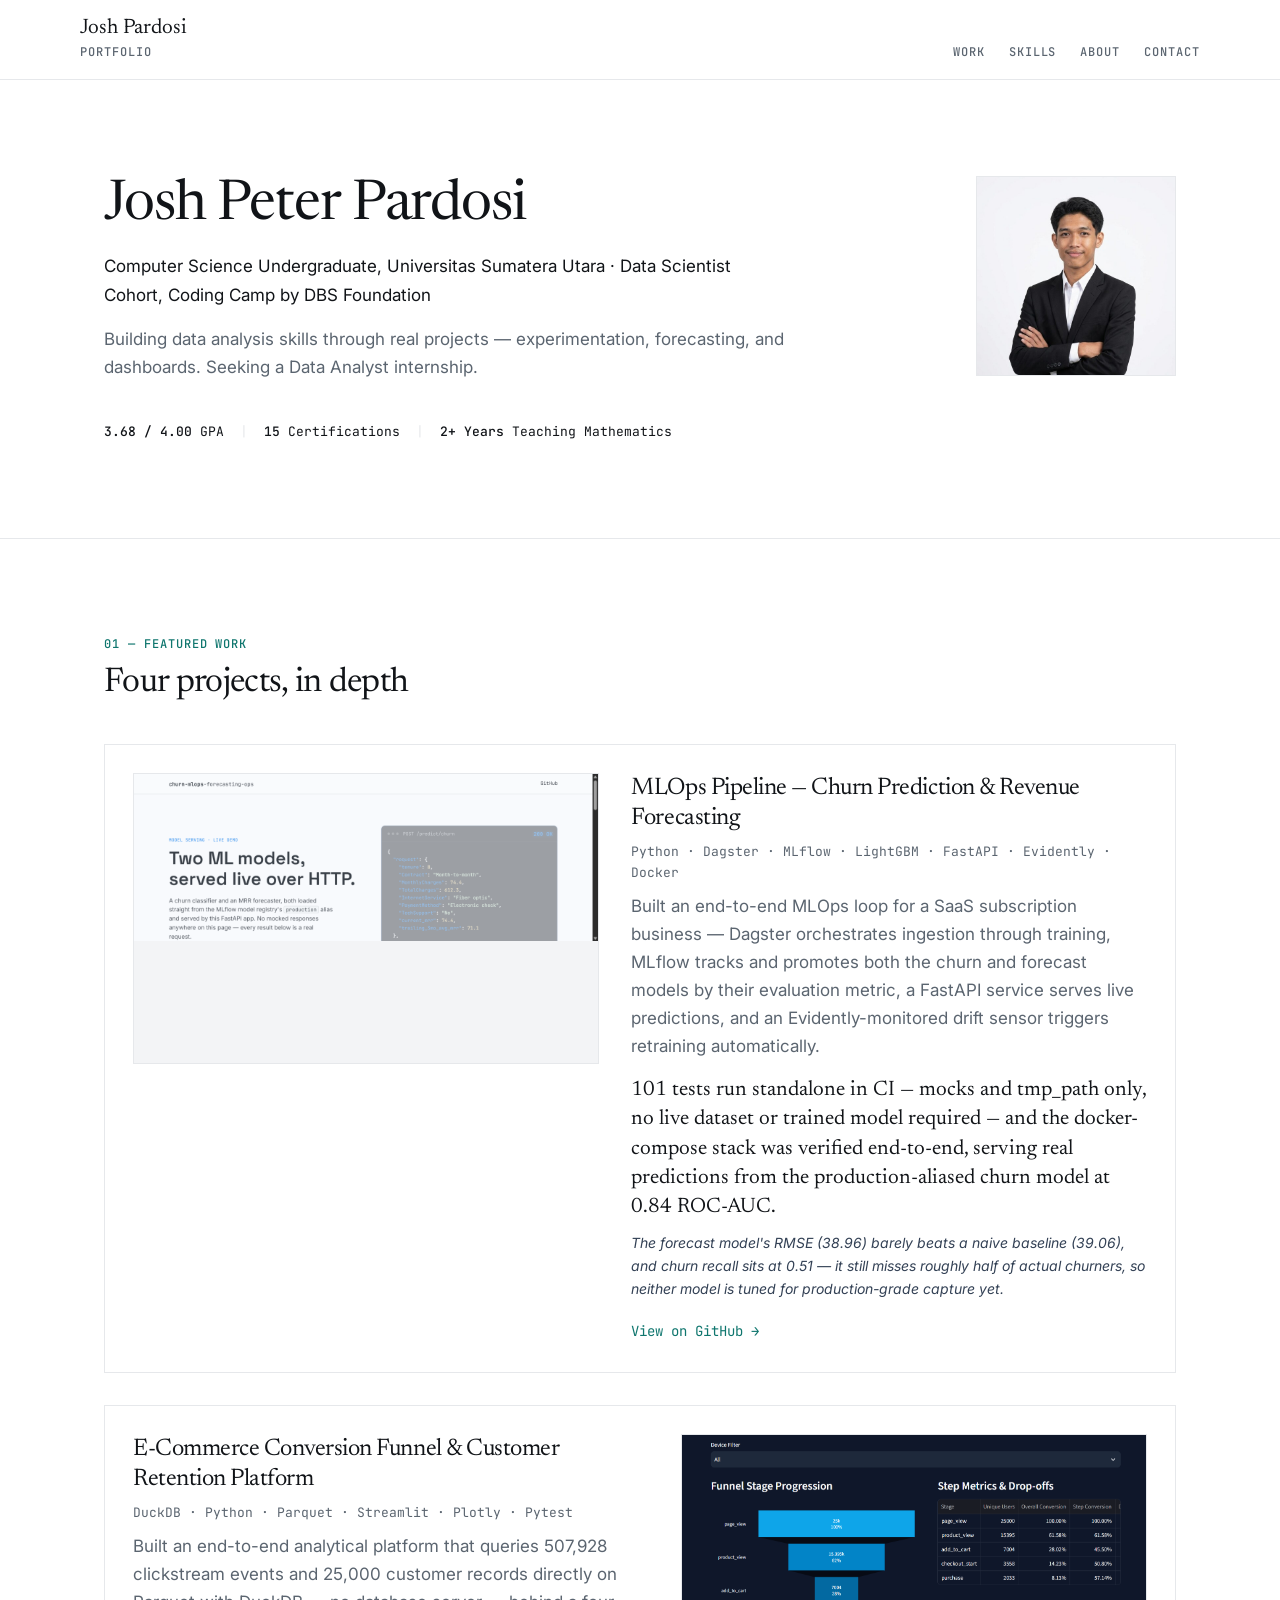
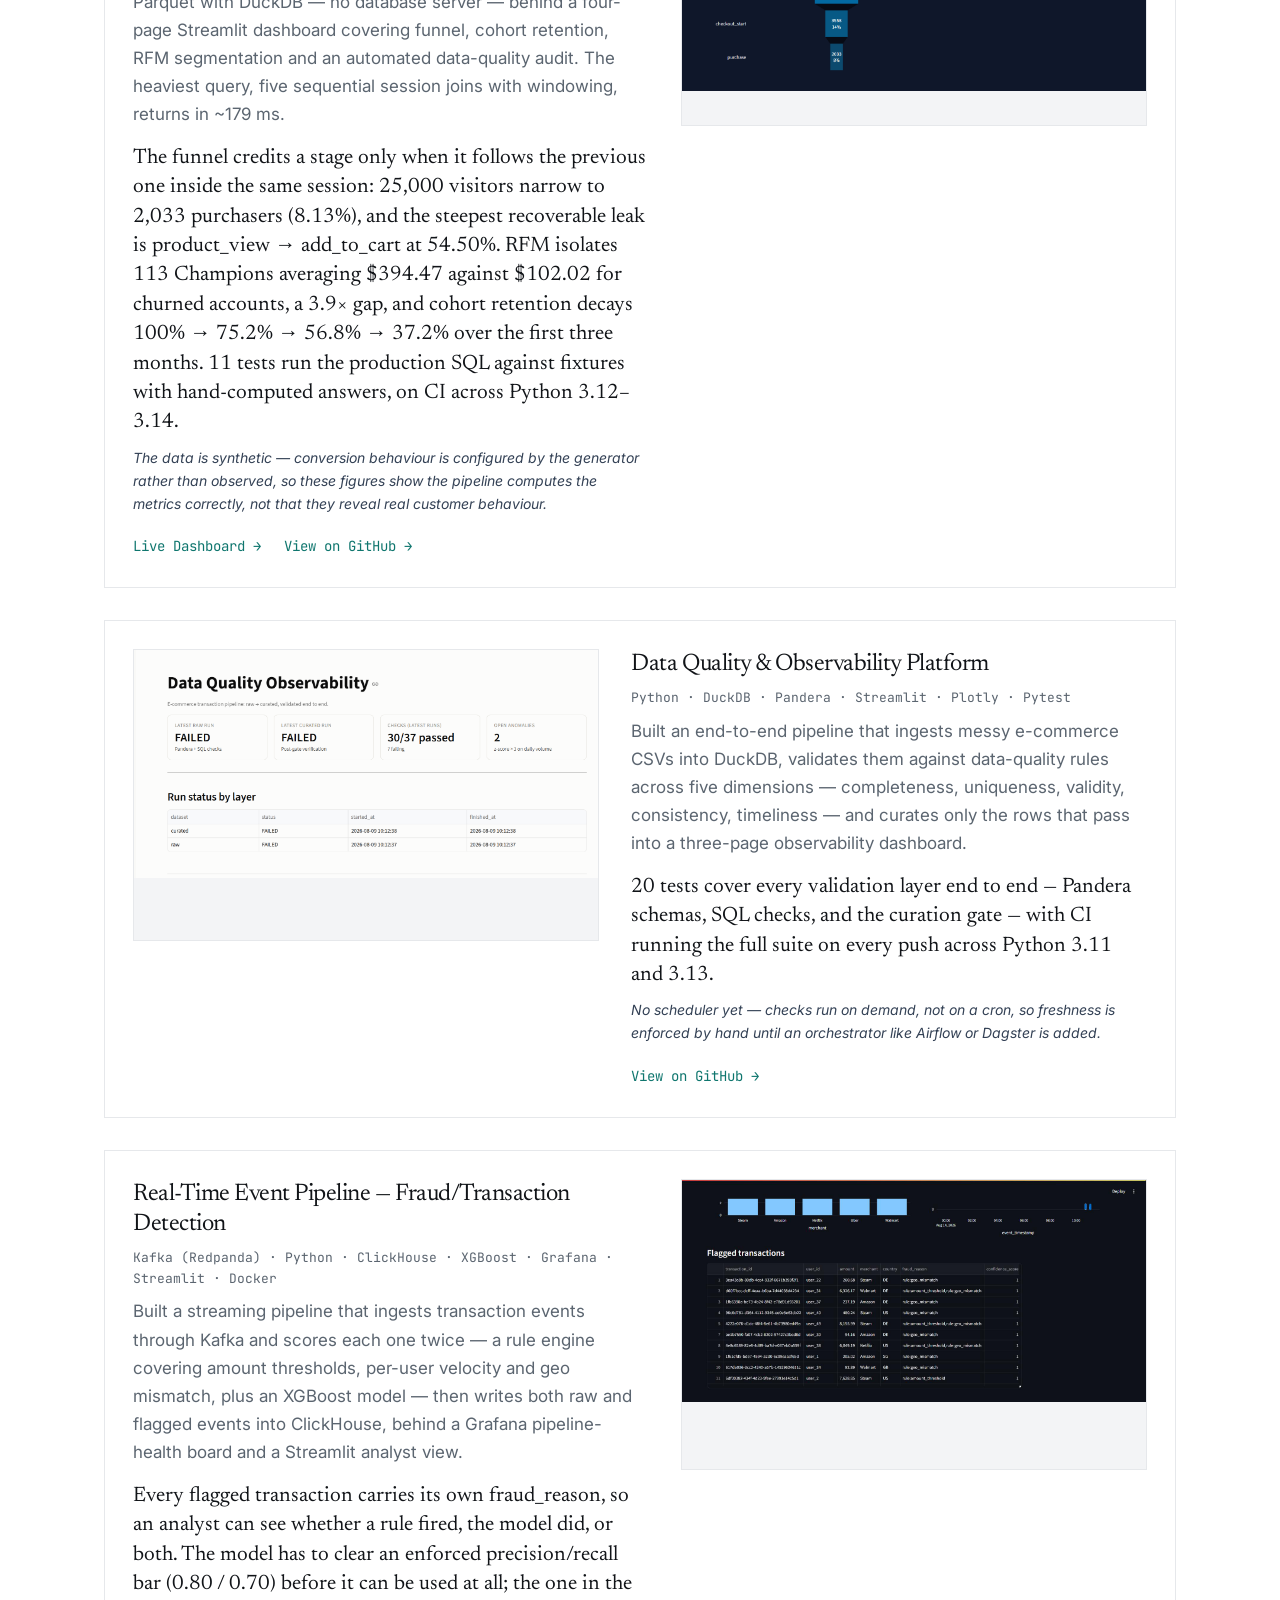
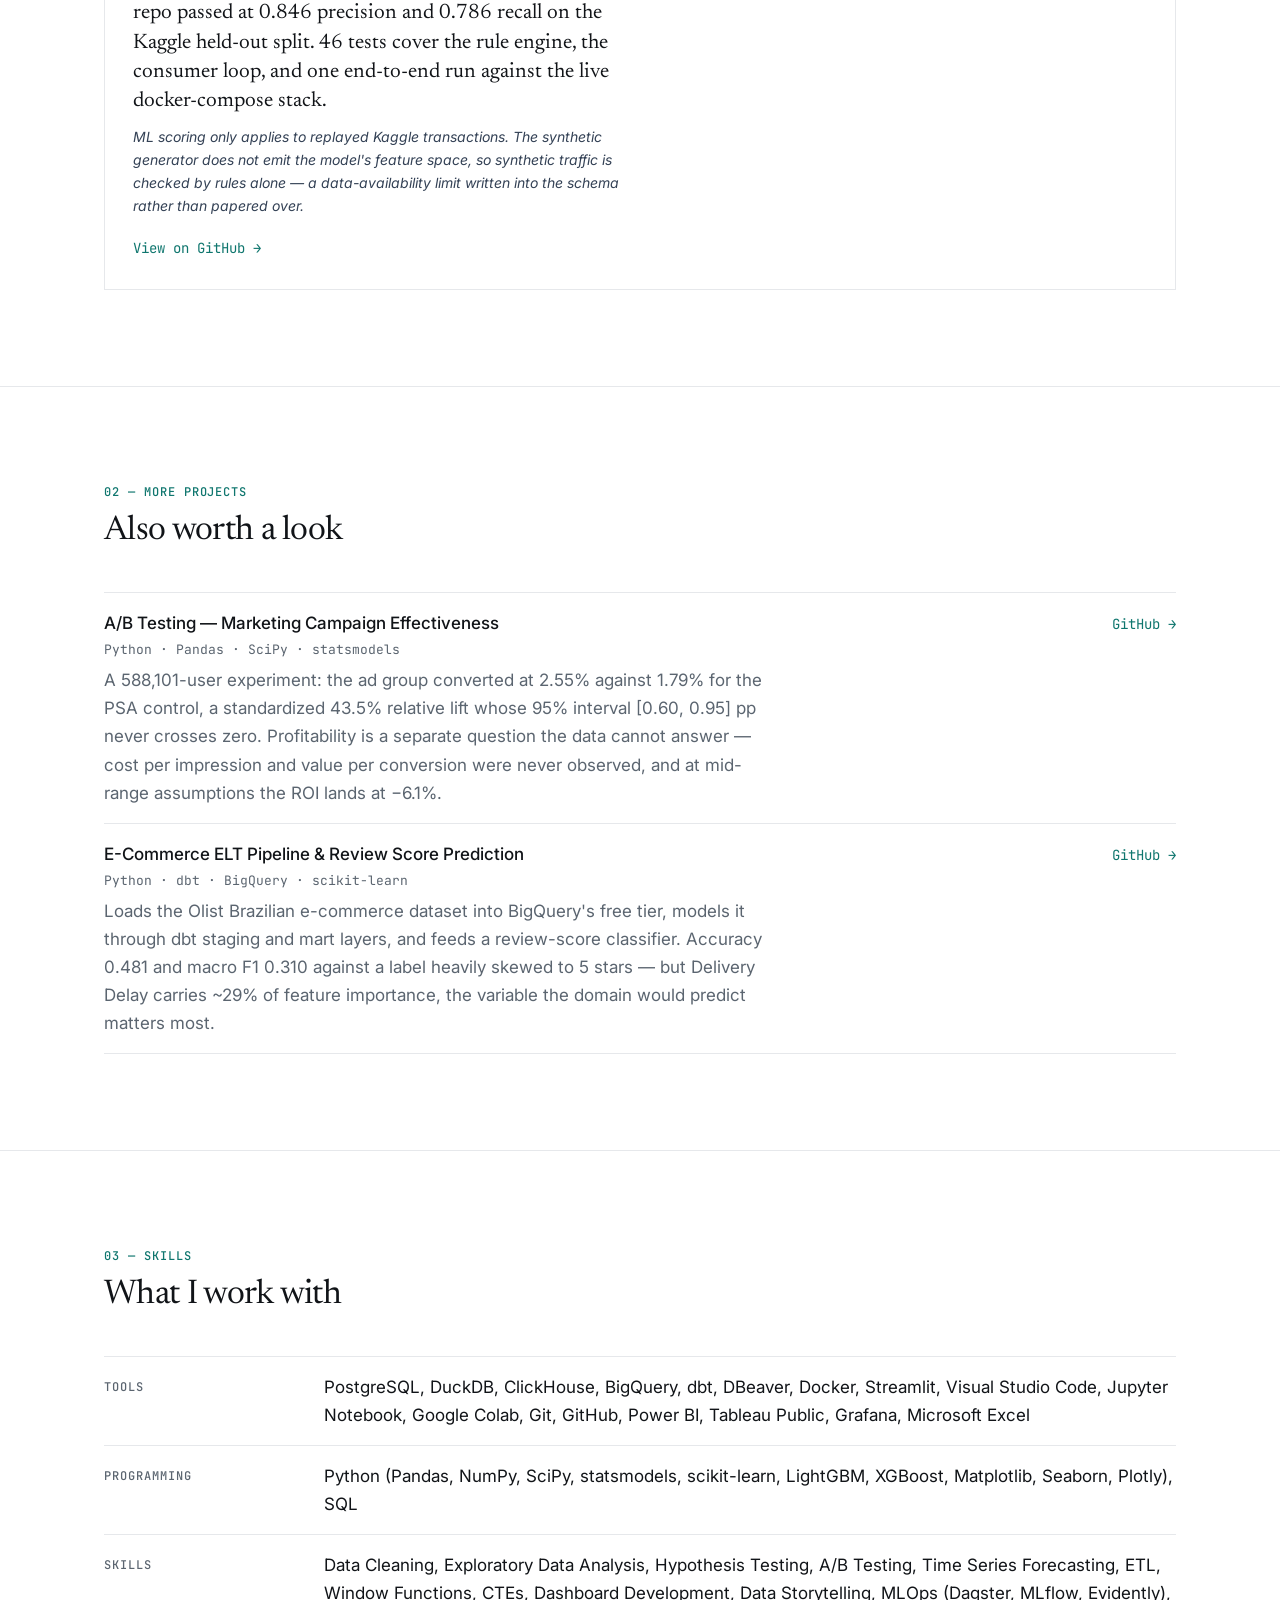
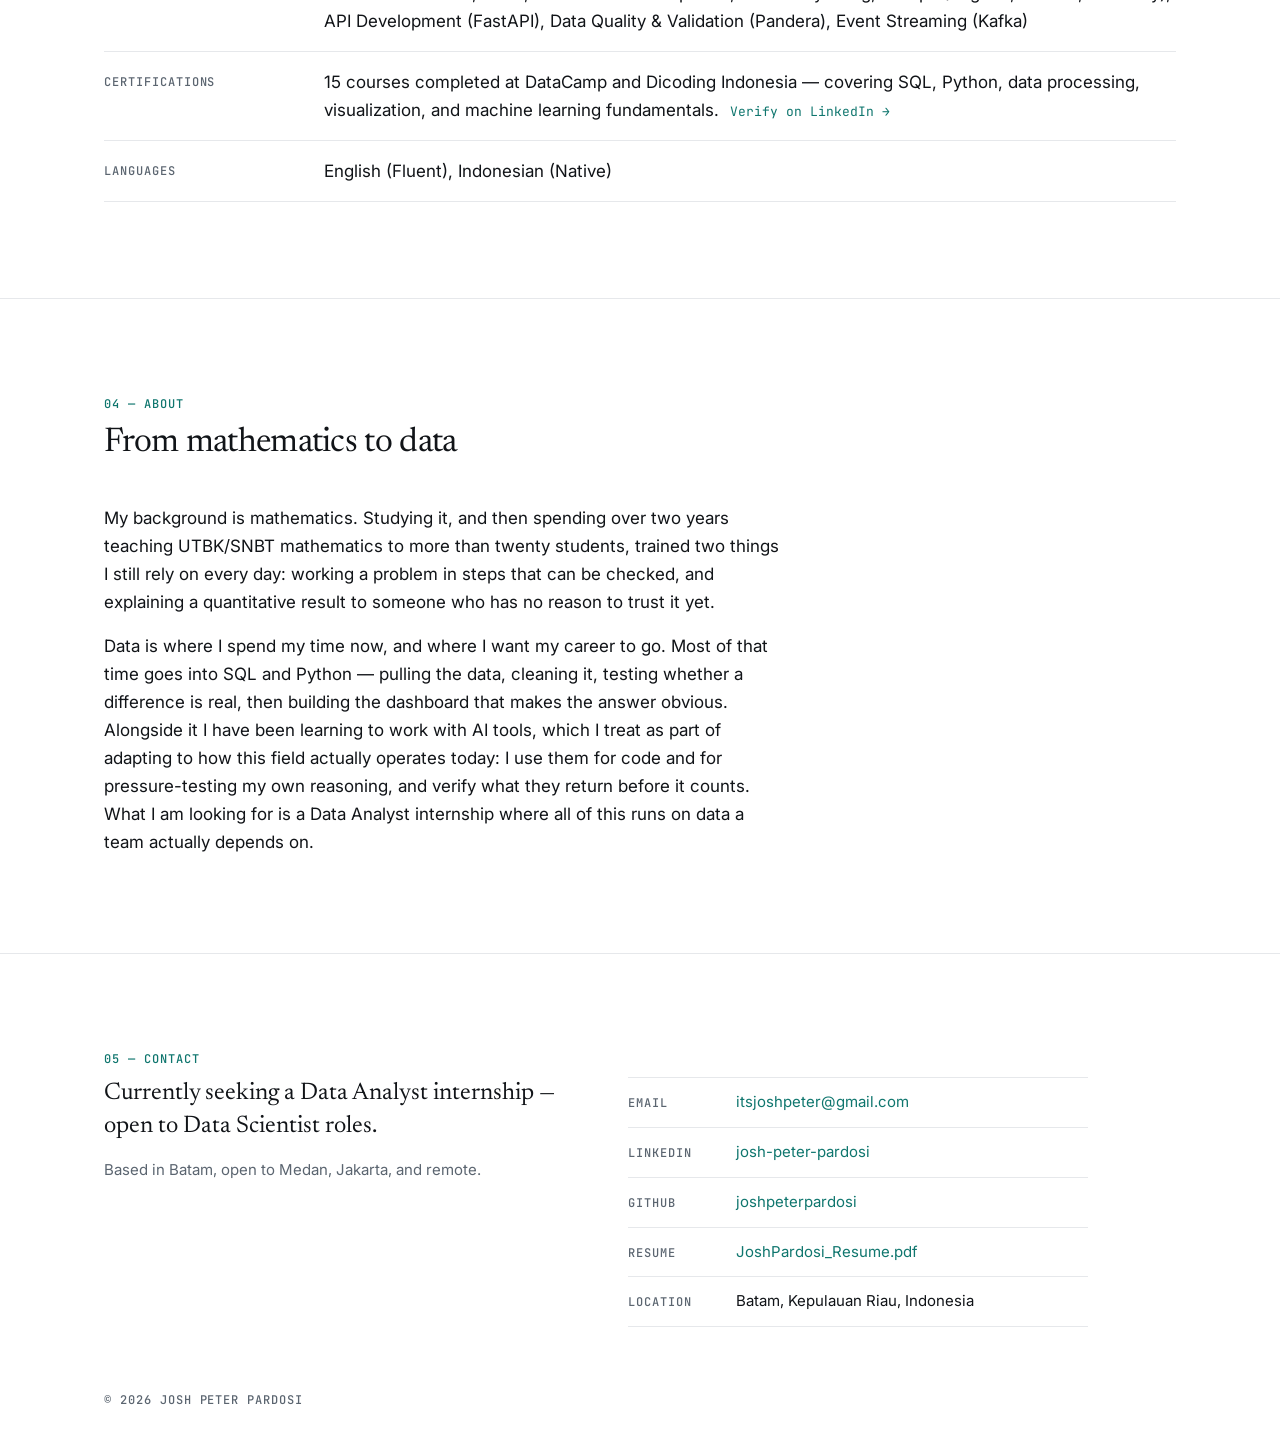
==== index.html @ c946d837 "feat: promote the real-time event pipeline to a featured card The streaming project was listed as a " ====
<!DOCTYPE html>
<html lang="en">
<head>
<meta charset="utf-8">
<meta name="viewport" content="width=device-width, initial-scale=1">
<title>Josh Peter Pardosi — Data Analytics Portfolio</title>
<meta name="description" content="Computer Science undergraduate at Universitas Sumatera Utara. A/B testing, MLOps pipelines, real-time streaming, and data quality engineering. Seeking a Data Analyst internship.">
<link rel="preconnect" href="https://fonts.googleapis.com">
<link rel="preconnect" href="https://fonts.gstatic.com" crossorigin>
<link href="https://fonts.googleapis.com/css2?family=Newsreader:opsz,wght@6..72,400;6..72,500&family=Inter:wght@400;500&family=JetBrains+Mono:wght@400;500&display=swap" rel="stylesheet">
<style>
:root{
  --bg:#FFFFFF; --border:#E6E8EB; --ink:#111418; --muted:#5B6570; --accent:#0f766e;
  --serif:"Newsreader",Georgia,serif;
  --sans:"Inter",-apple-system,BlinkMacSystemFont,"Segoe UI",Arial,sans-serif;
  --mono:"JetBrains Mono",ui-monospace,"SFMono-Regular",Consolas,monospace;
}
*{box-sizing:border-box}
html{-webkit-text-size-adjust:100%}
body{
  margin:0; background:var(--bg); color:var(--ink);
  font-family:var(--sans); font-size:17px; line-height:1.65;
  -webkit-font-smoothing:antialiased;
}
a{color:var(--accent); text-decoration:none; transition:color .15s ease}
a:hover{text-decoration:underline; text-underline-offset:4px; text-decoration-thickness:1px}
h1,h2,h3{font-family:var(--serif); font-weight:400; letter-spacing:-.02em; margin:0}
p{margin:0}
img{display:block; max-width:100%}

.wrap{max-width:1120px; margin:0 auto; padding:0 24px}
.text-col{max-width:680px}
.label{font-family:var(--mono); font-size:12px; font-weight:500; text-transform:uppercase; letter-spacing:.08em}
.mono{font-family:var(--mono); font-size:13px; letter-spacing:0}
.muted{color:var(--muted)}
.rule{border:0; border-top:1px solid var(--border); margin:0}

/* ---------- nav ---------- */
.nav{position:sticky; top:0; z-index:50; background:#fff; border-bottom:1px solid var(--border)}
.nav-in{display:flex; align-items:flex-end; justify-content:space-between; gap:24px; padding:16px 0}
.wordmark{font-family:var(--serif); font-size:21px; line-height:1.2; color:var(--ink); display:block}
.wordmark:hover{text-decoration:none}
.tagline{color:var(--muted); margin-top:2px}
.nav-links{display:flex; gap:24px}
.nav-links a{color:var(--muted)}
.nav-links a:hover{color:var(--accent); text-decoration:none}
.nav-links a.is-active{color:var(--accent); border-bottom:1px solid var(--accent); padding-bottom:2px}

/* ---------- sections ---------- */
section{padding:96px 0}
.sec-head{margin-bottom:40px}
.sec-num{color:var(--accent); display:block; margin-bottom:8px}
.sec-title{font-size:34px; line-height:1.2}

/* ---------- hero ---------- */
.hero{display:flex; gap:64px; align-items:flex-start; justify-content:space-between}
.hero-text{flex:1 1 auto; max-width:680px}
h1{font-size:56px; line-height:1.08; margin-bottom:16px}
.hero-sub{font-size:17px; margin-bottom:16px}
.hero-pos{color:var(--muted); margin-bottom:40px}
.stats{display:flex; flex-wrap:wrap; align-items:center; gap:16px; margin-bottom:0}
.stats .sep{color:var(--border)}
.stat b{font-weight:500; font-variant-numeric:tabular-nums}
.hero-links{display:flex; flex-wrap:wrap; gap:24px}
.portrait{flex:0 0 auto; width:200px; height:200px; border:1px solid var(--border)}
.portrait img{width:100%; height:100%; object-fit:cover}

/* ---------- featured cards (High Design Variance) ---------- */
.cards{display:flex; flex-direction:column; gap:32px}
.card{display:flex; gap:32px; border:1px solid var(--border); padding:28px; transition:transform .2s ease, border-color .2s ease}
.card:nth-child(even){flex-direction:row-reverse}
.card:hover{transform:translateY(-2px); border-color:#D3D7DC}
.shot{flex:0 0 46%; align-self:flex-start; border:1px solid var(--border); background:#F3F4F6; aspect-ratio:16/10; overflow:hidden}
.shot img{width:100%; height:100%; object-fit:contain; object-position:center top; background:#F3F4F6}
.card-body{flex:1 1 auto; min-width:0}
.card h3{font-size:24px; line-height:1.25; margin-bottom:8px}
.card .stack{color:var(--muted); margin-bottom:8px}
.card .summary{color:var(--muted); margin-bottom:16px}
.result{font-family:var(--serif); font-size:21px; line-height:1.4; color:var(--ink); margin-bottom:8px}
.caveat{font-size:14px; font-style:italic; color:#334155; margin-bottom:16px}
.card-link{display:inline-block; font-family:var(--mono); font-size:14px}
.url-cap{display:none; color:var(--muted); margin-top:4px; word-break:break-all}

/* ---------- list rows ---------- */
.rows{border-top:1px solid var(--border)}
.row{display:flex; align-items:baseline; justify-content:space-between; gap:24px; padding:16px 0; border-bottom:1px solid var(--border)}
.row h3{font-family:var(--sans); font-size:17px; font-weight:500; letter-spacing:0}
.row .stack{color:var(--muted); margin-top:2px}
.row .note{color:var(--muted); margin-top:6px; max-width:62ch}
.row a{font-family:var(--mono); font-size:14px; white-space:nowrap}

/* ---------- skills ---------- */
.skill-row{display:flex; gap:40px; padding:16px 0; border-bottom:1px solid var(--border)}
.skill-row:first-child{border-top:1px solid var(--border)}
.skill-key{flex:0 0 180px; color:var(--muted); padding-top:5px}
.skill-val{flex:1 1 auto; min-width:0}

/* ---------- about ---------- */
.about p+p{margin-top:16px}

/* ---------- footer ---------- */
footer{border-top:1px solid var(--border); background:#fff; padding:96px 0 40px}
.foot-cols{display:flex; gap:64px; align-items:flex-start; margin-bottom:64px}
.foot-left{flex:1 1 auto; max-width:460px}
.foot-right{flex:0 0 460px; max-width:460px}
.foot-lead{font-family:var(--serif); font-size:24px; line-height:1.35; margin-bottom:16px}
.foot-note{color:var(--muted); font-size:15px}
.c-row{display:flex; align-items:baseline; gap:24px; padding:12px 0; border-bottom:1px solid var(--border)}
.c-row:first-child{border-top:1px solid var(--border)}
.c-key{flex:0 0 84px; color:var(--muted)}
.c-val{flex:1 1 auto; min-width:0; font-size:15px; word-break:break-word}
.copy{color:var(--muted)}

/* ---------- motion ---------- */
.js .reveal{opacity:0; transform:translateY(12px); transition:opacity .2s ease-out, transform .2s ease-out}
.js .reveal.in{opacity:1; transform:none}
@media (prefers-reduced-motion:reduce){.js .reveal{opacity:1; transform:none; transition:none}}

/* ---------- responsive ---------- */
@media (max-width:900px){
  .card, .card:nth-child(even){flex-direction:column; gap:24px}
  .shot{flex:none; width:100%}
}
@media (max-width:768px){
  body{font-size:16px}
  section{padding:64px 0}
  h1{font-size:36px}
  .sec-title{font-size:28px}
  .hero{flex-direction:column-reverse; align-items:flex-start; gap:24px}
  .portrait{width:140px; height:140px}
  .nav-links{display:none}
  .row{flex-direction:column; align-items:flex-start; gap:8px}
  .skill-row{flex-direction:column; gap:8px}
  .skill-key{flex:none; padding-top:0}
  .foot-cols{flex-direction:column; gap:32px; margin-bottom:40px}
  .foot-right{flex:none; width:100%; max-width:none}
  .foot-lead{font-size:21px}
  footer{padding:64px 0 32px}
}
</style>
</head>
<body>
<script>document.documentElement.className+=' js';</script>

<nav class="nav">
  <div class="wrap nav-in">
    <div>
      <a class="wordmark" href="#top">Josh Pardosi</a>
      <div class="label tagline">Portfolio</div>
    </div>
    <div class="nav-links label">
      <a href="#work">Work</a>
      <a href="#skills">Skills</a>
      <a href="#about">About</a>
      <a href="#contact">Contact</a>
    </div>
  </div>
</nav>

<main id="top">

  <!-- ============ HERO ============ -->
  <section class="reveal">
    <div class="wrap hero">
      <div class="hero-text">
        <h1>Josh Peter Pardosi</h1>
        <p class="hero-sub">Computer Science Undergraduate, Universitas Sumatera Utara · Data Scientist Cohort, Coding Camp by DBS Foundation</p>
        <p class="hero-pos">Building data analysis skills through real projects — experimentation, forecasting, and dashboards. Seeking a Data Analyst internship.</p>

        <div class="stats mono">
          <span class="stat"><b>3.68 / 4.00</b> GPA</span>
          <span class="sep">|</span>
          <span class="stat"><b>15</b> Certifications</span>
          <span class="sep">|</span>
          <span class="stat"><b>2+ Years</b> Teaching Mathematics</span>
        </div>
      </div>

      <div class="portrait">
        <img src="assets/josh-portrait.jpg" alt="Portrait of Josh Peter Pardosi" width="600" height="600">
      </div>
    </div>
  </section>

  <hr class="rule">

  <!-- ============ 01 FEATURED WORK ============ -->
  <section id="work" class="reveal">
    <div class="wrap">
      <div class="sec-head">
        <span class="label sec-num">01 &mdash; Featured Work</span>
        <h2 class="sec-title">Four projects, in depth</h2>
      </div>

      <div class="cards">

        <!-- Card 1 -->
        <article class="card">
          <div class="shot">
            <img src="assets/project-churn-mlops.png" alt="Churn MLOps demo UI showing live churn prediction and MRR forecast requests" loading="lazy">
          </div>
          <div class="card-body">
            <h3>MLOps Pipeline &mdash; Churn Prediction &amp; Revenue Forecasting</h3>
            <p class="stack mono">Python · Dagster · MLflow · LightGBM · FastAPI · Evidently · Docker</p>
            <p class="summary">Built an end-to-end MLOps loop for a SaaS subscription business &mdash; Dagster orchestrates ingestion through training, MLflow tracks and promotes both the churn and forecast models by their evaluation metric, a FastAPI service serves live predictions, and an Evidently-monitored drift sensor triggers retraining automatically.</p>
            <p class="result">101 tests run standalone in CI &mdash; mocks and tmp_path only, no live dataset or trained model required &mdash; and the docker-compose stack was verified end-to-end, serving real predictions from the production-aliased churn model at 0.84 ROC-AUC.</p>
            <p class="caveat">The forecast model's RMSE (38.96) barely beats a naive baseline (39.06), and churn recall sits at 0.51 &mdash; it still misses roughly half of actual churners, so neither model is tuned for production-grade capture yet.</p>
            <a class="card-link" href="https://github.com/joshpeterpardosi/churn-mlops-forecasting-ops" target="_blank" rel="noopener">View on GitHub &rarr;</a>
            <div class="mono url-cap">github.com/joshpeterpardosi/churn-mlops-forecasting-ops</div>
          </div>
        </article>

        <!-- Card 2 (Image Right - Alternating Layout) -->
        <article class="card">
          <div class="shot">
            <img src="assets/project-ecommerce-funnel.png" alt="E-Commerce Retention & Funnel Analytics Dashboard" loading="lazy">
          </div>
          <div class="card-body">
            <h3>E-Commerce Conversion Funnel &amp; Customer Retention Platform</h3>
            <p class="stack mono">DuckDB · Python · Parquet · Streamlit · Plotly · Pytest</p>
            <p class="summary">Built an end-to-end analytical platform that queries 507,928 clickstream events and 25,000 customer records directly on Parquet with DuckDB — no database server — behind a four-page Streamlit dashboard covering funnel, cohort retention, RFM segmentation and an automated data-quality audit. The heaviest query, five sequential session joins with windowing, returns in ~179&nbsp;ms.</p>
            <p class="result">The funnel credits a stage only when it follows the previous one inside the same session: 25,000 visitors narrow to 2,033 purchasers (8.13%), and the steepest recoverable leak is product_view&nbsp;&rarr;&nbsp;add_to_cart at 54.50%. RFM isolates 113 Champions averaging $394.47 against $102.02 for churned accounts, a 3.9&times; gap, and cohort retention decays 100%&nbsp;&rarr;&nbsp;75.2%&nbsp;&rarr;&nbsp;56.8%&nbsp;&rarr;&nbsp;37.2% over the first three months. 11 tests run the production SQL against fixtures with hand-computed answers, on CI across Python 3.12&ndash;3.14.</p>
            <p class="caveat">The data is synthetic — conversion behaviour is configured by the generator rather than observed, so these figures show the pipeline computes the metrics correctly, not that they reveal real customer behaviour.</p>
            <a class="card-link" href="https://ecommerce-funnel-retention-aat6aktgvkewrzdttnofhh.streamlit.app/" target="_blank" rel="noopener" style="margin-right:18px">Live Dashboard &rarr;</a>
            <a class="card-link" href="https://github.com/joshpeterpardosi/ecommerce-funnel-retention" target="_blank" rel="noopener">View on GitHub &rarr;</a>
            <div class="mono url-cap">github.com/joshpeterpardosi/ecommerce-funnel-retention</div>
          </div>
        </article>

        <!-- Card 3 -->
        <article class="card">
          <div class="shot">
            <img src="assets/project-data-quality.png" alt="Data Quality Observability dashboard showing check pass/fail counts by dimension and volume anomalies" loading="lazy">
          </div>
          <div class="card-body">
            <h3>Data Quality &amp; Observability Platform</h3>
            <p class="stack mono">Python · DuckDB · Pandera · Streamlit · Plotly · Pytest</p>
            <p class="summary">Built an end-to-end pipeline that ingests messy e-commerce CSVs into DuckDB, validates them against data-quality rules across five dimensions — completeness, uniqueness, validity, consistency, timeliness — and curates only the rows that pass into a three-page observability dashboard.</p>
            <p class="result">20 tests cover every validation layer end to end — Pandera schemas, SQL checks, and the curation gate — with CI running the full suite on every push across Python 3.11 and 3.13.</p>
            <p class="caveat">No scheduler yet — checks run on demand, not on a cron, so freshness is enforced by hand until an orchestrator like Airflow or Dagster is added.</p>
            <a class="card-link" href="https://github.com/joshpeterpardosi/data-quality-observability" target="_blank" rel="noopener">View on GitHub &rarr;</a>
            <div class="mono url-cap">github.com/joshpeterpardosi/data-quality-observability</div>
          </div>
        </article>

        <!-- Card 4 -->
        <article class="card">
          <div class="shot">
            <img src="assets/project-real-time-pipeline.jpg" alt="Streamlit fraud analyst view showing flagged transactions by merchant with per-transaction fraud reasons" loading="lazy">
          </div>
          <div class="card-body">
            <h3>Real-Time Event Pipeline &mdash; Fraud/Transaction Detection</h3>
            <p class="stack mono">Kafka (Redpanda) · Python · ClickHouse · XGBoost · Grafana · Streamlit · Docker</p>
            <p class="summary">Built a streaming pipeline that ingests transaction events through Kafka and scores each one twice &mdash; a rule engine covering amount thresholds, per-user velocity and geo mismatch, plus an XGBoost model &mdash; then writes both raw and flagged events into ClickHouse, behind a Grafana pipeline-health board and a Streamlit analyst view.</p>
            <p class="result">Every flagged transaction carries its own fraud_reason, so an analyst can see whether a rule fired, the model did, or both. The model has to clear an enforced precision/recall bar (0.80 / 0.70) before it can be used at all; the one in the repo passed at 0.846 precision and 0.786 recall on the Kaggle held-out split. 46 tests cover the rule engine, the consumer loop, and one end-to-end run against the live docker-compose stack.</p>
            <p class="caveat">ML scoring only applies to replayed Kaggle transactions. The synthetic generator does not emit the model's feature space, so synthetic traffic is checked by rules alone &mdash; a data-availability limit written into the schema rather than papered over.</p>
            <a class="card-link" href="https://github.com/joshpeterpardosi/real-time-event-pipeline" target="_blank" rel="noopener">View on GitHub &rarr;</a>
            <div class="mono url-cap">github.com/joshpeterpardosi/real-time-event-pipeline</div>
          </div>
        </article>

      </div>
    </div>
  </section>

  <hr class="rule">

  <!-- ============ 02 MORE PROJECTS ============ -->
  <section class="reveal">
    <div class="wrap">
      <div class="sec-head">
        <span class="label sec-num">02 &mdash; More Projects</span>
        <h2 class="sec-title">Also worth a look</h2>
      </div>

      <div class="rows">
        <div class="row">
          <div>
            <h3>A/B Testing &mdash; Marketing Campaign Effectiveness</h3>
            <div class="stack mono">Python · Pandas · SciPy · statsmodels</div>
            <p class="note">A 588,101-user experiment: the ad group converted at 2.55% against 1.79% for the PSA control, a standardized 43.5% relative lift whose 95% interval [0.60, 0.95]&nbsp;pp never crosses zero. Profitability is a separate question the data cannot answer &mdash; cost per impression and value per conversion were never observed, and at mid-range assumptions the ROI lands at &minus;6.1%.</p>
          </div>
          <a href="https://github.com/joshpeterpardosi/ab-test-marketing-analysis" target="_blank" rel="noopener">GitHub &rarr;</a>
        </div>
        <div class="row">
          <div>
            <h3>E-Commerce ELT Pipeline &amp; Review Score Prediction</h3>
            <div class="stack mono">Python · dbt · BigQuery · scikit-learn</div>
            <p class="note">Loads the Olist Brazilian e-commerce dataset into BigQuery's free tier, models it through dbt staging and mart layers, and feeds a review-score classifier. Accuracy 0.481 and macro F1 0.310 against a label heavily skewed to 5 stars &mdash; but Delivery Delay carries ~29% of feature importance, the variable the domain would predict matters most.</p>
          </div>
          <a href="https://github.com/joshpeterpardosi/ecommerce-elt-pipeline" target="_blank" rel="noopener">GitHub &rarr;</a>
        </div>
      </div>
    </div>
  </section>

  <hr class="rule">

  <!-- ============ 03 SKILLS ============ -->
  <section id="skills" class="reveal">
    <div class="wrap">
      <div class="sec-head">
        <span class="label sec-num">03 &mdash; Skills</span>
        <h2 class="sec-title">What I work with</h2>
      </div>

      <div>
        <div class="skill-row">
          <div class="skill-key label">Tools</div>
          <div class="skill-val">PostgreSQL, DuckDB, ClickHouse, BigQuery, dbt, DBeaver, Docker, Streamlit, Visual Studio Code, Jupyter Notebook, Google Colab, Git, GitHub, Power BI, Tableau Public, Grafana, Microsoft Excel</div>
        </div>
        <div class="skill-row">
          <div class="skill-key label">Programming</div>
          <div class="skill-val">Python (Pandas, NumPy, SciPy, statsmodels, scikit-learn, LightGBM, XGBoost, Matplotlib, Seaborn, Plotly), SQL</div>
        </div>
        <div class="skill-row">
          <div class="skill-key label">Skills</div>
          <div class="skill-val">Data Cleaning, Exploratory Data Analysis, Hypothesis Testing, A/B Testing, Time Series Forecasting, ETL, Window Functions, CTEs, Dashboard Development, Data Storytelling, MLOps (Dagster, MLflow, Evidently), API Development (FastAPI), Data Quality &amp; Validation (Pandera), Event Streaming (Kafka)</div>
        </div>
        <div class="skill-row">
          <div class="skill-key label">Certifications</div>
          <div class="skill-val">15 courses completed at DataCamp and Dicoding Indonesia — covering SQL, Python, data processing, visualization, and machine learning fundamentals.
            <a class="mono" style="display:inline-block; margin-left:6px" href="https://www.linkedin.com/in/josh-peter-pardosi-44ab612aa/details/certifications/" target="_blank" rel="noopener">Verify on LinkedIn &rarr;</a>
          </div>
        </div>
        <div class="skill-row">
          <div class="skill-key label">Languages</div>
          <div class="skill-val">English (Fluent), Indonesian (Native)</div>
        </div>
      </div>
    </div>
  </section>

  <hr class="rule">

  <!-- ============ 04 ABOUT ============ -->
  <section id="about" class="reveal">
    <div class="wrap">
      <div class="sec-head">
        <span class="label sec-num">04 &mdash; About</span>
        <h2 class="sec-title">From mathematics to data</h2>
      </div>
      <div class="text-col about">
        <p>My background is mathematics. Studying it, and then spending over two years teaching UTBK/SNBT mathematics to more than twenty students, trained two things I still rely on every day: working a problem in steps that can be checked, and explaining a quantitative result to someone who has no reason to trust it yet.</p>
        <p>Data is where I spend my time now, and where I want my career to go. Most of that time goes into SQL and Python &mdash; pulling the data, cleaning it, testing whether a difference is real, then building the dashboard that makes the answer obvious. Alongside it I have been learning to work with AI tools, which I treat as part of adapting to how this field actually operates today: I use them for code and for pressure-testing my own reasoning, and verify what they return before it counts. What I am looking for is a Data Analyst internship where all of this runs on data a team actually depends on.</p>
      </div>
    </div>
  </section>

</main>

<!-- ============ 05 CONTACT / FOOTER ============ -->
<footer id="contact">
  <div class="wrap reveal">
    <span class="label sec-num">05 &mdash; Contact</span>

    <div class="foot-cols">
      <div class="foot-left">
        <p class="foot-lead">Currently seeking a Data Analyst internship &mdash; open to Data Scientist roles.</p>
        <p class="foot-note">Based in Batam, open to Medan, Jakarta, and remote.</p>
      </div>

      <div class="foot-right">
        <div class="c-row">
          <div class="c-key label">Email</div>
          <div class="c-val"><a href="mailto:itsjoshpeter@gmail.com">itsjoshpeter@gmail.com</a></div>
        </div>
        <div class="c-row">
          <div class="c-key label">LinkedIn</div>
          <div class="c-val"><a href="https://www.linkedin.com/in/josh-peter-pardosi-44ab612aa/" target="_blank" rel="noopener">josh-peter-pardosi</a></div>
        </div>
        <div class="c-row">
          <div class="c-key label">GitHub</div>
          <div class="c-val"><a href="https://github.com/joshpeterpardosi" target="_blank" rel="noopener">joshpeterpardosi</a></div>
        </div>
        <div class="c-row">
          <div class="c-key label">Resume</div>
          <div class="c-val"><a href="https://drive.google.com/file/d/1CFjbA9SSnH6z_P5UXqEPdtS3azNIEM0c/view?usp=sharing" target="_blank" rel="noopener">JoshPardosi_Resume.pdf</a></div>
        </div>
        <div class="c-row">
          <div class="c-key label">Location</div>
          <div class="c-val">Batam, Kepulauan Riau, Indonesia</div>
        </div>
      </div>
    </div>

    <div class="label copy">&copy; 2026 Josh Peter Pardosi</div>
  </div>
</footer>

<script>
(function(){
  var params = new URLSearchParams(window.location.search);
  if (params.get('print') === '1') {
    document.body.classList.add('print-mode');
  }

  var els = document.querySelectorAll('.reveal');
  if (!('IntersectionObserver' in window)) {
    els.forEach(function(el){ el.classList.add('in'); });
  } else {
    var io = new IntersectionObserver(function(entries){
      entries.forEach(function(e){
        if (e.isIntersecting) { e.target.classList.add('in'); io.unobserve(e.target); }
      });
    }, { threshold: 0.08, rootMargin: '0px 0px -40px 0px' });
    els.forEach(function(el){ io.observe(el); });
  }

  var links = Array.prototype.slice.call(document.querySelectorAll('.nav-links a'));
  var targets = links.map(function(a){ return document.querySelector(a.getAttribute('href')); });
  function sync(){
    var y = window.scrollY + 140, active = -1;
    var atBottom = window.innerHeight + window.scrollY >= document.body.offsetHeight - 2;
    if (atBottom) {
      active = targets.length - 1;
    } else {
      targets.forEach(function(t, i){ if (t && t.offsetTop <= y) active = i; });
    }
    links.forEach(function(a, i){ a.classList.toggle('is-active', i === active); });
  }
  window.addEventListener('scroll', sync, { passive:true });
  sync();
})();
</script>

</body>
</html>
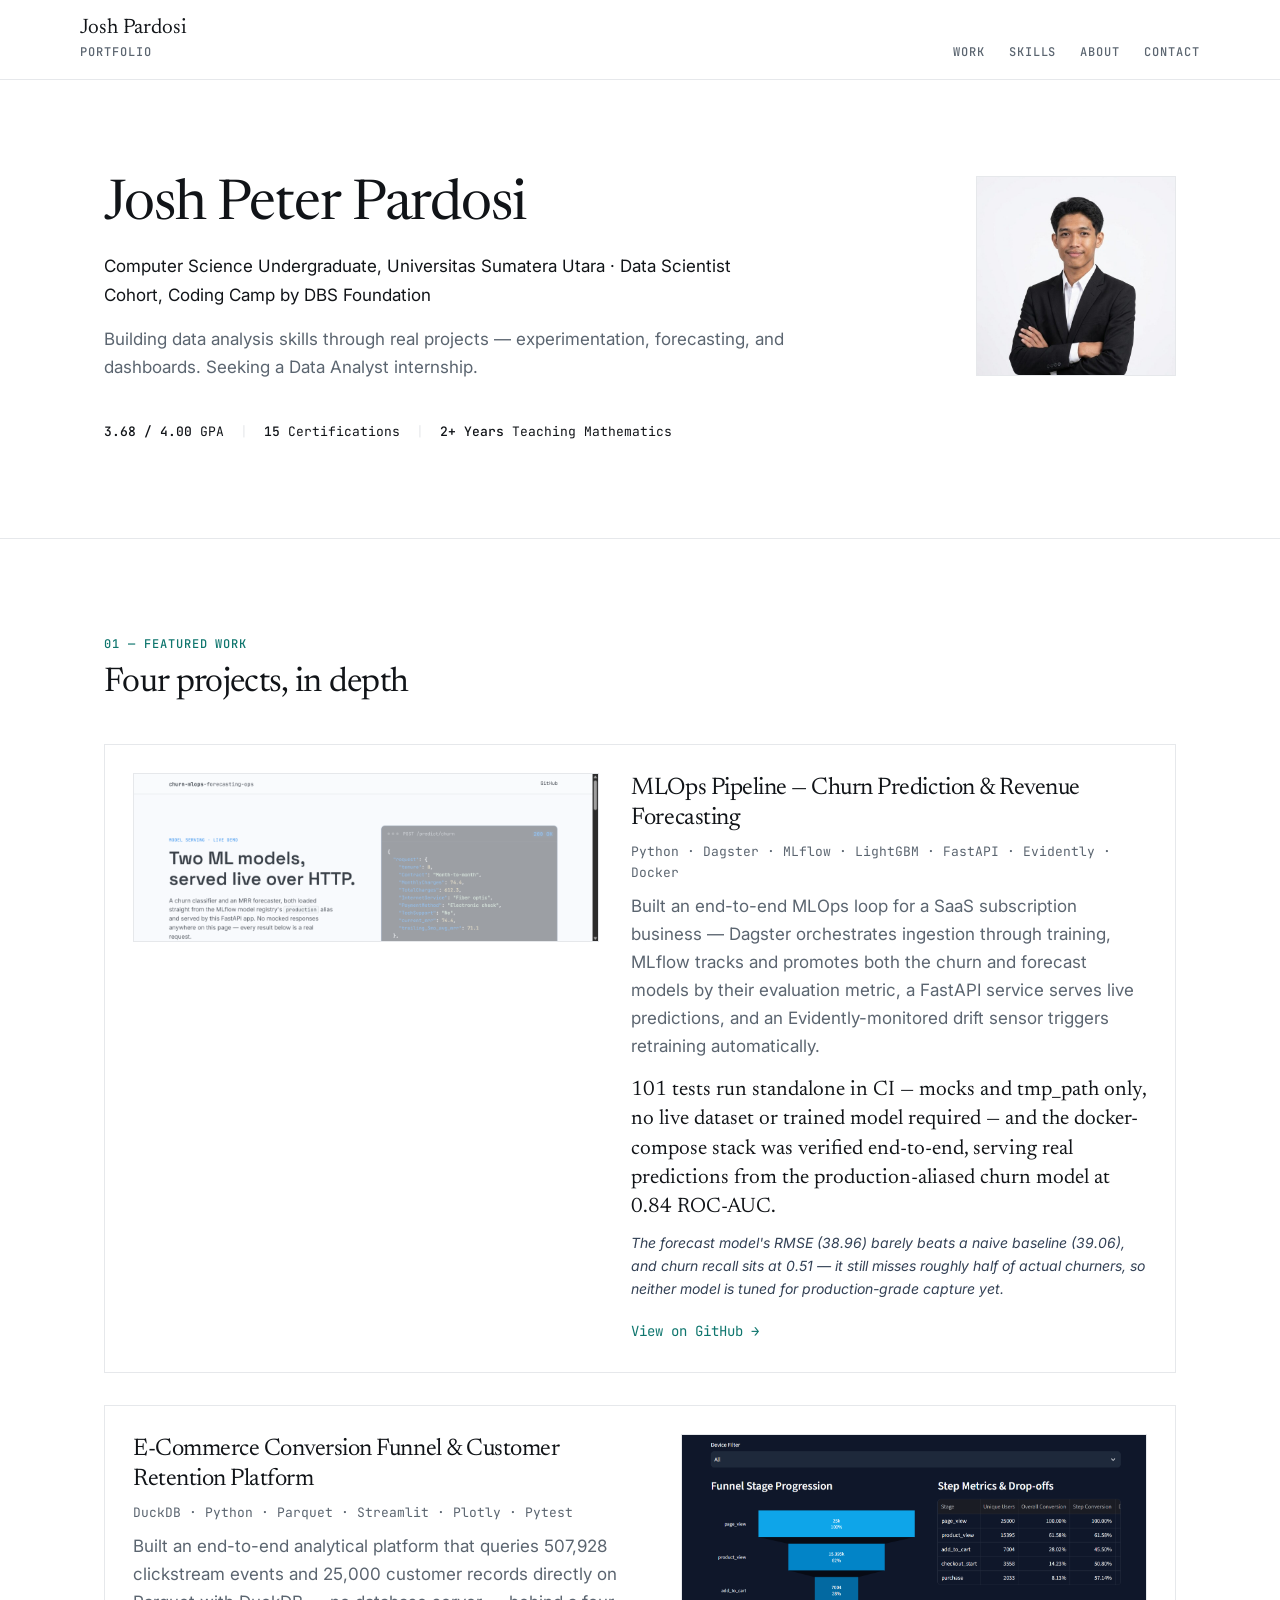
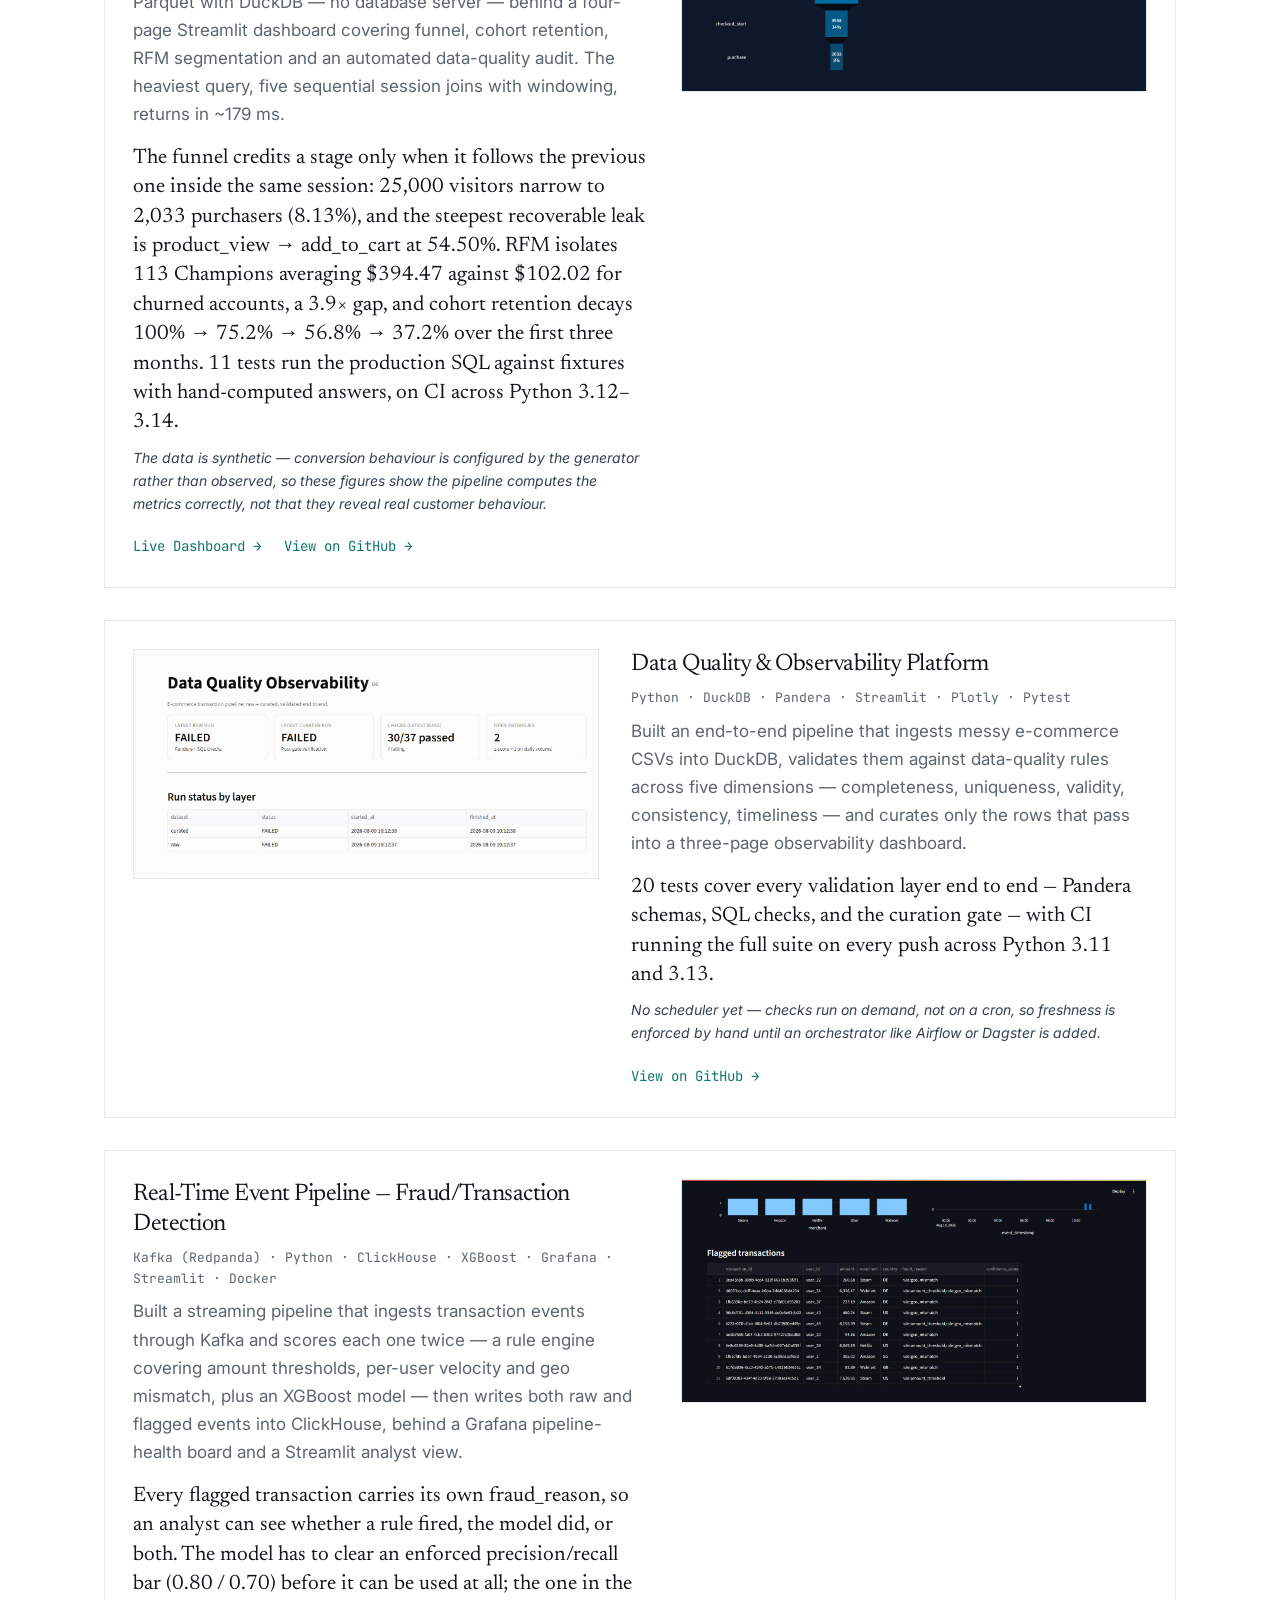
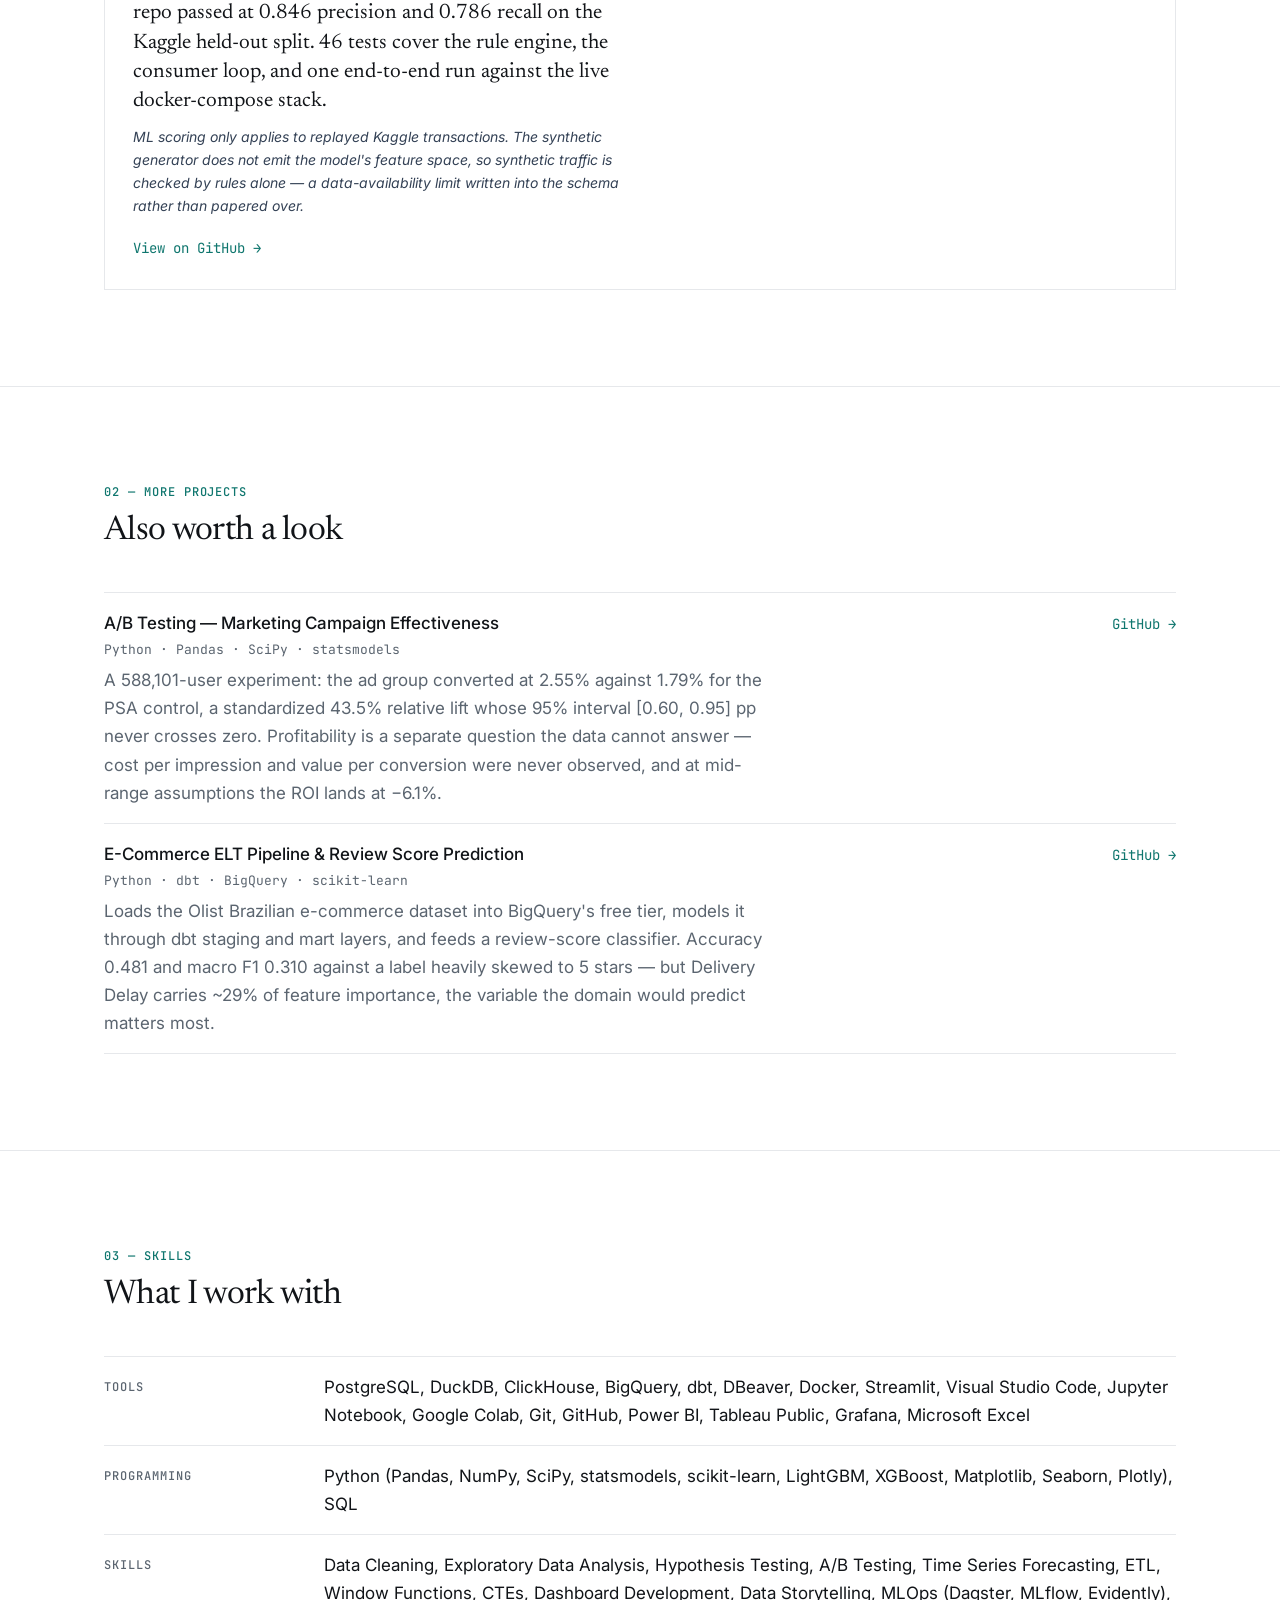
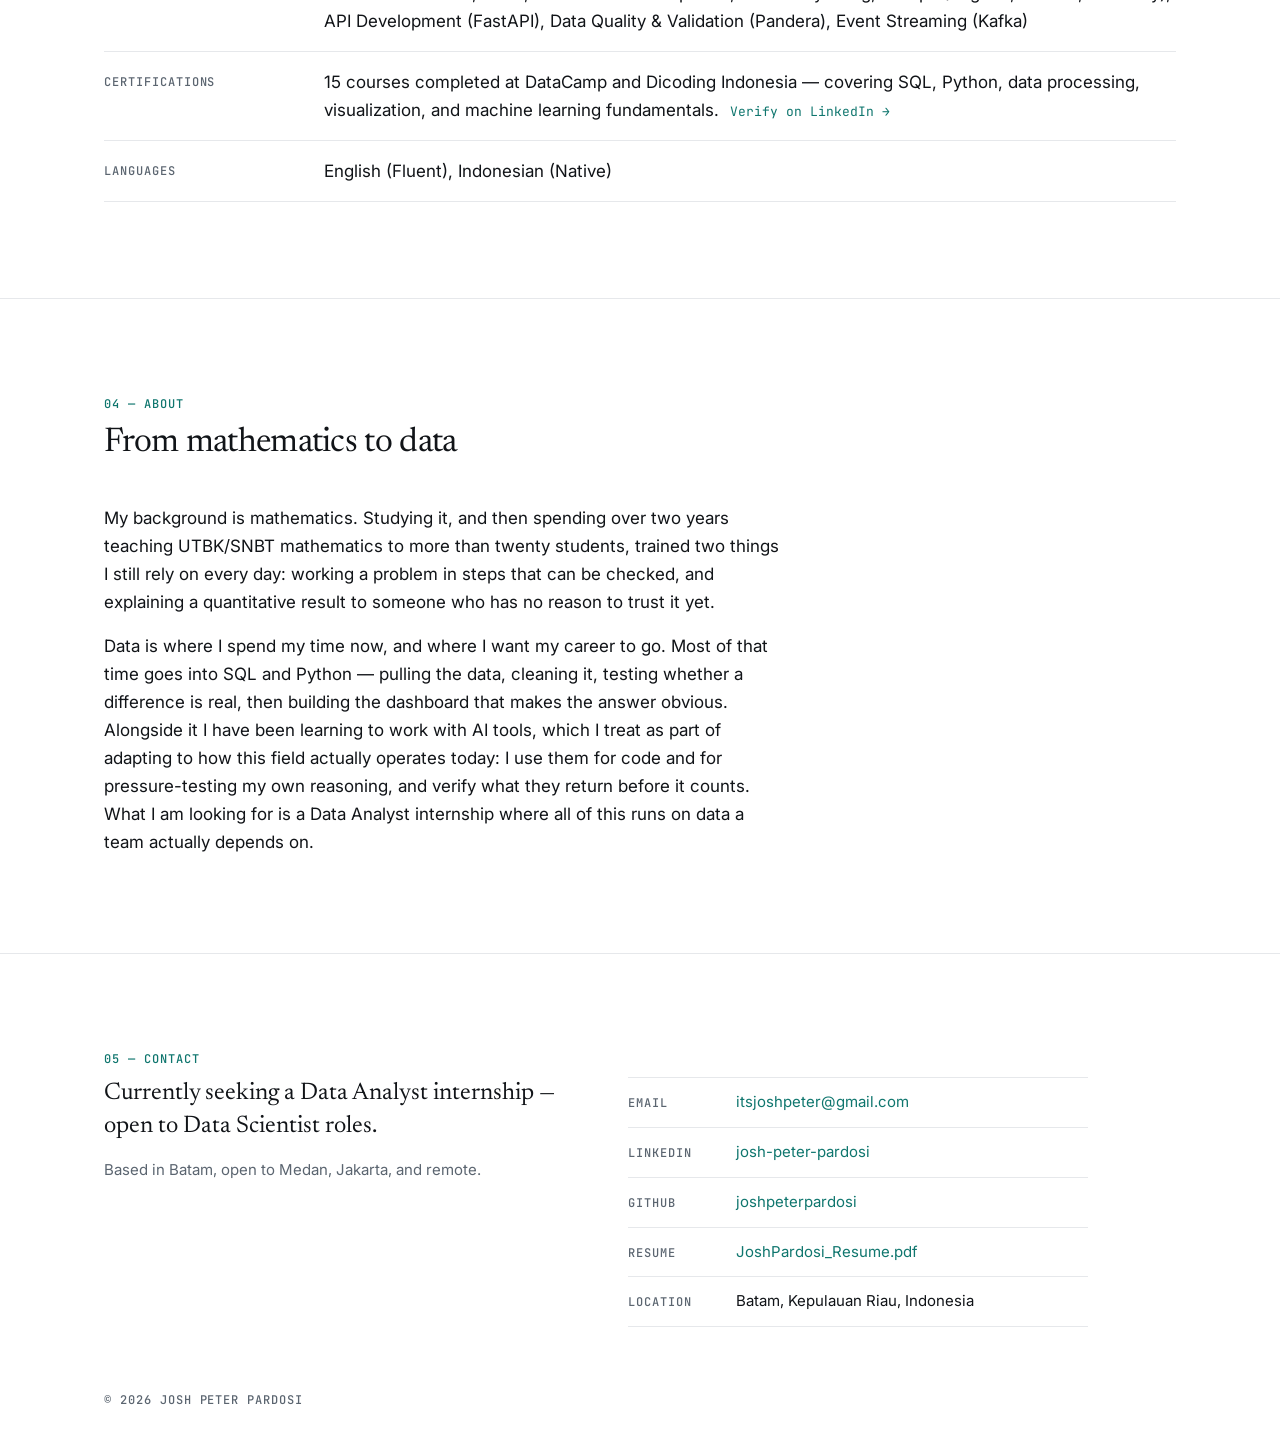
==== commit ec910a93: "fix: let project screenshots size to their own aspect ratio The .shot frame forced 16/10 while every" ====
--- a/index.html
+++ b/index.html
@@ -70,8 +70,8 @@
 .card{display:flex; gap:32px; border:1px solid var(--border); padding:28px; transition:transform .2s ease, border-color .2s ease}
 .card:nth-child(even){flex-direction:row-reverse}
 .card:hover{transform:translateY(-2px); border-color:#D3D7DC}
-.shot{flex:0 0 46%; align-self:flex-start; border:1px solid var(--border); background:#F3F4F6; aspect-ratio:16/10; overflow:hidden}
-.shot img{width:100%; height:100%; object-fit:contain; object-position:center top; background:#F3F4F6}
+.shot{flex:0 0 46%; align-self:flex-start; border:1px solid var(--border); background:#F3F4F6; overflow:hidden; line-height:0}
+.shot img{width:100%; height:auto; display:block; background:#F3F4F6}
 .card-body{flex:1 1 auto; min-width:0}
 .card h3{font-size:24px; line-height:1.25; margin-bottom:8px}
 .card .stack{color:var(--muted); margin-bottom:8px}
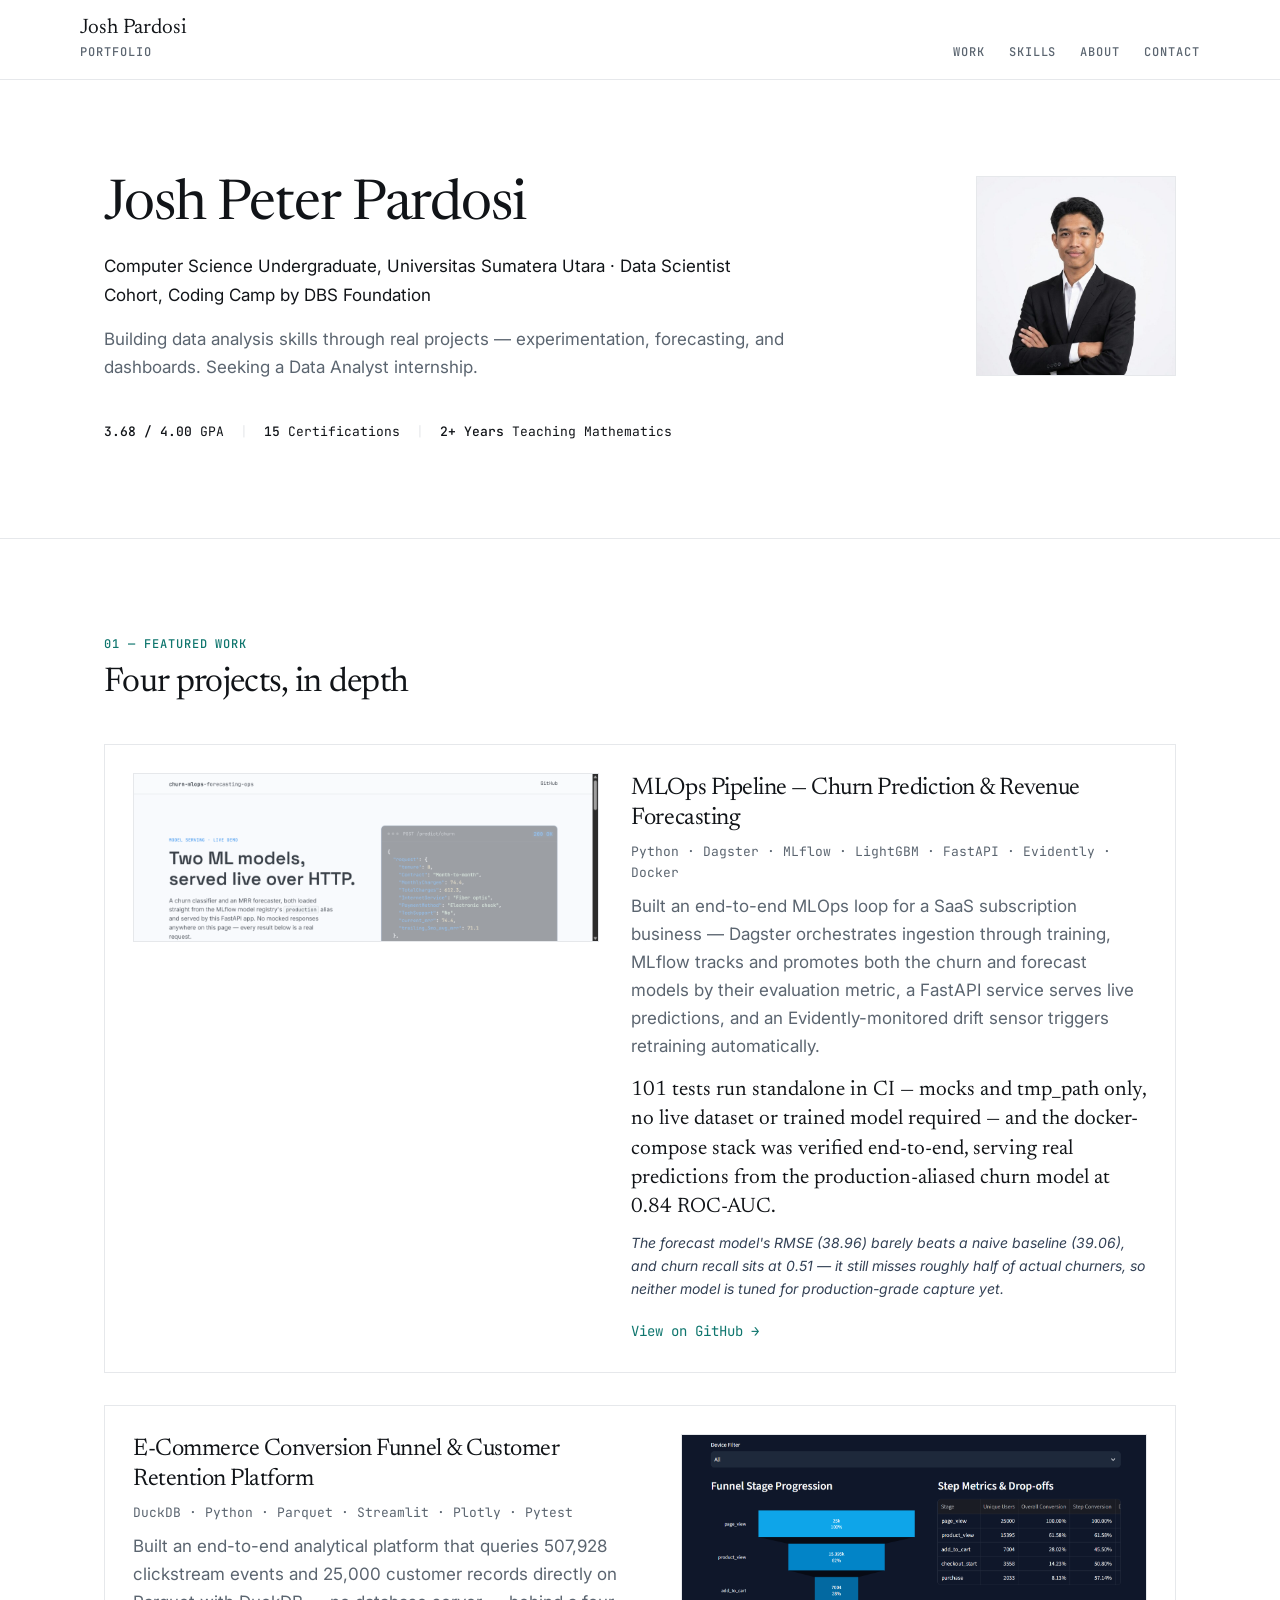
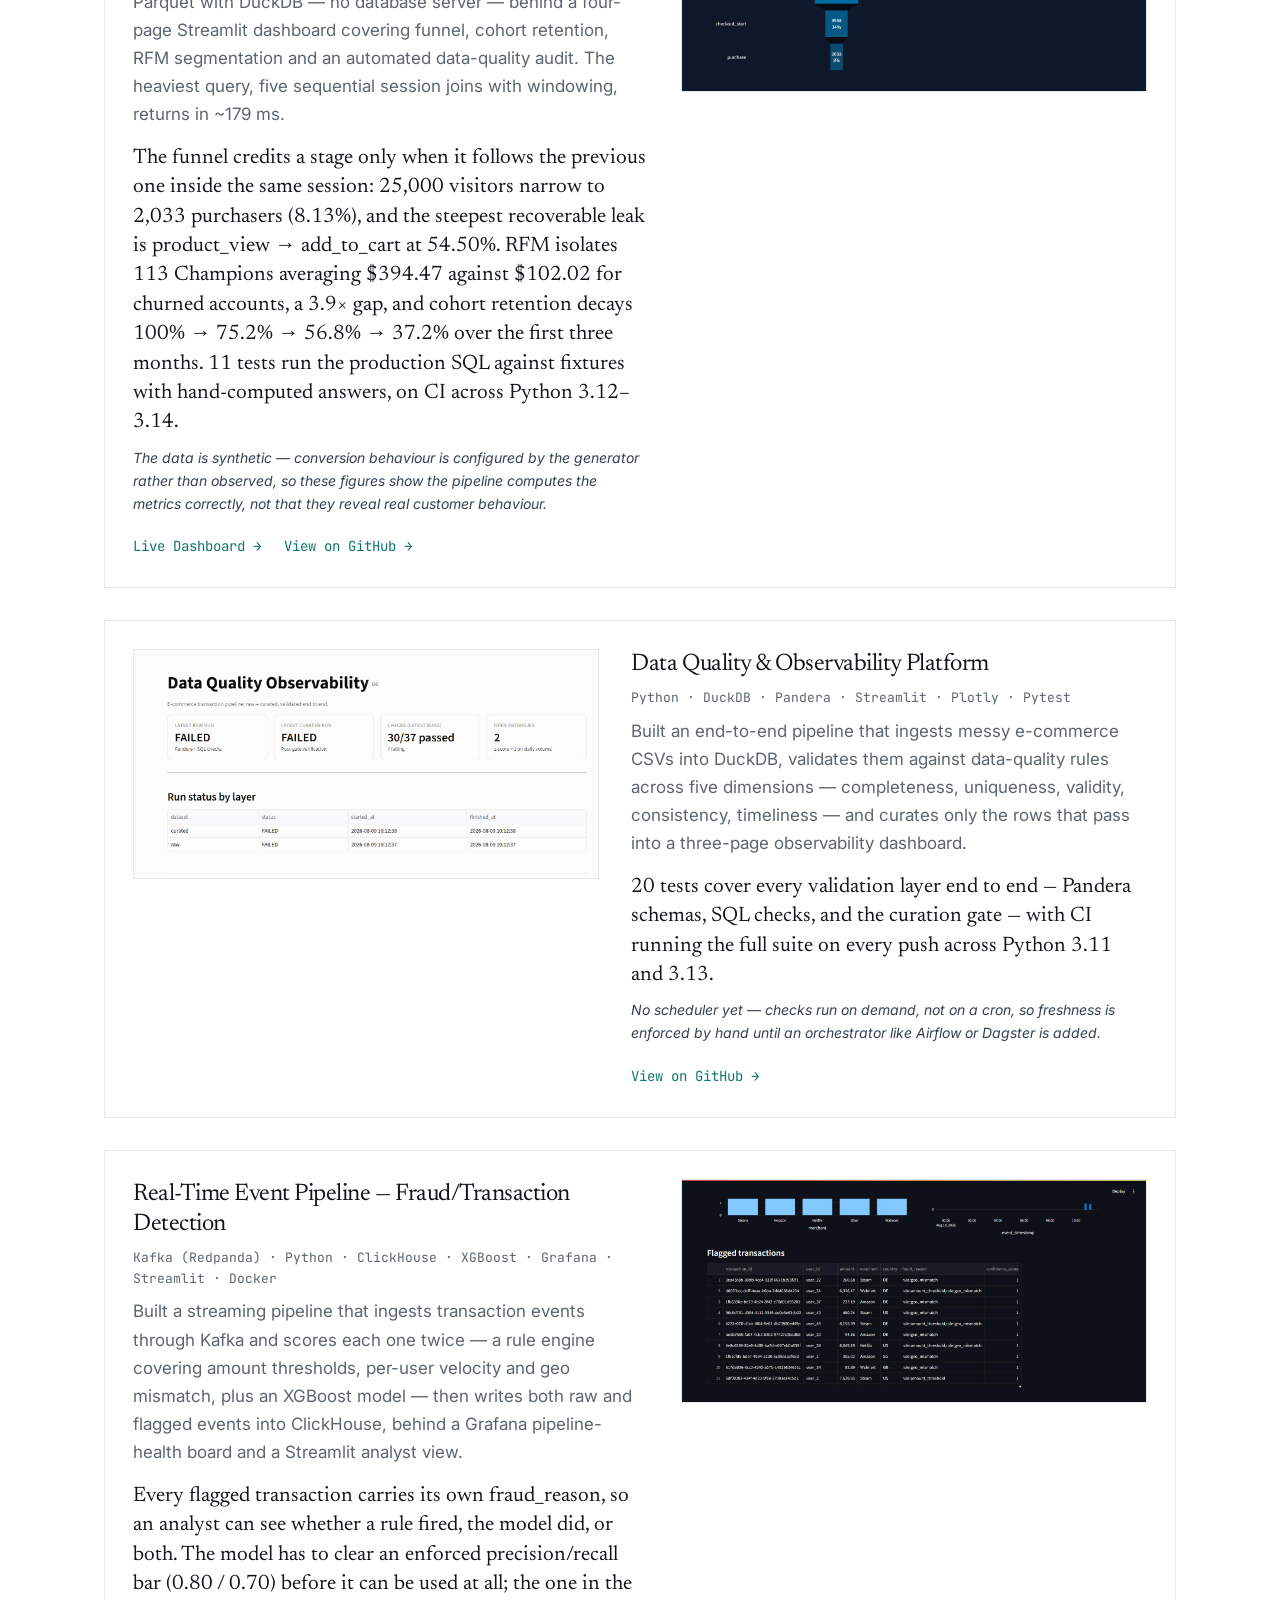
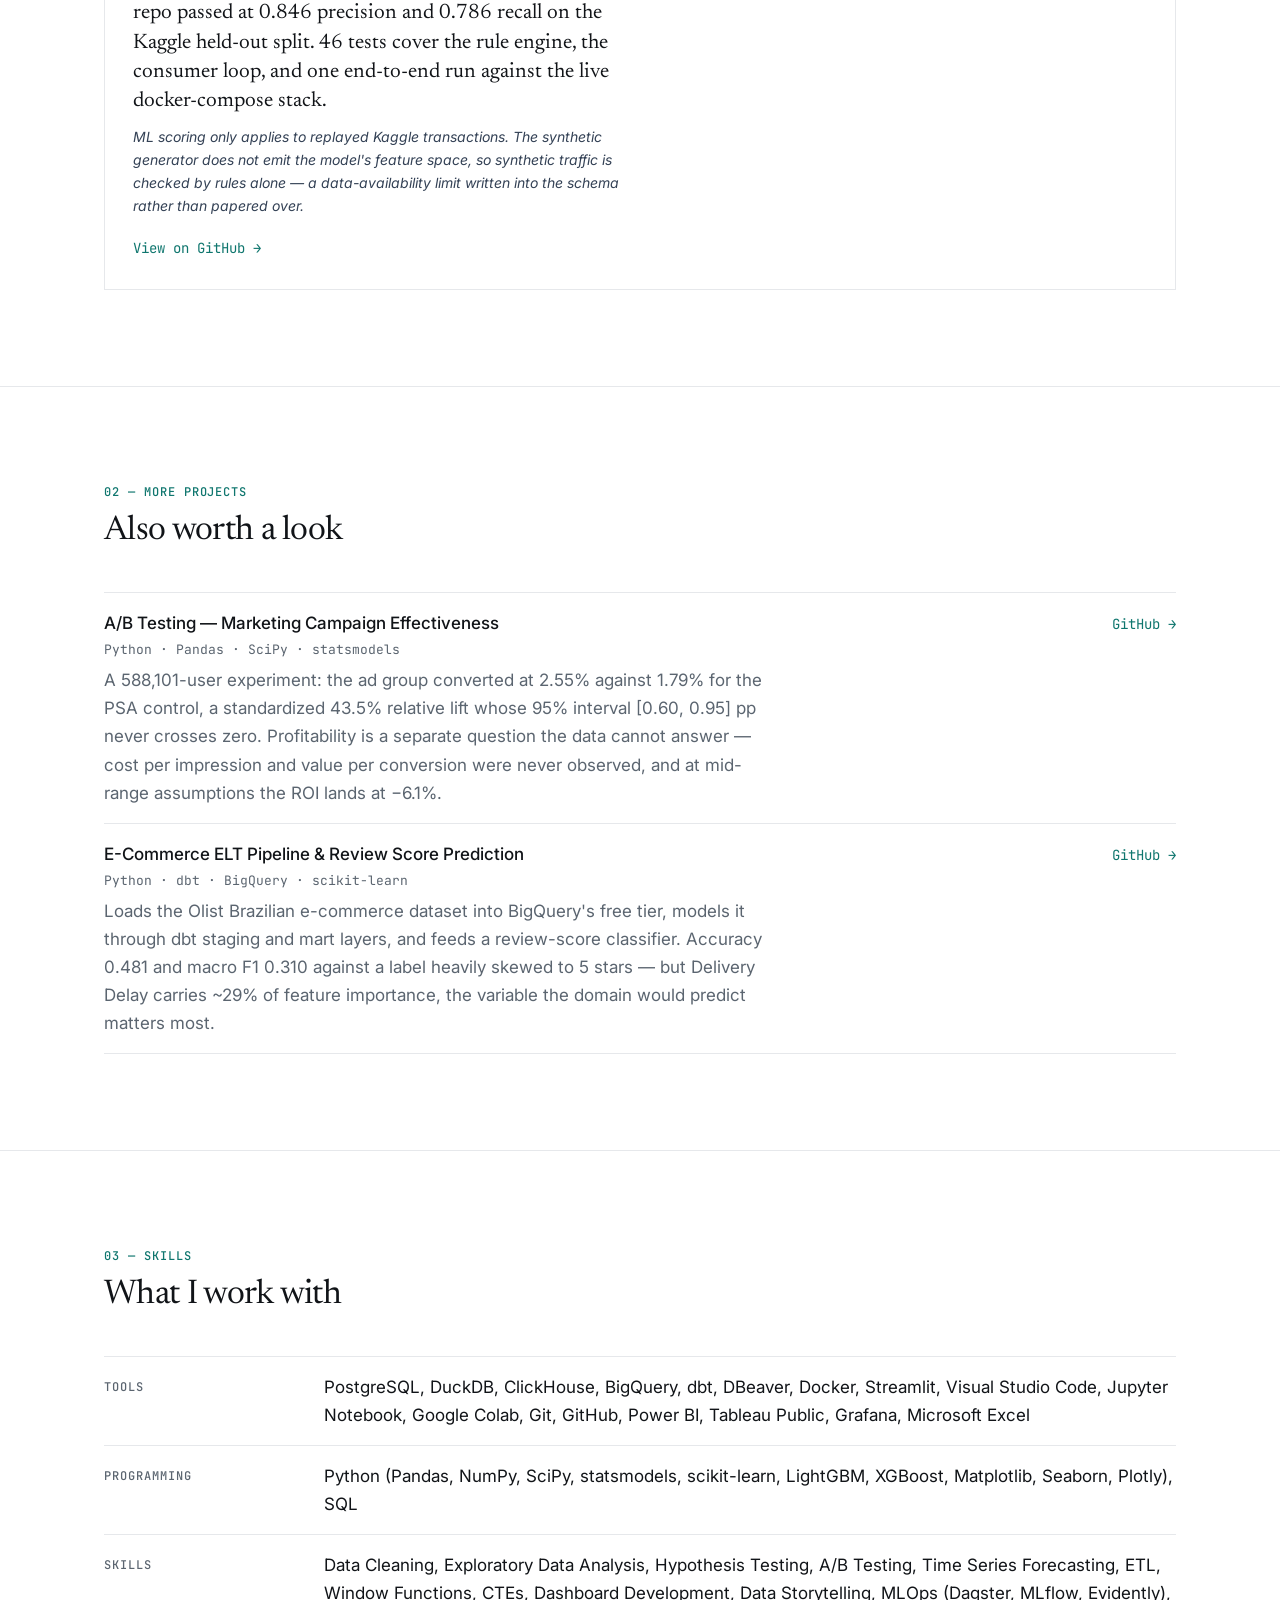
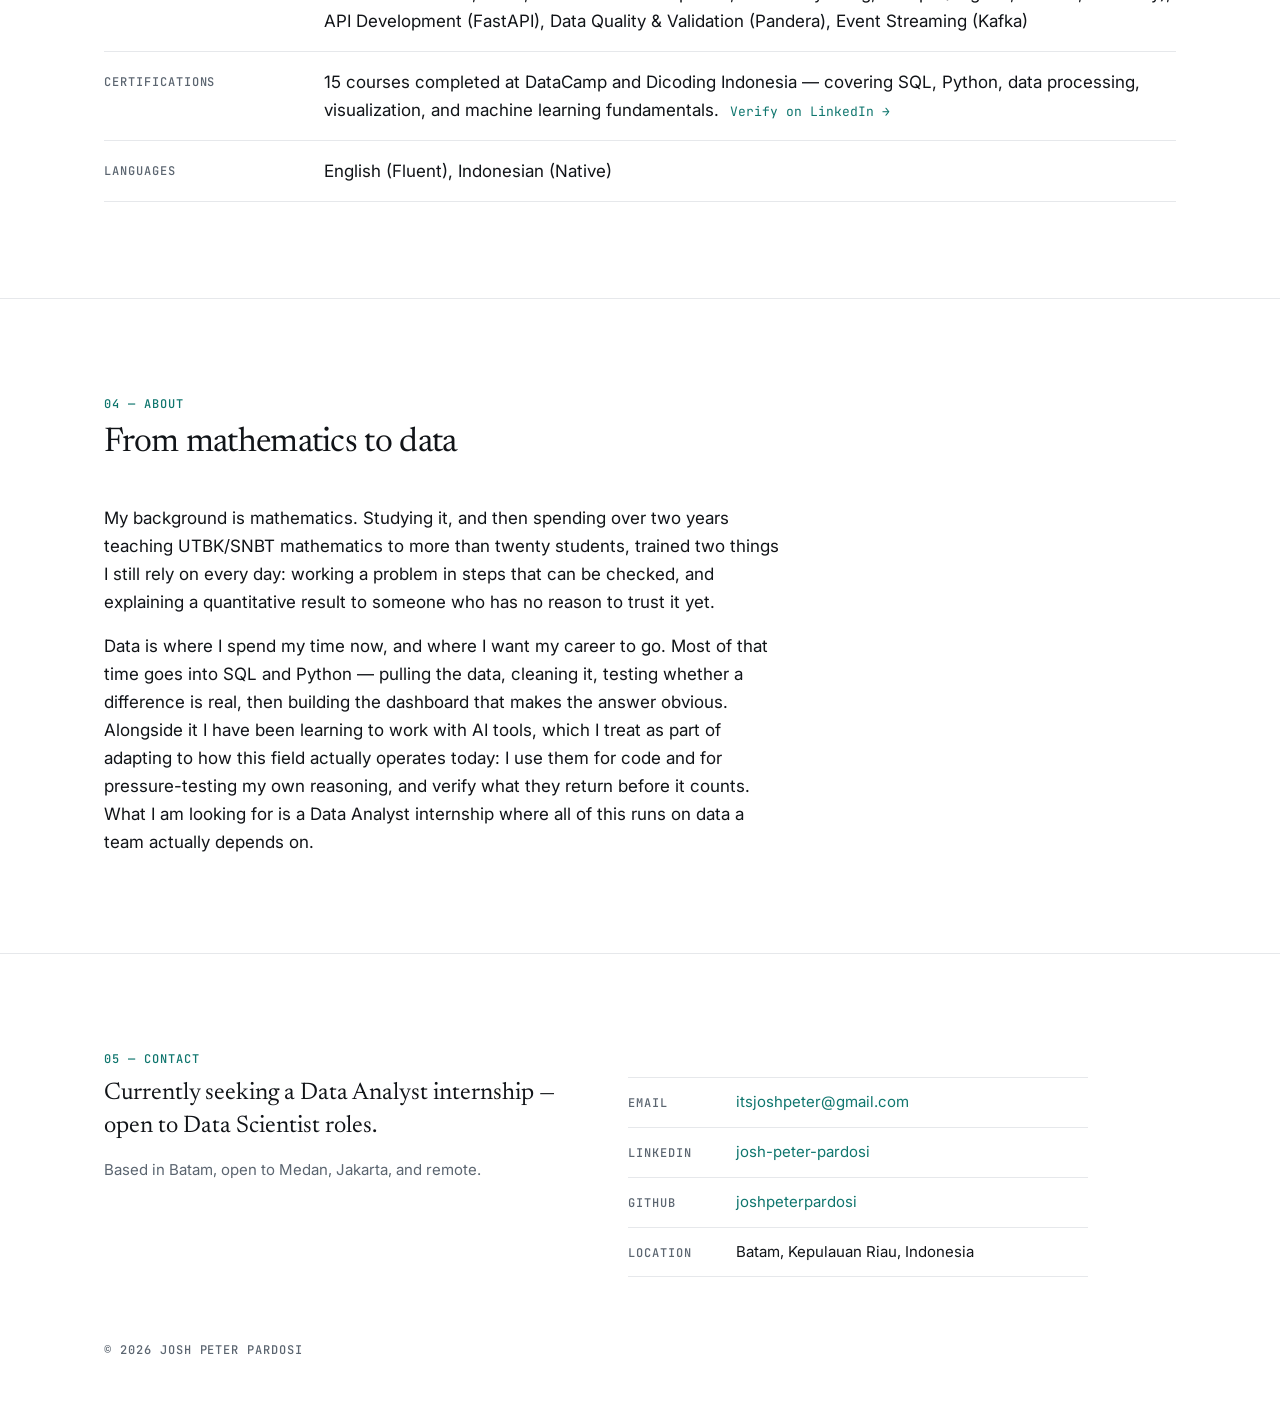
==== commit 4a9a7ba4: "fix: remove the resume link from the contact section" ====
--- a/index.html
+++ b/index.html
@@ -374,10 +374,6 @@
           <div class="c-val"><a href="https://github.com/joshpeterpardosi" target="_blank" rel="noopener">joshpeterpardosi</a></div>
         </div>
         <div class="c-row">
-          <div class="c-key label">Resume</div>
-          <div class="c-val"><a href="https://drive.google.com/file/d/1CFjbA9SSnH6z_P5UXqEPdtS3azNIEM0c/view?usp=sharing" target="_blank" rel="noopener">JoshPardosi_Resume.pdf</a></div>
-        </div>
-        <div class="c-row">
           <div class="c-key label">Location</div>
           <div class="c-val">Batam, Kepulauan Riau, Indonesia</div>
         </div>
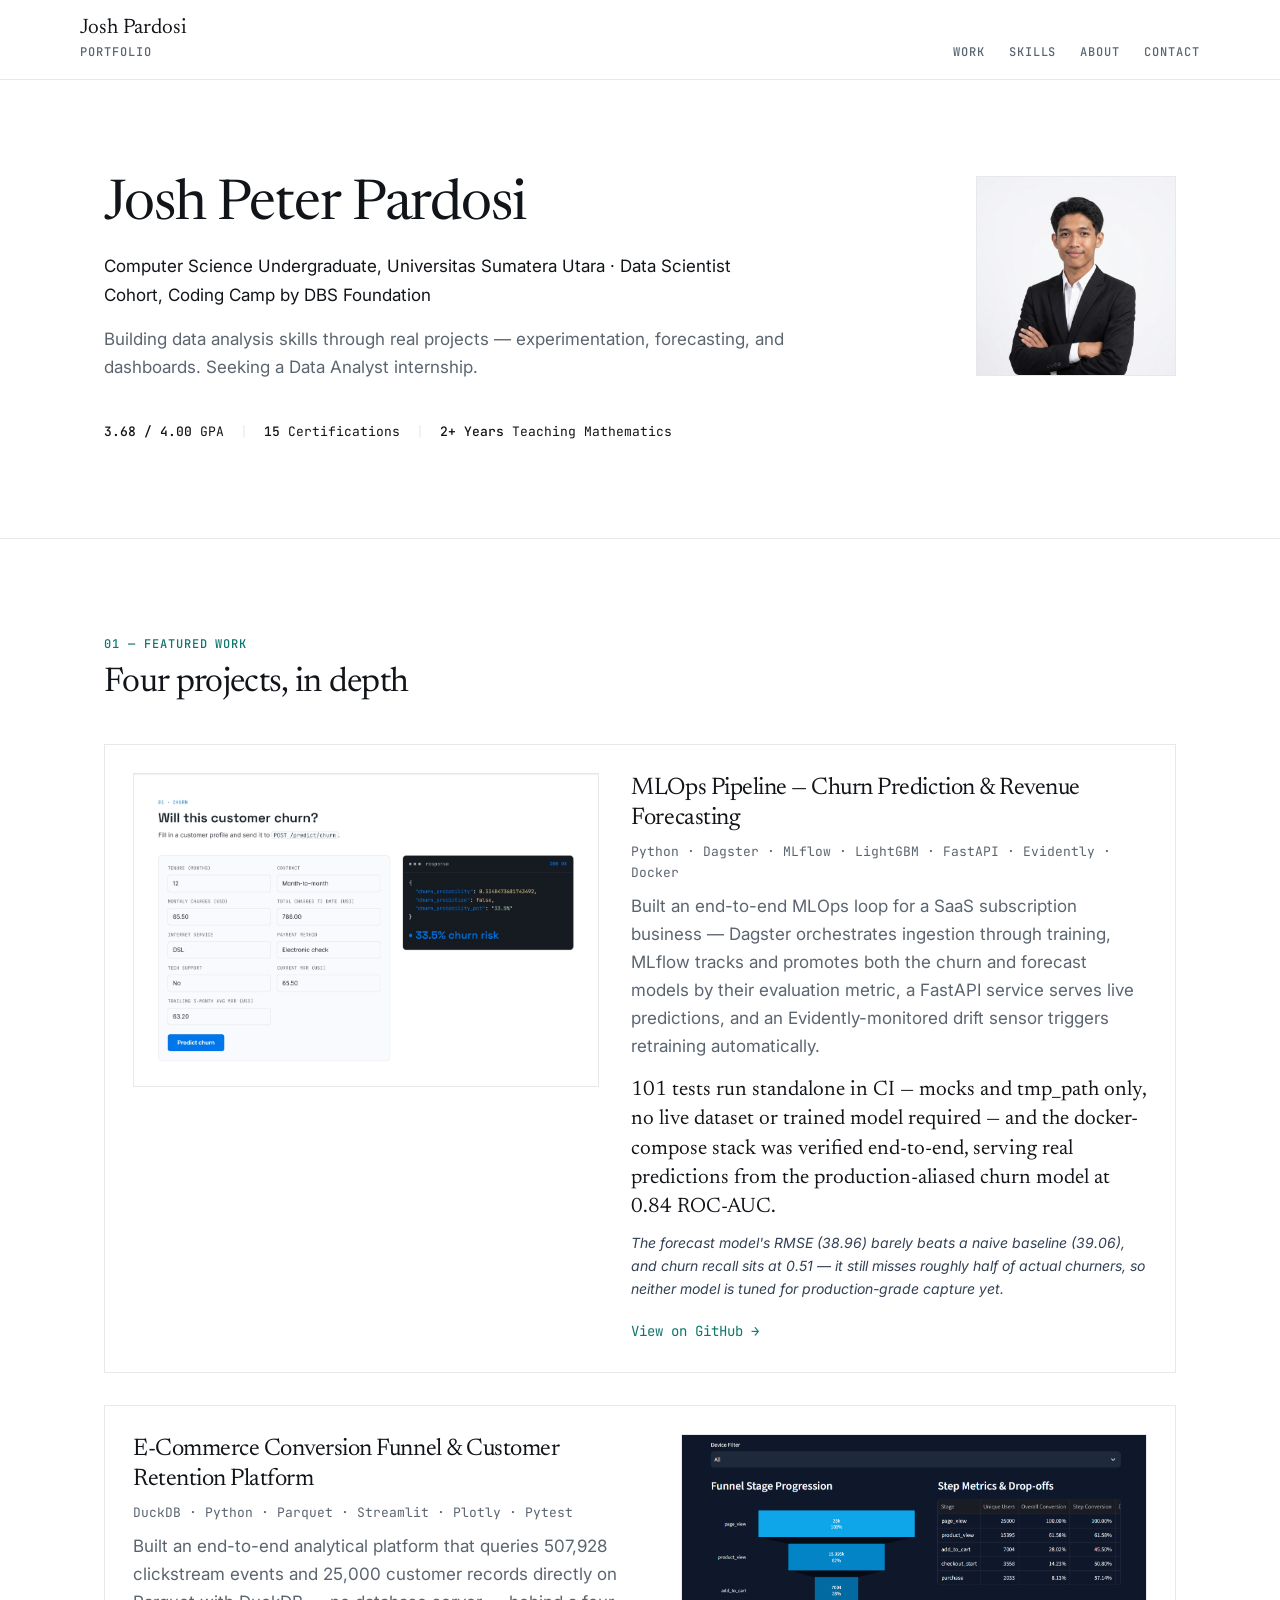
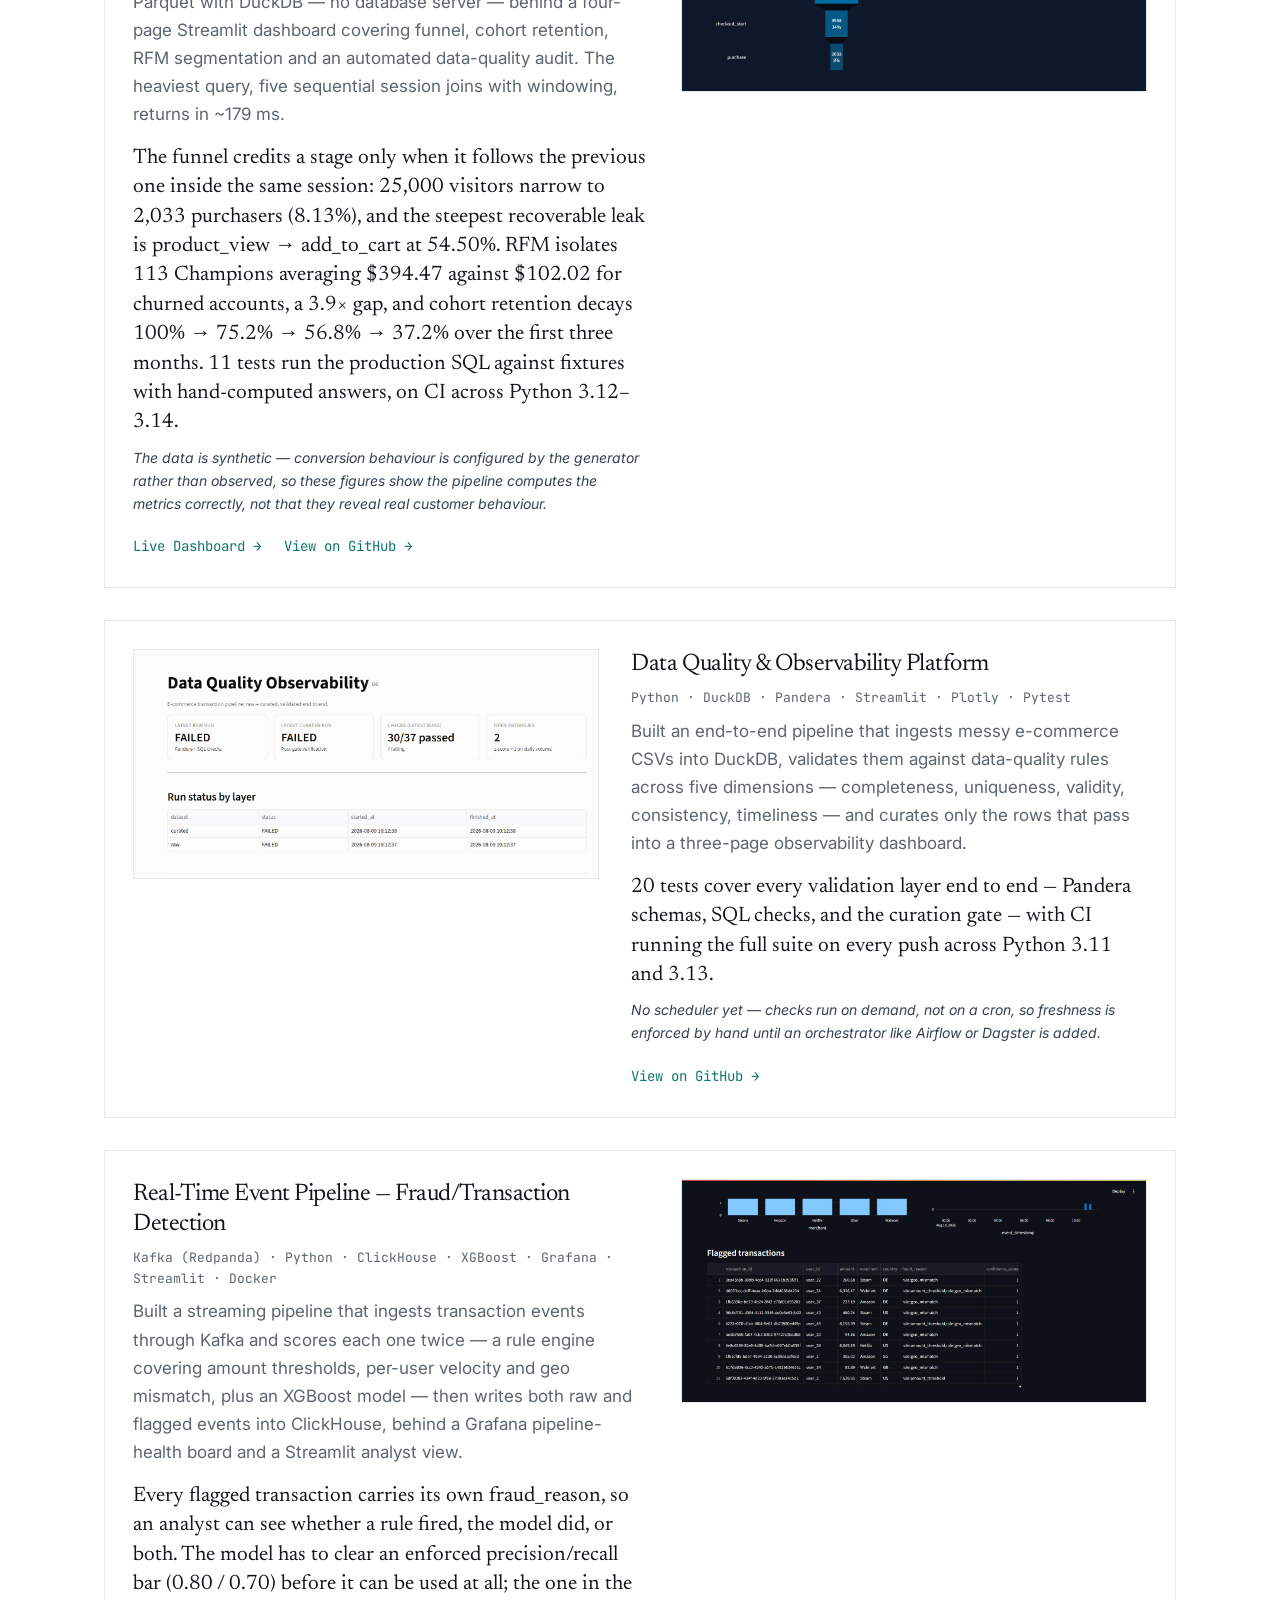
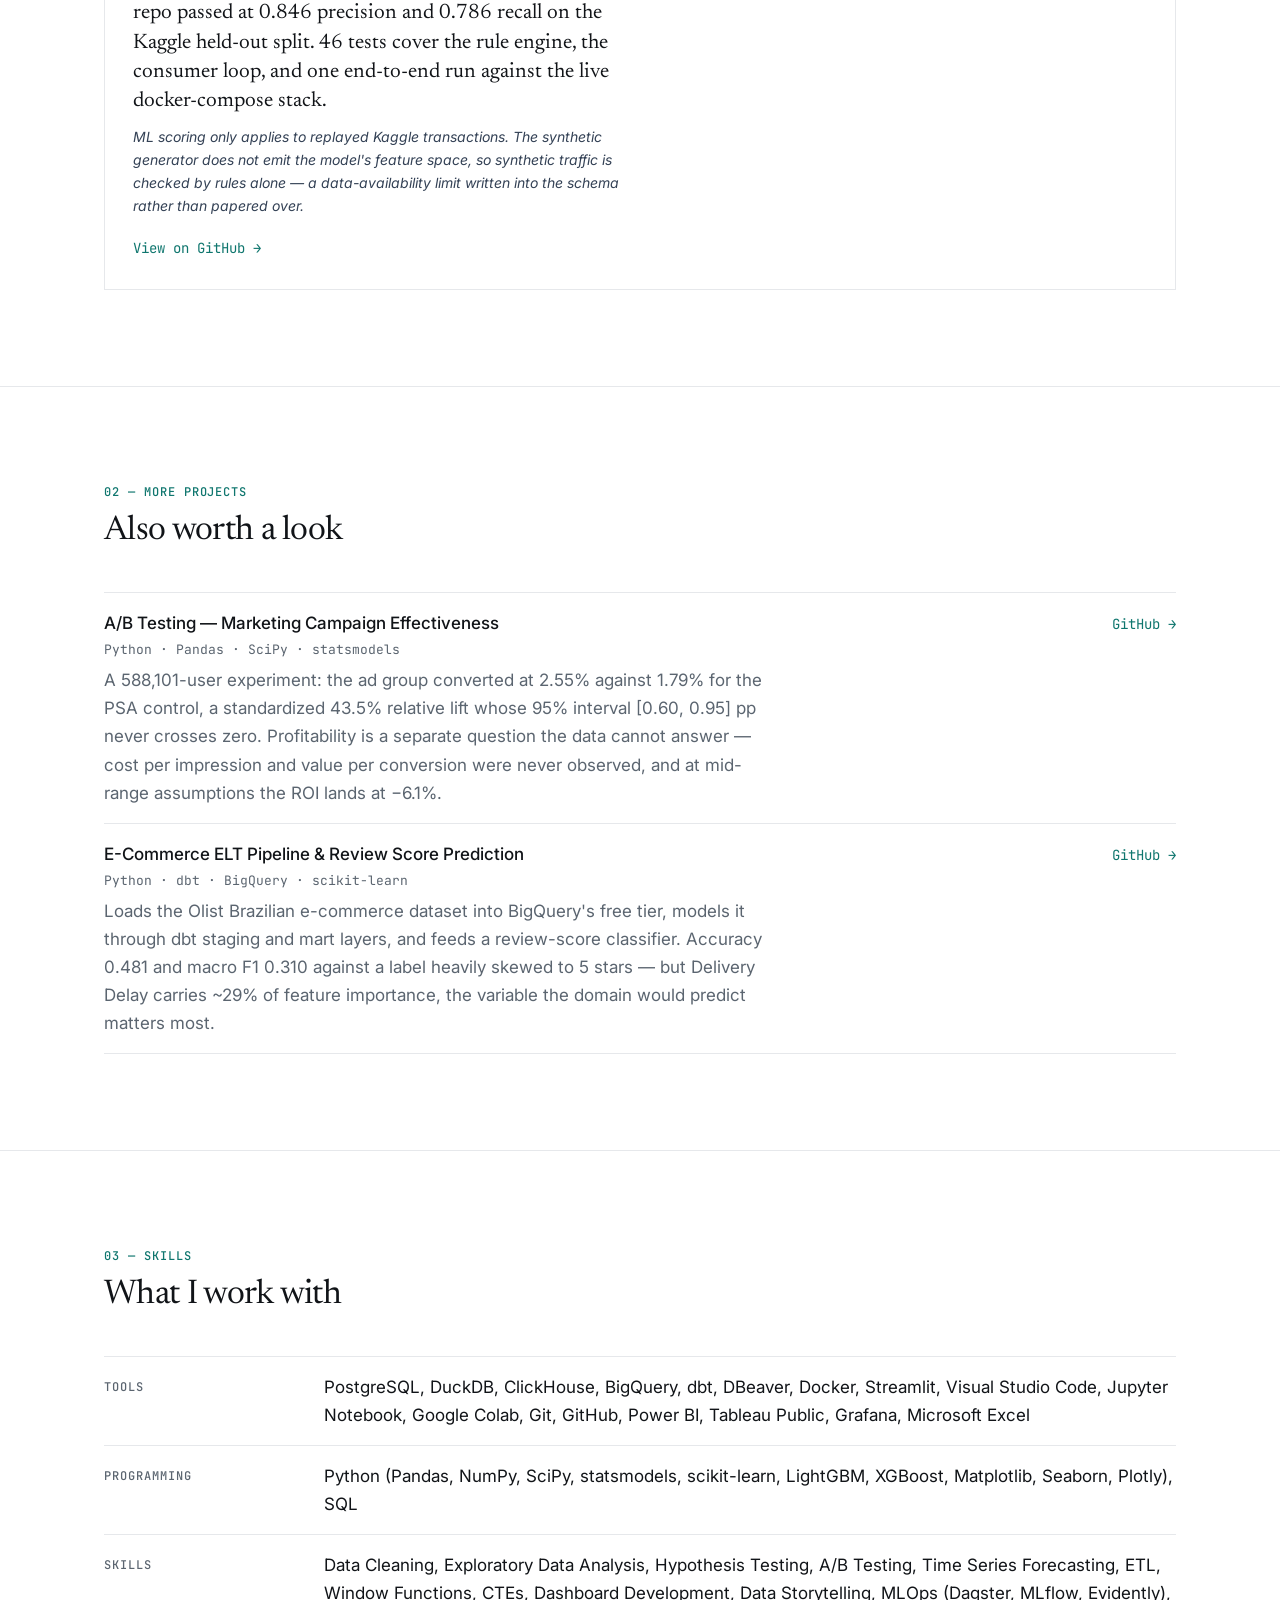
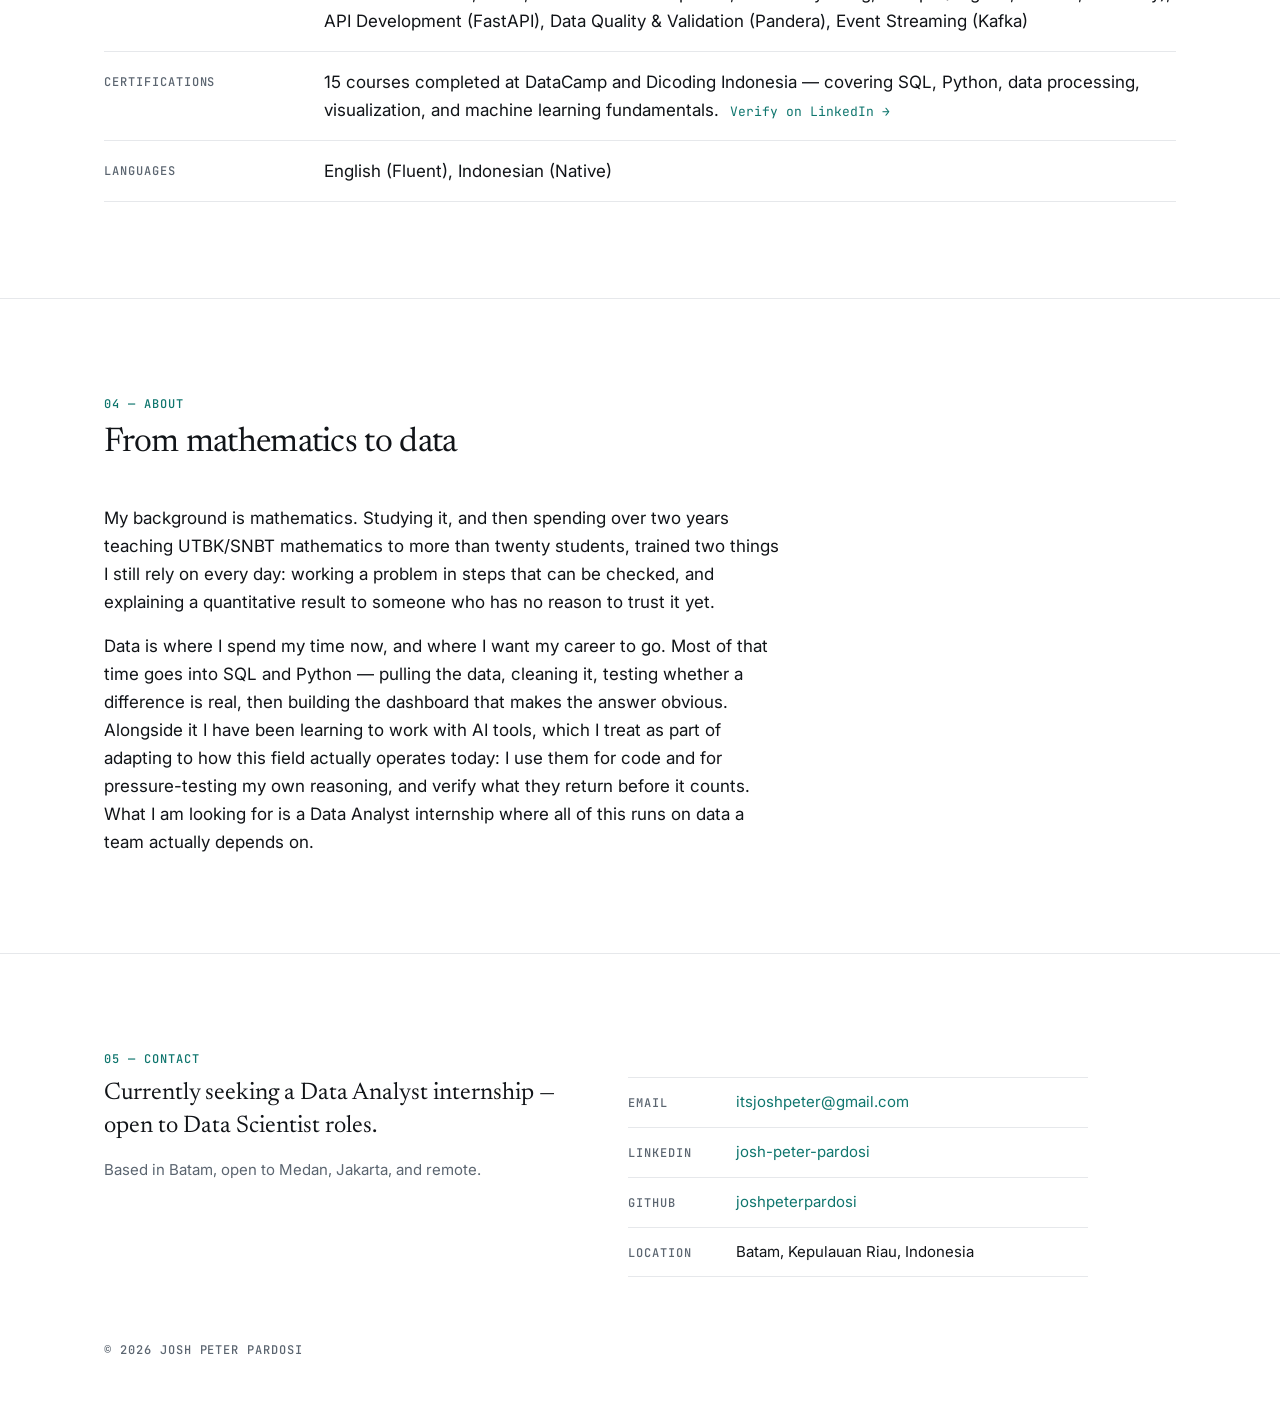
==== commit df90b7e7: "feat: replace the churn card image with a live-response capture The old shot was a 2.78-ratio slice " ====
--- a/index.html
+++ b/index.html
@@ -197,7 +197,7 @@
         <!-- Card 1 -->
         <article class="card">
           <div class="shot">
-            <img src="assets/project-churn-mlops.png" alt="Churn MLOps demo UI showing live churn prediction and MRR forecast requests" loading="lazy">
+            <img src="assets/project-churn-mlops.jpg" alt="Live churn demo: a customer profile posted to /predict/churn, answered 200 OK with a 33.5% churn probability" loading="lazy">
           </div>
           <div class="card-body">
             <h3>MLOps Pipeline &mdash; Churn Prediction &amp; Revenue Forecasting</h3>
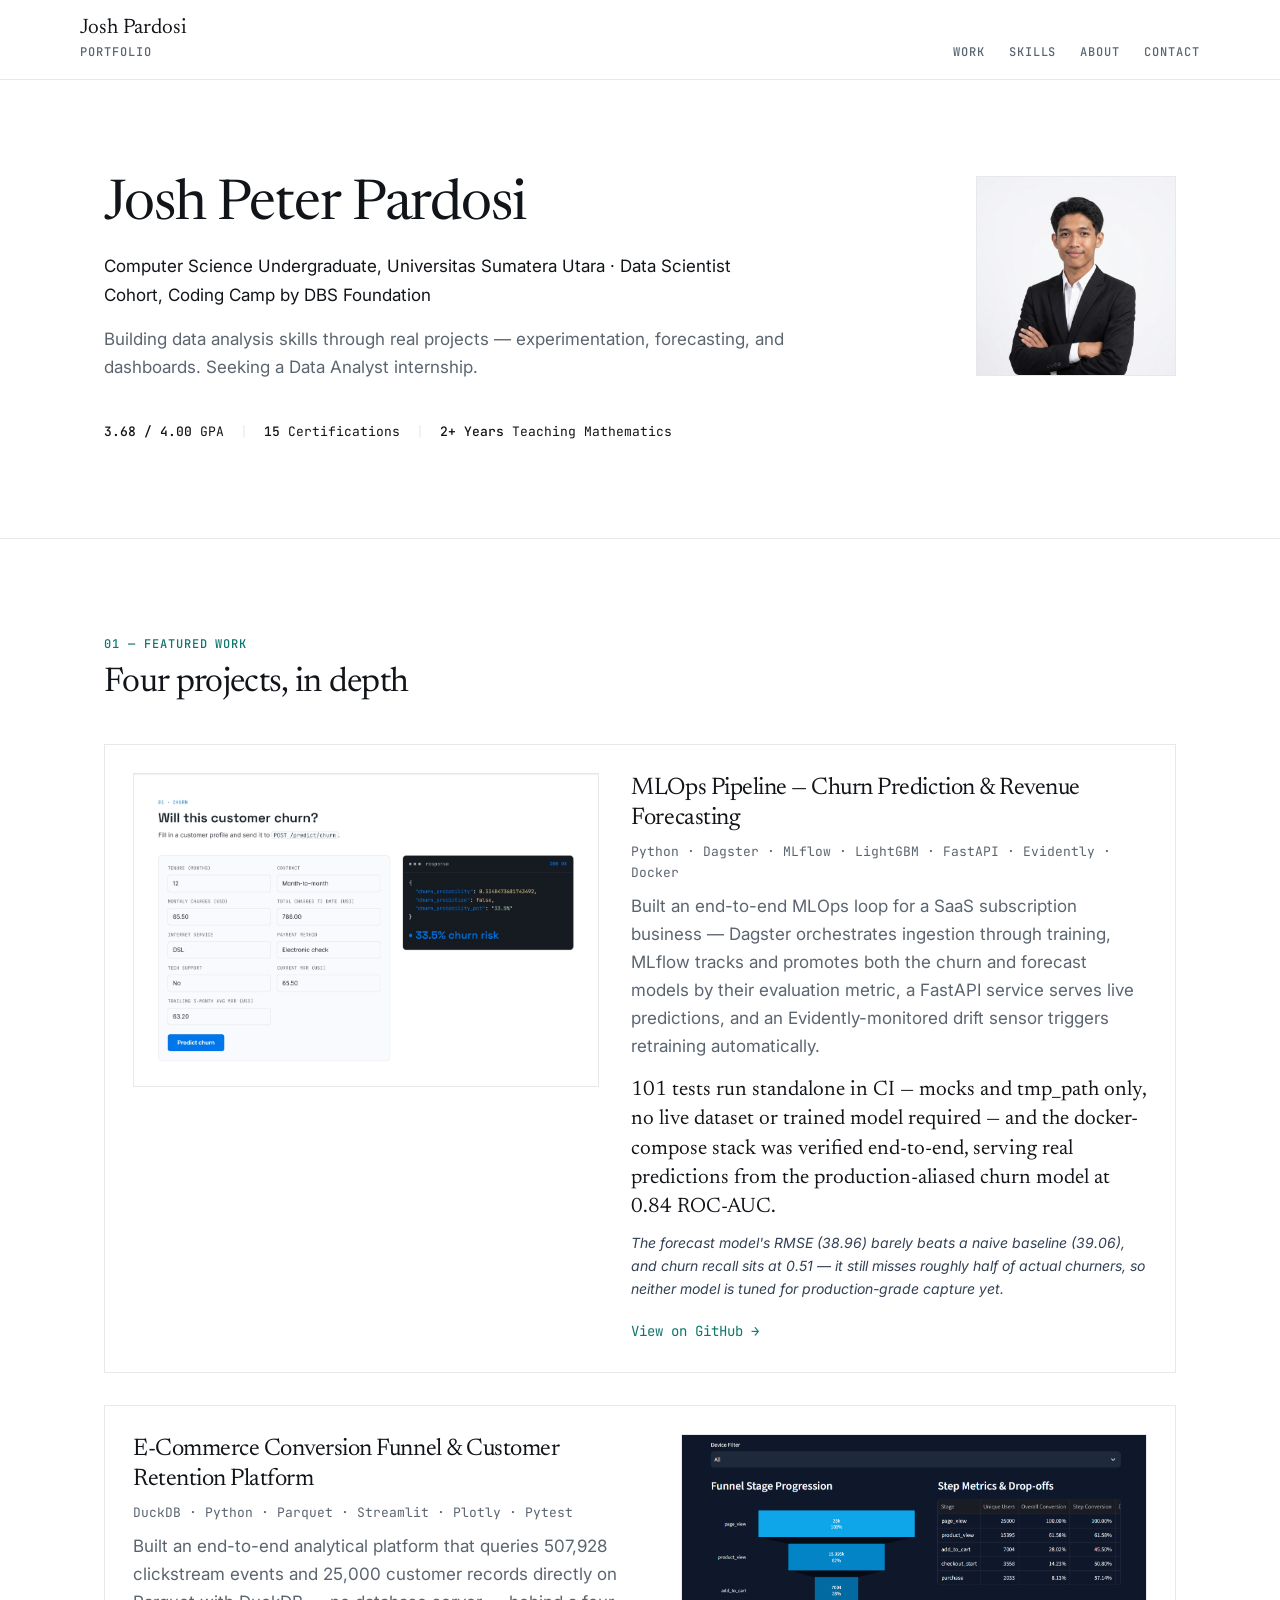
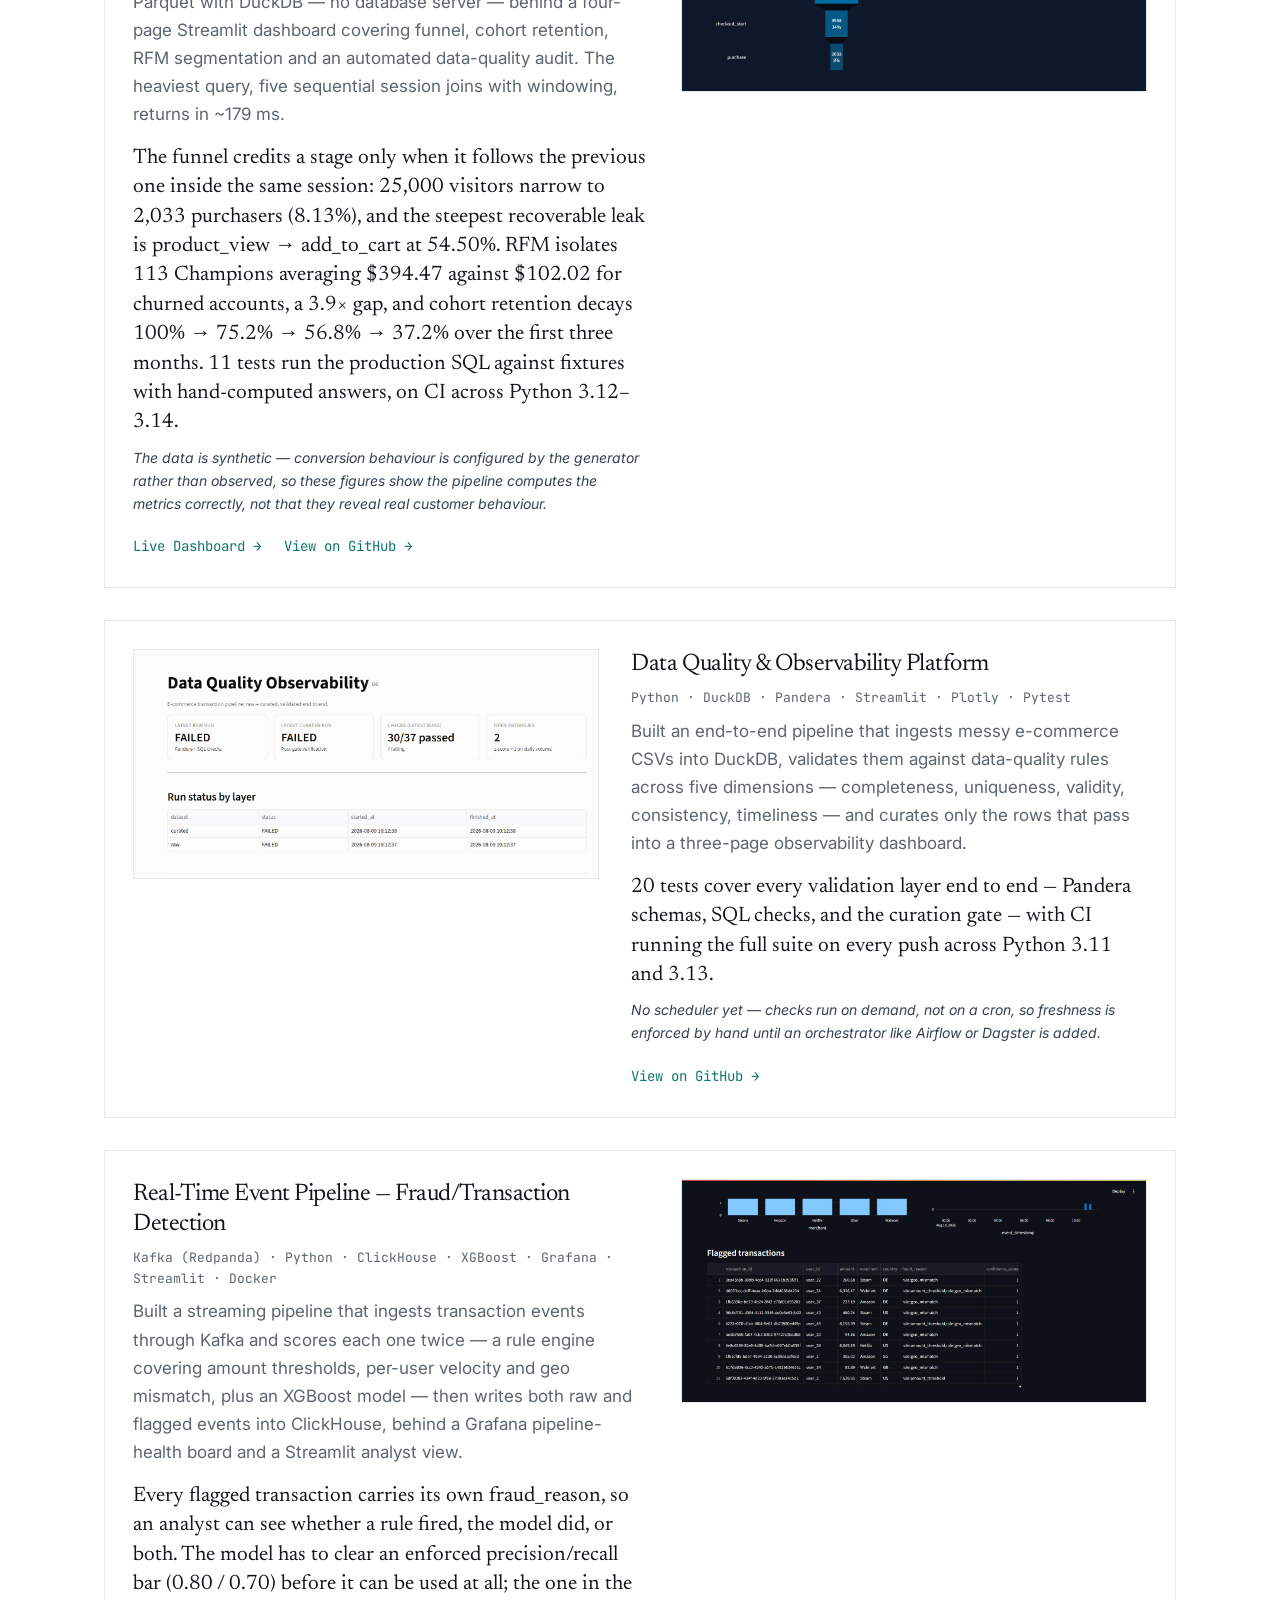
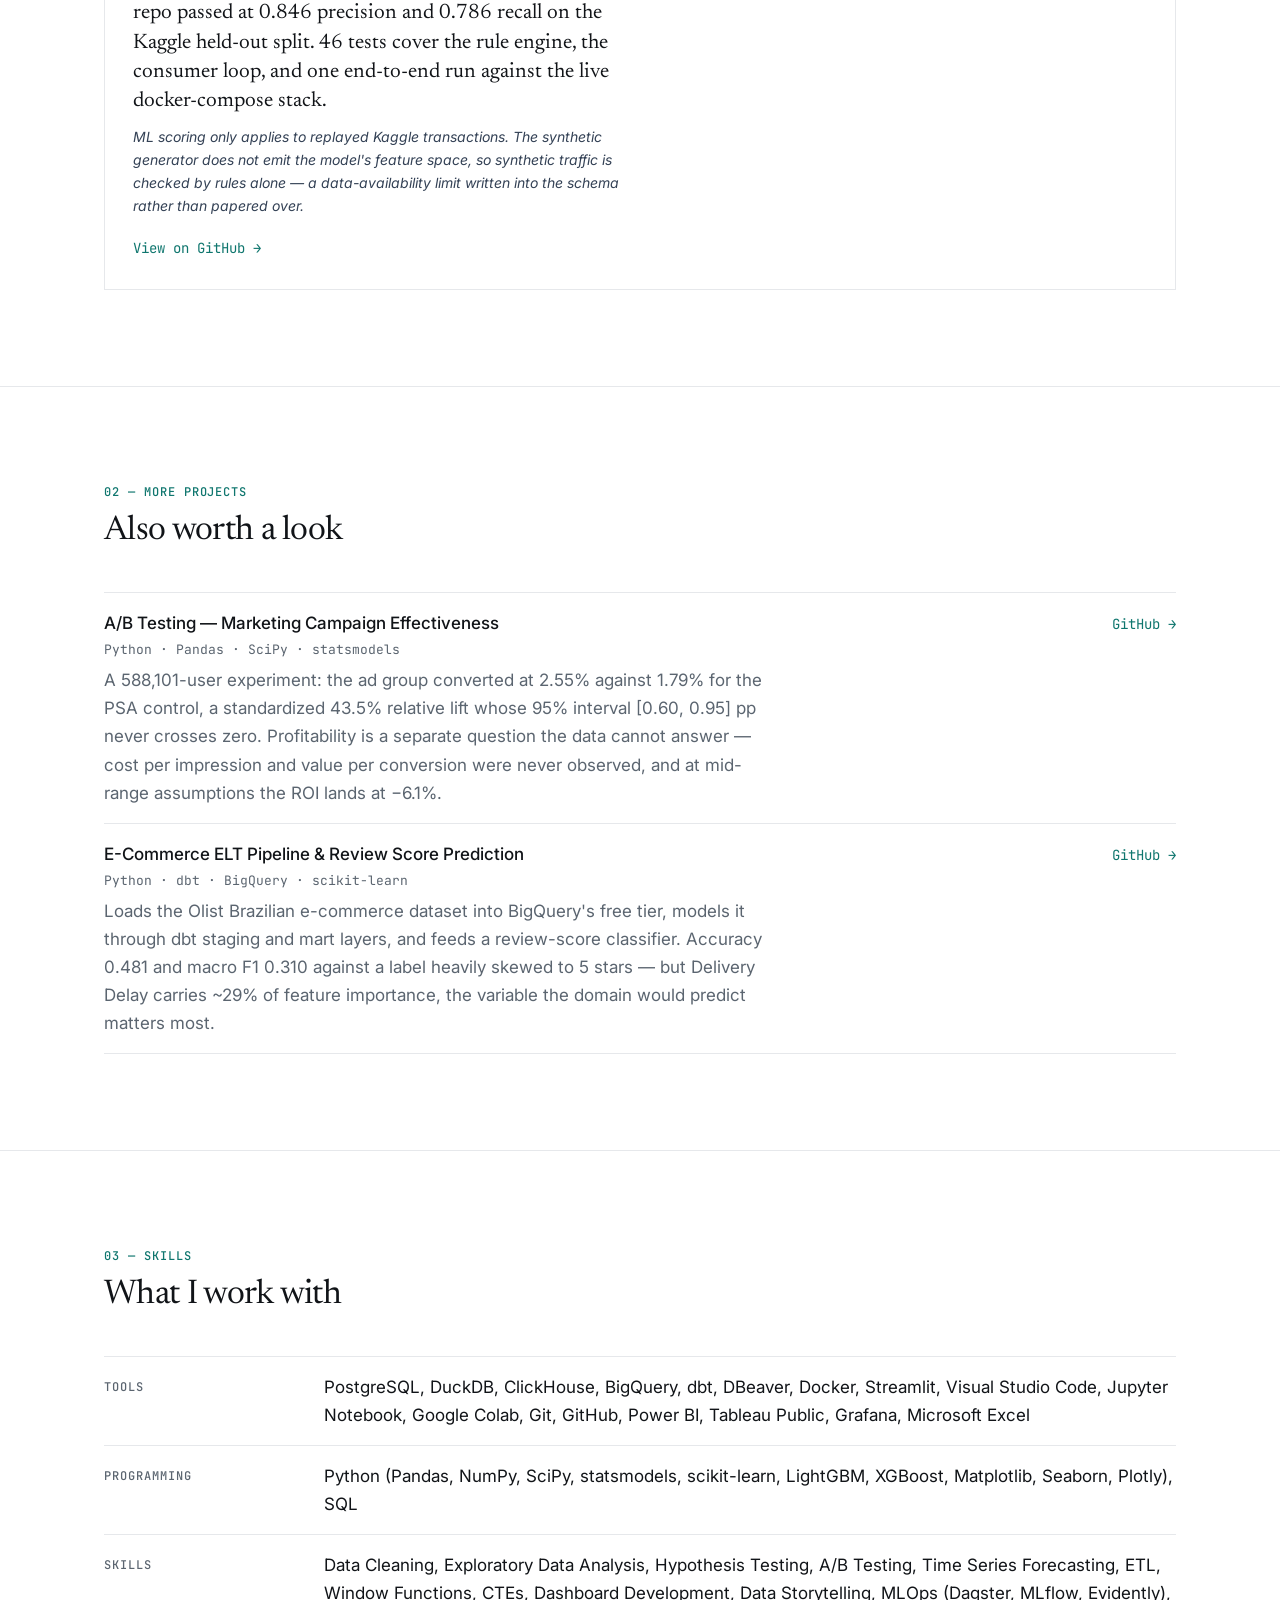
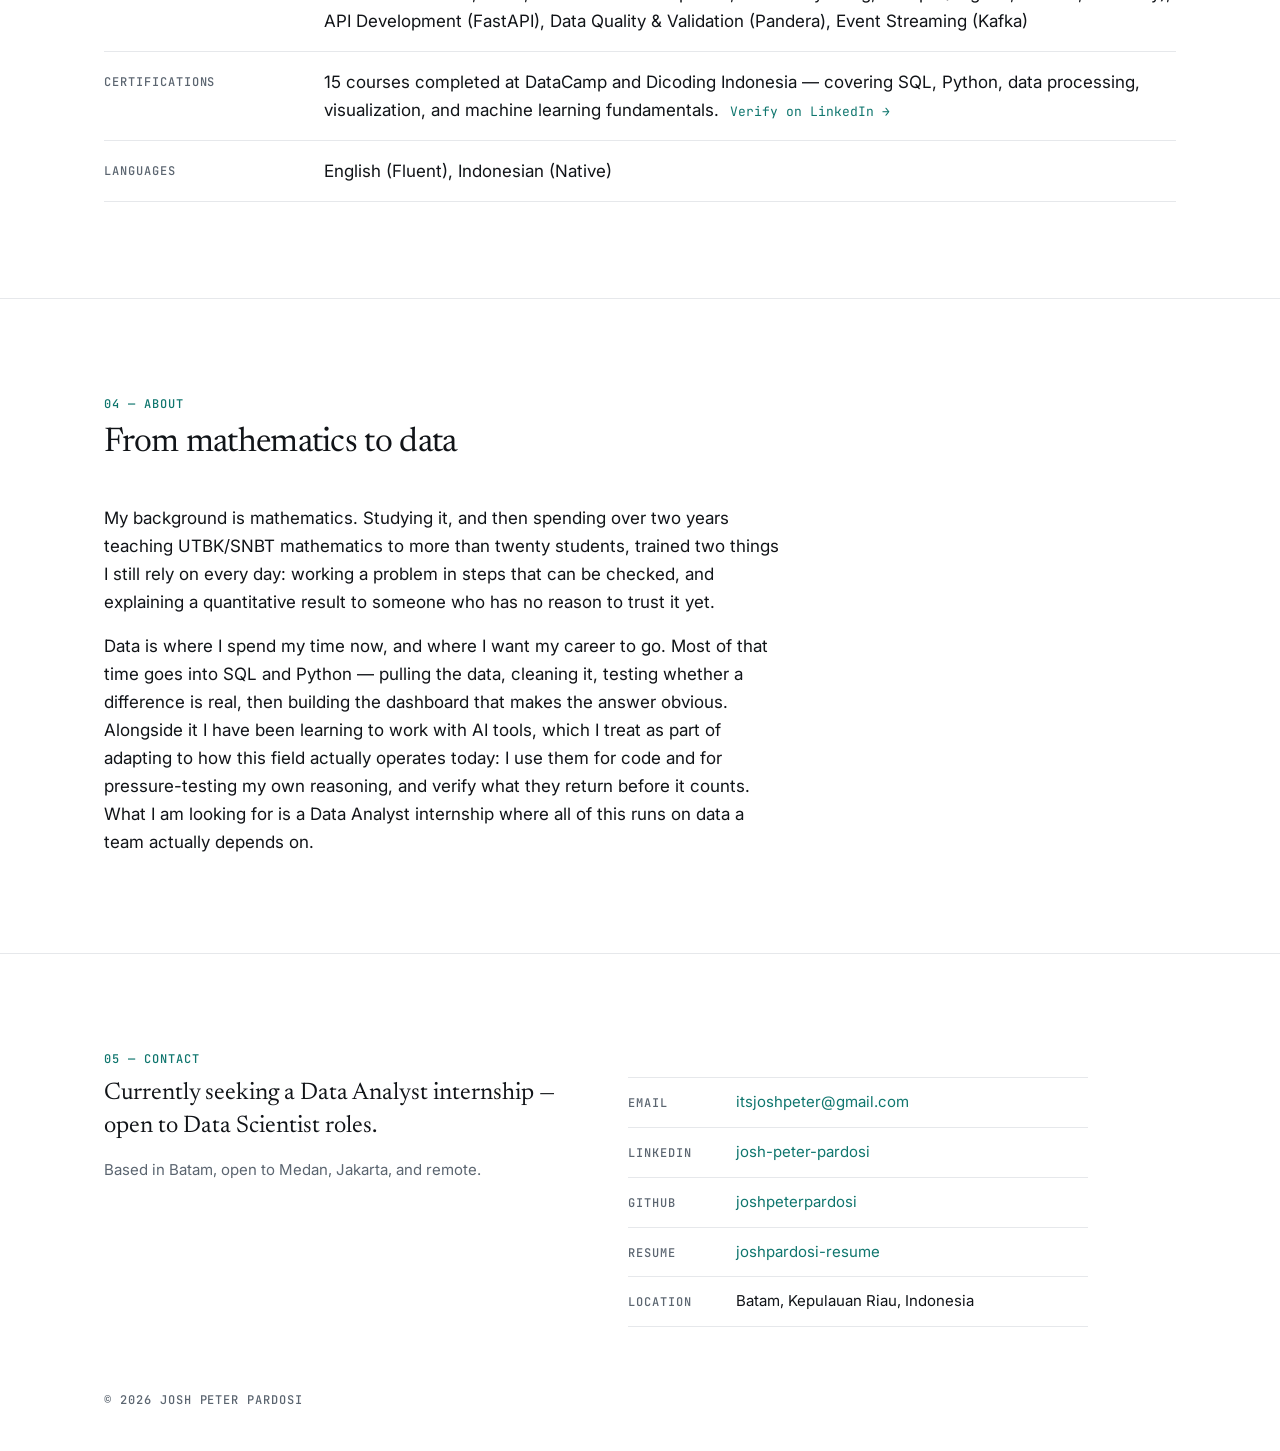
==== commit 0a9f2f77: "feat(contact): link resume in contact section Add a Resume row between GitHub and Location pointing " ====
--- a/index.html
+++ b/index.html
@@ -374,6 +374,10 @@
           <div class="c-val"><a href="https://github.com/joshpeterpardosi" target="_blank" rel="noopener">joshpeterpardosi</a></div>
         </div>
         <div class="c-row">
+          <div class="c-key label">Resume</div>
+          <div class="c-val"><a href="https://drive.google.com/file/d/1CFjbA9SSnH6z_P5UXqEPdtS3azNIEM0c/view?usp=drive_link" target="_blank" rel="noopener">joshpardosi-resume</a></div>
+        </div>
+        <div class="c-row">
           <div class="c-key label">Location</div>
           <div class="c-val">Batam, Kepulauan Riau, Indonesia</div>
         </div>
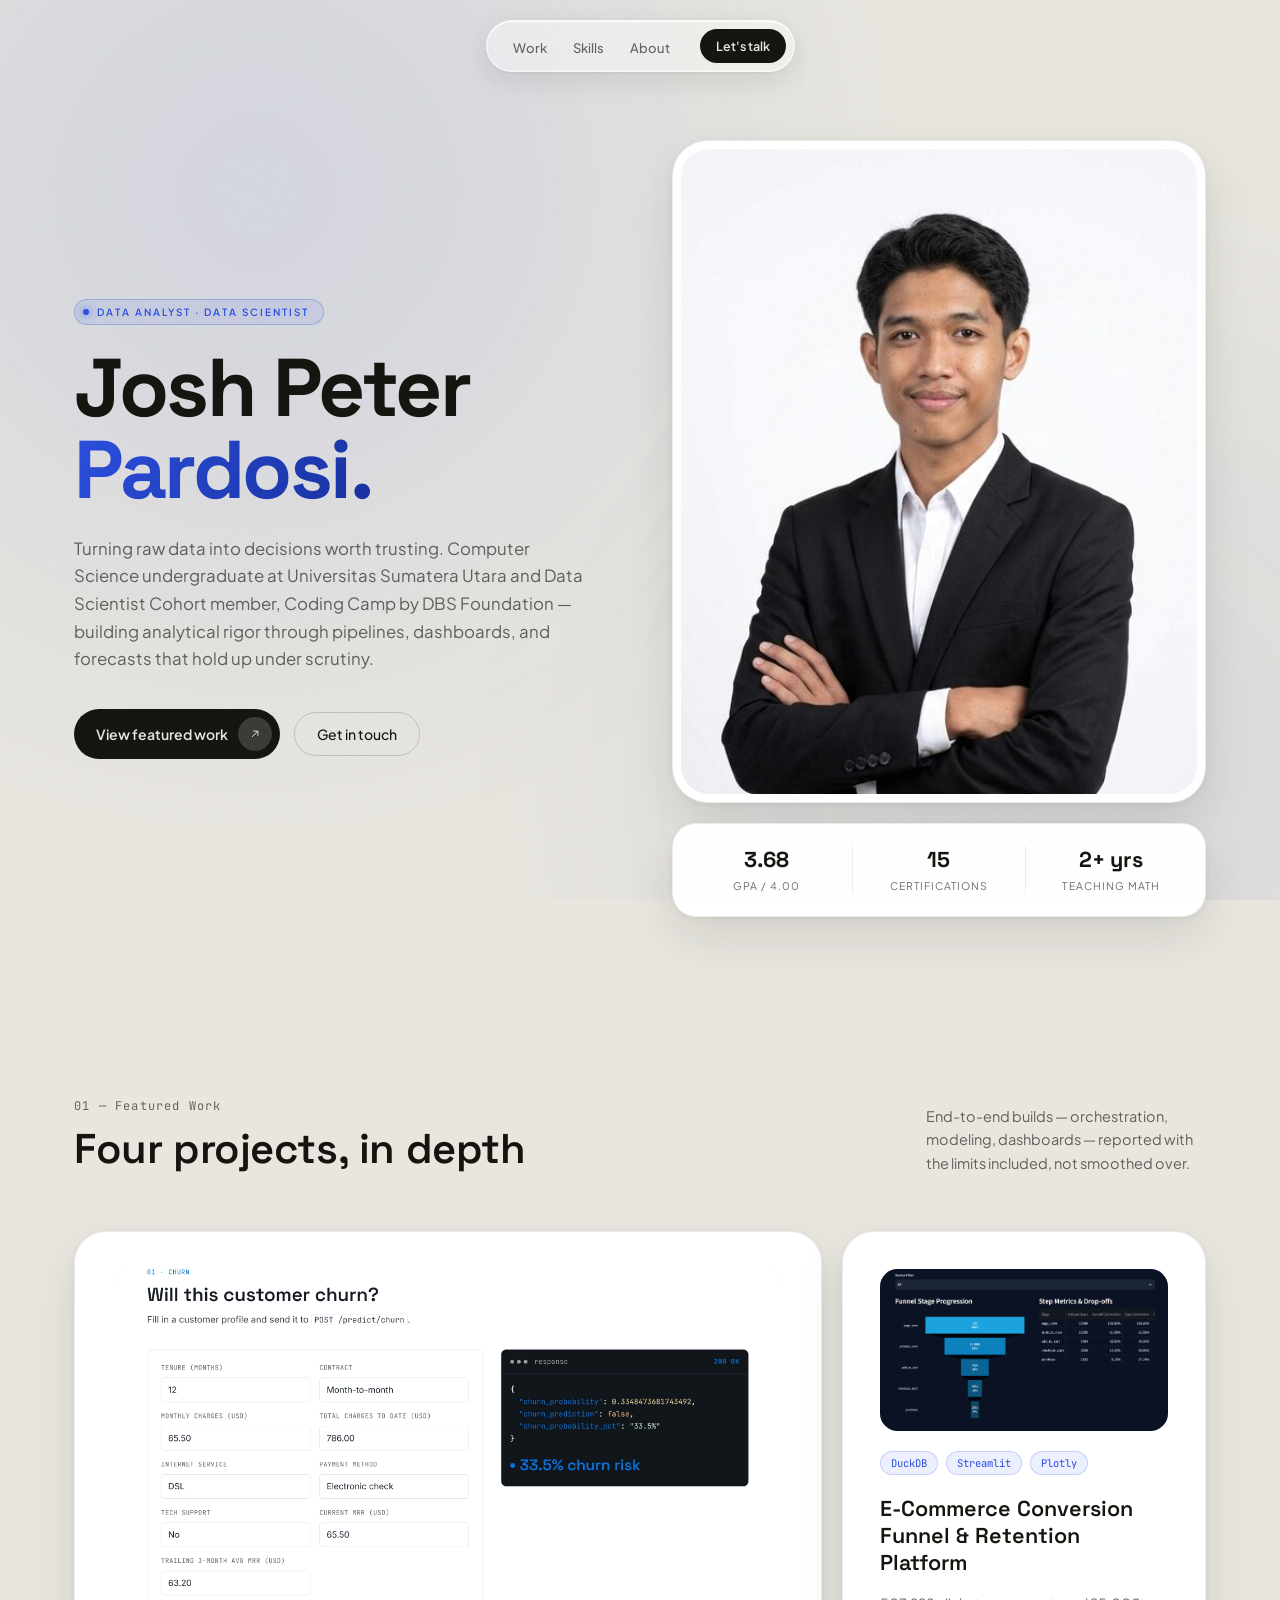
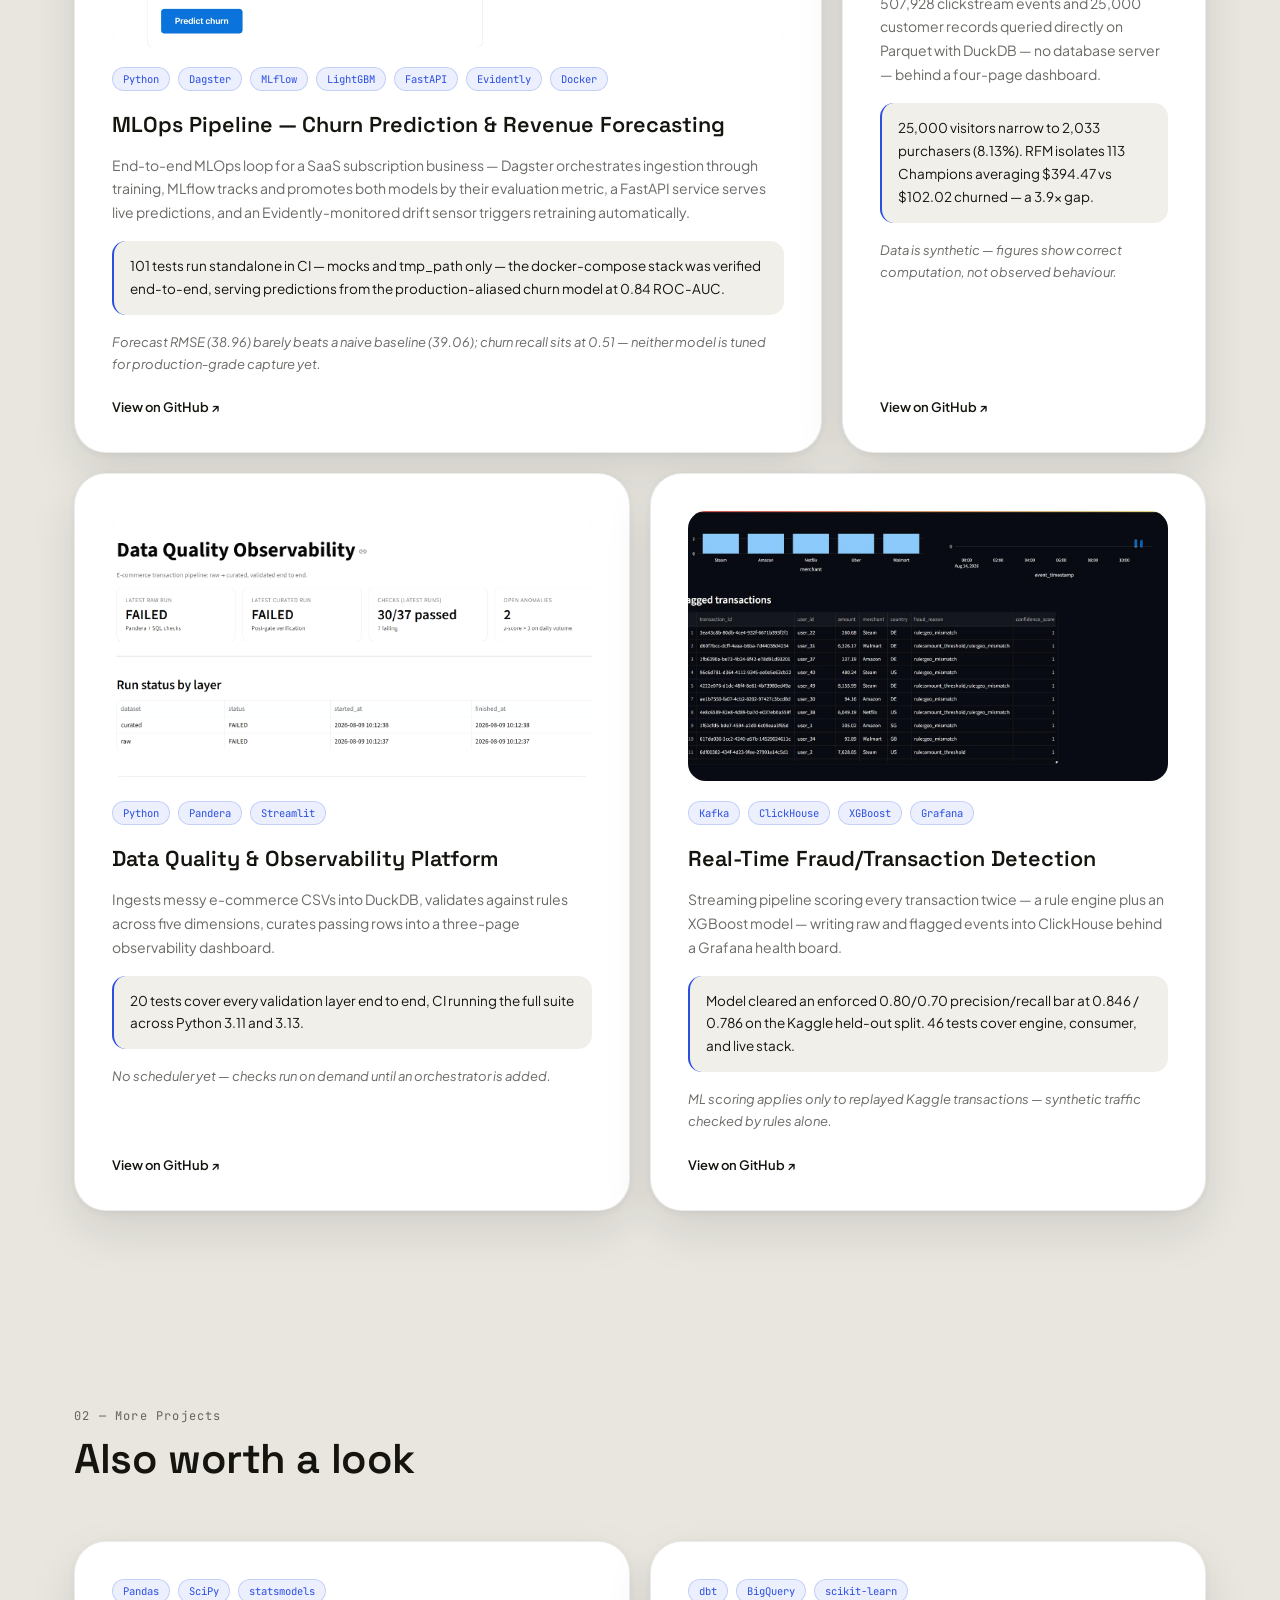
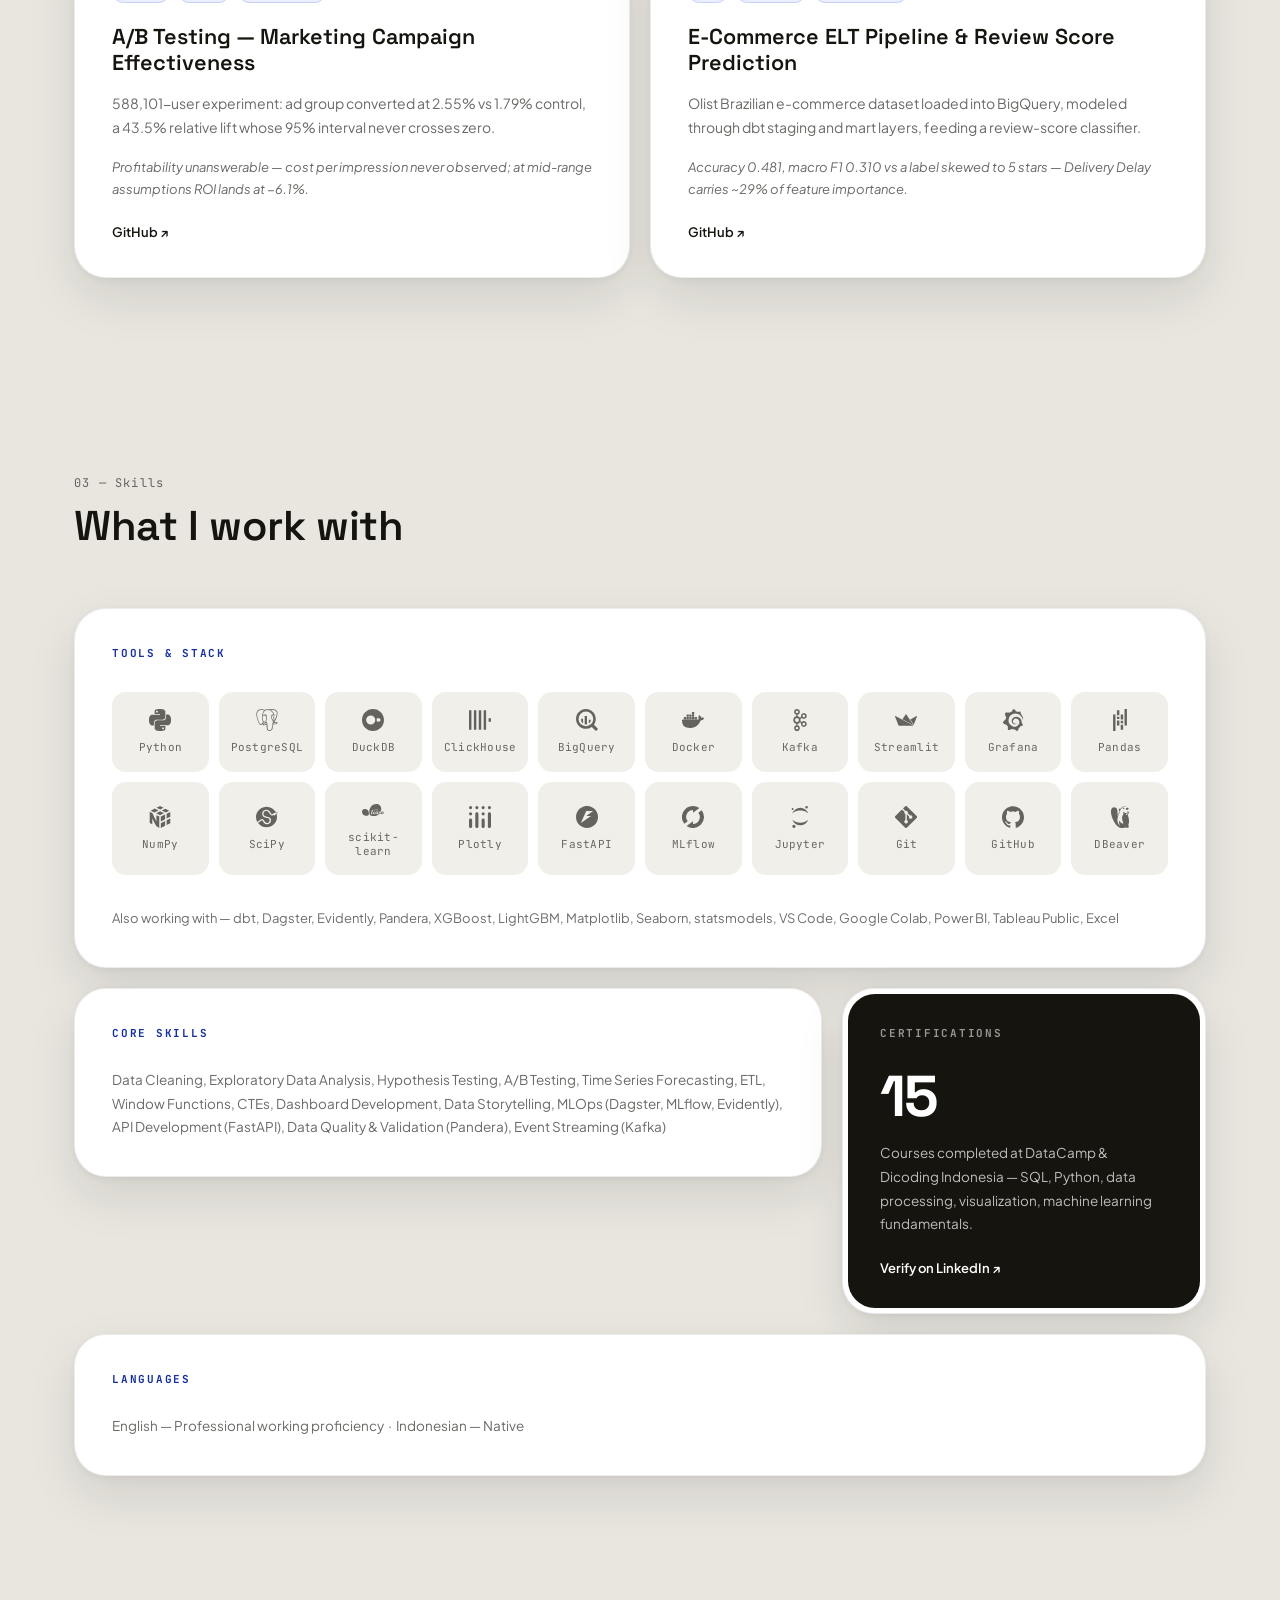
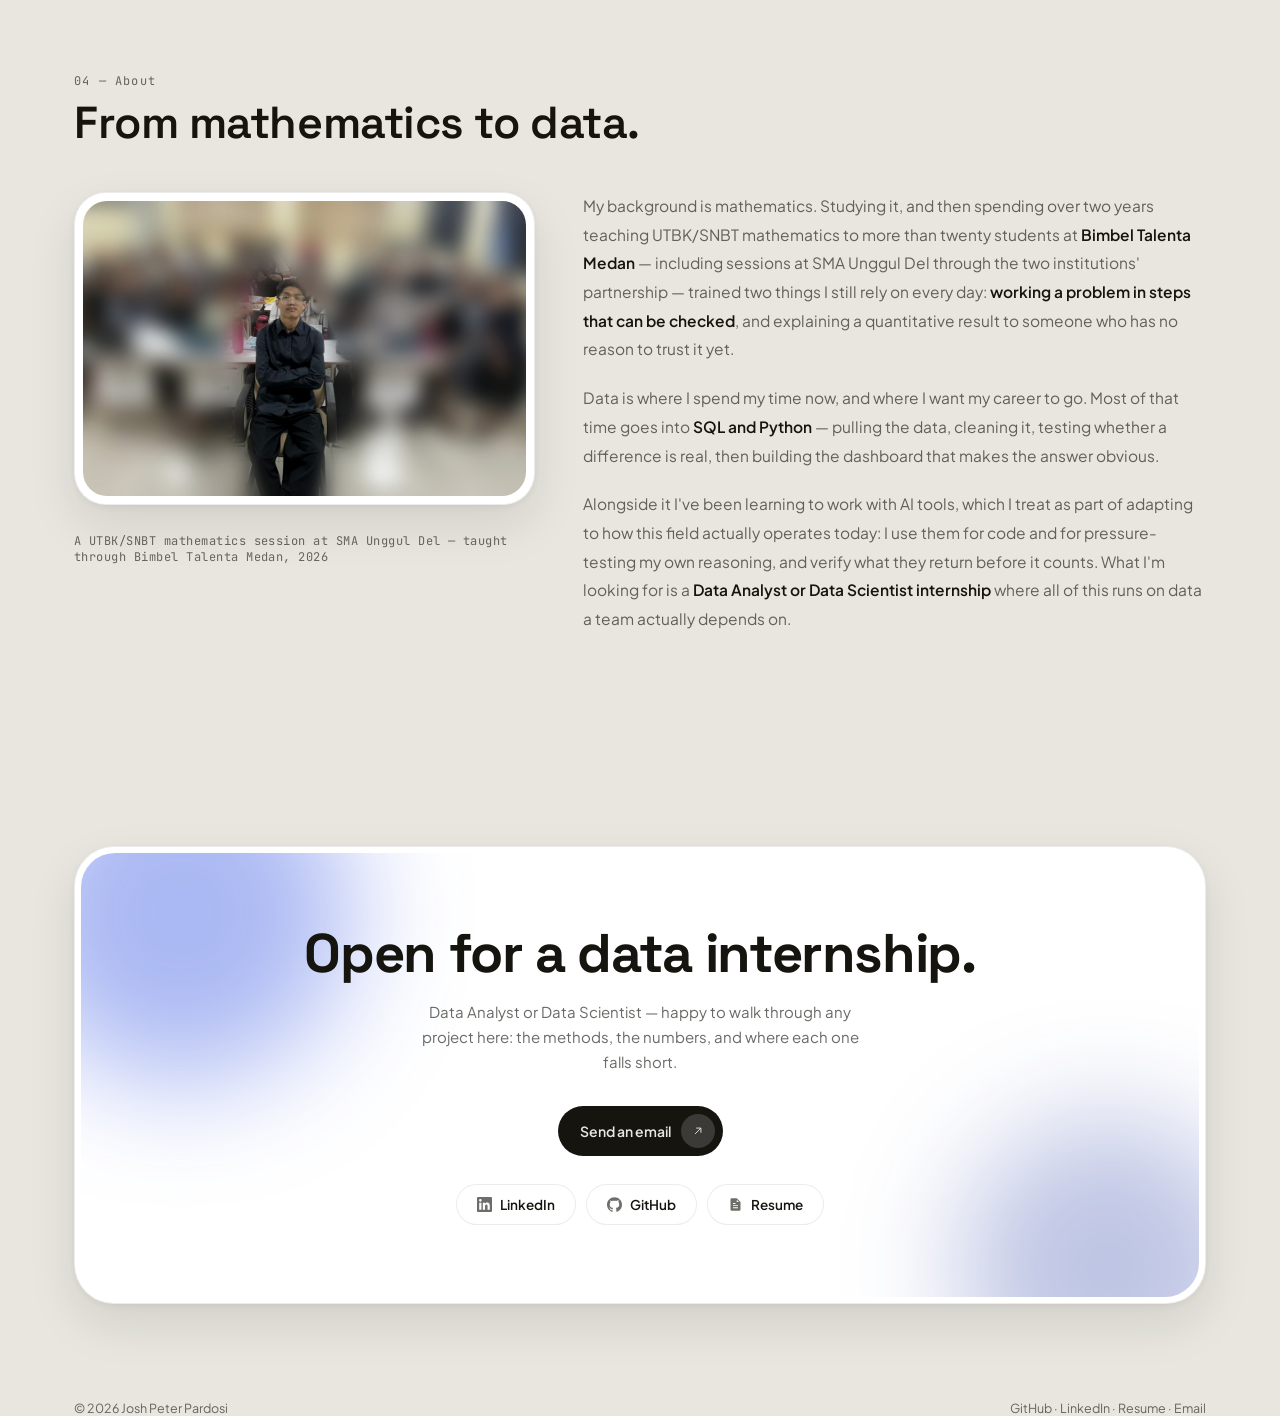
==== commit 02d2642f: "feat: rebuild the portfolio on a light editorial layout Replace the previous design with a light, ca" ====
--- a/index.html
+++ b/index.html
@@ -1,427 +1,1097 @@
 <!DOCTYPE html>
 <html lang="en">
 <head>
-<meta charset="utf-8">
-<meta name="viewport" content="width=device-width, initial-scale=1">
-<title>Josh Peter Pardosi — Data Analytics Portfolio</title>
-<meta name="description" content="Computer Science undergraduate at Universitas Sumatera Utara. A/B testing, MLOps pipelines, real-time streaming, and data quality engineering. Seeking a Data Analyst internship.">
+<meta charset="UTF-8">
+<meta name="viewport" content="width=device-width, initial-scale=1.0">
+<title>Josh Peter Pardosi — Data Analytics</title>
+<meta name="description" content="Josh Peter Pardosi — Computer Science undergraduate seeking a Data Analyst or Data Scientist internship. MLOps, data pipelines, and dashboards, with results and their limits stated openly.">
+
+<!-- Absolute URLs below point at the GitHub Pages project page; update them if the site moves. -->
+<meta property="og:type" content="website">
+<meta property="og:site_name" content="Josh Peter Pardosi">
+<meta property="og:title" content="Josh Peter Pardosi — Data Analyst & Data Scientist">
+<meta property="og:description" content="Turning raw data into decisions worth trusting. MLOps pipelines, dashboards, and forecasts — with results and their limits stated openly.">
+<meta property="og:url" content="https://joshpeterpardosi.github.io/joshpeterpardosi-portfolio/">
+<meta property="og:image" content="https://joshpeterpardosi.github.io/joshpeterpardosi-portfolio/assets/og-image.png">
+<meta property="og:image:width" content="1200">
+<meta property="og:image:height" content="630">
+<meta property="og:image:alt" content="Josh Peter Pardosi — Data Analyst and Data Scientist portfolio">
+<meta property="og:locale" content="en_US">
+
+<meta name="twitter:card" content="summary_large_image">
+<meta name="twitter:title" content="Josh Peter Pardosi — Data Analyst & Data Scientist">
+<meta name="twitter:description" content="Turning raw data into decisions worth trusting. MLOps pipelines, dashboards, and forecasts — with results and their limits stated openly.">
+<meta name="twitter:image" content="https://joshpeterpardosi.github.io/joshpeterpardosi-portfolio/assets/og-image.png">
+<link rel="canonical" href="https://joshpeterpardosi.github.io/joshpeterpardosi-portfolio/">
+<link rel="icon" href="data:image/svg+xml,%3Csvg xmlns='http://www.w3.org/2000/svg' viewBox='0 0 100 100'%3E%3Crect width='100' height='100' rx='22' fill='%232b4fe0'/%3E%3Ctext x='50' y='70' font-size='60' font-family='Helvetica,sans-serif' font-weight='700' fill='%23ffffff' text-anchor='middle'%3EJ%3C/text%3E%3C/svg%3E">
 <link rel="preconnect" href="https://fonts.googleapis.com">
 <link rel="preconnect" href="https://fonts.gstatic.com" crossorigin>
-<link href="https://fonts.googleapis.com/css2?family=Newsreader:opsz,wght@6..72,400;6..72,500&family=Inter:wght@400;500&family=JetBrains+Mono:wght@400;500&display=swap" rel="stylesheet">
+<link href="https://fonts.googleapis.com/css2?family=Space+Grotesk:wght@400;500;600;700&family=Plus+Jakarta+Sans:wght@400;500;600;700&family=JetBrains+Mono:wght@400;500&display=swap" rel="stylesheet">
 <style>
 :root{
-  --bg:#FFFFFF; --border:#E6E8EB; --ink:#111418; --muted:#5B6570; --accent:#0f766e;
-  --serif:"Newsreader",Georgia,serif;
-  --sans:"Inter",-apple-system,BlinkMacSystemFont,"Segoe UI",Arial,sans-serif;
-  --mono:"JetBrains Mono",ui-monospace,"SFMono-Regular",Consolas,monospace;
-}
-*{box-sizing:border-box}
-html{-webkit-text-size-adjust:100%}
+  --bg:#e8e6df;
+  --bg-elev:#ffffff;
+  --card:#ffffff;
+  --card-inner:#f1efe9;
+  --hairline:rgba(21,20,15,0.08);
+  --hairline-strong:rgba(21,20,15,0.16);
+  --text:#15140f;
+  --text-dim:rgba(21,20,15,0.64);
+  --text-faint:rgba(21,20,15,0.62);
+  --accent:#2b4fe0;
+  --accent-2:#17309e;
+  --accent-soft:rgba(43,79,224,0.09);
+  --shadow-soft:0 20px 48px rgba(21,20,15,0.10), 0 2px 8px rgba(21,20,15,0.06);
+  --mono:'JetBrains Mono', monospace;
+  --serif-display:'Space Grotesk', sans-serif;
+  --body-font:'Plus Jakarta Sans', sans-serif;
+  --ease:cubic-bezier(0.32,0.72,0,1);
+}
+*{box-sizing:border-box;margin:0;padding:0;}
+html{scroll-behavior:smooth;}
 body{
-  margin:0; background:var(--bg); color:var(--ink);
-  font-family:var(--sans); font-size:17px; line-height:1.65;
+  background:var(--bg);
+  color:var(--text);
+  font-family:var(--body-font);
+  overflow-x:hidden;
   -webkit-font-smoothing:antialiased;
 }
-a{color:var(--accent); text-decoration:none; transition:color .15s ease}
-a:hover{text-decoration:underline; text-underline-offset:4px; text-decoration-thickness:1px}
-h1,h2,h3{font-family:var(--serif); font-weight:400; letter-spacing:-.02em; margin:0}
-p{margin:0}
-img{display:block; max-width:100%}
-
-.wrap{max-width:1120px; margin:0 auto; padding:0 24px}
-.text-col{max-width:680px}
-.label{font-family:var(--mono); font-size:12px; font-weight:500; text-transform:uppercase; letter-spacing:.08em}
-.mono{font-family:var(--mono); font-size:13px; letter-spacing:0}
-.muted{color:var(--muted)}
-.rule{border:0; border-top:1px solid var(--border); margin:0}
-
-/* ---------- nav ---------- */
-.nav{position:sticky; top:0; z-index:50; background:#fff; border-bottom:1px solid var(--border)}
-.nav-in{display:flex; align-items:flex-end; justify-content:space-between; gap:24px; padding:16px 0}
-.wordmark{font-family:var(--serif); font-size:21px; line-height:1.2; color:var(--ink); display:block}
-.wordmark:hover{text-decoration:none}
-.tagline{color:var(--muted); margin-top:2px}
-.nav-links{display:flex; gap:24px}
-.nav-links a{color:var(--muted)}
-.nav-links a:hover{color:var(--accent); text-decoration:none}
-.nav-links a.is-active{color:var(--accent); border-bottom:1px solid var(--accent); padding-bottom:2px}
-
-/* ---------- sections ---------- */
-section{padding:96px 0}
-.sec-head{margin-bottom:40px}
-.sec-num{color:var(--accent); display:block; margin-bottom:8px}
-.sec-title{font-size:34px; line-height:1.2}
-
-/* ---------- hero ---------- */
-.hero{display:flex; gap:64px; align-items:flex-start; justify-content:space-between}
-.hero-text{flex:1 1 auto; max-width:680px}
-h1{font-size:56px; line-height:1.08; margin-bottom:16px}
-.hero-sub{font-size:17px; margin-bottom:16px}
-.hero-pos{color:var(--muted); margin-bottom:40px}
-.stats{display:flex; flex-wrap:wrap; align-items:center; gap:16px; margin-bottom:0}
-.stats .sep{color:var(--border)}
-.stat b{font-weight:500; font-variant-numeric:tabular-nums}
-.hero-links{display:flex; flex-wrap:wrap; gap:24px}
-.portrait{flex:0 0 auto; width:200px; height:200px; border:1px solid var(--border)}
-.portrait img{width:100%; height:100%; object-fit:cover}
-
-/* ---------- featured cards (High Design Variance) ---------- */
-.cards{display:flex; flex-direction:column; gap:32px}
-.card{display:flex; gap:32px; border:1px solid var(--border); padding:28px; transition:transform .2s ease, border-color .2s ease}
-.card:nth-child(even){flex-direction:row-reverse}
-.card:hover{transform:translateY(-2px); border-color:#D3D7DC}
-.shot{flex:0 0 46%; align-self:flex-start; border:1px solid var(--border); background:#F3F4F6; overflow:hidden; line-height:0}
-.shot img{width:100%; height:auto; display:block; background:#F3F4F6}
-.card-body{flex:1 1 auto; min-width:0}
-.card h3{font-size:24px; line-height:1.25; margin-bottom:8px}
-.card .stack{color:var(--muted); margin-bottom:8px}
-.card .summary{color:var(--muted); margin-bottom:16px}
-.result{font-family:var(--serif); font-size:21px; line-height:1.4; color:var(--ink); margin-bottom:8px}
-.caveat{font-size:14px; font-style:italic; color:#334155; margin-bottom:16px}
-.card-link{display:inline-block; font-family:var(--mono); font-size:14px}
-.url-cap{display:none; color:var(--muted); margin-top:4px; word-break:break-all}
-
-/* ---------- list rows ---------- */
-.rows{border-top:1px solid var(--border)}
-.row{display:flex; align-items:baseline; justify-content:space-between; gap:24px; padding:16px 0; border-bottom:1px solid var(--border)}
-.row h3{font-family:var(--sans); font-size:17px; font-weight:500; letter-spacing:0}
-.row .stack{color:var(--muted); margin-top:2px}
-.row .note{color:var(--muted); margin-top:6px; max-width:62ch}
-.row a{font-family:var(--mono); font-size:14px; white-space:nowrap}
-
-/* ---------- skills ---------- */
-.skill-row{display:flex; gap:40px; padding:16px 0; border-bottom:1px solid var(--border)}
-.skill-row:first-child{border-top:1px solid var(--border)}
-.skill-key{flex:0 0 180px; color:var(--muted); padding-top:5px}
-.skill-val{flex:1 1 auto; min-width:0}
-
-/* ---------- about ---------- */
-.about p+p{margin-top:16px}
-
-/* ---------- footer ---------- */
-footer{border-top:1px solid var(--border); background:#fff; padding:96px 0 40px}
-.foot-cols{display:flex; gap:64px; align-items:flex-start; margin-bottom:64px}
-.foot-left{flex:1 1 auto; max-width:460px}
-.foot-right{flex:0 0 460px; max-width:460px}
-.foot-lead{font-family:var(--serif); font-size:24px; line-height:1.35; margin-bottom:16px}
-.foot-note{color:var(--muted); font-size:15px}
-.c-row{display:flex; align-items:baseline; gap:24px; padding:12px 0; border-bottom:1px solid var(--border)}
-.c-row:first-child{border-top:1px solid var(--border)}
-.c-key{flex:0 0 84px; color:var(--muted)}
-.c-val{flex:1 1 auto; min-width:0; font-size:15px; word-break:break-word}
-.copy{color:var(--muted)}
-
-/* ---------- motion ---------- */
-.js .reveal{opacity:0; transform:translateY(12px); transition:opacity .2s ease-out, transform .2s ease-out}
-.js .reveal.in{opacity:1; transform:none}
-@media (prefers-reduced-motion:reduce){.js .reveal{opacity:1; transform:none; transition:none}}
-
-/* ---------- responsive ---------- */
-@media (max-width:900px){
-  .card, .card:nth-child(even){flex-direction:column; gap:24px}
-  .shot{flex:none; width:100%}
-}
+
+.bg-orb{
+  position:fixed;
+  inset:0;
+  pointer-events:none;
+  z-index:0;
+  overflow:hidden;
+}
+.bg-orb::before,.bg-orb::after{
+  content:'';
+  position:absolute;
+  width:60vw;
+  height:60vw;
+  border-radius:50%;
+  filter:blur(140px);
+  opacity:0.10;
+}
+.bg-orb::before{
+  background:var(--accent);
+  top:-15vw;
+  left:-10vw;
+}
+.bg-orb::after{
+  background:var(--accent-2);
+  bottom:-20vw;
+  right:-15vw;
+  opacity:0.06;
+}
+
+.grain{
+  position:fixed;
+  inset:0;
+  z-index:50;
+  pointer-events:none;
+  opacity:0.02;
+  background-image:url("data:image/svg+xml,%3Csvg xmlns='http://www.w3.org/2000/svg' width='120' height='120'%3E%3Cfilter id='n'%3E%3CfeTurbulence type='fractalNoise' baseFrequency='0.9' numOctaves='2' stitchTiles='stitch'/%3E%3C/filter%3E%3Crect width='100%25' height='100%25' filter='url(%23n)'/%3E%3C/svg%3E");
+}
+
+.container{
+  max-width:1180px;
+  margin:0 auto;
+  padding:0 24px;
+  position:relative;
+  z-index:1;
+}
+
+/* NAV */
+nav{
+  position:fixed;
+  top:20px;
+  left:0;
+  right:0;
+  z-index:40;
+  display:flex;
+  justify-content:center;
+  transition:transform 0.55s var(--ease), opacity 0.4s var(--ease);
+  will-change:transform;
+}
+nav.nav-hidden{
+  transform:translateY(-140%);
+  opacity:0;
+}
+.nav-pill{
+  display:flex;
+  align-items:center;
+  gap:30px;
+  padding:8px 8px 8px 26px;
+  border-radius:999px;
+  background:rgba(255,255,255,0.42);
+  backdrop-filter:blur(28px) saturate(200%);
+  -webkit-backdrop-filter:blur(28px) saturate(200%);
+  border:1px solid rgba(255,255,255,0.65);
+  box-shadow:
+    inset 0 1px 0 rgba(255,255,255,0.95),
+    inset 0 -1px 0 rgba(255,255,255,0.35),
+    0 8px 28px rgba(21,20,15,0.10),
+    0 1px 3px rgba(21,20,15,0.06);
+}
+.nav-links{
+  display:flex;
+  gap:26px;
+  list-style:none;
+}
+.nav-links a{
+  color:var(--text-dim);
+  text-decoration:none;
+  font-size:13px;
+  font-weight:500;
+  transition:color 0.4s var(--ease);
+}
+.nav-links a:hover{color:var(--text);}
+.nav-cta{
+  display:flex;
+  align-items:center;
+  gap:6px;
+  padding:9px 16px;
+  border-radius:999px;
+  background:var(--text);
+  color:var(--bg);
+  font-size:12.5px;
+  font-weight:600;
+  text-decoration:none;
+  transition:transform 0.5s var(--ease), opacity 0.5s var(--ease);
+}
+.nav-cta:hover{transform:scale(1.04);opacity:0.9;}
+.nav-toggle{
+  display:none;
+  width:32px;height:32px;
+  border-radius:50%;
+  border:none;
+  background:rgba(21,20,15,0.06);
+  position:relative;
+  cursor:pointer;
+  flex-shrink:0;
+}
+.nav-toggle span{
+  position:absolute;
+  left:9px;
+  width:14px;
+  height:1.5px;
+  background:var(--text);
+  border-radius:2px;
+  transition:transform 0.5s var(--ease), opacity 0.4s var(--ease), top 0.5s var(--ease);
+}
+.nav-toggle span:nth-child(1){top:13px;}
+.nav-toggle span:nth-child(2){top:18px;}
+.nav-toggle.active span:nth-child(1){top:16px;transform:rotate(45deg);}
+.nav-toggle.active span:nth-child(2){top:16px;transform:rotate(-45deg);}
+
+.mobile-menu{
+  position:fixed;
+  inset:0;
+  z-index:39;
+  background:rgba(232,230,223,0.72);
+  backdrop-filter:blur(32px) saturate(180%);
+  -webkit-backdrop-filter:blur(32px) saturate(180%);
+  display:flex;
+  flex-direction:column;
+  align-items:center;
+  justify-content:center;
+  gap:28px;
+  opacity:0;
+  pointer-events:none;
+  transition:opacity 0.5s var(--ease);
+}
+.mobile-menu.active{opacity:1;pointer-events:auto;}
+.mobile-menu a{
+  font-family:var(--serif-display);
+  font-size:2rem;
+  font-weight:600;
+  color:var(--text);
+  text-decoration:none;
+  opacity:0;
+  transform:translateY(48px);
+  transition:opacity 0.6s var(--ease), transform 0.6s var(--ease);
+}
+.mobile-menu.active a{opacity:1;transform:translateY(0);}
+.mobile-menu.active a:nth-child(1){transition-delay:0.1s;}
+.mobile-menu.active a:nth-child(2){transition-delay:0.15s;}
+.mobile-menu.active a:nth-child(3){transition-delay:0.2s;}
+.mobile-menu.active a:nth-child(4){transition-delay:0.25s;}
+
+/* EYEBROW */
+.eyebrow{
+  display:inline-flex;
+  align-items:center;
+  gap:8px;
+  padding:6px 14px 6px 8px;
+  border-radius:999px;
+  background:var(--accent-soft);
+  border:1px solid rgba(43,79,224,0.28);
+  font-size:10px;
+  text-transform:uppercase;
+  letter-spacing:0.2em;
+  font-weight:600;
+  color:var(--accent);
+}
+.eyebrow .dot{
+  width:6px;height:6px;border-radius:50%;
+  background:var(--accent);
+  box-shadow:0 0 8px var(--accent);
+}
+
+/* HERO */
+.hero{
+  min-height:100dvh;
+  display:flex;
+  flex-direction:column;
+  justify-content:center;
+  padding-top:140px;
+  padding-bottom:80px;
+  position:relative;
+}
+.hero-grid{
+  display:grid;
+  grid-template-columns:1fr 1fr;
+  gap:64px;
+  align-items:center;
+}
+.hero h1{
+  font-family:var(--serif-display);
+  font-weight:700;
+  font-size:clamp(2.8rem, 6.4vw, 5.6rem);
+  line-height:1.0;
+  letter-spacing:-0.03em;
+  margin:22px 0 24px;
+}
+.hero h1 .grad{
+  background:linear-gradient(120deg, var(--accent), var(--accent-2));
+  -webkit-background-clip:text;
+  background-clip:text;
+  color:transparent;
+}
+.hero p.lede{
+  font-size:1.05rem;
+  color:var(--text-dim);
+  max-width:520px;
+  line-height:1.65;
+  margin-bottom:36px;
+}
+.hero-actions{
+  display:flex;
+  gap:14px;
+  align-items:center;
+  flex-wrap:wrap;
+}
+.btn-primary{
+  display:inline-flex;
+  align-items:center;
+  gap:10px;
+  padding:8px 8px 8px 22px;
+  border-radius:999px;
+  background:var(--text);
+  color:var(--bg);
+  text-decoration:none;
+  font-weight:600;
+  font-size:14px;
+  transition:transform 0.5s var(--ease);
+}
+.btn-primary .icon-wrap{
+  width:34px;height:34px;
+  border-radius:50%;
+  background:rgba(255,255,255,0.16);
+  display:flex;align-items:center;justify-content:center;
+  transition:transform 0.5s var(--ease);
+}
+.btn-primary:hover{transform:scale(1.03);}
+.btn-primary:hover .icon-wrap{transform:translate(3px,-2px) scale(1.06);}
+.btn-primary:active{transform:scale(0.98);}
+
+.btn-ghost{
+  display:inline-flex;
+  align-items:center;
+  gap:8px;
+  padding:12px 22px;
+  border-radius:999px;
+  border:1px solid var(--hairline-strong);
+  color:var(--text);
+  text-decoration:none;
+  font-weight:500;
+  font-size:14px;
+  transition:background 0.5s var(--ease), border-color 0.5s var(--ease);
+}
+.btn-ghost:hover{background:rgba(21,20,15,0.04);border-color:rgba(21,20,15,0.24);}
+
+.hero-visual{
+  display:flex;
+  flex-direction:column;
+  gap:20px;
+}
+.hero-portrait{
+  padding:8px;
+  border-radius:2.25rem;
+  background:var(--bg-elev);
+  border:1px solid var(--hairline);
+  box-shadow:var(--shadow-soft);
+}
+.hero-portrait img{
+  width:100%;
+  aspect-ratio:4/5;
+  object-fit:cover;
+  border-radius:calc(2.25rem - 8px);
+  display:block;
+  filter:saturate(0.95) contrast(1.03);
+}
+.hero-stats-strip{
+  display:flex;
+  padding:22px 8px;
+  background:var(--bg-elev);
+  border:1px solid var(--hairline);
+  border-radius:1.5rem;
+  box-shadow:var(--shadow-soft);
+}
+.hero-stats-strip .stat-item{
+  flex:1;
+  display:flex;
+  flex-direction:column;
+  gap:6px;
+  padding:0 16px;
+  border-left:1px solid var(--hairline);
+  text-align:center;
+}
+.hero-stats-strip .stat-item:first-child{border-left:none;}
+.hero-stats-strip .stat-num{
+  font-family:var(--serif-display);
+  font-size:1.35rem;
+  font-weight:700;
+}
+.hero-stats-strip .stat-label{
+  font-size:10.5px;
+  color:var(--text-faint);
+  text-transform:uppercase;
+  letter-spacing:0.1em;
+  line-height:1.4;
+}
+.about-portrait{
+  padding:8px;
+  border-radius:2rem;
+  background:var(--bg-elev);
+  border:1px solid var(--hairline);
+  box-shadow:var(--shadow-soft);
+  max-width:100%;
+  margin-bottom:28px;
+}
+.about-portrait img{
+  width:100%;
+  aspect-ratio:3/2;
+  object-fit:cover;
+  object-position:center 30%;
+  border-radius:calc(2rem - 8px);
+  display:block;
+  filter:saturate(0.92) contrast(1.03);
+}
+.about-caption{
+  font-family:var(--mono);
+  font-size:12px;
+  color:var(--text-faint);
+  letter-spacing:0.04em;
+  margin:12px 0 0;
+}
+/* SECTION HEADERS */
+.section{
+  padding:96px 0;
+  position:relative;
+  scroll-margin-top:96px;
+}
+.section-head{
+  display:flex;
+  justify-content:space-between;
+  align-items:flex-end;
+  gap:24px;
+  margin-bottom:56px;
+  flex-wrap:wrap;
+}
+.section-num{
+  font-family:var(--mono);
+  font-size:12px;
+  color:var(--text-faint);
+  letter-spacing:0.1em;
+}
+.section-title{
+  font-family:var(--serif-display);
+  font-size:clamp(1.8rem,3.4vw,2.6rem);
+  font-weight:600;
+  letter-spacing:-0.01em;
+  margin-top:8px;
+}
+.section-desc{
+  color:var(--text-dim);
+  font-size:14.5px;
+  max-width:280px;
+  line-height:1.6;
+}
+
+/* PROJECT BENTO */
+.bento{
+  display:grid;
+  grid-template-columns:repeat(12,1fr);
+  gap:20px;
+}
+#skills .bento{align-items:start;}
+.card-shell{
+  grid-column:span 12;
+  padding:5px;
+  border-radius:2rem;
+  background:var(--bg-elev);
+  border:1px solid var(--hairline);
+  box-shadow:var(--shadow-soft);
+  opacity:0;
+  transform:translateY(48px);
+  filter:blur(8px);
+  transition:opacity 0.9s var(--ease), transform 0.9s var(--ease), filter 0.9s var(--ease);
+}
+.card-shell.in-view{opacity:1;transform:translateY(0);filter:blur(0);}
+.card-shell.big{grid-column:span 8;}
+.card-shell.small{grid-column:span 4;}
+.card-shell.half{grid-column:span 6;}
+
+.card-core{
+  border-radius:calc(2rem - 5px);
+  background:var(--card);
+  padding:32px;
+  height:100%;
+  display:flex;
+  flex-direction:column;
+  gap:16px;
+}
+.card-tags{
+  display:flex;
+  flex-wrap:wrap;
+  gap:8px;
+}
+.card-tags span{
+  font-family:var(--mono);
+  font-size:10.5px;
+  color:var(--accent);
+  background:var(--accent-soft);
+  padding:4px 10px;
+  border-radius:999px;
+  border:1px solid rgba(43,79,224,0.20);
+}
+.card-core h3{
+  font-family:var(--serif-display);
+  font-size:1.35rem;
+  font-weight:600;
+  line-height:1.25;
+  margin-top:4px;
+}
+.card-core p{
+  color:var(--text-dim);
+  font-size:14px;
+  line-height:1.7;
+}
+.card-core p.finding{
+  color:var(--text);
+  font-size:13.5px;
+  padding:14px 16px;
+  background:var(--card-inner);
+  border-radius:14px;
+  border-left:2px solid var(--accent);
+}
+.card-core p.limit{
+  color:var(--text-dim);
+  font-size:13px;
+  font-style:italic;
+}
+.card-cover{
+  border-radius:1.1rem;
+  overflow:hidden;
+  aspect-ratio:16/9;
+  background:var(--card-inner);
+  margin-bottom:4px;
+}
+.card-cover img{
+  width:100%;
+  height:100%;
+  object-fit:cover;
+  display:block;
+  filter:saturate(0.85) contrast(1.05);
+  transition:transform 0.8s var(--ease), filter 0.8s var(--ease);
+}
+.card-shell:hover .card-cover img{
+  transform:scale(1.04);
+  filter:saturate(1) contrast(1.05);
+}
+.card-links{
+  display:flex;
+  gap:16px;
+  margin-top:auto;
+  padding-top:8px;
+}
+.card-links a{
+  color:var(--text);
+  text-decoration:none;
+  font-size:13px;
+  font-weight:600;
+  display:inline-flex;
+  align-items:center;
+  gap:6px;
+  transition:gap 0.4s var(--ease), opacity .4s var(--ease);
+}
+.card-links a:hover{gap:10px;opacity:0.8;}
+
+/* TOOL GRID */
+.tool-grid{
+  display:grid;
+  grid-template-columns:repeat(auto-fill, minmax(96px, 1fr));
+  gap:10px;
+  margin-top:4px;
+}
+.tool{
+  display:flex;
+  flex-direction:column;
+  align-items:center;
+  justify-content:center;
+  gap:9px;
+  padding:16px 8px;
+  border-radius:14px;
+  background:var(--card-inner);
+  border:1px solid transparent;
+  transition:background 0.45s var(--ease), border-color 0.45s var(--ease), transform 0.45s var(--ease);
+}
+.tool svg{
+  width:22px;
+  height:22px;
+  fill:var(--text-dim);
+  transition:fill 0.45s var(--ease), transform 0.45s var(--ease);
+}
+.tool span{
+  font-family:var(--mono);
+  font-size:11px;
+  color:var(--text-faint);
+  letter-spacing:0.02em;
+  text-align:center;
+  line-height:1.3;
+  transition:color 0.45s var(--ease);
+}
+.tool:hover{
+  background:var(--accent-soft);
+  border-color:rgba(43,79,224,0.2);
+  transform:translateY(-2px);
+}
+.tool:hover svg{fill:var(--accent);transform:scale(1.08);}
+.tool:hover span{color:var(--accent);}
+
+/* DARK FEATURE CARD */
+.card-core.accent{
+  background:#15140f;
+  color:#fff;
+}
+.card-core.accent h4{color:rgba(255,255,255,0.55);}
+.card-core.accent p{color:rgba(255,255,255,0.72);}
+.card-core.accent .card-links a{color:#fff;}
+.card-core.accent .stat-big{
+  font-family:var(--serif-display);
+  font-size:3.6rem;
+  font-weight:700;
+  line-height:1;
+  letter-spacing:-0.03em;
+  color:#fff;
+}
+
+/* SKILLS BENTO */
+.skill-card h4{
+  font-family:var(--mono);
+  font-size:11px;
+  text-transform:uppercase;
+  letter-spacing:0.16em;
+  color:var(--accent-2);
+  margin-bottom:12px;
+}
+.skill-card p{
+  color:var(--text-dim);
+  font-size:13.5px;
+  line-height:1.75;
+}
+
+/* ABOUT */
+.about-heading{
+  font-family:var(--serif-display);
+  font-size:clamp(1.9rem,4vw,2.8rem);
+  font-weight:600;
+  line-height:1.15;
+  letter-spacing:-0.01em;
+  margin-top:8px;
+}
+.about-grid{
+  display:grid;
+  grid-template-columns:0.85fr 1.15fr;
+  gap:48px;
+  align-items:start;
+}
+.about-body p{
+  color:var(--text-dim);
+  font-size:15.5px;
+  line-height:1.85;
+  margin-bottom:20px;
+}
+.about-body strong{color:var(--text);font-weight:600;}
+
+/* CONTACT / FOOTER */
+.contact-shell{
+  padding:6px;
+  border-radius:2.5rem;
+  background:var(--bg-elev);
+  border:1px solid var(--hairline);
+  box-shadow:var(--shadow-soft);
+}
+.contact-core{
+  border-radius:calc(2.5rem - 6px);
+  background:linear-gradient(155deg, rgba(255,255,255,0.86) 0%, rgba(255,255,255,0.52) 100%);
+  box-shadow:inset 0 1px 0 rgba(255,255,255,0.9), inset 0 0 0 1px rgba(255,255,255,0.45);
+  padding:72px 48px;
+  text-align:center;
+  position:relative;
+  overflow:hidden;
+}
+.glass-blob{
+  position:absolute;
+  border-radius:50%;
+  filter:blur(58px);
+  pointer-events:none;
+  z-index:0;
+}
+.blob-a{
+  width:340px;height:340px;
+  background:rgba(43,79,224,0.40);
+  top:-110px;left:-70px;
+}
+.blob-b{
+  width:300px;height:300px;
+  background:rgba(23,48,158,0.28);
+  bottom:-120px;right:-60px;
+}
+.contact-inner{
+  position:relative;
+  z-index:1;
+}
+.contact-sub{
+  color:var(--text-dim);
+  font-size:15px;
+  line-height:1.65;
+  max-width:460px;
+  margin:0 auto 32px;
+}
+.contact-links{
+  display:flex;
+  justify-content:center;
+  flex-wrap:wrap;
+  gap:10px;
+  margin-top:28px;
+}
+.contact-links a{
+  display:inline-flex;
+  align-items:center;
+  gap:8px;
+  padding:11px 20px;
+  border-radius:999px;
+  background:var(--bg-elev);
+  border:1px solid var(--hairline);
+  color:var(--text);
+  text-decoration:none;
+  font-size:13.5px;
+  font-weight:600;
+  transition:transform 0.45s var(--ease), border-color 0.45s var(--ease), color 0.45s var(--ease);
+}
+.contact-links a svg{
+  width:15px;height:15px;
+  fill:var(--text-faint);
+  transition:fill 0.45s var(--ease);
+}
+.contact-links a:hover{
+  transform:translateY(-2px);
+  border-color:rgba(43,79,224,0.35);
+  color:var(--accent);
+}
+.contact-links a:hover svg{fill:var(--accent);}
+
+.contact-core h2{
+  font-family:var(--serif-display);
+  font-size:clamp(2rem,5vw,3.4rem);
+  font-weight:700;
+  letter-spacing:-0.025em;
+  line-height:1.06;
+  margin:0 0 18px;
+}
+footer{
+  padding:40px 0 60px;
+  display:flex;
+  justify-content:space-between;
+  align-items:center;
+  color:var(--text-faint);
+  font-size:12.5px;
+  flex-wrap:wrap;
+  gap:12px;
+}
+footer a{color:var(--text-faint);text-decoration:none;}
+footer a:hover{color:var(--text-dim);}
+
+.reveal{
+  opacity:0;
+  transform:translateY(32px);
+  filter:blur(6px);
+  transition:opacity 0.9s var(--ease), transform 0.9s var(--ease), filter 0.9s var(--ease);
+}
+.reveal.in-view{opacity:1;transform:translateY(0);filter:blur(0);}
+
+/* MOBILE */
 @media (max-width:768px){
-  body{font-size:16px}
-  section{padding:64px 0}
-  h1{font-size:36px}
-  .sec-title{font-size:28px}
-  .hero{flex-direction:column-reverse; align-items:flex-start; gap:24px}
-  .portrait{width:140px; height:140px}
-  .nav-links{display:none}
-  .row{flex-direction:column; align-items:flex-start; gap:8px}
-  .skill-row{flex-direction:column; gap:8px}
-  .skill-key{flex:none; padding-top:0}
-  .foot-cols{flex-direction:column; gap:32px; margin-bottom:40px}
-  .foot-right{flex:none; width:100%; max-width:none}
-  .foot-lead{font-size:21px}
-  footer{padding:64px 0 32px}
+  .nav-links{display:none;}
+  .nav-pill{gap:16px;padding:10px 10px 10px 18px;}
+  .nav-toggle{display:block;}
+  .hero{padding-top:96px;padding-bottom:48px;}
+  .hero-grid{grid-template-columns:1fr;gap:26px;}
+  .hero h1{font-size:2.45rem;margin:14px 0 16px;}
+  .hero p.lede{font-size:0.97rem;line-height:1.6;margin-bottom:26px;}
+  .hero-portrait{padding:6px;border-radius:1.6rem;}
+  .hero-portrait img{aspect-ratio:5/4;object-position:center 22%;border-radius:calc(1.6rem - 6px);}
+  .hero-stats-strip{padding:16px 4px;border-radius:1.2rem;}
+  .hero-stats-strip .stat-item{padding:0 8px;}
+  .hero-stats-strip .stat-num{font-size:1.05rem;}
+  .hero-stats-strip .stat-label{font-size:9.5px;letter-spacing:0.06em;}
+  .card-shell.big,.card-shell.small,.card-shell.half{grid-column:span 12;}
+  .about-grid{grid-template-columns:1fr;gap:28px;}
+  .about-portrait{max-width:420px;}
+  .about-portrait img{aspect-ratio:1/1;object-position:center 28%;}
+  .section{padding:64px 0;}
+  .contact-core{padding:48px 24px;}
+  .section-head{margin-bottom:36px;}
 }
 </style>
 </head>
 <body>
-<script>document.documentElement.className+=' js';</script>
-
-<nav class="nav">
-  <div class="wrap nav-in">
-    <div>
-      <a class="wordmark" href="#top">Josh Pardosi</a>
-      <div class="label tagline">Portfolio</div>
-    </div>
-    <div class="nav-links label">
-      <a href="#work">Work</a>
-      <a href="#skills">Skills</a>
-      <a href="#about">About</a>
-      <a href="#contact">Contact</a>
+
+<div class="bg-orb"></div>
+<div class="grain"></div>
+
+<nav>
+  <div class="nav-pill">
+    <ul class="nav-links">
+      <li><a href="#work">Work</a></li>
+      <li><a href="#skills">Skills</a></li>
+      <li><a href="#about">About</a></li>
+    </ul>
+    <a class="nav-cta" href="#contact">Let's talk</a>
+    <button class="nav-toggle" id="navToggle" aria-label="Open menu"><span></span><span></span></button>
+  </div>
+</nav>
+
+<div class="mobile-menu" id="mobileMenu">
+  <a href="#work">Work</a>
+  <a href="#skills">Skills</a>
+  <a href="#about">About</a>
+  <a href="#contact">Contact</a>
+</div>
+
+<header class="hero">
+  <div class="container">
+    <div class="hero-grid">
+      <div>
+        <span class="eyebrow"><span class="dot"></span>Data Analyst · Data Scientist</span>
+        <h1>Josh Peter<br><span class="grad">Pardosi.</span></h1>
+        <p class="lede">Turning raw data into decisions worth trusting. Computer Science undergraduate at Universitas Sumatera Utara and Data Scientist Cohort member, Coding Camp by DBS Foundation — building analytical rigor through pipelines, dashboards, and forecasts that hold up under scrutiny.</p>
+        <div class="hero-actions">
+          <a class="btn-primary" href="#work">
+            View featured work
+            <span class="icon-wrap">
+              <svg width="14" height="14" viewBox="0 0 24 24" fill="none" stroke="currentColor" stroke-width="1.6"><path d="M7 17L17 7M17 7H9M17 7V15"/></svg>
+            </span>
+          </a>
+          <a class="btn-ghost" href="#contact">Get in touch</a>
+        </div>
+      </div>
+
+      <div class="hero-visual reveal">
+        <div class="hero-portrait">
+          <img src="assets/josh-portrait.jpg" alt="Josh Peter Pardosi">
+        </div>
+        <div class="hero-stats-strip">
+          <div class="stat-item">
+            <span class="stat-num">3.68</span>
+            <span class="stat-label">GPA / 4.00</span>
+          </div>
+          <div class="stat-item">
+            <span class="stat-num">15</span>
+            <span class="stat-label">Certifications</span>
+          </div>
+          <div class="stat-item">
+            <span class="stat-num">2+ yrs</span>
+            <span class="stat-label">Teaching Math</span>
+          </div>
+        </div>
+      </div>
     </div>
   </div>
-</nav>
-
-<main id="top">
-
-  <!-- ============ HERO ============ -->
-  <section class="reveal">
-    <div class="wrap hero">
-      <div class="hero-text">
-        <h1>Josh Peter Pardosi</h1>
-        <p class="hero-sub">Computer Science Undergraduate, Universitas Sumatera Utara · Data Scientist Cohort, Coding Camp by DBS Foundation</p>
-        <p class="hero-pos">Building data analysis skills through real projects — experimentation, forecasting, and dashboards. Seeking a Data Analyst internship.</p>
-
-        <div class="stats mono">
-          <span class="stat"><b>3.68 / 4.00</b> GPA</span>
-          <span class="sep">|</span>
-          <span class="stat"><b>15</b> Certifications</span>
-          <span class="sep">|</span>
-          <span class="stat"><b>2+ Years</b> Teaching Mathematics</span>
-        </div>
-      </div>
-
-      <div class="portrait">
-        <img src="assets/josh-portrait.jpg" alt="Portrait of Josh Peter Pardosi" width="600" height="600">
-      </div>
+</header>
+
+<section class="section" id="work">
+  <div class="container">
+    <div class="section-head reveal">
+      <div>
+        <span class="section-num">01 — Featured Work</span>
+        <h2 class="section-title">Four projects, in depth</h2>
+      </div>
+      <p class="section-desc">End-to-end builds — orchestration, modeling, dashboards — reported with the limits included, not smoothed over.</p>
     </div>
-  </section>
-
-  <hr class="rule">
-
-  <!-- ============ 01 FEATURED WORK ============ -->
-  <section id="work" class="reveal">
-    <div class="wrap">
-      <div class="sec-head">
-        <span class="label sec-num">01 &mdash; Featured Work</span>
-        <h2 class="sec-title">Four projects, in depth</h2>
-      </div>
-
-      <div class="cards">
-
-        <!-- Card 1 -->
-        <article class="card">
-          <div class="shot">
-            <img src="assets/project-churn-mlops.jpg" alt="Live churn demo: a customer profile posted to /predict/churn, answered 200 OK with a 33.5% churn probability" loading="lazy">
+
+    <div class="bento">
+
+      <div class="card-shell big">
+        <div class="card-core">
+          <div class="card-cover"><img src="assets/project-churn-mlops.jpg" alt="MLOps churn prediction pipeline dashboard"></div>
+          <div class="card-tags"><span>Python</span><span>Dagster</span><span>MLflow</span><span>LightGBM</span><span>FastAPI</span><span>Evidently</span><span>Docker</span></div>
+          <h3>MLOps Pipeline — Churn Prediction &amp; Revenue Forecasting</h3>
+          <p>End-to-end MLOps loop for a SaaS subscription business — Dagster orchestrates ingestion through training, MLflow tracks and promotes both models by their evaluation metric, a FastAPI service serves live predictions, and an Evidently-monitored drift sensor triggers retraining automatically.</p>
+          <p class="finding">101 tests run standalone in CI — mocks and tmp_path only — the docker-compose stack was verified end-to-end, serving predictions from the production-aliased churn model at 0.84 ROC-AUC.</p>
+          <p class="limit">Forecast RMSE (38.96) barely beats a naive baseline (39.06); churn recall sits at 0.51 — neither model is tuned for production-grade capture yet.</p>
+          <div class="card-links"><a href="https://github.com/joshpeterpardosi/churn-mlops-forecasting-ops" target="_blank" rel="noopener">View on GitHub ↗</a></div>
+        </div>
+      </div>
+
+      <div class="card-shell small">
+        <div class="card-core">
+          <div class="card-cover"><img src="assets/project-ecommerce-funnel.png" alt="E-commerce conversion funnel dashboard"></div>
+          <div class="card-tags"><span>DuckDB</span><span>Streamlit</span><span>Plotly</span></div>
+          <h3>E-Commerce Conversion Funnel &amp; Retention Platform</h3>
+          <p>507,928 clickstream events and 25,000 customer records queried directly on Parquet with DuckDB — no database server — behind a four-page dashboard.</p>
+          <p class="finding">25,000 visitors narrow to 2,033 purchasers (8.13%). RFM isolates 113 Champions averaging $394.47 vs $102.02 churned — a 3.9× gap.</p>
+          <p class="limit">Data is synthetic — figures show correct computation, not observed behaviour.</p>
+          <div class="card-links"><a href="https://github.com/joshpeterpardosi/ecommerce-funnel-retention" target="_blank" rel="noopener">View on GitHub ↗</a></div>
+        </div>
+      </div>
+
+      <div class="card-shell half">
+        <div class="card-core">
+          <div class="card-cover"><img src="assets/project-data-quality.png" alt="Data quality observability dashboard"></div>
+          <div class="card-tags"><span>Python</span><span>Pandera</span><span>Streamlit</span></div>
+          <h3>Data Quality &amp; Observability Platform</h3>
+          <p>Ingests messy e-commerce CSVs into DuckDB, validates against rules across five dimensions, curates passing rows into a three-page observability dashboard.</p>
+          <p class="finding">20 tests cover every validation layer end to end, CI running the full suite across Python 3.11 and 3.13.</p>
+          <p class="limit">No scheduler yet — checks run on demand until an orchestrator is added.</p>
+          <div class="card-links"><a href="https://github.com/joshpeterpardosi/data-quality-observability" target="_blank" rel="noopener">View on GitHub ↗</a></div>
+        </div>
+      </div>
+
+      <div class="card-shell half">
+        <div class="card-core">
+          <div class="card-cover"><img src="assets/project-real-time-pipeline.jpg" alt="Real-time fraud detection pipeline board"></div>
+          <div class="card-tags"><span>Kafka</span><span>ClickHouse</span><span>XGBoost</span><span>Grafana</span></div>
+          <h3>Real-Time Fraud/Transaction Detection</h3>
+          <p>Streaming pipeline scoring every transaction twice — a rule engine plus an XGBoost model — writing raw and flagged events into ClickHouse behind a Grafana health board.</p>
+          <p class="finding">Model cleared an enforced 0.80/0.70 precision/recall bar at 0.846 / 0.786 on the Kaggle held-out split. 46 tests cover engine, consumer, and live stack.</p>
+          <p class="limit">ML scoring applies only to replayed Kaggle transactions — synthetic traffic checked by rules alone.</p>
+          <div class="card-links"><a href="https://github.com/joshpeterpardosi/real-time-event-pipeline" target="_blank" rel="noopener">View on GitHub ↗</a></div>
+        </div>
+      </div>
+
+    </div>
+  </div>
+</section>
+
+<section class="section">
+  <div class="container">
+    <div class="section-head reveal">
+      <div>
+        <span class="section-num">02 — More Projects</span>
+        <h2 class="section-title">Also worth a look</h2>
+      </div>
+    </div>
+    <div class="bento">
+      <div class="card-shell half">
+        <div class="card-core">
+          <div class="card-tags"><span>Pandas</span><span>SciPy</span><span>statsmodels</span></div>
+          <h3>A/B Testing — Marketing Campaign Effectiveness</h3>
+          <p>588,101-user experiment: ad group converted at 2.55% vs 1.79% control, a 43.5% relative lift whose 95% interval never crosses zero.</p>
+          <p class="limit">Profitability unanswerable — cost per impression never observed; at mid-range assumptions ROI lands at −6.1%.</p>
+          <div class="card-links"><a href="https://github.com/joshpeterpardosi/ab-test-marketing-analysis" target="_blank" rel="noopener">GitHub ↗</a></div>
+        </div>
+      </div>
+      <div class="card-shell half">
+        <div class="card-core">
+          <div class="card-tags"><span>dbt</span><span>BigQuery</span><span>scikit-learn</span></div>
+          <h3>E-Commerce ELT Pipeline &amp; Review Score Prediction</h3>
+          <p>Olist Brazilian e-commerce dataset loaded into BigQuery, modeled through dbt staging and mart layers, feeding a review-score classifier.</p>
+          <p class="limit">Accuracy 0.481, macro F1 0.310 vs a label skewed to 5 stars — Delivery Delay carries ~29% of feature importance.</p>
+          <div class="card-links"><a href="https://github.com/joshpeterpardosi/ecommerce-elt-pipeline" target="_blank" rel="noopener">GitHub ↗</a></div>
+        </div>
+      </div>
+    </div>
+  </div>
+</section>
+
+<section class="section" id="skills">
+  <div class="container">
+    <div class="section-head reveal">
+      <div>
+        <span class="section-num">03 — Skills</span>
+        <h2 class="section-title">What I work with</h2>
+      </div>
+    </div>
+    <div class="bento">
+      <div class="card-shell" style="grid-column:span 12;">
+        <div class="card-core skill-card">
+          <h4>Tools &amp; Stack</h4>
+          <div class="tool-grid">
+          <div class="tool"><svg viewBox="0 0 24 24" aria-hidden="true"><path d="M14.25.18l.9.2.73.26.59.3.45.32.34.34.25.34.16.33.1.3.04.26.02.2-.01.13V8.5l-.05.63-.13.55-.21.46-.26.38-.3.31-.33.25-.35.19-.35.14-.33.1-.3.07-.26.04-.21.02H8.77l-.69.05-.59.14-.5.22-.41.27-.33.32-.27.35-.2.36-.15.37-.1.35-.07.32-.04.27-.02.21v3.06H3.17l-.21-.03-.28-.07-.32-.12-.35-.18-.36-.26-.36-.36-.35-.46-.32-.59-.28-.73-.21-.88-.14-1.05-.05-1.23.06-1.22.16-1.04.24-.87.32-.71.36-.57.4-.44.42-.33.42-.24.4-.16.36-.1.32-.05.24-.01h.16l.06.01h8.16v-.83H6.18l-.01-2.75-.02-.37.05-.34.11-.31.17-.28.25-.26.31-.23.38-.2.44-.18.51-.15.58-.12.64-.1.71-.06.77-.04.84-.02 1.27.05zm-6.3 1.98l-.23.33-.08.41.08.41.23.34.33.22.41.09.41-.09.33-.22.23-.34.08-.41-.08-.41-.23-.33-.33-.22-.41-.09-.41.09zm13.09 3.95l.28.06.32.12.35.18.36.27.36.35.35.47.32.59.28.73.21.88.14 1.04.05 1.23-.06 1.23-.16 1.04-.24.86-.32.71-.36.57-.4.45-.42.33-.42.24-.4.16-.36.09-.32.05-.24.02-.16-.01h-8.22v.82h5.84l.01 2.76.02.36-.05.34-.11.31-.17.29-.25.25-.31.24-.38.2-.44.17-.51.15-.58.13-.64.09-.71.07-.77.04-.84.01-1.27-.04-1.07-.14-.9-.2-.73-.25-.59-.3-.45-.33-.34-.34-.25-.34-.16-.33-.1-.3-.04-.25-.02-.2.01-.13v-5.34l.05-.64.13-.54.21-.46.26-.38.3-.32.33-.24.35-.2.35-.14.33-.1.3-.06.26-.04.21-.02.13-.01h5.84l.69-.05.59-.14.5-.21.41-.28.33-.32.27-.35.2-.36.15-.36.1-.35.07-.32.04-.28.02-.21V6.07h2.09l.14.01zm-6.47 14.25l-.23.33-.08.41.08.41.23.33.33.23.41.08.41-.08.33-.23.23-.33.08-.41-.08-.41-.23-.33-.33-.23-.41-.08-.41.08z"/></svg><span>Python</span></div>
+          <div class="tool"><svg viewBox="0 0 24 24" aria-hidden="true"><path d="M23.5594 14.7228a.5269.5269 0 0 0-.0563-.1191c-.139-.2632-.4768-.3418-1.0074-.2321-1.6533.3411-2.2935.1312-2.5256-.0191 1.342-2.0482 2.445-4.522 3.0411-6.8297.2714-1.0507.7982-3.5237.1222-4.7316a1.5641 1.5641 0 0 0-.1509-.235C21.6931.9086 19.8007.0248 17.5099.0005c-1.4947-.0158-2.7705.3461-3.1161.4794a9.449 9.449 0 0 0-.5159-.0816 8.044 8.044 0 0 0-1.3114-.1278c-1.1822-.0184-2.2038.2642-3.0498.8406-.8573-.3211-4.7888-1.645-7.2219.0788C.9359 2.1526.3086 3.8733.4302 6.3043c.0409.818.5069 3.334 1.2423 5.7436.4598 1.5065.9387 2.7019 1.4334 3.582.553.9942 1.1259 1.5933 1.7143 1.7895.4474.1491 1.1327.1441 1.8581-.7279.8012-.9635 1.5903-1.8258 1.9446-2.2069.4351.2355.9064.3625 1.39.3772a.0569.0569 0 0 0 .0004.0041 11.0312 11.0312 0 0 0-.2472.3054c-.3389.4302-.4094.5197-1.5002.7443-.3102.064-1.1344.2339-1.1464.8115-.0025.1224.0329.2309.0919.3268.2269.4231.9216.6097 1.015.6331 1.3345.3335 2.5044.092 3.3714-.6787-.017 2.231.0775 4.4174.3454 5.0874.2212.5529.7618 1.9045 2.4692 1.9043.2505 0 .5263-.0291.8296-.0941 1.7819-.3821 2.5557-1.1696 2.855-2.9059.1503-.8707.4016-2.8753.5388-4.1012.0169-.0703.0357-.1207.057-.1362.0007-.0005.0697-.0471.4272.0307a.3673.3673 0 0 0 .0443.0068l.2539.0223.0149.001c.8468.0384 1.9114-.1426 2.5312-.4308.6438-.2988 1.8057-1.0323 1.5951-1.6698zM2.371 11.8765c-.7435-2.4358-1.1779-4.8851-1.2123-5.5719-.1086-2.1714.4171-3.6829 1.5623-4.4927 1.8367-1.2986 4.8398-.5408 6.108-.13-.0032.0032-.0066.0061-.0098.0094-2.0238 2.044-1.9758 5.536-1.9708 5.7495-.0002.0823.0066.1989.0162.3593.0348.5873.0996 1.6804-.0735 2.9184-.1609 1.1504.1937 2.2764.9728 3.0892.0806.0841.1648.1631.2518.2374-.3468.3714-1.1004 1.1926-1.9025 2.1576-.5677.6825-.9597.5517-1.0886.5087-.3919-.1307-.813-.5871-1.2381-1.3223-.4796-.839-.9635-2.0317-1.4155-3.5126zm6.0072 5.0871c-.1711-.0428-.3271-.1132-.4322-.1772.0889-.0394.2374-.0902.4833-.1409 1.2833-.2641 1.4815-.4506 1.9143-1.0002.0992-.126.2116-.2687.3673-.4426a.3549.3549 0 0 0 .0737-.1298c.1708-.1513.2724-.1099.4369-.0417.156.0646.3078.26.3695.4752.0291.1016.0619.2945-.0452.4444-.9043 1.2658-2.2216 1.2494-3.1676 1.0128zm2.094-3.988-.0525.141c-.133.3566-.2567.6881-.3334 1.003-.6674-.0021-1.3168-.2872-1.8105-.8024-.6279-.6551-.9131-1.5664-.7825-2.5004.1828-1.3079.1153-2.4468.079-3.0586-.005-.0857-.0095-.1607-.0122-.2199.2957-.2621 1.6659-.9962 2.6429-.7724.4459.1022.7176.4057.8305.928.5846 2.7038.0774 3.8307-.3302 4.7363-.084.1866-.1633.3629-.2311.5454zm7.3637 4.5725c-.0169.1768-.0358.376-.0618.5959l-.146.4383a.3547.3547 0 0 0-.0182.1077c-.0059.4747-.054.6489-.115.8693-.0634.2292-.1353.4891-.1794 1.0575-.11 1.4143-.8782 2.2267-2.4172 2.5565-1.5155.3251-1.7843-.4968-2.0212-1.2217a6.5824 6.5824 0 0 0-.0769-.2266c-.2154-.5858-.1911-1.4119-.1574-2.5551.0165-.5612-.0249-1.9013-.3302-2.6462.0044-.2932.0106-.5909.019-.8918a.3529.3529 0 0 0-.0153-.1126 1.4927 1.4927 0 0 0-.0439-.208c-.1226-.4283-.4213-.7866-.7797-.9351-.1424-.059-.4038-.1672-.7178-.0869.067-.276.1831-.5875.309-.9249l.0529-.142c.0595-.16.134-.3257.213-.5012.4265-.9476 1.0106-2.2453.3766-5.1772-.2374-1.0981-1.0304-1.6343-2.2324-1.5098-.7207.0746-1.3799.3654-1.7088.5321a5.6716 5.6716 0 0 0-.1958.1041c.0918-1.1064.4386-3.1741 1.7357-4.4823a4.0306 4.0306 0 0 1 .3033-.276.3532.3532 0 0 0 .1447-.0644c.7524-.5706 1.6945-.8506 2.802-.8325.4091.0067.8017.0339 1.1742.081 1.939.3544 3.2439 1.4468 4.0359 2.3827.8143.9623 1.2552 1.9315 1.4312 2.4543-1.3232-.1346-2.2234.1268-2.6797.779-.9926 1.4189.543 4.1729 1.2811 5.4964.1353.2426.2522.4522.2889.5413.2403.5825.5515.9713.7787 1.2552.0696.087.1372.1714.1885.245-.4008.1155-1.1208.3825-1.0552 1.717-.0123.1563-.0423.4469-.0834.8148-.0461.2077-.0702.4603-.0994.7662zm.8905-1.6211c-.0405-.8316.2691-.9185.5967-1.0105a2.8566 2.8566 0 0 0 .135-.0406 1.202 1.202 0 0 0 .1342.103c.5703.3765 1.5823.4213 3.0068.1344-.2016.1769-.5189.3994-.9533.6011-.4098.1903-1.0957.333-1.7473.3636-.7197.0336-1.0859-.0807-1.1721-.151zm.5695-9.2712c-.0059.3508-.0542.6692-.1054 1.0017-.055.3576-.112.7274-.1264 1.1762-.0142.4368.0404.8909.0932 1.3301.1066.887.216 1.8003-.2075 2.7014a3.5272 3.5272 0 0 1-.1876-.3856c-.0527-.1276-.1669-.3326-.3251-.6162-.6156-1.1041-2.0574-3.6896-1.3193-4.7446.3795-.5427 1.3408-.5661 2.1781-.463zm.2284 7.0137a12.3762 12.3762 0 0 0-.0853-.1074l-.0355-.0444c.7262-1.1995.5842-2.3862.4578-3.4385-.0519-.4318-.1009-.8396-.0885-1.2226.0129-.4061.0666-.7543.1185-1.0911.0639-.415.1288-.8443.1109-1.3505.0134-.0531.0188-.1158.0118-.1902-.0457-.4855-.5999-1.938-1.7294-3.253-.6076-.7073-1.4896-1.4972-2.6889-2.0395.5251-.1066 1.2328-.2035 2.0244-.1859 2.0515.0456 3.6746.8135 4.8242 2.2824a.908.908 0 0 1 .0667.1002c.7231 1.3556-.2762 6.2751-2.9867 10.5405zm-8.8166-6.1162c-.025.1794-.3089.4225-.6211.4225a.5821.5821 0 0 1-.0809-.0056c-.1873-.026-.3765-.144-.5059-.3156-.0458-.0605-.1203-.178-.1055-.2844.0055-.0401.0261-.0985.0925-.1488.1182-.0894.3518-.1226.6096-.0867.3163.0441.6426.1938.6113.4186zm7.9305-.4114c.0111.0792-.049.201-.1531.3102-.0683.0717-.212.1961-.4079.2232a.5456.5456 0 0 1-.075.0052c-.2935 0-.5414-.2344-.5607-.3717-.024-.1765.2641-.3106.5611-.352.297-.0414.6111.0088.6356.1851z"/></svg><span>PostgreSQL</span></div>
+          <div class="tool"><svg viewBox="0 0 24 24" aria-hidden="true"><path d="M12 0C5.363 0 0 5.363 0 12s5.363 12 12 12 12-5.363 12-12S18.637 0 12 0zM9.502 7.03a4.974 4.974 0 0 1 4.97 4.97 4.974 4.974 0 0 1-4.97 4.97A4.974 4.974 0 0 1 4.532 12a4.974 4.974 0 0 1 4.97-4.97zm6.563 3.183h2.351c.98 0 1.787.782 1.787 1.762s-.807 1.789-1.787 1.789h-2.351v-3.551z"/></svg><span>DuckDB</span></div>
+          <div class="tool"><svg viewBox="0 0 24 24" aria-hidden="true"><path d="M21.333 10H24v4h-2.667ZM16 1.335h2.667v21.33H16Zm-5.333 0h2.666v21.33h-2.666ZM0 22.665V1.335h2.667v21.33zm5.333-21.33H8v21.33H5.333Z"/></svg><span>ClickHouse</span></div>
+          <div class="tool"><svg viewBox="0 0 24 24" aria-hidden="true"><path d="M5.676 10.595h2.052v5.244a5.892 5.892 0 0 1-2.052-2.088v-3.156zm18.179 10.836a.504.504 0 0 1 0 .708l-1.716 1.716a.504.504 0 0 1-.708 0l-4.248-4.248a.206.206 0 0 1-.007-.007c-.02-.02-.028-.045-.043-.066a10.736 10.736 0 0 1-6.334 2.065C4.835 21.599 0 16.764 0 10.799S4.835 0 10.8 0s10.799 4.835 10.799 10.8c0 2.369-.772 4.553-2.066 6.333.025.017.052.028.074.05l4.248 4.248zm-5.028-10.632a8.015 8.015 0 1 0-8.028 8.028h.024a8.016 8.016 0 0 0 8.004-8.028zm-4.86 4.98a6.002 6.002 0 0 0 2.04-2.184v-1.764h-2.04v3.948zm-4.5.948c.442.057.887.08 1.332.072.4.025.8.025 1.2 0V7.692H9.468v9.035z"/></svg><span>BigQuery</span></div>
+          <div class="tool"><svg viewBox="0 0 24 24" aria-hidden="true"><path d="M13.983 11.078h2.119a.186.186 0 00.186-.185V9.006a.186.186 0 00-.186-.186h-2.119a.185.185 0 00-.185.185v1.888c0 .102.083.185.185.185m-2.954-5.43h2.118a.186.186 0 00.186-.186V3.574a.186.186 0 00-.186-.185h-2.118a.185.185 0 00-.185.185v1.888c0 .102.082.185.185.185m0 2.716h2.118a.187.187 0 00.186-.186V6.29a.186.186 0 00-.186-.185h-2.118a.185.185 0 00-.185.185v1.887c0 .102.082.185.185.186m-2.93 0h2.12a.186.186 0 00.184-.186V6.29a.185.185 0 00-.185-.185H8.1a.185.185 0 00-.185.185v1.887c0 .102.083.185.185.186m-2.964 0h2.119a.186.186 0 00.185-.186V6.29a.185.185 0 00-.185-.185H5.136a.186.186 0 00-.186.185v1.887c0 .102.084.185.186.186m5.893 2.715h2.118a.186.186 0 00.186-.185V9.006a.186.186 0 00-.186-.186h-2.118a.185.185 0 00-.185.185v1.888c0 .102.082.185.185.185m-2.93 0h2.12a.185.185 0 00.184-.185V9.006a.185.185 0 00-.184-.186h-2.12a.185.185 0 00-.184.185v1.888c0 .102.083.185.185.185m-2.964 0h2.119a.185.185 0 00.185-.185V9.006a.185.185 0 00-.184-.186h-2.12a.186.186 0 00-.186.186v1.887c0 .102.084.185.186.185m-2.92 0h2.12a.185.185 0 00.184-.185V9.006a.185.185 0 00-.184-.186h-2.12a.185.185 0 00-.184.185v1.888c0 .102.082.185.185.185M23.763 9.89c-.065-.051-.672-.51-1.954-.51-.338.001-.676.03-1.01.087-.248-1.7-1.653-2.53-1.716-2.566l-.344-.199-.226.327c-.284.438-.49.922-.612 1.43-.23.97-.09 1.882.403 2.661-.595.332-1.55.413-1.744.42H.751a.751.751 0 00-.75.748 11.376 11.376 0 00.692 4.062c.545 1.428 1.355 2.48 2.41 3.124 1.18.723 3.1 1.137 5.275 1.137.983.003 1.963-.086 2.93-.266a12.248 12.248 0 003.823-1.389c.98-.567 1.86-1.288 2.61-2.136 1.252-1.418 1.998-2.997 2.553-4.4h.221c1.372 0 2.215-.549 2.68-1.009.309-.293.55-.65.707-1.046l.098-.288Z"/></svg><span>Docker</span></div>
+          <div class="tool"><svg viewBox="0 0 24 24" aria-hidden="true"><path d="M9.71 2.136a1.43 1.43 0 0 0-2.047 0h-.007a1.48 1.48 0 0 0-.421 1.042c0 .41.161.777.422 1.039l.007.007c.257.264.616.426 1.019.426.404 0 .766-.162 1.027-.426l.003-.007c.261-.262.421-.629.421-1.039 0-.408-.159-.777-.421-1.042H9.71zM8.683 22.295c.404 0 .766-.167 1.027-.429l.003-.008c.261-.261.421-.631.421-1.036 0-.41-.159-.778-.421-1.044H9.71a1.42 1.42 0 0 0-1.027-.432 1.4 1.4 0 0 0-1.02.432h-.007c-.26.266-.422.634-.422 1.044 0 .406.161.775.422 1.036l.007.008c.258.262.617.429 1.02.429zm7.89-4.462c.359-.096.683-.33.882-.684l.027-.052a1.47 1.47 0 0 0 .114-1.067 1.454 1.454 0 0 0-.675-.896l-.021-.014a1.425 1.425 0 0 0-1.078-.132c-.36.091-.684.335-.881.686-.2.349-.241.75-.146 1.119.099.363.33.691.675.896h.002c.346.203.737.239 1.101.144zm-6.405-7.342a2.083 2.083 0 0 0-1.485-.627c-.58 0-1.103.242-1.482.627-.378.385-.612.916-.612 1.507s.233 1.124.612 1.514a2.08 2.08 0 0 0 2.967 0c.379-.39.612-.923.612-1.514s-.233-1.122-.612-1.507zm-.835-2.51c.843.141 1.6.552 2.178 1.144h.004c.092.093.182.196.265.299l1.446-.851a3.176 3.176 0 0 1-.047-1.808 3.149 3.149 0 0 1 1.456-1.926l.025-.016a3.062 3.062 0 0 1 2.345-.306c.77.21 1.465.721 1.898 1.482v.002c.431.757.518 1.626.313 2.408a3.145 3.145 0 0 1-1.456 1.928l-.198.118h-.02a3.095 3.095 0 0 1-2.154.201 3.127 3.127 0 0 1-1.514-.944l-1.444.848a4.162 4.162 0 0 1 0 2.879l1.444.846c.413-.47.939-.789 1.514-.944a3.041 3.041 0 0 1 2.371.319l.048.023v.002a3.17 3.17 0 0 1 1.408 1.906 3.215 3.215 0 0 1-.313 2.405l-.026.053-.003-.005a3.147 3.147 0 0 1-1.867 1.436 3.096 3.096 0 0 1-2.371-.318v-.006a3.156 3.156 0 0 1-1.456-1.927 3.175 3.175 0 0 1 .047-1.805l-1.446-.848a3.905 3.905 0 0 1-.265.294l-.004.005a3.938 3.938 0 0 1-2.178 1.138v1.699a3.09 3.09 0 0 1 1.56.862l.002.004c.565.572.914 1.368.914 2.243 0 .873-.35 1.664-.914 2.239l-.002.009a3.1 3.1 0 0 1-2.21.931 3.1 3.1 0 0 1-2.206-.93h-.002v-.009a3.186 3.186 0 0 1-.916-2.239c0-.875.35-1.672.916-2.243v-.004h.002a3.1 3.1 0 0 1 1.558-.862v-1.699a3.926 3.926 0 0 1-2.176-1.138l-.006-.005a4.098 4.098 0 0 1-1.173-2.874c0-1.122.452-2.136 1.173-2.872h.006a3.947 3.947 0 0 1 2.176-1.144V6.289a3.137 3.137 0 0 1-1.558-.864h-.002v-.004a3.192 3.192 0 0 1-.916-2.243c0-.871.35-1.669.916-2.243l.002-.002A3.084 3.084 0 0 1 8.683 0c.861 0 1.641.355 2.21.932v.002h.002c.565.574.914 1.372.914 2.243 0 .876-.35 1.667-.914 2.243l-.002.005a3.142 3.142 0 0 1-1.56.864v1.692zm8.121-1.129l-.012-.019a1.452 1.452 0 0 0-.87-.668 1.43 1.43 0 0 0-1.103.146h.002c-.347.2-.58.529-.677.896-.095.365-.054.768.146 1.119l.007.009c.2.347.519.579.874.673.357.103.755.059 1.098-.144l.019-.009a1.47 1.47 0 0 0 .657-.885 1.493 1.493 0 0 0-.141-1.118"/></svg><span>Kafka</span></div>
+          <div class="tool"><svg viewBox="0 0 24 24" aria-hidden="true"><path d="M16.673 11.32l6.862-3.618c.233-.136.554.12.442.387L20.463 17.1zm-8.556-.229l3.473-5.187c.203-.328.578-.316.793-.028l7.886 11.75zm-3.375 7.25c-.28 0-.835-.284-.993-.716l-3.72-9.46c-.118-.331.139-.614.48-.464l19.474 10.306c-.149.147-.453.337-.72.334z"/></svg><span>Streamlit</span></div>
+          <div class="tool"><svg viewBox="0 0 24 24" aria-hidden="true"><path d="M23.02 10.59a8.578 8.578 0 0 0-.862-3.034 8.911 8.911 0 0 0-1.789-2.445c.337-1.342-.413-2.505-.413-2.505-1.292-.08-2.113.4-2.416.62-.052-.02-.102-.044-.154-.064-.22-.089-.446-.172-.677-.247-.231-.073-.47-.14-.711-.197a9.867 9.867 0 0 0-.875-.161C14.557.753 12.94 0 12.94 0c-1.804 1.145-2.147 2.744-2.147 2.744l-.018.093c-.098.029-.2.057-.298.088-.138.042-.275.094-.413.143-.138.055-.275.107-.41.166a8.869 8.869 0 0 0-1.557.87l-.063-.029c-2.497-.955-4.716.195-4.716.195-.203 2.658.996 4.33 1.235 4.636a11.608 11.608 0 0 0-.607 2.635C1.636 12.677.953 15.014.953 15.014c1.926 2.214 4.171 2.351 4.171 2.351.003-.002.006-.002.006-.005.285.509.615.994.986 1.446.156.19.32.371.488.548-.704 2.009.099 3.68.099 3.68 2.144.08 3.553-.937 3.849-1.173a9.784 9.784 0 0 0 3.164.501h.08l.055-.003.107-.002.103-.005.003.002c1.01 1.44 2.788 1.646 2.788 1.646 1.264-1.332 1.337-2.653 1.337-2.94v-.058c0-.02-.003-.039-.003-.06.265-.187.52-.387.758-.6a7.875 7.875 0 0 0 1.415-1.7c1.43.083 2.437-.885 2.437-.885-.236-1.49-1.085-2.216-1.264-2.354l-.018-.013-.016-.013a.217.217 0 0 1-.031-.02c.008-.092.016-.18.02-.27.011-.162.016-.323.016-.48v-.253l-.005-.098-.008-.135a1.891 1.891 0 0 0-.01-.13c-.003-.042-.008-.083-.013-.125l-.016-.124-.018-.122a6.215 6.215 0 0 0-2.032-3.73 6.015 6.015 0 0 0-3.222-1.46 6.292 6.292 0 0 0-.85-.048l-.107.002h-.063l-.044.003-.104.008a4.777 4.777 0 0 0-3.335 1.695c-.332.4-.592.84-.768 1.297a4.594 4.594 0 0 0-.312 1.817l.003.091c.005.055.007.11.013.164a3.615 3.615 0 0 0 .698 1.82 3.53 3.53 0 0 0 1.827 1.282c.33.098.66.14.971.137.039 0 .078 0 .114-.002l.063-.003c.02 0 .041-.003.062-.003.034-.002.065-.007.099-.01.007 0 .018-.003.028-.003l.031-.005.06-.008a1.18 1.18 0 0 0 .112-.02c.036-.008.072-.013.109-.024a2.634 2.634 0 0 0 .914-.415c.028-.02.056-.041.085-.065a.248.248 0 0 0 .039-.35.244.244 0 0 0-.309-.06l-.078.042c-.09.044-.184.083-.283.116a2.476 2.476 0 0 1-.475.096c-.028.003-.054.006-.083.006l-.083.002c-.026 0-.054 0-.08-.002l-.102-.006h-.012l-.024.006c-.016-.003-.031-.003-.044-.006-.031-.002-.06-.007-.091-.01a2.59 2.59 0 0 1-.724-.213 2.557 2.557 0 0 1-.667-.438 2.52 2.52 0 0 1-.805-1.475 2.306 2.306 0 0 1-.029-.444l.006-.122v-.023l.002-.031c.003-.021.003-.04.005-.06a3.163 3.163 0 0 1 1.352-2.29 3.12 3.12 0 0 1 .937-.43 2.946 2.946 0 0 1 .776-.101h.06l.07.002.045.003h.026l.07.005a4.041 4.041 0 0 1 1.635.49 3.94 3.94 0 0 1 1.602 1.662 3.77 3.77 0 0 1 .397 1.414l.005.076.003.075c.002.026.002.05.002.075 0 .024.003.052 0 .07v.065l-.002.073-.008.174a6.195 6.195 0 0 1-.08.639 5.1 5.1 0 0 1-.267.927 5.31 5.31 0 0 1-.624 1.13 5.052 5.052 0 0 1-3.237 2.014 4.82 4.82 0 0 1-.649.066l-.039.003h-.287a6.607 6.607 0 0 1-1.716-.265 6.776 6.776 0 0 1-3.4-2.274 6.75 6.75 0 0 1-.746-1.15 6.616 6.616 0 0 1-.714-2.596l-.005-.083-.002-.02v-.056l-.003-.073v-.096l-.003-.104v-.07l.003-.163c.008-.22.026-.45.054-.678a8.707 8.707 0 0 1 .28-1.355c.128-.444.286-.872.473-1.277a7.04 7.04 0 0 1 1.456-2.1 5.925 5.925 0 0 1 .953-.763c.169-.111.343-.213.524-.306.089-.05.182-.091.273-.135.047-.02.093-.042.138-.062a7.177 7.177 0 0 1 .714-.267l.145-.045c.049-.015.098-.026.148-.041.098-.029.197-.052.296-.076.049-.013.1-.02.15-.033l.15-.032.151-.028.076-.013.075-.01.153-.024c.057-.01.114-.013.171-.023l.169-.021c.036-.003.073-.008.106-.01l.073-.008.036-.003.042-.002c.057-.003.114-.008.171-.01l.086-.006h.023l.037-.003.145-.007a7.999 7.999 0 0 1 1.708.125 7.917 7.917 0 0 1 2.048.68 8.253 8.253 0 0 1 1.672 1.09l.09.077.089.078c.06.052.114.107.171.159.057.052.112.106.166.16.052.055.107.107.159.164a8.671 8.671 0 0 1 1.41 1.978c.012.026.028.052.04.078l.04.078.075.156c.023.051.05.1.07.153l.065.15a8.848 8.848 0 0 1 .45 1.34.19.19 0 0 0 .201.142.186.186 0 0 0 .172-.184c.01-.246.002-.532-.024-.856z"/></svg><span>Grafana</span></div>
+          <div class="tool"><svg viewBox="0 0 24 24" aria-hidden="true"><path d="M16.922 0h2.623v18.104h-2.623zm-4.126 12.94h2.623v2.57h-2.623zm0-7.037h2.623v5.446h-2.623zm0 11.197h2.623v5.446h-2.623zM4.456 5.896h2.622V24H4.455zm4.213 2.559h2.623v2.57H8.67zm0 4.151h2.623v5.447H8.67zm0-11.187h2.623v5.446H8.67Z"/></svg><span>Pandas</span></div>
+          <div class="tool"><svg viewBox="0 0 24 24" aria-hidden="true"><path d="M10.315 4.876L6.3048 2.8517l-4.401 2.1965 4.1186 2.0683zm1.8381.9277l4.2045 2.1223-4.3622 2.1906-4.125-2.0718zm5.6153-2.9213l4.3193 2.1658-3.863 1.9402-4.2131-2.1252zm-1.859-.9329L12.021 0 8.1742 1.9193l4.0068 2.0208zm-3.0401 16.7443V24l4.7107-2.3507-.0053-5.3085zm4.7037-4.2057l-.0052-5.2528-4.6985 2.3356v5.2546zm5.6553-.9845v5.327l-4.0178 2.0052-.0029-5.3028zm0-1.8626V6.4214l-4.0253 2.001.0034 5.2633zM11.2062 11.571L8.0333 9.9756v6.895s-3.8804-8.2564-4.2399-8.998c-.0463-.0957-.2371-.2007-.2858-.2262C2.8118 7.2812.773 6.2485.773 6.2485V18.43l2.8204 1.5076v-6.3674s3.8392 7.3775 3.878 7.458c.0389.0807.4245.8582.8362 1.1314.5485.363 2.8992 1.7766 2.8992 1.7766z"/></svg><span>NumPy</span></div>
+          <div class="tool"><svg viewBox="0 0 24 24" aria-hidden="true"><path d="M15.697 13.496c-.784-1.072-1.982-1.519-3.694-1.88l-1.592-.375-1.201-.515c-.631-.446-1.17-1.634-1.017-2.681a3 3 0 0 1 3.386-2.526 2.962 2.962 0 0 1 1.962 1.155L15.35 9.05c1.033 1.33 2.195 1.727 3.459 1.098l.637-.27a.22.22 0 0 1 .278.087l.127.19a.311.311 0 0 0 .156.131.326.326 0 0 0 .33-.058l1.467-1.384c.257-.22.182-.422.182-.422l-.354-.806s-.097-.193-.431-.149l-1.968.181a.327.327 0 0 0-.27.411l.071.227c.014.047.014.1-.005.148a.219.219 0 0 1-.124.125l-.556.235c-.582.341-1.244.123-1.686-.417l-.505-.67-1.438-1.91a4.421 4.421 0 0 0-2.929-1.72C9.355 3.733 7.095 5.42 6.741 7.84c-.179 1.22.187 2.375.855 3.302.485.674 1.373 1.06 1.854 1.18l1.262.36 1.208.277c.166.04.634.155.91.255.256.092.845.31 1.324.701.572.582.875 1.413.746 2.284a2.744 2.744 0 0 1-4.897 1.255l-1.726-2.292a2.294 2.294 0 0 0-1.514-.89 2.31 2.31 0 0 0-1.708.439l-3.632 2.71A11.002 11.002 0 0 1 0 12C0 5.798 5.133.768 11.465.768c4.715 0 8.761 2.788 10.523 6.77l.581-.27.393-1.072.411.144-.353.96.98.337-.148.402-1.095-.382-.603.277c.5 1.262.778 2.632.778 4.066 0 6.203-5.135 11.232-11.467 11.232a11.526 11.526 0 0 1-9.26-4.61l3.721-2.788a.855.855 0 0 1 1.163.19l1.826 2.455a4.186 4.186 0 0 0 2.673 1.502c2.302.322 4.439-1.273 4.773-3.563a4.14 4.14 0 0 0-.664-2.922"/></svg><span>SciPy</span></div>
+          <div class="tool"><svg viewBox="0 0 24 24" aria-hidden="true"><path d="M15.601 5.53c-1.91.035-3.981.91-5.63 2.56-2.93 2.93-2.083 8.53-1.088 9.525.805.804 6.595 1.843 9.526-1.088a9.74 9.74 0 0 0 .584-.643c.043-.292.205-.66.489-1.106a1.848 1.848 0 0 1-.537.176c-.144.265-.37.55-.676.855-.354.335-.607.554-.76.656a.795.795 0 0 1-.437.152c-.35 0-.514-.308-.494-.924-.22.316-.425.549-.612.7a.914.914 0 0 1-.578.224c-.194 0-.36-.09-.496-.273a1.03 1.03 0 0 1-.193-.507 4.016 4.016 0 0 1-.726.583c-.224.132-.47.197-.74.197-.3 0-.543-.096-.727-.288a.978.978 0 0 1-.257-.524v.004c-.3.276-.564.48-.79.611a1.295 1.295 0 0 1-.649.197.693.693 0 0 1-.571-.275c-.145-.183-.218-.43-.218-.739 0-.464.101-1.02.302-1.67.201-.65.445-1.25.733-1.797l.842-.312a.21.21 0 0 1 .06-.013c.063 0 .116.047.157.14.04.095.061.221.061.38 0 .451-.104.888-.312 1.31-.207.422-.532.873-.974 1.352-.018.23-.027.388-.027.474 0 .193.036.345.106.458.071.113.165.169.282.169a.71.71 0 0 0 .382-.13c.132-.084.333-.26.602-.523.028-.418.187-.798.482-1.142.324-.38.685-.569 1.08-.569.206 0 .37.054.494.16a.524.524 0 0 1 .186.417c0 .458-.486.829-1.459 1.114.088.43.32.646.693.646a.807.807 0 0 0 .417-.117c.129-.076.321-.243.575-.497.032-.252.118-.495.259-.728.182-.3.416-.544.701-.73.285-.185.537-.278.756-.278.276 0 .47.127.58.381l.677-.374h.186l-.292.971c-.15.488-.226.823-.226 1.004 0 .19.067.285.202.285.086 0 .181-.045.285-.137.104-.092.25-.232.437-.42v.001c.143-.155.274-.32.392-.494-.19-.084-.285-.21-.285-.375 0-.17.058-.352.174-.545.116-.194.275-.29.479-.29.172 0 .258.088.258.265 0 .139-.05.338-.149.596.367-.04.687-.32.961-.842l.228-.01c1.059-2.438.828-5.075-.83-6.732-1.019-1.02-2.408-1.5-3.895-1.471zm4.725 8.203a8.938 8.938 0 0 1-1.333 2.151 1.09 1.09 0 0 0-.012.147c0 .168.047.309.14.423.092.113.206.17.34.17.296 0 .714-.264 1.254-.787-.001.04-.003.08-.003.121 0 .146.012.368.036.666l.733-.172c0-.2.003-.357.01-.474.01-.157.033-.33.066-.517.02-.11.07-.216.152-.315l.186-.216a5.276 5.276 0 0 1 .378-.397c.062-.055.116-.099.162-.13a.26.26 0 0 1 .123-.046c.055 0 .083.035.083.106 0 .07-.052.236-.156.497-.194.486-.292.848-.292 1.084 0 .175.046.314.136.418a.45.45 0 0 0 .358.155c.365 0 .803-.269 1.313-.808v-.381c-.361.426-.623.64-.784.64-.109 0-.163-.067-.163-.2 0-.1.065-.316.195-.65.19-.486.285-.836.285-1.048a.464.464 0 0 0-.112-.319.36.36 0 0 0-.282-.127c-.165 0-.354.077-.567.233-.213.156-.5.436-.863.84.053-.262.165-.622.335-1.08l-.809.156a6.54 6.54 0 0 0-.399 1.074c-.04.156-.07.316-.092.48a7.447 7.447 0 0 1-.49.45.38.38 0 0 1-.229.08.208.208 0 0 1-.174-.082.352.352 0 0 1-.064-.222c0-.1.019-.214.056-.343.038-.13.12-.373.249-.731l.308-.849zm-17.21-2.927c-.863-.016-1.67.263-2.261.854-1.352 1.352-1.07 3.827.631 5.527 1.7 1.701 4.95 1.21 5.527.632.467-.466 1.07-3.827-.631-5.527-.957-.957-2.158-1.465-3.267-1.486zm12.285.358h.166v.21H15.4zm.427 0h.166v.865l.46-.455h.195l-.364.362.428.684h-.198l-.357-.575-.164.166v.41h-.166zm1.016 0h.166v.21h-.166zm.481.122h.166v.288h.172v.135h-.172v.717c0 .037.006.062.02.075.012.013.037.02.074.02a.23.23 0 0 0 .078-.01v.141a.802.802 0 0 1-.136.014.23.23 0 0 1-.15-.043.15.15 0 0 1-.052-.123v-.79h-.141v-.136h.141zm-3.562.258c.081 0 .15.012.207.038.057.024.1.061.13.11s.045.106.045.173h-.176c-.006-.111-.075-.167-.208-.167a.285.285 0 0 0-.164.041.134.134 0 0 0-.06.117c0 .035.015.065.045.088.03.024.08.044.15.06l.16.039a.47.47 0 0 1 .224.105c.047.046.07.108.07.186a.3.3 0 0 1-.052.175.327.327 0 0 1-.152.116.585.585 0 0 1-.226.041c-.136 0-.24-.03-.309-.088-.069-.059-.105-.149-.109-.269h.176c.004.037.01.065.017.084a.166.166 0 0 0 .034.054c.044.043.112.065.204.065a.31.31 0 0 0 .177-.045.139.139 0 0 0 .067-.119.116.116 0 0 0-.038-.09.287.287 0 0 0-.124-.055l-.156-.038a1.248 1.248 0 0 1-.159-.05.359.359 0 0 1-.098-.061.22.22 0 0 1-.058-.083.32.32 0 0 1-.016-.108c0-.096.036-.174.109-.232a.45.45 0 0 1 .29-.087zm1.035 0a.46.46 0 0 1 .202.043.351.351 0 0 1 .187.212.577.577 0 0 1 .023.126h-.168a.256.256 0 0 0-.078-.168.242.242 0 0 0-.17-.06.248.248 0 0 0-.155.05.306.306 0 0 0-.1.144.662.662 0 0 0-.034.224.58.58 0 0 0 .035.214.299.299 0 0 0 .101.135.261.261 0 0 0 .157.048c.142 0 .227-.084.256-.252h.167a.519.519 0 0 1-.065.22.35.35 0 0 1-.146.138.464.464 0 0 1-.216.048.448.448 0 0 1-.246-.066.441.441 0 0 1-.161-.192.703.703 0 0 1-.057-.293c0-.085.01-.163.032-.233a.522.522 0 0 1 .095-.182.403.403 0 0 1 .15-.117.453.453 0 0 1 .191-.04zm.603.03h.166v1.046H15.4zm1.443 0h.166v1.046h-.166zm-5.05.618c-.08 0-.2.204-.356.611-.155.407-.308.977-.459 1.71.281-.312.509-.662.683-1.05.175-.387.262-.72.262-.999a.455.455 0 0 0-.036-.197c-.025-.05-.056-.075-.093-.075zm4.662 1.797c-.221 0-.431.188-.629.563-.197.376-.296.722-.296 1.038 0 .12.029.216.088.29a.273.273 0 0 0 .223.111c.221 0 .43-.188.625-.565.196-.377.294-.725.294-1.043a.457.457 0 0 0-.083-.29.269.269 0 0 0-.222-.104zm-2.848.007c-.146 0-.285.11-.417.333-.133.222-.2.51-.2.866.566-.159.849-.452.849-.881 0-.212-.077-.318-.232-.318Z"/></svg><span>scikit-learn</span></div>
+          <div class="tool"><svg viewBox="0 0 24 24" aria-hidden="true"><path d="M1.713.002A1.713 1.713 0 0 0 0 1.715a1.713 1.713 0 0 0 1.713 1.713 1.713 1.713 0 0 0 1.714-1.713A1.713 1.713 0 0 0 1.713.002Zm6.861 0a1.713 1.713 0 0 0-1.713 1.713 1.713 1.713 0 0 0 1.713 1.713 1.713 1.713 0 0 0 1.713-1.713A1.713 1.713 0 0 0 8.574.002Zm6.857 0a1.713 1.713 0 0 0-1.714 1.713 1.713 1.713 0 0 0 1.714 1.713 1.713 1.713 0 0 0 1.713-1.713A1.713 1.713 0 0 0 15.431.002zm6.856 0a1.713 1.713 0 0 0-1.713 1.713 1.713 1.713 0 0 0 1.713 1.713A1.713 1.713 0 0 0 24 1.715 1.713 1.713 0 0 0 22.287.002ZM1.713 6.859A1.713 1.713 0 0 0 0 8.572a1.713 1.713 0 0 0 1.713 1.713 1.713 1.713 0 0 0 1.714-1.713A1.713 1.713 0 0 0 1.713 6.86Zm6.861 0c-.948 0-1.713.765-1.713 1.713v13.713c0 .947.765 1.713 1.713 1.713.948 0 1.713-.766 1.713-1.713V8.572c0-.948-.765-1.713-1.713-1.713zm6.857 0a1.713 1.713 0 0 0-1.714 1.713 1.713 1.713 0 0 0 1.714 1.713 1.713 1.713 0 0 0 1.713-1.713 1.713 1.713 0 0 0-1.713-1.713zm6.856 0c-.947 0-1.713.765-1.713 1.713v13.713c0 .947.766 1.713 1.713 1.713.948 0 1.713-.766 1.713-1.713V8.572c0-.948-.765-1.713-1.713-1.713zM1.713 13.715C.766 13.715 0 14.48 0 15.428v6.857c0 .947.766 1.713 1.713 1.713.948 0 1.714-.766 1.714-1.713v-6.857c0-.948-.766-1.713-1.714-1.713zm13.718 0c-.948 0-1.714.765-1.714 1.713v6.857c0 .947.766 1.713 1.714 1.713.947 0 1.713-.766 1.713-1.713v-6.857c0-.948-.766-1.713-1.713-1.713z"/></svg><span>Plotly</span></div>
+          <div class="tool"><svg viewBox="0 0 24 24" aria-hidden="true"><path d="M12 .0387C5.3729.0384.0003 5.3931 0 11.9988c-.001 6.6066 5.372 11.9628 12 11.9625 6.628.0003 12.001-5.3559 12-11.9625-.0003-6.6057-5.3729-11.9604-12-11.96m-.829 5.4153h7.55l-7.5805 5.3284h5.1828L5.279 18.5436q2.9466-6.5444 5.892-13.0896"/></svg><span>FastAPI</span></div>
+          <div class="tool"><svg viewBox="0 0 24 24" aria-hidden="true"><path d="M11.883.002a12.044 12.044 0 0 0-9.326 19.463l3.668-2.694A7.573 7.573 0 0 1 12.043 4.45v2.867l6.908-5.14A12.012 12.012 0 0 0 11.883.002zm9.562 4.533L17.777 7.23a7.573 7.573 0 0 1-5.818 12.322v-2.867l-6.908 5.14a12.046 12.046 0 0 0 16.394-17.29z"/></svg><span>MLflow</span></div>
+          <div class="tool"><svg viewBox="0 0 24 24" aria-hidden="true"><path d="M7.157 22.201A1.784 1.799 0 0 1 5.374 24a1.784 1.799 0 0 1-1.784-1.799 1.784 1.799 0 0 1 1.784-1.799 1.784 1.799 0 0 1 1.783 1.799zM20.582 1.427a1.415 1.427 0 0 1-1.415 1.428 1.415 1.427 0 0 1-1.416-1.428A1.415 1.427 0 0 1 19.167 0a1.415 1.427 0 0 1 1.415 1.427zM4.992 3.336A1.047 1.056 0 0 1 3.946 4.39a1.047 1.056 0 0 1-1.047-1.055A1.047 1.056 0 0 1 3.946 2.28a1.047 1.056 0 0 1 1.046 1.056zm7.336 1.517c3.769 0 7.06 1.38 8.768 3.424a9.363 9.363 0 0 0-3.393-4.547 9.238 9.238 0 0 0-5.377-1.728A9.238 9.238 0 0 0 6.95 3.73a9.363 9.363 0 0 0-3.394 4.547c1.713-2.04 5.004-3.424 8.772-3.424zm.001 13.295c-3.768 0-7.06-1.381-8.768-3.425a9.363 9.363 0 0 0 3.394 4.547A9.238 9.238 0 0 0 12.33 21a9.238 9.238 0 0 0 5.377-1.729 9.363 9.363 0 0 0 3.393-4.547c-1.712 2.044-5.003 3.425-8.772 3.425Z"/></svg><span>Jupyter</span></div>
+          <div class="tool"><svg viewBox="0 0 24 24" aria-hidden="true"><path d="M13.09 23.549a1.54 1.54 0 0 1-2.18 0L.451 13.089a1.54 1.54 0 0 1 0-2.179l7.191-7.19 2.733 2.733a1.85 1.85 0 0 0 .964 2.326v6.66a1.849 1.849 0 1 0 1.54 0V8.957l2.508 2.508a1.85 1.85 0 1 0 1.09-1.09l-2.634-2.634a1.85 1.85 0 0 0-2.378-2.377L8.73 2.63 10.91.451a1.54 1.54 0 0 1 2.179 0l10.459 10.46a1.54 1.54 0 0 1 0 2.179z"/></svg><span>Git</span></div>
+          <div class="tool"><svg viewBox="0 0 24 24" aria-hidden="true"><path d="M12 .297c-6.63 0-12 5.373-12 12 0 5.303 3.438 9.8 8.205 11.385.6.113.82-.258.82-.577 0-.285-.01-1.04-.015-2.04-3.338.724-4.042-1.61-4.042-1.61C4.422 18.07 3.633 17.7 3.633 17.7c-1.087-.744.084-.729.084-.729 1.205.084 1.838 1.236 1.838 1.236 1.07 1.835 2.809 1.305 3.495.998.108-.776.417-1.305.76-1.605-2.665-.3-5.466-1.332-5.466-5.93 0-1.31.465-2.38 1.235-3.22-.135-.303-.54-1.523.105-3.176 0 0 1.005-.322 3.3 1.23.96-.267 1.98-.399 3-.405 1.02.006 2.04.138 3 .405 2.28-1.552 3.285-1.23 3.285-1.23.645 1.653.24 2.873.12 3.176.765.84 1.23 1.91 1.23 3.22 0 4.61-2.805 5.625-5.475 5.92.42.36.81 1.096.81 2.22 0 1.606-.015 2.896-.015 3.286 0 .315.21.69.825.57C20.565 22.092 24 17.592 24 12.297c0-6.627-5.373-12-12-12"/></svg><span>GitHub</span></div>
+          <div class="tool"><svg viewBox="0 0 24 24" aria-hidden="true"><path d="M17.1113 0a3.283 3.283 0 0 0-1.746.5508 8.4362 8.4362 0 0 0-2.7481 2.543 6.7216 6.7216 0 0 1-1.3438 0c-.3202 0-.7887.209-.5742.9628.2146.7538.798 1.4973.75 1.9239a3.6987 3.6987 0 0 0-.0683.8047c-.2979.4714-1.6906 2.743-2.1133 4.5488 0 0 .7957-7.967-1.6446-9.33C5.1828.6406 3.219 1.7271 2.5625 3.5233c-1.4027 3.833.6752 9.8253 3.6055 14.6621 2.9302 4.837 5.7128 5.7083 7.6855 5.795 3.2985.1443 2.3385-.57 3.5235-.6407 1.1848-.0705 1.0116.6411 2.9843.3653 1.438-.2085 1.685-1.1705 1.1407-1.6035-.5445-.433-.3626-1.4832.1562-3.7188.5188-2.2356-.224-6.17-.746-7.1836-.522-1.0136-.4643-1.5298.0897-2.5273a6.2125 6.2125 0 0 0 .8497-2.5059 3.858 3.858 0 0 0 0-1.043.0703.0703 0 0 0 0-.0214v-.0508s-.3439 1.3752-1.0196 1.8691a9.8362 9.8362 0 0 0-.3203.2442c.0673-.2566.3209-1.34-.041-1.9239 0 0-.1508 2.4876-1.4766 2.6192-1.3258.1315-3.202-1.2243-3.7304-1.7696.0385.21.0682.268.1093.4297.044.1514.0957.2998.1563.4453.1857.5999.3837 1.5177.086 2.0918-.4644.911-1.4756 2.313-1.3731 4.3145a8.4896 8.4896 0 0 0 .8027 3.5273c.3907.988.4929 1.8995.416 2.0567-.0768.1571.027.9613-1.8144-.418-1.8414-1.3792-2.338-2.8066-2.338-2.8066a5.9008 5.9008 0 0 0-.3358 2.496 15.5107 15.5107 0 0 0 .7773 3.5606s-2.4149-1.9574-2.543-5.877c-.1217-3.602 1.986-7.7686 2.3223-8.4101.0652.1444.1618.2733.2832.375.1214.1016.2645.1743.418.2129 0 0-.9392-.5175-.254-2.5254.6854-2.0079 2.0667-3.7942 3.463-4.58a3.9939 3.9939 0 0 1 3.871-.1973A3.2807 3.2807 0 0 0 17.377.0059 3.2584 3.2584 0 0 0 17.1113 0Zm-1.3906 1.8652a1.1517 1.1517 0 0 0-.2207.0254c-.3523.077-.5402.49-.2969 1a.8232.8232 0 0 1 .0664.3614.8266.8266 0 0 1-.0957.3554 4.9858 4.9858 0 0 1 .9102-.7168 4.3949 4.3949 0 0 1 1.2168-.4394 1.4291 1.4291 0 0 1-.7246-.2207 1.1402 1.1402 0 0 0-.4922-.3125 1.1424 1.1424 0 0 0-.3633-.0528Zm4.8711.1739c-.5036 0-1.1723.1135-1.6875.3164a1.3396 1.3396 0 0 0-.7617.5625c-.2786.6415 1.4175 1.7047 2.0996 1.5058.3202-.093.7957-.7883 1.0039-1.3945.141-.433.1598-.8185-.0996-.918-.1311-.049-.3258-.0722-.5547-.0722zm.2246 5.33s-.3464 1.1811-.5898 1.7168c-.2114.4747-.2786.4357-.4356.4903a4.3875 4.3875 0 0 0 .1758-.664c.0929-.3914 0-.4942 0-.4942a4.1717 4.1717 0 0 1-.4629 1.2832 1.0077 1.0077 0 0 1-.6406.039c-.2594-.1058-.3047-1.3259-.3047-1.3964a2.5126 2.5126 0 0 0 1.2559-.1915 2.5196 2.5196 0 0 0 1.002-.7832Z"/></svg><span>DBeaver</span></div>
           </div>
-          <div class="card-body">
-            <h3>MLOps Pipeline &mdash; Churn Prediction &amp; Revenue Forecasting</h3>
-            <p class="stack mono">Python · Dagster · MLflow · LightGBM · FastAPI · Evidently · Docker</p>
-            <p class="summary">Built an end-to-end MLOps loop for a SaaS subscription business &mdash; Dagster orchestrates ingestion through training, MLflow tracks and promotes both the churn and forecast models by their evaluation metric, a FastAPI service serves live predictions, and an Evidently-monitored drift sensor triggers retraining automatically.</p>
-            <p class="result">101 tests run standalone in CI &mdash; mocks and tmp_path only, no live dataset or trained model required &mdash; and the docker-compose stack was verified end-to-end, serving real predictions from the production-aliased churn model at 0.84 ROC-AUC.</p>
-            <p class="caveat">The forecast model's RMSE (38.96) barely beats a naive baseline (39.06), and churn recall sits at 0.51 &mdash; it still misses roughly half of actual churners, so neither model is tuned for production-grade capture yet.</p>
-            <a class="card-link" href="https://github.com/joshpeterpardosi/churn-mlops-forecasting-ops" target="_blank" rel="noopener">View on GitHub &rarr;</a>
-            <div class="mono url-cap">github.com/joshpeterpardosi/churn-mlops-forecasting-ops</div>
-          </div>
-        </article>
-
-        <!-- Card 2 (Image Right - Alternating Layout) -->
-        <article class="card">
-          <div class="shot">
-            <img src="assets/project-ecommerce-funnel.png" alt="E-Commerce Retention & Funnel Analytics Dashboard" loading="lazy">
-          </div>
-          <div class="card-body">
-            <h3>E-Commerce Conversion Funnel &amp; Customer Retention Platform</h3>
-            <p class="stack mono">DuckDB · Python · Parquet · Streamlit · Plotly · Pytest</p>
-            <p class="summary">Built an end-to-end analytical platform that queries 507,928 clickstream events and 25,000 customer records directly on Parquet with DuckDB — no database server — behind a four-page Streamlit dashboard covering funnel, cohort retention, RFM segmentation and an automated data-quality audit. The heaviest query, five sequential session joins with windowing, returns in ~179&nbsp;ms.</p>
-            <p class="result">The funnel credits a stage only when it follows the previous one inside the same session: 25,000 visitors narrow to 2,033 purchasers (8.13%), and the steepest recoverable leak is product_view&nbsp;&rarr;&nbsp;add_to_cart at 54.50%. RFM isolates 113 Champions averaging $394.47 against $102.02 for churned accounts, a 3.9&times; gap, and cohort retention decays 100%&nbsp;&rarr;&nbsp;75.2%&nbsp;&rarr;&nbsp;56.8%&nbsp;&rarr;&nbsp;37.2% over the first three months. 11 tests run the production SQL against fixtures with hand-computed answers, on CI across Python 3.12&ndash;3.14.</p>
-            <p class="caveat">The data is synthetic — conversion behaviour is configured by the generator rather than observed, so these figures show the pipeline computes the metrics correctly, not that they reveal real customer behaviour.</p>
-            <a class="card-link" href="https://ecommerce-funnel-retention-aat6aktgvkewrzdttnofhh.streamlit.app/" target="_blank" rel="noopener" style="margin-right:18px">Live Dashboard &rarr;</a>
-            <a class="card-link" href="https://github.com/joshpeterpardosi/ecommerce-funnel-retention" target="_blank" rel="noopener">View on GitHub &rarr;</a>
-            <div class="mono url-cap">github.com/joshpeterpardosi/ecommerce-funnel-retention</div>
-          </div>
-        </article>
-
-        <!-- Card 3 -->
-        <article class="card">
-          <div class="shot">
-            <img src="assets/project-data-quality.png" alt="Data Quality Observability dashboard showing check pass/fail counts by dimension and volume anomalies" loading="lazy">
-          </div>
-          <div class="card-body">
-            <h3>Data Quality &amp; Observability Platform</h3>
-            <p class="stack mono">Python · DuckDB · Pandera · Streamlit · Plotly · Pytest</p>
-            <p class="summary">Built an end-to-end pipeline that ingests messy e-commerce CSVs into DuckDB, validates them against data-quality rules across five dimensions — completeness, uniqueness, validity, consistency, timeliness — and curates only the rows that pass into a three-page observability dashboard.</p>
-            <p class="result">20 tests cover every validation layer end to end — Pandera schemas, SQL checks, and the curation gate — with CI running the full suite on every push across Python 3.11 and 3.13.</p>
-            <p class="caveat">No scheduler yet — checks run on demand, not on a cron, so freshness is enforced by hand until an orchestrator like Airflow or Dagster is added.</p>
-            <a class="card-link" href="https://github.com/joshpeterpardosi/data-quality-observability" target="_blank" rel="noopener">View on GitHub &rarr;</a>
-            <div class="mono url-cap">github.com/joshpeterpardosi/data-quality-observability</div>
-          </div>
-        </article>
-
-        <!-- Card 4 -->
-        <article class="card">
-          <div class="shot">
-            <img src="assets/project-real-time-pipeline.jpg" alt="Streamlit fraud analyst view showing flagged transactions by merchant with per-transaction fraud reasons" loading="lazy">
-          </div>
-          <div class="card-body">
-            <h3>Real-Time Event Pipeline &mdash; Fraud/Transaction Detection</h3>
-            <p class="stack mono">Kafka (Redpanda) · Python · ClickHouse · XGBoost · Grafana · Streamlit · Docker</p>
-            <p class="summary">Built a streaming pipeline that ingests transaction events through Kafka and scores each one twice &mdash; a rule engine covering amount thresholds, per-user velocity and geo mismatch, plus an XGBoost model &mdash; then writes both raw and flagged events into ClickHouse, behind a Grafana pipeline-health board and a Streamlit analyst view.</p>
-            <p class="result">Every flagged transaction carries its own fraud_reason, so an analyst can see whether a rule fired, the model did, or both. The model has to clear an enforced precision/recall bar (0.80 / 0.70) before it can be used at all; the one in the repo passed at 0.846 precision and 0.786 recall on the Kaggle held-out split. 46 tests cover the rule engine, the consumer loop, and one end-to-end run against the live docker-compose stack.</p>
-            <p class="caveat">ML scoring only applies to replayed Kaggle transactions. The synthetic generator does not emit the model's feature space, so synthetic traffic is checked by rules alone &mdash; a data-availability limit written into the schema rather than papered over.</p>
-            <a class="card-link" href="https://github.com/joshpeterpardosi/real-time-event-pipeline" target="_blank" rel="noopener">View on GitHub &rarr;</a>
-            <div class="mono url-cap">github.com/joshpeterpardosi/real-time-event-pipeline</div>
-          </div>
-        </article>
-
+          <p style="margin-top:16px;font-size:13px;color:var(--text-faint);">Also working with — dbt, Dagster, Evidently, Pandera, XGBoost, LightGBM, Matplotlib, Seaborn, statsmodels, VS Code, Google Colab, Power BI, Tableau Public, Excel</p>
+        </div>
+      </div>
+      <div class="card-shell big">
+        <div class="card-core skill-card">
+          <h4>Core Skills</h4>
+          <p>Data Cleaning, Exploratory Data Analysis, Hypothesis Testing, A/B Testing, Time Series Forecasting, ETL, Window Functions, CTEs, Dashboard Development, Data Storytelling, MLOps (Dagster, MLflow, Evidently), API Development (FastAPI), Data Quality &amp; Validation (Pandera), Event Streaming (Kafka)</p>
+        </div>
+      </div>
+      <div class="card-shell small">
+        <div class="card-core skill-card accent">
+          <h4>Certifications</h4>
+          <span class="stat-big">15</span>
+          <p>Courses completed at DataCamp &amp; Dicoding Indonesia — SQL, Python, data processing, visualization, machine learning fundamentals.</p>
+          <div class="card-links"><a href="https://www.linkedin.com/in/josh-peter-pardosi-44ab612aa/details/certifications/" target="_blank" rel="noopener">Verify on LinkedIn ↗</a></div>
+        </div>
+      </div>
+      <div class="card-shell" style="grid-column:span 12;">
+        <div class="card-core skill-card">
+          <h4>Languages</h4>
+          <p>English — Professional working proficiency &nbsp;·&nbsp; Indonesian — Native</p>
+        </div>
       </div>
     </div>
-  </section>
-
-  <hr class="rule">
-
-  <!-- ============ 02 MORE PROJECTS ============ -->
-  <section class="reveal">
-    <div class="wrap">
-      <div class="sec-head">
-        <span class="label sec-num">02 &mdash; More Projects</span>
-        <h2 class="sec-title">Also worth a look</h2>
-      </div>
-
-      <div class="rows">
-        <div class="row">
-          <div>
-            <h3>A/B Testing &mdash; Marketing Campaign Effectiveness</h3>
-            <div class="stack mono">Python · Pandas · SciPy · statsmodels</div>
-            <p class="note">A 588,101-user experiment: the ad group converted at 2.55% against 1.79% for the PSA control, a standardized 43.5% relative lift whose 95% interval [0.60, 0.95]&nbsp;pp never crosses zero. Profitability is a separate question the data cannot answer &mdash; cost per impression and value per conversion were never observed, and at mid-range assumptions the ROI lands at &minus;6.1%.</p>
-          </div>
-          <a href="https://github.com/joshpeterpardosi/ab-test-marketing-analysis" target="_blank" rel="noopener">GitHub &rarr;</a>
-        </div>
-        <div class="row">
-          <div>
-            <h3>E-Commerce ELT Pipeline &amp; Review Score Prediction</h3>
-            <div class="stack mono">Python · dbt · BigQuery · scikit-learn</div>
-            <p class="note">Loads the Olist Brazilian e-commerce dataset into BigQuery's free tier, models it through dbt staging and mart layers, and feeds a review-score classifier. Accuracy 0.481 and macro F1 0.310 against a label heavily skewed to 5 stars &mdash; but Delivery Delay carries ~29% of feature importance, the variable the domain would predict matters most.</p>
-          </div>
-          <a href="https://github.com/joshpeterpardosi/ecommerce-elt-pipeline" target="_blank" rel="noopener">GitHub &rarr;</a>
-        </div>
-      </div>
+  </div>
+</section>
+
+<section class="section" id="about">
+  <div class="container">
+    <div class="reveal" style="margin-bottom:44px;">
+      <span class="section-num">04 — About</span>
+      <h2 class="about-heading">From mathematics to data.</h2>
     </div>
-  </section>
-
-  <hr class="rule">
-
-  <!-- ============ 03 SKILLS ============ -->
-  <section id="skills" class="reveal">
-    <div class="wrap">
-      <div class="sec-head">
-        <span class="label sec-num">03 &mdash; Skills</span>
-        <h2 class="sec-title">What I work with</h2>
-      </div>
-
-      <div>
-        <div class="skill-row">
-          <div class="skill-key label">Tools</div>
-          <div class="skill-val">PostgreSQL, DuckDB, ClickHouse, BigQuery, dbt, DBeaver, Docker, Streamlit, Visual Studio Code, Jupyter Notebook, Google Colab, Git, GitHub, Power BI, Tableau Public, Grafana, Microsoft Excel</div>
-        </div>
-        <div class="skill-row">
-          <div class="skill-key label">Programming</div>
-          <div class="skill-val">Python (Pandas, NumPy, SciPy, statsmodels, scikit-learn, LightGBM, XGBoost, Matplotlib, Seaborn, Plotly), SQL</div>
-        </div>
-        <div class="skill-row">
-          <div class="skill-key label">Skills</div>
-          <div class="skill-val">Data Cleaning, Exploratory Data Analysis, Hypothesis Testing, A/B Testing, Time Series Forecasting, ETL, Window Functions, CTEs, Dashboard Development, Data Storytelling, MLOps (Dagster, MLflow, Evidently), API Development (FastAPI), Data Quality &amp; Validation (Pandera), Event Streaming (Kafka)</div>
-        </div>
-        <div class="skill-row">
-          <div class="skill-key label">Certifications</div>
-          <div class="skill-val">15 courses completed at DataCamp and Dicoding Indonesia — covering SQL, Python, data processing, visualization, and machine learning fundamentals.
-            <a class="mono" style="display:inline-block; margin-left:6px" href="https://www.linkedin.com/in/josh-peter-pardosi-44ab612aa/details/certifications/" target="_blank" rel="noopener">Verify on LinkedIn &rarr;</a>
-          </div>
-        </div>
-        <div class="skill-row">
-          <div class="skill-key label">Languages</div>
-          <div class="skill-val">English (Fluent), Indonesian (Native)</div>
-        </div>
+    <div class="about-grid">
+      <div class="reveal">
+        <div class="about-portrait"><img src="assets/about-teaching.jpeg" alt="A UTBK/SNBT mathematics session at SMA Unggul Del, taught through Bimbel Talenta Medan, 2026"></div>
+        <p class="about-caption">A UTBK/SNBT mathematics session at SMA Unggul Del — taught through Bimbel Talenta Medan, 2026</p>
+      </div>
+      <div class="about-body reveal">
+        <p>My background is mathematics. Studying it, and then spending over two years teaching UTBK/SNBT mathematics to more than twenty students at <strong>Bimbel Talenta Medan</strong> — including sessions at SMA Unggul Del through the two institutions' partnership — trained two things I still rely on every day: <strong>working a problem in steps that can be checked</strong>, and explaining a quantitative result to someone who has no reason to trust it yet.</p>
+        <p>Data is where I spend my time now, and where I want my career to go. Most of that time goes into <strong>SQL and Python</strong> — pulling the data, cleaning it, testing whether a difference is real, then building the dashboard that makes the answer obvious.</p>
+        <p>Alongside it I've been learning to work with AI tools, which I treat as part of adapting to how this field actually operates today: I use them for code and for pressure-testing my own reasoning, and verify what they return before it counts. What I'm looking for is a <strong>Data Analyst or Data Scientist internship</strong> where all of this runs on data a team actually depends on.</p>
       </div>
     </div>
-  </section>
-
-  <hr class="rule">
-
-  <!-- ============ 04 ABOUT ============ -->
-  <section id="about" class="reveal">
-    <div class="wrap">
-      <div class="sec-head">
-        <span class="label sec-num">04 &mdash; About</span>
-        <h2 class="sec-title">From mathematics to data</h2>
-      </div>
-      <div class="text-col about">
-        <p>My background is mathematics. Studying it, and then spending over two years teaching UTBK/SNBT mathematics to more than twenty students, trained two things I still rely on every day: working a problem in steps that can be checked, and explaining a quantitative result to someone who has no reason to trust it yet.</p>
-        <p>Data is where I spend my time now, and where I want my career to go. Most of that time goes into SQL and Python &mdash; pulling the data, cleaning it, testing whether a difference is real, then building the dashboard that makes the answer obvious. Alongside it I have been learning to work with AI tools, which I treat as part of adapting to how this field actually operates today: I use them for code and for pressure-testing my own reasoning, and verify what they return before it counts. What I am looking for is a Data Analyst internship where all of this runs on data a team actually depends on.</p>
+  </div>
+</section>
+
+<section class="section" id="contact">
+  <div class="container">
+    <div class="contact-shell reveal">
+      <div class="contact-core">
+        <span class="glass-blob blob-a"></span>
+        <span class="glass-blob blob-b"></span>
+        <div class="contact-inner">
+        <h2>Open for a data internship.</h2>
+        <p class="contact-sub">Data Analyst or Data Scientist — happy to walk through any project here: the methods, the numbers, and where each one falls short.</p>
+        <a class="btn-primary" href="mailto:itsjoshpeter@gmail.com" style="margin:0 auto;">
+          Send an email
+          <span class="icon-wrap">
+            <svg width="14" height="14" viewBox="0 0 24 24" fill="none" stroke="currentColor" stroke-width="1.6"><path d="M7 17L17 7M17 7H9M17 7V15"/></svg>
+          </span>
+        </a>
+
+        <div class="contact-links">
+          <a href="https://www.linkedin.com/in/josh-peter-pardosi-44ab612aa/" target="_blank" rel="noopener">
+            <svg viewBox="0 0 24 24" aria-hidden="true"><path d="M20.447 20.452h-3.554v-5.569c0-1.328-.027-3.037-1.852-3.037-1.853 0-2.136 1.445-2.136 2.939v5.667H9.351V9h3.414v1.561h.046c.477-.9 1.637-1.85 3.37-1.85 3.601 0 4.267 2.37 4.267 5.455v6.286zM5.337 7.433a2.062 2.062 0 01-2.063-2.065 2.064 2.064 0 112.063 2.065zm1.782 13.019H3.555V9h3.564v11.452zM22.225 0H1.771C.792 0 0 .774 0 1.729v20.542C0 23.227.792 24 1.771 24h20.451C23.2 24 24 23.227 24 22.271V1.729C24 .774 23.2 0 22.222 0h.003z"/></svg>
+            LinkedIn
+          </a>
+          <a href="https://github.com/joshpeterpardosi" target="_blank" rel="noopener">
+            <svg viewBox="0 0 24 24" aria-hidden="true"><path d="M12 .297c-6.63 0-12 5.373-12 12 0 5.303 3.438 9.8 8.205 11.385.6.113.82-.258.82-.577 0-.285-.01-1.04-.015-2.04-3.338.724-4.042-1.61-4.042-1.61C4.422 18.07 3.633 17.7 3.633 17.7c-1.087-.744.084-.729.084-.729 1.205.084 1.838 1.236 1.838 1.236 1.07 1.835 2.809 1.305 3.495.998.108-.776.417-1.305.76-1.605-2.665-.3-5.466-1.332-5.466-5.93 0-1.31.465-2.38 1.235-3.22-.135-.303-.54-1.523.105-3.176 0 0 1.005-.322 3.3 1.23.96-.267 1.98-.399 3-.405 1.02.006 2.04.138 3 .405 2.28-1.552 3.285-1.23 3.285-1.23.645 1.653.24 2.873.12 3.176.765.84 1.23 1.91 1.23 3.22 0 4.61-2.805 5.625-5.475 5.92.42.36.81 1.096.81 2.22 0 1.606-.015 2.896-.015 3.286 0 .315.21.69.825.57C20.565 22.092 24 17.592 24 12.297c0-6.627-5.373-12-12-12"/></svg>
+            GitHub
+          </a>
+          <a href="https://drive.google.com/file/d/1CFjbA9SSnH6z_P5UXqEPdtS3azNIEM0c/view?usp=drive_link" target="_blank" rel="noopener">
+            <svg viewBox="0 0 24 24" aria-hidden="true"><path d="M14 2H6a2 2 0 0 0-2 2v16a2 2 0 0 0 2 2h12a2 2 0 0 0 2-2V8l-6-6zm0 2.5L17.5 8H14V4.5zM8 13h8v1.5H8V13zm0 3.5h8V18H8v-1.5zm0-7h4V11H8V9.5z"/></svg>
+            Resume
+          </a>
+        </div>
+        </div>
       </div>
     </div>
-  </section>
-
-</main>
-
-<!-- ============ 05 CONTACT / FOOTER ============ -->
-<footer id="contact">
-  <div class="wrap reveal">
-    <span class="label sec-num">05 &mdash; Contact</span>
-
-    <div class="foot-cols">
-      <div class="foot-left">
-        <p class="foot-lead">Currently seeking a Data Analyst internship &mdash; open to Data Scientist roles.</p>
-        <p class="foot-note">Based in Batam, open to Medan, Jakarta, and remote.</p>
-      </div>
-
-      <div class="foot-right">
-        <div class="c-row">
-          <div class="c-key label">Email</div>
-          <div class="c-val"><a href="mailto:itsjoshpeter@gmail.com">itsjoshpeter@gmail.com</a></div>
-        </div>
-        <div class="c-row">
-          <div class="c-key label">LinkedIn</div>
-          <div class="c-val"><a href="https://www.linkedin.com/in/josh-peter-pardosi-44ab612aa/" target="_blank" rel="noopener">josh-peter-pardosi</a></div>
-        </div>
-        <div class="c-row">
-          <div class="c-key label">GitHub</div>
-          <div class="c-val"><a href="https://github.com/joshpeterpardosi" target="_blank" rel="noopener">joshpeterpardosi</a></div>
-        </div>
-        <div class="c-row">
-          <div class="c-key label">Resume</div>
-          <div class="c-val"><a href="https://drive.google.com/file/d/1CFjbA9SSnH6z_P5UXqEPdtS3azNIEM0c/view?usp=drive_link" target="_blank" rel="noopener">joshpardosi-resume</a></div>
-        </div>
-        <div class="c-row">
-          <div class="c-key label">Location</div>
-          <div class="c-val">Batam, Kepulauan Riau, Indonesia</div>
-        </div>
-      </div>
-    </div>
-
-    <div class="label copy">&copy; 2026 Josh Peter Pardosi</div>
   </div>
+</section>
+
+<footer class="container">
+  <span>© 2026 Josh Peter Pardosi</span>
+  <span><a href="https://github.com/joshpeterpardosi" target="_blank" rel="noopener">GitHub</a> · <a href="https://www.linkedin.com/in/josh-peter-pardosi-44ab612aa/" target="_blank" rel="noopener">LinkedIn</a> · <a href="https://drive.google.com/file/d/1CFjbA9SSnH6z_P5UXqEPdtS3azNIEM0c/view?usp=drive_link" target="_blank" rel="noopener">Resume</a> · <a href="mailto:itsjoshpeter@gmail.com">Email</a></span>
 </footer>
 
 <script>
-(function(){
-  var params = new URLSearchParams(window.location.search);
-  if (params.get('print') === '1') {
-    document.body.classList.add('print-mode');
-  }
-
-  var els = document.querySelectorAll('.reveal');
-  if (!('IntersectionObserver' in window)) {
-    els.forEach(function(el){ el.classList.add('in'); });
-  } else {
-    var io = new IntersectionObserver(function(entries){
-      entries.forEach(function(e){
-        if (e.isIntersecting) { e.target.classList.add('in'); io.unobserve(e.target); }
-      });
-    }, { threshold: 0.08, rootMargin: '0px 0px -40px 0px' });
-    els.forEach(function(el){ io.observe(el); });
-  }
-
-  var links = Array.prototype.slice.call(document.querySelectorAll('.nav-links a'));
-  var targets = links.map(function(a){ return document.querySelector(a.getAttribute('href')); });
-  function sync(){
-    var y = window.scrollY + 140, active = -1;
-    var atBottom = window.innerHeight + window.scrollY >= document.body.offsetHeight - 2;
-    if (atBottom) {
-      active = targets.length - 1;
-    } else {
-      targets.forEach(function(t, i){ if (t && t.offsetTop <= y) active = i; });
+const io = new IntersectionObserver((entries)=>{
+  entries.forEach(e=>{
+    if(e.isIntersecting){
+      e.target.classList.add('in-view');
+      io.unobserve(e.target);
     }
-    links.forEach(function(a, i){ a.classList.toggle('is-active', i === active); });
-  }
-  window.addEventListener('scroll', sync, { passive:true });
-  sync();
-})();
+  });
+},{threshold:0.15});
+document.querySelectorAll('.reveal, .card-shell').forEach(el=>io.observe(el));
+
+const navToggle = document.getElementById('navToggle');
+const mobileMenu = document.getElementById('mobileMenu');
+navToggle.addEventListener('click', ()=>{
+  navToggle.classList.toggle('active');
+  mobileMenu.classList.toggle('active');
+});
+mobileMenu.querySelectorAll('a').forEach(a=>a.addEventListener('click', ()=>{
+  navToggle.classList.remove('active');
+  mobileMenu.classList.remove('active');
+}));
+
+// hide the nav while scrolling down, bring it back on scroll up
+const nav = document.querySelector('nav');
+if('scrollRestoration' in history) history.scrollRestoration = 'manual';
+let lastY = window.scrollY;
+let ticking = false;
+window.addEventListener('scroll', ()=>{
+  if(ticking) return;
+  ticking = true;
+  requestAnimationFrame(()=>{
+    const y = window.scrollY;
+    const menuOpen = mobileMenu.classList.contains('active');
+    if(!menuOpen && y > 240 && y > lastY + 6){
+      nav.classList.add('nav-hidden');
+    }else if(y < lastY - 6 || y <= 240){
+      nav.classList.remove('nav-hidden');
+    }
+    lastY = y;
+    ticking = false;
+  });
+}, {passive:true});
 </script>
 
 </body>
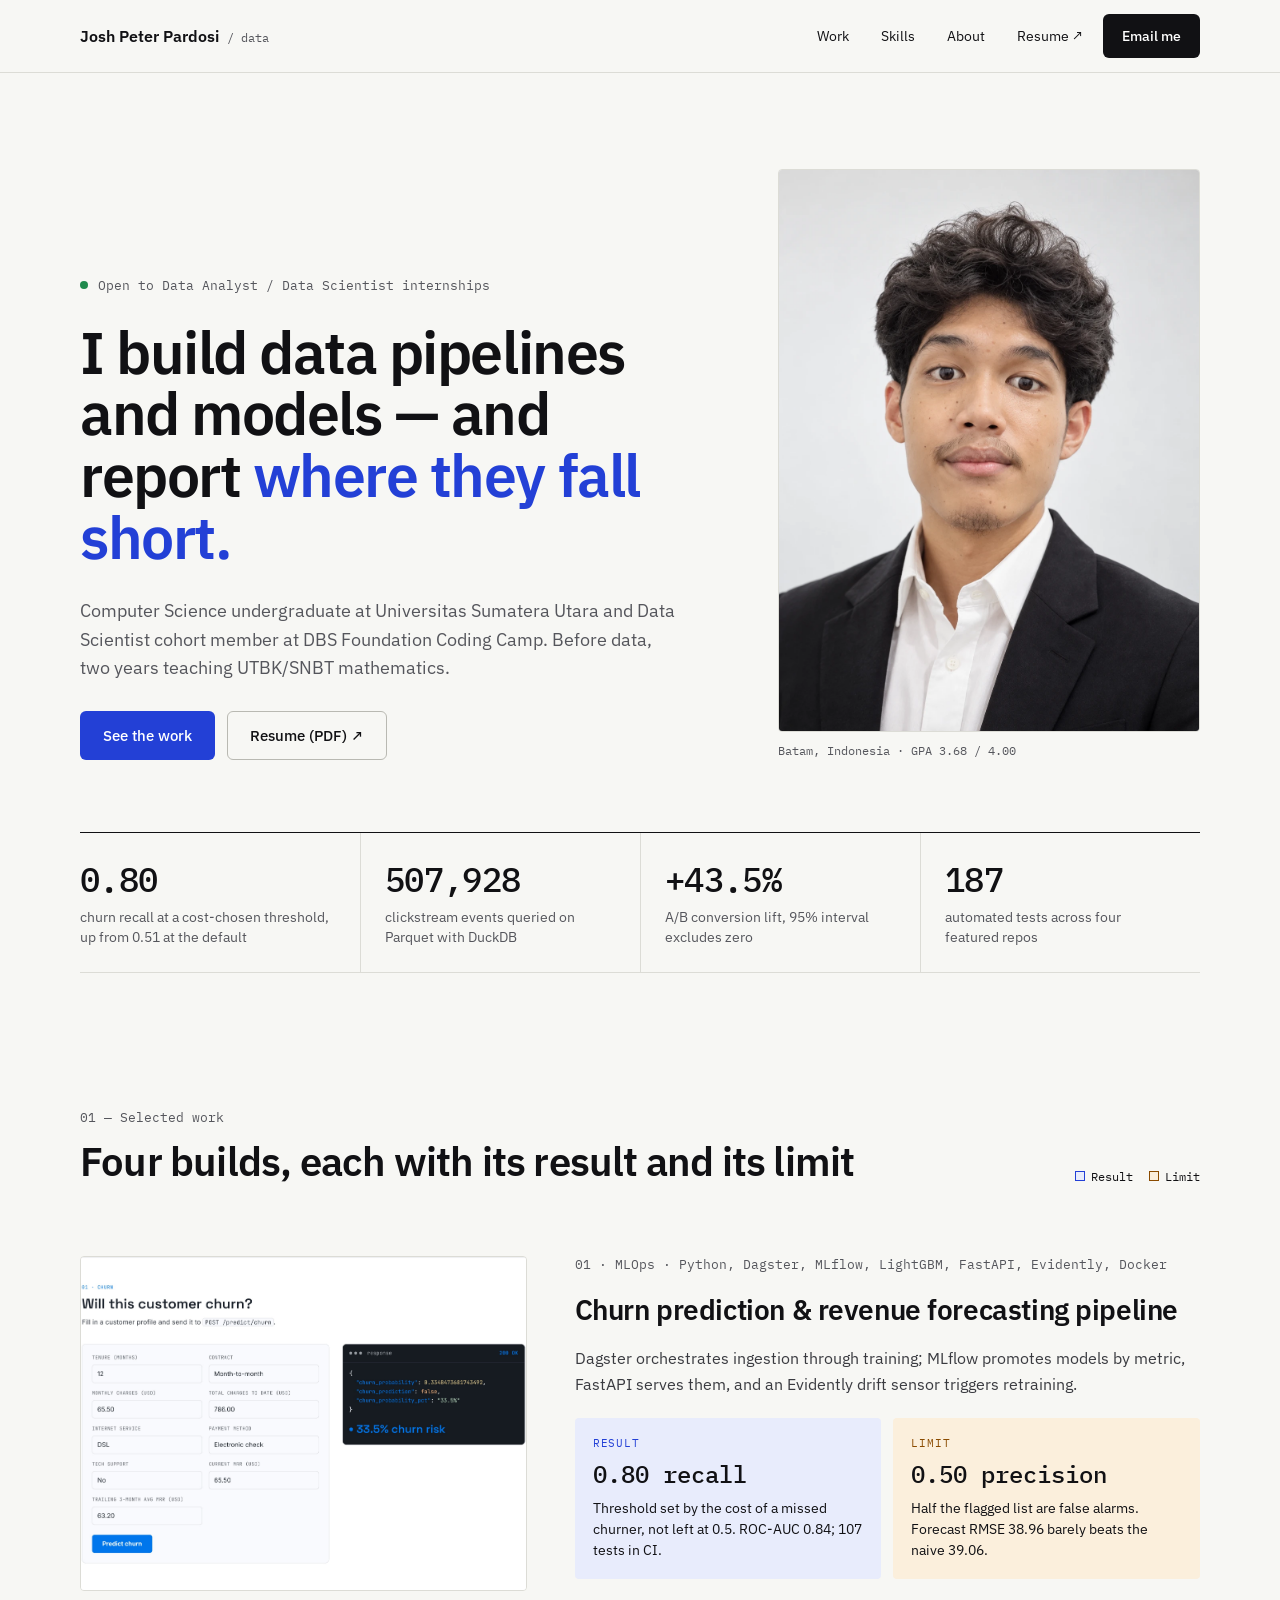
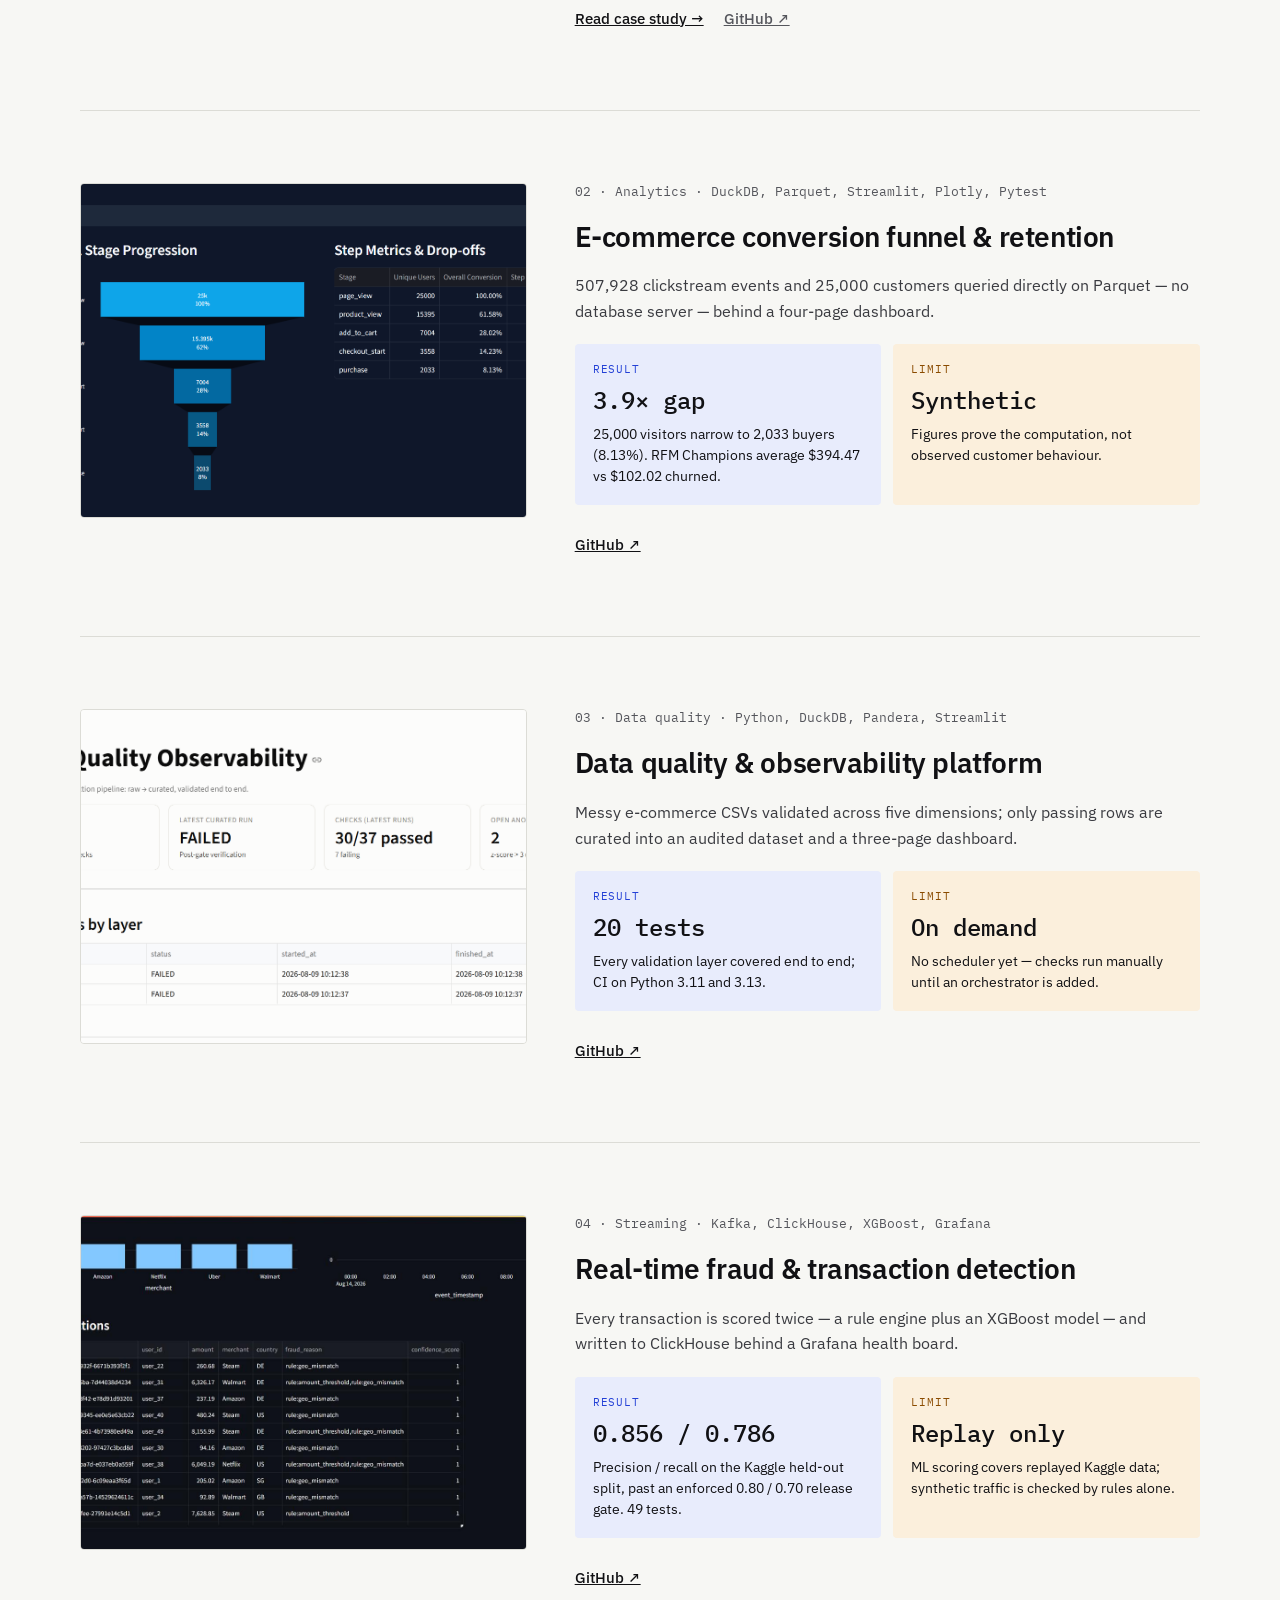
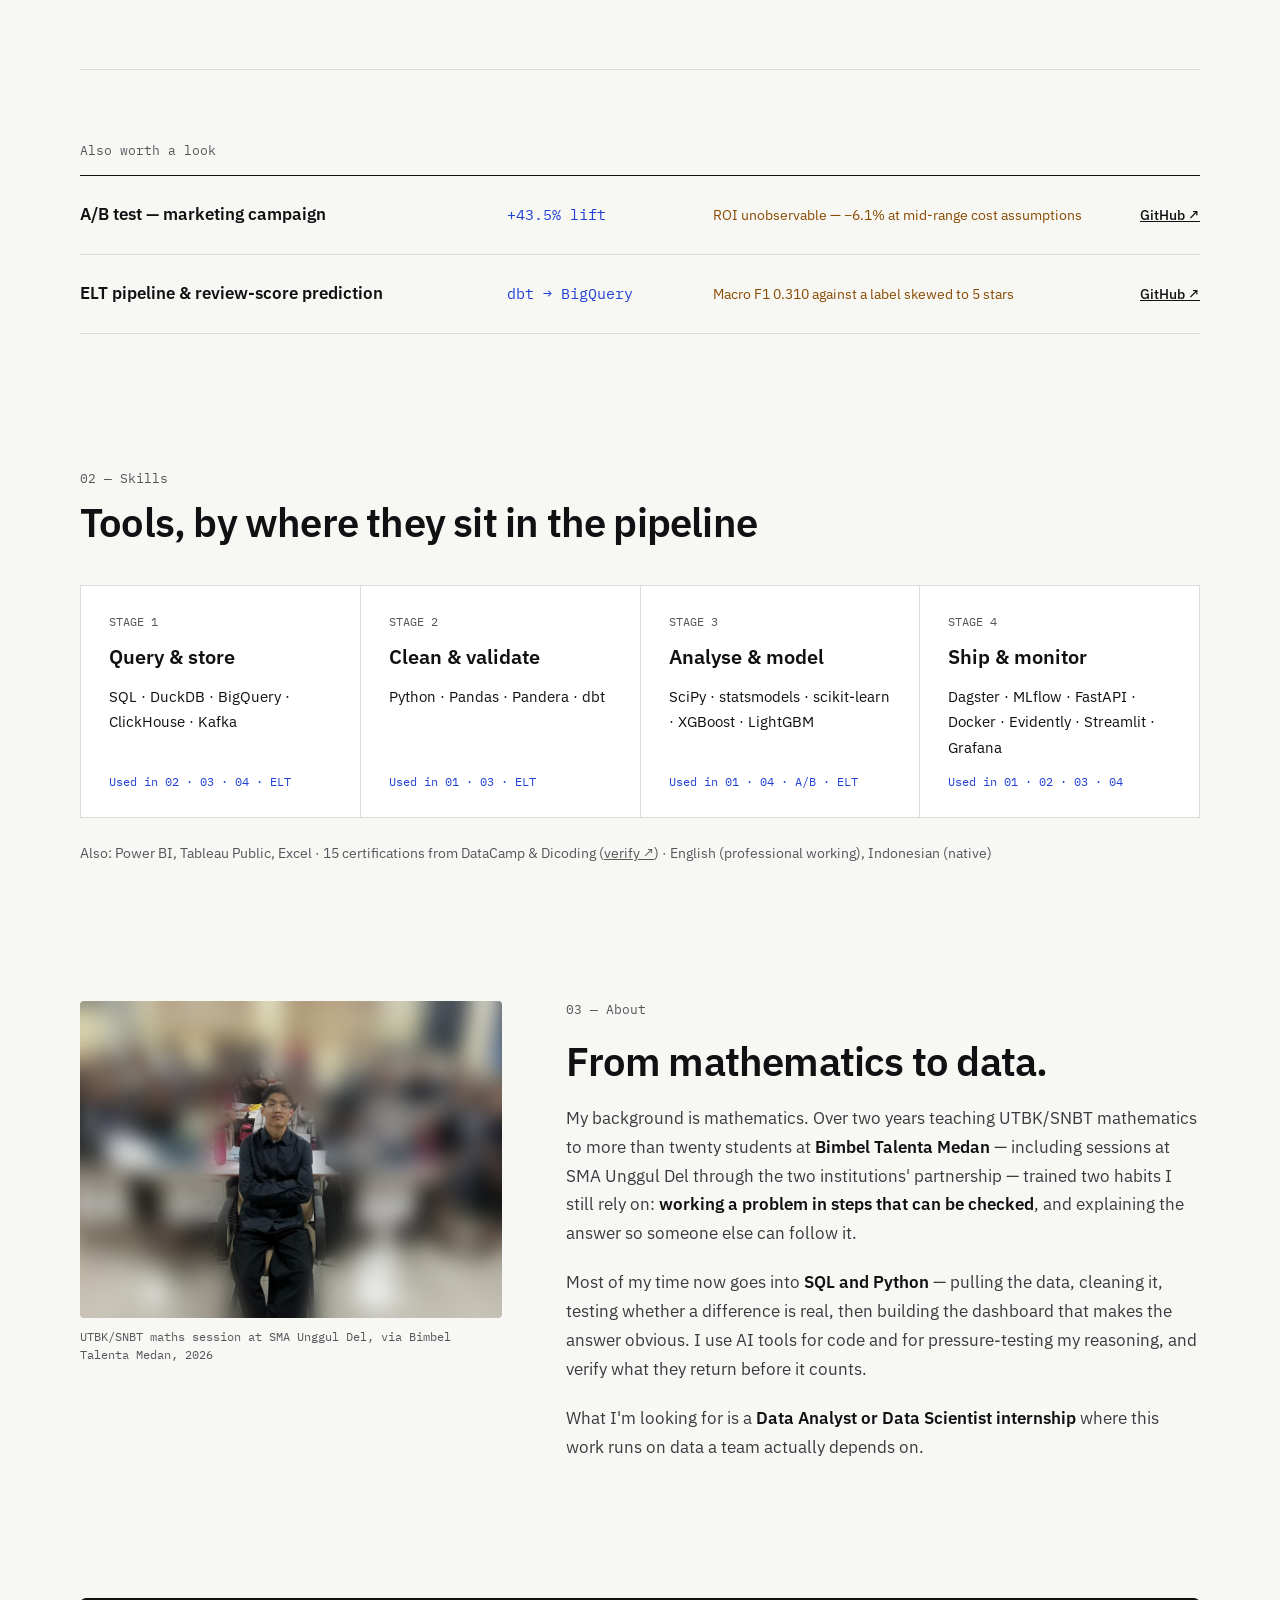
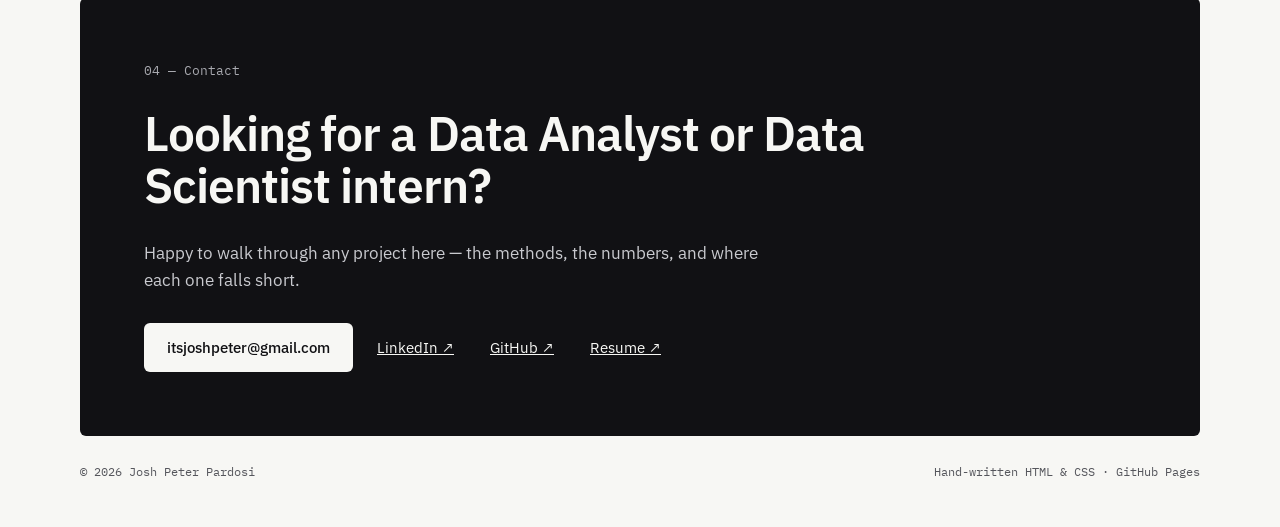
==== commit 5cf9902f: "feat: add churn case study, suit portrait, and refreshed social preview - Move styles into assets/si" ====
--- a/index.html
+++ b/index.html
@@ -10,7 +10,7 @@
 <meta property="og:type" content="website">
 <meta property="og:site_name" content="Josh Peter Pardosi">
 <meta property="og:title" content="Josh Peter Pardosi — Data Analyst & Data Scientist">
-<meta property="og:description" content="Turning raw data into decisions worth trusting. MLOps pipelines, dashboards, and forecasts — with results and their limits stated openly.">
+<meta property="og:description" content="I build data pipelines and models — and report where they fall short. MLOps, analytics, and streaming projects, each with its result and its limit.">
 <meta property="og:url" content="https://joshpeterpardosi.github.io/joshpeterpardosi-portfolio/">
 <meta property="og:image" content="https://joshpeterpardosi.github.io/joshpeterpardosi-portfolio/assets/og-image.png">
 <meta property="og:image:width" content="1200">
@@ -20,1079 +20,253 @@
 
 <meta name="twitter:card" content="summary_large_image">
 <meta name="twitter:title" content="Josh Peter Pardosi — Data Analyst & Data Scientist">
-<meta name="twitter:description" content="Turning raw data into decisions worth trusting. MLOps pipelines, dashboards, and forecasts — with results and their limits stated openly.">
+<meta name="twitter:description" content="I build data pipelines and models — and report where they fall short. MLOps, analytics, and streaming projects, each with its result and its limit.">
 <meta name="twitter:image" content="https://joshpeterpardosi.github.io/joshpeterpardosi-portfolio/assets/og-image.png">
 <link rel="canonical" href="https://joshpeterpardosi.github.io/joshpeterpardosi-portfolio/">
-<link rel="icon" href="data:image/svg+xml,%3Csvg xmlns='http://www.w3.org/2000/svg' viewBox='0 0 100 100'%3E%3Crect width='100' height='100' rx='22' fill='%232b4fe0'/%3E%3Ctext x='50' y='70' font-size='60' font-family='Helvetica,sans-serif' font-weight='700' fill='%23ffffff' text-anchor='middle'%3EJ%3C/text%3E%3C/svg%3E">
+<link rel="icon" href="data:image/svg+xml,%3Csvg xmlns='http://www.w3.org/2000/svg' viewBox='0 0 100 100'%3E%3Crect width='100' height='100' rx='16' fill='%23111114'/%3E%3Ctext x='50' y='70' font-size='60' font-family='Helvetica,sans-serif' font-weight='700' fill='%23ffffff' text-anchor='middle'%3EJ%3C/text%3E%3C/svg%3E">
 <link rel="preconnect" href="https://fonts.googleapis.com">
 <link rel="preconnect" href="https://fonts.gstatic.com" crossorigin>
-<link href="https://fonts.googleapis.com/css2?family=Space+Grotesk:wght@400;500;600;700&family=Plus+Jakarta+Sans:wght@400;500;600;700&family=JetBrains+Mono:wght@400;500&display=swap" rel="stylesheet">
-<style>
-:root{
-  --bg:#e8e6df;
-  --bg-elev:#ffffff;
-  --card:#ffffff;
-  --card-inner:#f1efe9;
-  --hairline:rgba(21,20,15,0.08);
-  --hairline-strong:rgba(21,20,15,0.16);
-  --text:#15140f;
-  --text-dim:rgba(21,20,15,0.64);
-  --text-faint:rgba(21,20,15,0.62);
-  --accent:#2b4fe0;
-  --accent-2:#17309e;
-  --accent-soft:rgba(43,79,224,0.09);
-  --shadow-soft:0 20px 48px rgba(21,20,15,0.10), 0 2px 8px rgba(21,20,15,0.06);
-  --mono:'JetBrains Mono', monospace;
-  --serif-display:'Space Grotesk', sans-serif;
-  --body-font:'Plus Jakarta Sans', sans-serif;
-  --ease:cubic-bezier(0.32,0.72,0,1);
-}
-*{box-sizing:border-box;margin:0;padding:0;}
-html{scroll-behavior:smooth;}
-body{
-  background:var(--bg);
-  color:var(--text);
-  font-family:var(--body-font);
-  overflow-x:hidden;
-  -webkit-font-smoothing:antialiased;
-}
-
-.bg-orb{
-  position:fixed;
-  inset:0;
-  pointer-events:none;
-  z-index:0;
-  overflow:hidden;
-}
-.bg-orb::before,.bg-orb::after{
-  content:'';
-  position:absolute;
-  width:60vw;
-  height:60vw;
-  border-radius:50%;
-  filter:blur(140px);
-  opacity:0.10;
-}
-.bg-orb::before{
-  background:var(--accent);
-  top:-15vw;
-  left:-10vw;
-}
-.bg-orb::after{
-  background:var(--accent-2);
-  bottom:-20vw;
-  right:-15vw;
-  opacity:0.06;
-}
-
-.grain{
-  position:fixed;
-  inset:0;
-  z-index:50;
-  pointer-events:none;
-  opacity:0.02;
-  background-image:url("data:image/svg+xml,%3Csvg xmlns='http://www.w3.org/2000/svg' width='120' height='120'%3E%3Cfilter id='n'%3E%3CfeTurbulence type='fractalNoise' baseFrequency='0.9' numOctaves='2' stitchTiles='stitch'/%3E%3C/filter%3E%3Crect width='100%25' height='100%25' filter='url(%23n)'/%3E%3C/svg%3E");
-}
-
-.container{
-  max-width:1180px;
-  margin:0 auto;
-  padding:0 24px;
-  position:relative;
-  z-index:1;
-}
-
-/* NAV */
-nav{
-  position:fixed;
-  top:20px;
-  left:0;
-  right:0;
-  z-index:40;
-  display:flex;
-  justify-content:center;
-  transition:transform 0.55s var(--ease), opacity 0.4s var(--ease);
-  will-change:transform;
-}
-nav.nav-hidden{
-  transform:translateY(-140%);
-  opacity:0;
-}
-.nav-pill{
-  display:flex;
-  align-items:center;
-  gap:30px;
-  padding:8px 8px 8px 26px;
-  border-radius:999px;
-  background:rgba(255,255,255,0.42);
-  backdrop-filter:blur(28px) saturate(200%);
-  -webkit-backdrop-filter:blur(28px) saturate(200%);
-  border:1px solid rgba(255,255,255,0.65);
-  box-shadow:
-    inset 0 1px 0 rgba(255,255,255,0.95),
-    inset 0 -1px 0 rgba(255,255,255,0.35),
-    0 8px 28px rgba(21,20,15,0.10),
-    0 1px 3px rgba(21,20,15,0.06);
-}
-.nav-links{
-  display:flex;
-  gap:26px;
-  list-style:none;
-}
-.nav-links a{
-  color:var(--text-dim);
-  text-decoration:none;
-  font-size:13px;
-  font-weight:500;
-  transition:color 0.4s var(--ease);
-}
-.nav-links a:hover{color:var(--text);}
-.nav-cta{
-  display:flex;
-  align-items:center;
-  gap:6px;
-  padding:9px 16px;
-  border-radius:999px;
-  background:var(--text);
-  color:var(--bg);
-  font-size:12.5px;
-  font-weight:600;
-  text-decoration:none;
-  transition:transform 0.5s var(--ease), opacity 0.5s var(--ease);
-}
-.nav-cta:hover{transform:scale(1.04);opacity:0.9;}
-.nav-toggle{
-  display:none;
-  width:32px;height:32px;
-  border-radius:50%;
-  border:none;
-  background:rgba(21,20,15,0.06);
-  position:relative;
-  cursor:pointer;
-  flex-shrink:0;
-}
-.nav-toggle span{
-  position:absolute;
-  left:9px;
-  width:14px;
-  height:1.5px;
-  background:var(--text);
-  border-radius:2px;
-  transition:transform 0.5s var(--ease), opacity 0.4s var(--ease), top 0.5s var(--ease);
-}
-.nav-toggle span:nth-child(1){top:13px;}
-.nav-toggle span:nth-child(2){top:18px;}
-.nav-toggle.active span:nth-child(1){top:16px;transform:rotate(45deg);}
-.nav-toggle.active span:nth-child(2){top:16px;transform:rotate(-45deg);}
-
-.mobile-menu{
-  position:fixed;
-  inset:0;
-  z-index:39;
-  background:rgba(232,230,223,0.72);
-  backdrop-filter:blur(32px) saturate(180%);
-  -webkit-backdrop-filter:blur(32px) saturate(180%);
-  display:flex;
-  flex-direction:column;
-  align-items:center;
-  justify-content:center;
-  gap:28px;
-  opacity:0;
-  pointer-events:none;
-  transition:opacity 0.5s var(--ease);
-}
-.mobile-menu.active{opacity:1;pointer-events:auto;}
-.mobile-menu a{
-  font-family:var(--serif-display);
-  font-size:2rem;
-  font-weight:600;
-  color:var(--text);
-  text-decoration:none;
-  opacity:0;
-  transform:translateY(48px);
-  transition:opacity 0.6s var(--ease), transform 0.6s var(--ease);
-}
-.mobile-menu.active a{opacity:1;transform:translateY(0);}
-.mobile-menu.active a:nth-child(1){transition-delay:0.1s;}
-.mobile-menu.active a:nth-child(2){transition-delay:0.15s;}
-.mobile-menu.active a:nth-child(3){transition-delay:0.2s;}
-.mobile-menu.active a:nth-child(4){transition-delay:0.25s;}
-
-/* EYEBROW */
-.eyebrow{
-  display:inline-flex;
-  align-items:center;
-  gap:8px;
-  padding:6px 14px 6px 8px;
-  border-radius:999px;
-  background:var(--accent-soft);
-  border:1px solid rgba(43,79,224,0.28);
-  font-size:10px;
-  text-transform:uppercase;
-  letter-spacing:0.2em;
-  font-weight:600;
-  color:var(--accent);
-}
-.eyebrow .dot{
-  width:6px;height:6px;border-radius:50%;
-  background:var(--accent);
-  box-shadow:0 0 8px var(--accent);
-}
-
-/* HERO */
-.hero{
-  min-height:100dvh;
-  display:flex;
-  flex-direction:column;
-  justify-content:center;
-  padding-top:140px;
-  padding-bottom:80px;
-  position:relative;
-}
-.hero-grid{
-  display:grid;
-  grid-template-columns:1fr 1fr;
-  gap:64px;
-  align-items:center;
-}
-.hero h1{
-  font-family:var(--serif-display);
-  font-weight:700;
-  font-size:clamp(2.8rem, 6.4vw, 5.6rem);
-  line-height:1.0;
-  letter-spacing:-0.03em;
-  margin:22px 0 24px;
-}
-.hero h1 .grad{
-  background:linear-gradient(120deg, var(--accent), var(--accent-2));
-  -webkit-background-clip:text;
-  background-clip:text;
-  color:transparent;
-}
-.hero p.lede{
-  font-size:1.05rem;
-  color:var(--text-dim);
-  max-width:520px;
-  line-height:1.65;
-  margin-bottom:36px;
-}
-.hero-actions{
-  display:flex;
-  gap:14px;
-  align-items:center;
-  flex-wrap:wrap;
-}
-.btn-primary{
-  display:inline-flex;
-  align-items:center;
-  gap:10px;
-  padding:8px 8px 8px 22px;
-  border-radius:999px;
-  background:var(--text);
-  color:var(--bg);
-  text-decoration:none;
-  font-weight:600;
-  font-size:14px;
-  transition:transform 0.5s var(--ease);
-}
-.btn-primary .icon-wrap{
-  width:34px;height:34px;
-  border-radius:50%;
-  background:rgba(255,255,255,0.16);
-  display:flex;align-items:center;justify-content:center;
-  transition:transform 0.5s var(--ease);
-}
-.btn-primary:hover{transform:scale(1.03);}
-.btn-primary:hover .icon-wrap{transform:translate(3px,-2px) scale(1.06);}
-.btn-primary:active{transform:scale(0.98);}
-
-.btn-ghost{
-  display:inline-flex;
-  align-items:center;
-  gap:8px;
-  padding:12px 22px;
-  border-radius:999px;
-  border:1px solid var(--hairline-strong);
-  color:var(--text);
-  text-decoration:none;
-  font-weight:500;
-  font-size:14px;
-  transition:background 0.5s var(--ease), border-color 0.5s var(--ease);
-}
-.btn-ghost:hover{background:rgba(21,20,15,0.04);border-color:rgba(21,20,15,0.24);}
-
-.hero-visual{
-  display:flex;
-  flex-direction:column;
-  gap:20px;
-}
-.hero-portrait{
-  padding:8px;
-  border-radius:2.25rem;
-  background:var(--bg-elev);
-  border:1px solid var(--hairline);
-  box-shadow:var(--shadow-soft);
-}
-.hero-portrait img{
-  width:100%;
-  aspect-ratio:4/5;
-  object-fit:cover;
-  border-radius:calc(2.25rem - 8px);
-  display:block;
-  filter:saturate(0.95) contrast(1.03);
-}
-.hero-stats-strip{
-  display:flex;
-  padding:22px 8px;
-  background:var(--bg-elev);
-  border:1px solid var(--hairline);
-  border-radius:1.5rem;
-  box-shadow:var(--shadow-soft);
-}
-.hero-stats-strip .stat-item{
-  flex:1;
-  display:flex;
-  flex-direction:column;
-  gap:6px;
-  padding:0 16px;
-  border-left:1px solid var(--hairline);
-  text-align:center;
-}
-.hero-stats-strip .stat-item:first-child{border-left:none;}
-.hero-stats-strip .stat-num{
-  font-family:var(--serif-display);
-  font-size:1.35rem;
-  font-weight:700;
-}
-.hero-stats-strip .stat-label{
-  font-size:10.5px;
-  color:var(--text-faint);
-  text-transform:uppercase;
-  letter-spacing:0.1em;
-  line-height:1.4;
-}
-.about-portrait{
-  padding:8px;
-  border-radius:2rem;
-  background:var(--bg-elev);
-  border:1px solid var(--hairline);
-  box-shadow:var(--shadow-soft);
-  max-width:100%;
-  margin-bottom:28px;
-}
-.about-portrait img{
-  width:100%;
-  aspect-ratio:3/2;
-  object-fit:cover;
-  object-position:center 30%;
-  border-radius:calc(2rem - 8px);
-  display:block;
-  filter:saturate(0.92) contrast(1.03);
-}
-.about-caption{
-  font-family:var(--mono);
-  font-size:12px;
-  color:var(--text-faint);
-  letter-spacing:0.04em;
-  margin:12px 0 0;
-}
-/* SECTION HEADERS */
-.section{
-  padding:96px 0;
-  position:relative;
-  scroll-margin-top:96px;
-}
-.section-head{
-  display:flex;
-  justify-content:space-between;
-  align-items:flex-end;
-  gap:24px;
-  margin-bottom:56px;
-  flex-wrap:wrap;
-}
-.section-num{
-  font-family:var(--mono);
-  font-size:12px;
-  color:var(--text-faint);
-  letter-spacing:0.1em;
-}
-.section-title{
-  font-family:var(--serif-display);
-  font-size:clamp(1.8rem,3.4vw,2.6rem);
-  font-weight:600;
-  letter-spacing:-0.01em;
-  margin-top:8px;
-}
-.section-desc{
-  color:var(--text-dim);
-  font-size:14.5px;
-  max-width:280px;
-  line-height:1.6;
-}
-
-/* PROJECT BENTO */
-.bento{
-  display:grid;
-  grid-template-columns:repeat(12,1fr);
-  gap:20px;
-}
-#skills .bento{align-items:start;}
-.card-shell{
-  grid-column:span 12;
-  padding:5px;
-  border-radius:2rem;
-  background:var(--bg-elev);
-  border:1px solid var(--hairline);
-  box-shadow:var(--shadow-soft);
-  opacity:0;
-  transform:translateY(48px);
-  filter:blur(8px);
-  transition:opacity 0.9s var(--ease), transform 0.9s var(--ease), filter 0.9s var(--ease);
-}
-.card-shell.in-view{opacity:1;transform:translateY(0);filter:blur(0);}
-.card-shell.big{grid-column:span 8;}
-.card-shell.small{grid-column:span 4;}
-.card-shell.half{grid-column:span 6;}
-
-.card-core{
-  border-radius:calc(2rem - 5px);
-  background:var(--card);
-  padding:32px;
-  height:100%;
-  display:flex;
-  flex-direction:column;
-  gap:16px;
-}
-.card-tags{
-  display:flex;
-  flex-wrap:wrap;
-  gap:8px;
-}
-.card-tags span{
-  font-family:var(--mono);
-  font-size:10.5px;
-  color:var(--accent);
-  background:var(--accent-soft);
-  padding:4px 10px;
-  border-radius:999px;
-  border:1px solid rgba(43,79,224,0.20);
-}
-.card-core h3{
-  font-family:var(--serif-display);
-  font-size:1.35rem;
-  font-weight:600;
-  line-height:1.25;
-  margin-top:4px;
-}
-.card-core p{
-  color:var(--text-dim);
-  font-size:14px;
-  line-height:1.7;
-}
-.card-core p.finding{
-  color:var(--text);
-  font-size:13.5px;
-  padding:14px 16px;
-  background:var(--card-inner);
-  border-radius:14px;
-  border-left:2px solid var(--accent);
-}
-.card-core p.limit{
-  color:var(--text-dim);
-  font-size:13px;
-  font-style:italic;
-}
-.card-cover{
-  border-radius:1.1rem;
-  overflow:hidden;
-  aspect-ratio:16/9;
-  background:var(--card-inner);
-  margin-bottom:4px;
-}
-.card-cover img{
-  width:100%;
-  height:100%;
-  object-fit:cover;
-  display:block;
-  filter:saturate(0.85) contrast(1.05);
-  transition:transform 0.8s var(--ease), filter 0.8s var(--ease);
-}
-.card-shell:hover .card-cover img{
-  transform:scale(1.04);
-  filter:saturate(1) contrast(1.05);
-}
-.card-links{
-  display:flex;
-  gap:16px;
-  margin-top:auto;
-  padding-top:8px;
-}
-.card-links a{
-  color:var(--text);
-  text-decoration:none;
-  font-size:13px;
-  font-weight:600;
-  display:inline-flex;
-  align-items:center;
-  gap:6px;
-  transition:gap 0.4s var(--ease), opacity .4s var(--ease);
-}
-.card-links a:hover{gap:10px;opacity:0.8;}
-
-/* TOOL GRID */
-.tool-grid{
-  display:grid;
-  grid-template-columns:repeat(auto-fill, minmax(96px, 1fr));
-  gap:10px;
-  margin-top:4px;
-}
-.tool{
-  display:flex;
-  flex-direction:column;
-  align-items:center;
-  justify-content:center;
-  gap:9px;
-  padding:16px 8px;
-  border-radius:14px;
-  background:var(--card-inner);
-  border:1px solid transparent;
-  transition:background 0.45s var(--ease), border-color 0.45s var(--ease), transform 0.45s var(--ease);
-}
-.tool svg{
-  width:22px;
-  height:22px;
-  fill:var(--text-dim);
-  transition:fill 0.45s var(--ease), transform 0.45s var(--ease);
-}
-.tool span{
-  font-family:var(--mono);
-  font-size:11px;
-  color:var(--text-faint);
-  letter-spacing:0.02em;
-  text-align:center;
-  line-height:1.3;
-  transition:color 0.45s var(--ease);
-}
-.tool:hover{
-  background:var(--accent-soft);
-  border-color:rgba(43,79,224,0.2);
-  transform:translateY(-2px);
-}
-.tool:hover svg{fill:var(--accent);transform:scale(1.08);}
-.tool:hover span{color:var(--accent);}
-
-/* DARK FEATURE CARD */
-.card-core.accent{
-  background:#15140f;
-  color:#fff;
-}
-.card-core.accent h4{color:rgba(255,255,255,0.55);}
-.card-core.accent p{color:rgba(255,255,255,0.72);}
-.card-core.accent .card-links a{color:#fff;}
-.card-core.accent .stat-big{
-  font-family:var(--serif-display);
-  font-size:3.6rem;
-  font-weight:700;
-  line-height:1;
-  letter-spacing:-0.03em;
-  color:#fff;
-}
-
-/* SKILLS BENTO */
-.skill-card h4{
-  font-family:var(--mono);
-  font-size:11px;
-  text-transform:uppercase;
-  letter-spacing:0.16em;
-  color:var(--accent-2);
-  margin-bottom:12px;
-}
-.skill-card p{
-  color:var(--text-dim);
-  font-size:13.5px;
-  line-height:1.75;
-}
-
-/* ABOUT */
-.about-heading{
-  font-family:var(--serif-display);
-  font-size:clamp(1.9rem,4vw,2.8rem);
-  font-weight:600;
-  line-height:1.15;
-  letter-spacing:-0.01em;
-  margin-top:8px;
-}
-.about-grid{
-  display:grid;
-  grid-template-columns:0.85fr 1.15fr;
-  gap:48px;
-  align-items:start;
-}
-.about-body p{
-  color:var(--text-dim);
-  font-size:15.5px;
-  line-height:1.85;
-  margin-bottom:20px;
-}
-.about-body strong{color:var(--text);font-weight:600;}
-
-/* CONTACT / FOOTER */
-.contact-shell{
-  padding:6px;
-  border-radius:2.5rem;
-  background:var(--bg-elev);
-  border:1px solid var(--hairline);
-  box-shadow:var(--shadow-soft);
-}
-.contact-core{
-  border-radius:calc(2.5rem - 6px);
-  background:linear-gradient(155deg, rgba(255,255,255,0.86) 0%, rgba(255,255,255,0.52) 100%);
-  box-shadow:inset 0 1px 0 rgba(255,255,255,0.9), inset 0 0 0 1px rgba(255,255,255,0.45);
-  padding:72px 48px;
-  text-align:center;
-  position:relative;
-  overflow:hidden;
-}
-.glass-blob{
-  position:absolute;
-  border-radius:50%;
-  filter:blur(58px);
-  pointer-events:none;
-  z-index:0;
-}
-.blob-a{
-  width:340px;height:340px;
-  background:rgba(43,79,224,0.40);
-  top:-110px;left:-70px;
-}
-.blob-b{
-  width:300px;height:300px;
-  background:rgba(23,48,158,0.28);
-  bottom:-120px;right:-60px;
-}
-.contact-inner{
-  position:relative;
-  z-index:1;
-}
-.contact-sub{
-  color:var(--text-dim);
-  font-size:15px;
-  line-height:1.65;
-  max-width:460px;
-  margin:0 auto 32px;
-}
-.contact-links{
-  display:flex;
-  justify-content:center;
-  flex-wrap:wrap;
-  gap:10px;
-  margin-top:28px;
-}
-.contact-links a{
-  display:inline-flex;
-  align-items:center;
-  gap:8px;
-  padding:11px 20px;
-  border-radius:999px;
-  background:var(--bg-elev);
-  border:1px solid var(--hairline);
-  color:var(--text);
-  text-decoration:none;
-  font-size:13.5px;
-  font-weight:600;
-  transition:transform 0.45s var(--ease), border-color 0.45s var(--ease), color 0.45s var(--ease);
-}
-.contact-links a svg{
-  width:15px;height:15px;
-  fill:var(--text-faint);
-  transition:fill 0.45s var(--ease);
-}
-.contact-links a:hover{
-  transform:translateY(-2px);
-  border-color:rgba(43,79,224,0.35);
-  color:var(--accent);
-}
-.contact-links a:hover svg{fill:var(--accent);}
-
-.contact-core h2{
-  font-family:var(--serif-display);
-  font-size:clamp(2rem,5vw,3.4rem);
-  font-weight:700;
-  letter-spacing:-0.025em;
-  line-height:1.06;
-  margin:0 0 18px;
-}
-footer{
-  padding:40px 0 60px;
-  display:flex;
-  justify-content:space-between;
-  align-items:center;
-  color:var(--text-faint);
-  font-size:12.5px;
-  flex-wrap:wrap;
-  gap:12px;
-}
-footer a{color:var(--text-faint);text-decoration:none;}
-footer a:hover{color:var(--text-dim);}
-
-.reveal{
-  opacity:0;
-  transform:translateY(32px);
-  filter:blur(6px);
-  transition:opacity 0.9s var(--ease), transform 0.9s var(--ease), filter 0.9s var(--ease);
-}
-.reveal.in-view{opacity:1;transform:translateY(0);filter:blur(0);}
-
-/* MOBILE */
-@media (max-width:768px){
-  .nav-links{display:none;}
-  .nav-pill{gap:16px;padding:10px 10px 10px 18px;}
-  .nav-toggle{display:block;}
-  .hero{padding-top:96px;padding-bottom:48px;}
-  .hero-grid{grid-template-columns:1fr;gap:26px;}
-  .hero h1{font-size:2.45rem;margin:14px 0 16px;}
-  .hero p.lede{font-size:0.97rem;line-height:1.6;margin-bottom:26px;}
-  .hero-portrait{padding:6px;border-radius:1.6rem;}
-  .hero-portrait img{aspect-ratio:5/4;object-position:center 22%;border-radius:calc(1.6rem - 6px);}
-  .hero-stats-strip{padding:16px 4px;border-radius:1.2rem;}
-  .hero-stats-strip .stat-item{padding:0 8px;}
-  .hero-stats-strip .stat-num{font-size:1.05rem;}
-  .hero-stats-strip .stat-label{font-size:9.5px;letter-spacing:0.06em;}
-  .card-shell.big,.card-shell.small,.card-shell.half{grid-column:span 12;}
-  .about-grid{grid-template-columns:1fr;gap:28px;}
-  .about-portrait{max-width:420px;}
-  .about-portrait img{aspect-ratio:1/1;object-position:center 28%;}
-  .section{padding:64px 0;}
-  .contact-core{padding:48px 24px;}
-  .section-head{margin-bottom:36px;}
-}
-</style>
+<link href="https://fonts.googleapis.com/css2?family=IBM+Plex+Mono:wght@400;500&family=IBM+Plex+Sans:wght@400;500;600&display=swap" rel="stylesheet">
+<link rel="stylesheet" href="assets/site.css">
 </head>
 <body>
 
-<div class="bg-orb"></div>
-<div class="grain"></div>
-
-<nav>
-  <div class="nav-pill">
-    <ul class="nav-links">
-      <li><a href="#work">Work</a></li>
-      <li><a href="#skills">Skills</a></li>
-      <li><a href="#about">About</a></li>
-    </ul>
-    <a class="nav-cta" href="#contact">Let's talk</a>
-    <button class="nav-toggle" id="navToggle" aria-label="Open menu"><span></span><span></span></button>
-  </div>
-</nav>
-
-<div class="mobile-menu" id="mobileMenu">
-  <a href="#work">Work</a>
-  <a href="#skills">Skills</a>
-  <a href="#about">About</a>
-  <a href="#contact">Contact</a>
-</div>
-
-<header class="hero">
-  <div class="container">
-    <div class="hero-grid">
-      <div>
-        <span class="eyebrow"><span class="dot"></span>Data Analyst · Data Scientist</span>
-        <h1>Josh Peter<br><span class="grad">Pardosi.</span></h1>
-        <p class="lede">Turning raw data into decisions worth trusting. Computer Science undergraduate at Universitas Sumatera Utara and Data Scientist Cohort member, Coding Camp by DBS Foundation — building analytical rigor through pipelines, dashboards, and forecasts that hold up under scrutiny.</p>
-        <div class="hero-actions">
-          <a class="btn-primary" href="#work">
-            View featured work
-            <span class="icon-wrap">
-              <svg width="14" height="14" viewBox="0 0 24 24" fill="none" stroke="currentColor" stroke-width="1.6"><path d="M7 17L17 7M17 7H9M17 7V15"/></svg>
-            </span>
-          </a>
-          <a class="btn-ghost" href="#contact">Get in touch</a>
-        </div>
-      </div>
-
-      <div class="hero-visual reveal">
-        <div class="hero-portrait">
-          <img src="assets/josh-portrait.jpg" alt="Josh Peter Pardosi">
-        </div>
-        <div class="hero-stats-strip">
-          <div class="stat-item">
-            <span class="stat-num">3.68</span>
-            <span class="stat-label">GPA / 4.00</span>
-          </div>
-          <div class="stat-item">
-            <span class="stat-num">15</span>
-            <span class="stat-label">Certifications</span>
-          </div>
-          <div class="stat-item">
-            <span class="stat-num">2+ yrs</span>
-            <span class="stat-label">Teaching Math</span>
-          </div>
-        </div>
-      </div>
-    </div>
+<header class="site-header">
+  <div class="wrap header-row">
+    <a class="wordmark" href="#top">Josh Peter Pardosi <span>/ data</span></a>
+    <nav class="nav" aria-label="Primary">
+      <a class="nav-link" href="#work">Work</a>
+      <a class="nav-link hide-sm" href="#skills">Skills</a>
+      <a class="nav-link hide-sm" href="#about">About</a>
+      <a class="nav-link hide-sm" href="https://drive.google.com/file/d/1CFjbA9SSnH6z_P5UXqEPdtS3azNIEM0c/view?usp=drive_link" target="_blank" rel="noopener">Resume ↗</a>
+      <a class="btn btn-dark" href="mailto:itsjoshpeter@gmail.com">Email me</a>
+    </nav>
   </div>
 </header>
 
-<section class="section" id="work">
-  <div class="container">
-    <div class="section-head reveal">
-      <div>
-        <span class="section-num">01 — Featured Work</span>
-        <h2 class="section-title">Four projects, in depth</h2>
-      </div>
-      <p class="section-desc">End-to-end builds — orchestration, modeling, dashboards — reported with the limits included, not smoothed over.</p>
-    </div>
-
-    <div class="bento">
-
-      <div class="card-shell big">
-        <div class="card-core">
-          <div class="card-cover"><img src="assets/project-churn-mlops.jpg" alt="MLOps churn prediction pipeline dashboard"></div>
-          <div class="card-tags"><span>Python</span><span>Dagster</span><span>MLflow</span><span>LightGBM</span><span>FastAPI</span><span>Evidently</span><span>Docker</span></div>
-          <h3>MLOps Pipeline — Churn Prediction &amp; Revenue Forecasting</h3>
-          <p>End-to-end MLOps loop for a SaaS subscription business — Dagster orchestrates ingestion through training, MLflow tracks and promotes both models by their evaluation metric, a FastAPI service serves live predictions, and an Evidently-monitored drift sensor triggers retraining automatically.</p>
-          <p class="finding">101 tests run standalone in CI — mocks and tmp_path only — the docker-compose stack was verified end-to-end, serving predictions from the production-aliased churn model at 0.84 ROC-AUC.</p>
-          <p class="limit">Forecast RMSE (38.96) barely beats a naive baseline (39.06); churn recall sits at 0.51 — neither model is tuned for production-grade capture yet.</p>
-          <div class="card-links"><a href="https://github.com/joshpeterpardosi/churn-mlops-forecasting-ops" target="_blank" rel="noopener">View on GitHub ↗</a></div>
-        </div>
-      </div>
-
-      <div class="card-shell small">
-        <div class="card-core">
-          <div class="card-cover"><img src="assets/project-ecommerce-funnel.png" alt="E-commerce conversion funnel dashboard"></div>
-          <div class="card-tags"><span>DuckDB</span><span>Streamlit</span><span>Plotly</span></div>
-          <h3>E-Commerce Conversion Funnel &amp; Retention Platform</h3>
-          <p>507,928 clickstream events and 25,000 customer records queried directly on Parquet with DuckDB — no database server — behind a four-page dashboard.</p>
-          <p class="finding">25,000 visitors narrow to 2,033 purchasers (8.13%). RFM isolates 113 Champions averaging $394.47 vs $102.02 churned — a 3.9× gap.</p>
-          <p class="limit">Data is synthetic — figures show correct computation, not observed behaviour.</p>
-          <div class="card-links"><a href="https://github.com/joshpeterpardosi/ecommerce-funnel-retention" target="_blank" rel="noopener">View on GitHub ↗</a></div>
-        </div>
-      </div>
-
-      <div class="card-shell half">
-        <div class="card-core">
-          <div class="card-cover"><img src="assets/project-data-quality.png" alt="Data quality observability dashboard"></div>
-          <div class="card-tags"><span>Python</span><span>Pandera</span><span>Streamlit</span></div>
-          <h3>Data Quality &amp; Observability Platform</h3>
-          <p>Ingests messy e-commerce CSVs into DuckDB, validates against rules across five dimensions, curates passing rows into a three-page observability dashboard.</p>
-          <p class="finding">20 tests cover every validation layer end to end, CI running the full suite across Python 3.11 and 3.13.</p>
-          <p class="limit">No scheduler yet — checks run on demand until an orchestrator is added.</p>
-          <div class="card-links"><a href="https://github.com/joshpeterpardosi/data-quality-observability" target="_blank" rel="noopener">View on GitHub ↗</a></div>
-        </div>
-      </div>
-
-      <div class="card-shell half">
-        <div class="card-core">
-          <div class="card-cover"><img src="assets/project-real-time-pipeline.jpg" alt="Real-time fraud detection pipeline board"></div>
-          <div class="card-tags"><span>Kafka</span><span>ClickHouse</span><span>XGBoost</span><span>Grafana</span></div>
-          <h3>Real-Time Fraud/Transaction Detection</h3>
-          <p>Streaming pipeline scoring every transaction twice — a rule engine plus an XGBoost model — writing raw and flagged events into ClickHouse behind a Grafana health board.</p>
-          <p class="finding">Model cleared an enforced 0.80/0.70 precision/recall bar at 0.846 / 0.786 on the Kaggle held-out split. 46 tests cover engine, consumer, and live stack.</p>
-          <p class="limit">ML scoring applies only to replayed Kaggle transactions — synthetic traffic checked by rules alone.</p>
-          <div class="card-links"><a href="https://github.com/joshpeterpardosi/real-time-event-pipeline" target="_blank" rel="noopener">View on GitHub ↗</a></div>
-        </div>
-      </div>
-
-    </div>
-  </div>
-</section>
-
-<section class="section">
-  <div class="container">
-    <div class="section-head reveal">
-      <div>
-        <span class="section-num">02 — More Projects</span>
-        <h2 class="section-title">Also worth a look</h2>
-      </div>
-    </div>
-    <div class="bento">
-      <div class="card-shell half">
-        <div class="card-core">
-          <div class="card-tags"><span>Pandas</span><span>SciPy</span><span>statsmodels</span></div>
-          <h3>A/B Testing — Marketing Campaign Effectiveness</h3>
-          <p>588,101-user experiment: ad group converted at 2.55% vs 1.79% control, a 43.5% relative lift whose 95% interval never crosses zero.</p>
-          <p class="limit">Profitability unanswerable — cost per impression never observed; at mid-range assumptions ROI lands at −6.1%.</p>
-          <div class="card-links"><a href="https://github.com/joshpeterpardosi/ab-test-marketing-analysis" target="_blank" rel="noopener">GitHub ↗</a></div>
-        </div>
-      </div>
-      <div class="card-shell half">
-        <div class="card-core">
-          <div class="card-tags"><span>dbt</span><span>BigQuery</span><span>scikit-learn</span></div>
-          <h3>E-Commerce ELT Pipeline &amp; Review Score Prediction</h3>
-          <p>Olist Brazilian e-commerce dataset loaded into BigQuery, modeled through dbt staging and mart layers, feeding a review-score classifier.</p>
-          <p class="limit">Accuracy 0.481, macro F1 0.310 vs a label skewed to 5 stars — Delivery Delay carries ~29% of feature importance.</p>
-          <div class="card-links"><a href="https://github.com/joshpeterpardosi/ecommerce-elt-pipeline" target="_blank" rel="noopener">GitHub ↗</a></div>
-        </div>
-      </div>
-    </div>
-  </div>
-</section>
-
-<section class="section" id="skills">
-  <div class="container">
-    <div class="section-head reveal">
-      <div>
-        <span class="section-num">03 — Skills</span>
-        <h2 class="section-title">What I work with</h2>
-      </div>
-    </div>
-    <div class="bento">
-      <div class="card-shell" style="grid-column:span 12;">
-        <div class="card-core skill-card">
-          <h4>Tools &amp; Stack</h4>
-          <div class="tool-grid">
-          <div class="tool"><svg viewBox="0 0 24 24" aria-hidden="true"><path d="M14.25.18l.9.2.73.26.59.3.45.32.34.34.25.34.16.33.1.3.04.26.02.2-.01.13V8.5l-.05.63-.13.55-.21.46-.26.38-.3.31-.33.25-.35.19-.35.14-.33.1-.3.07-.26.04-.21.02H8.77l-.69.05-.59.14-.5.22-.41.27-.33.32-.27.35-.2.36-.15.37-.1.35-.07.32-.04.27-.02.21v3.06H3.17l-.21-.03-.28-.07-.32-.12-.35-.18-.36-.26-.36-.36-.35-.46-.32-.59-.28-.73-.21-.88-.14-1.05-.05-1.23.06-1.22.16-1.04.24-.87.32-.71.36-.57.4-.44.42-.33.42-.24.4-.16.36-.1.32-.05.24-.01h.16l.06.01h8.16v-.83H6.18l-.01-2.75-.02-.37.05-.34.11-.31.17-.28.25-.26.31-.23.38-.2.44-.18.51-.15.58-.12.64-.1.71-.06.77-.04.84-.02 1.27.05zm-6.3 1.98l-.23.33-.08.41.08.41.23.34.33.22.41.09.41-.09.33-.22.23-.34.08-.41-.08-.41-.23-.33-.33-.22-.41-.09-.41.09zm13.09 3.95l.28.06.32.12.35.18.36.27.36.35.35.47.32.59.28.73.21.88.14 1.04.05 1.23-.06 1.23-.16 1.04-.24.86-.32.71-.36.57-.4.45-.42.33-.42.24-.4.16-.36.09-.32.05-.24.02-.16-.01h-8.22v.82h5.84l.01 2.76.02.36-.05.34-.11.31-.17.29-.25.25-.31.24-.38.2-.44.17-.51.15-.58.13-.64.09-.71.07-.77.04-.84.01-1.27-.04-1.07-.14-.9-.2-.73-.25-.59-.3-.45-.33-.34-.34-.25-.34-.16-.33-.1-.3-.04-.25-.02-.2.01-.13v-5.34l.05-.64.13-.54.21-.46.26-.38.3-.32.33-.24.35-.2.35-.14.33-.1.3-.06.26-.04.21-.02.13-.01h5.84l.69-.05.59-.14.5-.21.41-.28.33-.32.27-.35.2-.36.15-.36.1-.35.07-.32.04-.28.02-.21V6.07h2.09l.14.01zm-6.47 14.25l-.23.33-.08.41.08.41.23.33.33.23.41.08.41-.08.33-.23.23-.33.08-.41-.08-.41-.23-.33-.33-.23-.41-.08-.41.08z"/></svg><span>Python</span></div>
-          <div class="tool"><svg viewBox="0 0 24 24" aria-hidden="true"><path d="M23.5594 14.7228a.5269.5269 0 0 0-.0563-.1191c-.139-.2632-.4768-.3418-1.0074-.2321-1.6533.3411-2.2935.1312-2.5256-.0191 1.342-2.0482 2.445-4.522 3.0411-6.8297.2714-1.0507.7982-3.5237.1222-4.7316a1.5641 1.5641 0 0 0-.1509-.235C21.6931.9086 19.8007.0248 17.5099.0005c-1.4947-.0158-2.7705.3461-3.1161.4794a9.449 9.449 0 0 0-.5159-.0816 8.044 8.044 0 0 0-1.3114-.1278c-1.1822-.0184-2.2038.2642-3.0498.8406-.8573-.3211-4.7888-1.645-7.2219.0788C.9359 2.1526.3086 3.8733.4302 6.3043c.0409.818.5069 3.334 1.2423 5.7436.4598 1.5065.9387 2.7019 1.4334 3.582.553.9942 1.1259 1.5933 1.7143 1.7895.4474.1491 1.1327.1441 1.8581-.7279.8012-.9635 1.5903-1.8258 1.9446-2.2069.4351.2355.9064.3625 1.39.3772a.0569.0569 0 0 0 .0004.0041 11.0312 11.0312 0 0 0-.2472.3054c-.3389.4302-.4094.5197-1.5002.7443-.3102.064-1.1344.2339-1.1464.8115-.0025.1224.0329.2309.0919.3268.2269.4231.9216.6097 1.015.6331 1.3345.3335 2.5044.092 3.3714-.6787-.017 2.231.0775 4.4174.3454 5.0874.2212.5529.7618 1.9045 2.4692 1.9043.2505 0 .5263-.0291.8296-.0941 1.7819-.3821 2.5557-1.1696 2.855-2.9059.1503-.8707.4016-2.8753.5388-4.1012.0169-.0703.0357-.1207.057-.1362.0007-.0005.0697-.0471.4272.0307a.3673.3673 0 0 0 .0443.0068l.2539.0223.0149.001c.8468.0384 1.9114-.1426 2.5312-.4308.6438-.2988 1.8057-1.0323 1.5951-1.6698zM2.371 11.8765c-.7435-2.4358-1.1779-4.8851-1.2123-5.5719-.1086-2.1714.4171-3.6829 1.5623-4.4927 1.8367-1.2986 4.8398-.5408 6.108-.13-.0032.0032-.0066.0061-.0098.0094-2.0238 2.044-1.9758 5.536-1.9708 5.7495-.0002.0823.0066.1989.0162.3593.0348.5873.0996 1.6804-.0735 2.9184-.1609 1.1504.1937 2.2764.9728 3.0892.0806.0841.1648.1631.2518.2374-.3468.3714-1.1004 1.1926-1.9025 2.1576-.5677.6825-.9597.5517-1.0886.5087-.3919-.1307-.813-.5871-1.2381-1.3223-.4796-.839-.9635-2.0317-1.4155-3.5126zm6.0072 5.0871c-.1711-.0428-.3271-.1132-.4322-.1772.0889-.0394.2374-.0902.4833-.1409 1.2833-.2641 1.4815-.4506 1.9143-1.0002.0992-.126.2116-.2687.3673-.4426a.3549.3549 0 0 0 .0737-.1298c.1708-.1513.2724-.1099.4369-.0417.156.0646.3078.26.3695.4752.0291.1016.0619.2945-.0452.4444-.9043 1.2658-2.2216 1.2494-3.1676 1.0128zm2.094-3.988-.0525.141c-.133.3566-.2567.6881-.3334 1.003-.6674-.0021-1.3168-.2872-1.8105-.8024-.6279-.6551-.9131-1.5664-.7825-2.5004.1828-1.3079.1153-2.4468.079-3.0586-.005-.0857-.0095-.1607-.0122-.2199.2957-.2621 1.6659-.9962 2.6429-.7724.4459.1022.7176.4057.8305.928.5846 2.7038.0774 3.8307-.3302 4.7363-.084.1866-.1633.3629-.2311.5454zm7.3637 4.5725c-.0169.1768-.0358.376-.0618.5959l-.146.4383a.3547.3547 0 0 0-.0182.1077c-.0059.4747-.054.6489-.115.8693-.0634.2292-.1353.4891-.1794 1.0575-.11 1.4143-.8782 2.2267-2.4172 2.5565-1.5155.3251-1.7843-.4968-2.0212-1.2217a6.5824 6.5824 0 0 0-.0769-.2266c-.2154-.5858-.1911-1.4119-.1574-2.5551.0165-.5612-.0249-1.9013-.3302-2.6462.0044-.2932.0106-.5909.019-.8918a.3529.3529 0 0 0-.0153-.1126 1.4927 1.4927 0 0 0-.0439-.208c-.1226-.4283-.4213-.7866-.7797-.9351-.1424-.059-.4038-.1672-.7178-.0869.067-.276.1831-.5875.309-.9249l.0529-.142c.0595-.16.134-.3257.213-.5012.4265-.9476 1.0106-2.2453.3766-5.1772-.2374-1.0981-1.0304-1.6343-2.2324-1.5098-.7207.0746-1.3799.3654-1.7088.5321a5.6716 5.6716 0 0 0-.1958.1041c.0918-1.1064.4386-3.1741 1.7357-4.4823a4.0306 4.0306 0 0 1 .3033-.276.3532.3532 0 0 0 .1447-.0644c.7524-.5706 1.6945-.8506 2.802-.8325.4091.0067.8017.0339 1.1742.081 1.939.3544 3.2439 1.4468 4.0359 2.3827.8143.9623 1.2552 1.9315 1.4312 2.4543-1.3232-.1346-2.2234.1268-2.6797.779-.9926 1.4189.543 4.1729 1.2811 5.4964.1353.2426.2522.4522.2889.5413.2403.5825.5515.9713.7787 1.2552.0696.087.1372.1714.1885.245-.4008.1155-1.1208.3825-1.0552 1.717-.0123.1563-.0423.4469-.0834.8148-.0461.2077-.0702.4603-.0994.7662zm.8905-1.6211c-.0405-.8316.2691-.9185.5967-1.0105a2.8566 2.8566 0 0 0 .135-.0406 1.202 1.202 0 0 0 .1342.103c.5703.3765 1.5823.4213 3.0068.1344-.2016.1769-.5189.3994-.9533.6011-.4098.1903-1.0957.333-1.7473.3636-.7197.0336-1.0859-.0807-1.1721-.151zm.5695-9.2712c-.0059.3508-.0542.6692-.1054 1.0017-.055.3576-.112.7274-.1264 1.1762-.0142.4368.0404.8909.0932 1.3301.1066.887.216 1.8003-.2075 2.7014a3.5272 3.5272 0 0 1-.1876-.3856c-.0527-.1276-.1669-.3326-.3251-.6162-.6156-1.1041-2.0574-3.6896-1.3193-4.7446.3795-.5427 1.3408-.5661 2.1781-.463zm.2284 7.0137a12.3762 12.3762 0 0 0-.0853-.1074l-.0355-.0444c.7262-1.1995.5842-2.3862.4578-3.4385-.0519-.4318-.1009-.8396-.0885-1.2226.0129-.4061.0666-.7543.1185-1.0911.0639-.415.1288-.8443.1109-1.3505.0134-.0531.0188-.1158.0118-.1902-.0457-.4855-.5999-1.938-1.7294-3.253-.6076-.7073-1.4896-1.4972-2.6889-2.0395.5251-.1066 1.2328-.2035 2.0244-.1859 2.0515.0456 3.6746.8135 4.8242 2.2824a.908.908 0 0 1 .0667.1002c.7231 1.3556-.2762 6.2751-2.9867 10.5405zm-8.8166-6.1162c-.025.1794-.3089.4225-.6211.4225a.5821.5821 0 0 1-.0809-.0056c-.1873-.026-.3765-.144-.5059-.3156-.0458-.0605-.1203-.178-.1055-.2844.0055-.0401.0261-.0985.0925-.1488.1182-.0894.3518-.1226.6096-.0867.3163.0441.6426.1938.6113.4186zm7.9305-.4114c.0111.0792-.049.201-.1531.3102-.0683.0717-.212.1961-.4079.2232a.5456.5456 0 0 1-.075.0052c-.2935 0-.5414-.2344-.5607-.3717-.024-.1765.2641-.3106.5611-.352.297-.0414.6111.0088.6356.1851z"/></svg><span>PostgreSQL</span></div>
-          <div class="tool"><svg viewBox="0 0 24 24" aria-hidden="true"><path d="M12 0C5.363 0 0 5.363 0 12s5.363 12 12 12 12-5.363 12-12S18.637 0 12 0zM9.502 7.03a4.974 4.974 0 0 1 4.97 4.97 4.974 4.974 0 0 1-4.97 4.97A4.974 4.974 0 0 1 4.532 12a4.974 4.974 0 0 1 4.97-4.97zm6.563 3.183h2.351c.98 0 1.787.782 1.787 1.762s-.807 1.789-1.787 1.789h-2.351v-3.551z"/></svg><span>DuckDB</span></div>
-          <div class="tool"><svg viewBox="0 0 24 24" aria-hidden="true"><path d="M21.333 10H24v4h-2.667ZM16 1.335h2.667v21.33H16Zm-5.333 0h2.666v21.33h-2.666ZM0 22.665V1.335h2.667v21.33zm5.333-21.33H8v21.33H5.333Z"/></svg><span>ClickHouse</span></div>
-          <div class="tool"><svg viewBox="0 0 24 24" aria-hidden="true"><path d="M5.676 10.595h2.052v5.244a5.892 5.892 0 0 1-2.052-2.088v-3.156zm18.179 10.836a.504.504 0 0 1 0 .708l-1.716 1.716a.504.504 0 0 1-.708 0l-4.248-4.248a.206.206 0 0 1-.007-.007c-.02-.02-.028-.045-.043-.066a10.736 10.736 0 0 1-6.334 2.065C4.835 21.599 0 16.764 0 10.799S4.835 0 10.8 0s10.799 4.835 10.799 10.8c0 2.369-.772 4.553-2.066 6.333.025.017.052.028.074.05l4.248 4.248zm-5.028-10.632a8.015 8.015 0 1 0-8.028 8.028h.024a8.016 8.016 0 0 0 8.004-8.028zm-4.86 4.98a6.002 6.002 0 0 0 2.04-2.184v-1.764h-2.04v3.948zm-4.5.948c.442.057.887.08 1.332.072.4.025.8.025 1.2 0V7.692H9.468v9.035z"/></svg><span>BigQuery</span></div>
-          <div class="tool"><svg viewBox="0 0 24 24" aria-hidden="true"><path d="M13.983 11.078h2.119a.186.186 0 00.186-.185V9.006a.186.186 0 00-.186-.186h-2.119a.185.185 0 00-.185.185v1.888c0 .102.083.185.185.185m-2.954-5.43h2.118a.186.186 0 00.186-.186V3.574a.186.186 0 00-.186-.185h-2.118a.185.185 0 00-.185.185v1.888c0 .102.082.185.185.185m0 2.716h2.118a.187.187 0 00.186-.186V6.29a.186.186 0 00-.186-.185h-2.118a.185.185 0 00-.185.185v1.887c0 .102.082.185.185.186m-2.93 0h2.12a.186.186 0 00.184-.186V6.29a.185.185 0 00-.185-.185H8.1a.185.185 0 00-.185.185v1.887c0 .102.083.185.185.186m-2.964 0h2.119a.186.186 0 00.185-.186V6.29a.185.185 0 00-.185-.185H5.136a.186.186 0 00-.186.185v1.887c0 .102.084.185.186.186m5.893 2.715h2.118a.186.186 0 00.186-.185V9.006a.186.186 0 00-.186-.186h-2.118a.185.185 0 00-.185.185v1.888c0 .102.082.185.185.185m-2.93 0h2.12a.185.185 0 00.184-.185V9.006a.185.185 0 00-.184-.186h-2.12a.185.185 0 00-.184.185v1.888c0 .102.083.185.185.185m-2.964 0h2.119a.185.185 0 00.185-.185V9.006a.185.185 0 00-.184-.186h-2.12a.186.186 0 00-.186.186v1.887c0 .102.084.185.186.185m-2.92 0h2.12a.185.185 0 00.184-.185V9.006a.185.185 0 00-.184-.186h-2.12a.185.185 0 00-.184.185v1.888c0 .102.082.185.185.185M23.763 9.89c-.065-.051-.672-.51-1.954-.51-.338.001-.676.03-1.01.087-.248-1.7-1.653-2.53-1.716-2.566l-.344-.199-.226.327c-.284.438-.49.922-.612 1.43-.23.97-.09 1.882.403 2.661-.595.332-1.55.413-1.744.42H.751a.751.751 0 00-.75.748 11.376 11.376 0 00.692 4.062c.545 1.428 1.355 2.48 2.41 3.124 1.18.723 3.1 1.137 5.275 1.137.983.003 1.963-.086 2.93-.266a12.248 12.248 0 003.823-1.389c.98-.567 1.86-1.288 2.61-2.136 1.252-1.418 1.998-2.997 2.553-4.4h.221c1.372 0 2.215-.549 2.68-1.009.309-.293.55-.65.707-1.046l.098-.288Z"/></svg><span>Docker</span></div>
-          <div class="tool"><svg viewBox="0 0 24 24" aria-hidden="true"><path d="M9.71 2.136a1.43 1.43 0 0 0-2.047 0h-.007a1.48 1.48 0 0 0-.421 1.042c0 .41.161.777.422 1.039l.007.007c.257.264.616.426 1.019.426.404 0 .766-.162 1.027-.426l.003-.007c.261-.262.421-.629.421-1.039 0-.408-.159-.777-.421-1.042H9.71zM8.683 22.295c.404 0 .766-.167 1.027-.429l.003-.008c.261-.261.421-.631.421-1.036 0-.41-.159-.778-.421-1.044H9.71a1.42 1.42 0 0 0-1.027-.432 1.4 1.4 0 0 0-1.02.432h-.007c-.26.266-.422.634-.422 1.044 0 .406.161.775.422 1.036l.007.008c.258.262.617.429 1.02.429zm7.89-4.462c.359-.096.683-.33.882-.684l.027-.052a1.47 1.47 0 0 0 .114-1.067 1.454 1.454 0 0 0-.675-.896l-.021-.014a1.425 1.425 0 0 0-1.078-.132c-.36.091-.684.335-.881.686-.2.349-.241.75-.146 1.119.099.363.33.691.675.896h.002c.346.203.737.239 1.101.144zm-6.405-7.342a2.083 2.083 0 0 0-1.485-.627c-.58 0-1.103.242-1.482.627-.378.385-.612.916-.612 1.507s.233 1.124.612 1.514a2.08 2.08 0 0 0 2.967 0c.379-.39.612-.923.612-1.514s-.233-1.122-.612-1.507zm-.835-2.51c.843.141 1.6.552 2.178 1.144h.004c.092.093.182.196.265.299l1.446-.851a3.176 3.176 0 0 1-.047-1.808 3.149 3.149 0 0 1 1.456-1.926l.025-.016a3.062 3.062 0 0 1 2.345-.306c.77.21 1.465.721 1.898 1.482v.002c.431.757.518 1.626.313 2.408a3.145 3.145 0 0 1-1.456 1.928l-.198.118h-.02a3.095 3.095 0 0 1-2.154.201 3.127 3.127 0 0 1-1.514-.944l-1.444.848a4.162 4.162 0 0 1 0 2.879l1.444.846c.413-.47.939-.789 1.514-.944a3.041 3.041 0 0 1 2.371.319l.048.023v.002a3.17 3.17 0 0 1 1.408 1.906 3.215 3.215 0 0 1-.313 2.405l-.026.053-.003-.005a3.147 3.147 0 0 1-1.867 1.436 3.096 3.096 0 0 1-2.371-.318v-.006a3.156 3.156 0 0 1-1.456-1.927 3.175 3.175 0 0 1 .047-1.805l-1.446-.848a3.905 3.905 0 0 1-.265.294l-.004.005a3.938 3.938 0 0 1-2.178 1.138v1.699a3.09 3.09 0 0 1 1.56.862l.002.004c.565.572.914 1.368.914 2.243 0 .873-.35 1.664-.914 2.239l-.002.009a3.1 3.1 0 0 1-2.21.931 3.1 3.1 0 0 1-2.206-.93h-.002v-.009a3.186 3.186 0 0 1-.916-2.239c0-.875.35-1.672.916-2.243v-.004h.002a3.1 3.1 0 0 1 1.558-.862v-1.699a3.926 3.926 0 0 1-2.176-1.138l-.006-.005a4.098 4.098 0 0 1-1.173-2.874c0-1.122.452-2.136 1.173-2.872h.006a3.947 3.947 0 0 1 2.176-1.144V6.289a3.137 3.137 0 0 1-1.558-.864h-.002v-.004a3.192 3.192 0 0 1-.916-2.243c0-.871.35-1.669.916-2.243l.002-.002A3.084 3.084 0 0 1 8.683 0c.861 0 1.641.355 2.21.932v.002h.002c.565.574.914 1.372.914 2.243 0 .876-.35 1.667-.914 2.243l-.002.005a3.142 3.142 0 0 1-1.56.864v1.692zm8.121-1.129l-.012-.019a1.452 1.452 0 0 0-.87-.668 1.43 1.43 0 0 0-1.103.146h.002c-.347.2-.58.529-.677.896-.095.365-.054.768.146 1.119l.007.009c.2.347.519.579.874.673.357.103.755.059 1.098-.144l.019-.009a1.47 1.47 0 0 0 .657-.885 1.493 1.493 0 0 0-.141-1.118"/></svg><span>Kafka</span></div>
-          <div class="tool"><svg viewBox="0 0 24 24" aria-hidden="true"><path d="M16.673 11.32l6.862-3.618c.233-.136.554.12.442.387L20.463 17.1zm-8.556-.229l3.473-5.187c.203-.328.578-.316.793-.028l7.886 11.75zm-3.375 7.25c-.28 0-.835-.284-.993-.716l-3.72-9.46c-.118-.331.139-.614.48-.464l19.474 10.306c-.149.147-.453.337-.72.334z"/></svg><span>Streamlit</span></div>
-          <div class="tool"><svg viewBox="0 0 24 24" aria-hidden="true"><path d="M23.02 10.59a8.578 8.578 0 0 0-.862-3.034 8.911 8.911 0 0 0-1.789-2.445c.337-1.342-.413-2.505-.413-2.505-1.292-.08-2.113.4-2.416.62-.052-.02-.102-.044-.154-.064-.22-.089-.446-.172-.677-.247-.231-.073-.47-.14-.711-.197a9.867 9.867 0 0 0-.875-.161C14.557.753 12.94 0 12.94 0c-1.804 1.145-2.147 2.744-2.147 2.744l-.018.093c-.098.029-.2.057-.298.088-.138.042-.275.094-.413.143-.138.055-.275.107-.41.166a8.869 8.869 0 0 0-1.557.87l-.063-.029c-2.497-.955-4.716.195-4.716.195-.203 2.658.996 4.33 1.235 4.636a11.608 11.608 0 0 0-.607 2.635C1.636 12.677.953 15.014.953 15.014c1.926 2.214 4.171 2.351 4.171 2.351.003-.002.006-.002.006-.005.285.509.615.994.986 1.446.156.19.32.371.488.548-.704 2.009.099 3.68.099 3.68 2.144.08 3.553-.937 3.849-1.173a9.784 9.784 0 0 0 3.164.501h.08l.055-.003.107-.002.103-.005.003.002c1.01 1.44 2.788 1.646 2.788 1.646 1.264-1.332 1.337-2.653 1.337-2.94v-.058c0-.02-.003-.039-.003-.06.265-.187.52-.387.758-.6a7.875 7.875 0 0 0 1.415-1.7c1.43.083 2.437-.885 2.437-.885-.236-1.49-1.085-2.216-1.264-2.354l-.018-.013-.016-.013a.217.217 0 0 1-.031-.02c.008-.092.016-.18.02-.27.011-.162.016-.323.016-.48v-.253l-.005-.098-.008-.135a1.891 1.891 0 0 0-.01-.13c-.003-.042-.008-.083-.013-.125l-.016-.124-.018-.122a6.215 6.215 0 0 0-2.032-3.73 6.015 6.015 0 0 0-3.222-1.46 6.292 6.292 0 0 0-.85-.048l-.107.002h-.063l-.044.003-.104.008a4.777 4.777 0 0 0-3.335 1.695c-.332.4-.592.84-.768 1.297a4.594 4.594 0 0 0-.312 1.817l.003.091c.005.055.007.11.013.164a3.615 3.615 0 0 0 .698 1.82 3.53 3.53 0 0 0 1.827 1.282c.33.098.66.14.971.137.039 0 .078 0 .114-.002l.063-.003c.02 0 .041-.003.062-.003.034-.002.065-.007.099-.01.007 0 .018-.003.028-.003l.031-.005.06-.008a1.18 1.18 0 0 0 .112-.02c.036-.008.072-.013.109-.024a2.634 2.634 0 0 0 .914-.415c.028-.02.056-.041.085-.065a.248.248 0 0 0 .039-.35.244.244 0 0 0-.309-.06l-.078.042c-.09.044-.184.083-.283.116a2.476 2.476 0 0 1-.475.096c-.028.003-.054.006-.083.006l-.083.002c-.026 0-.054 0-.08-.002l-.102-.006h-.012l-.024.006c-.016-.003-.031-.003-.044-.006-.031-.002-.06-.007-.091-.01a2.59 2.59 0 0 1-.724-.213 2.557 2.557 0 0 1-.667-.438 2.52 2.52 0 0 1-.805-1.475 2.306 2.306 0 0 1-.029-.444l.006-.122v-.023l.002-.031c.003-.021.003-.04.005-.06a3.163 3.163 0 0 1 1.352-2.29 3.12 3.12 0 0 1 .937-.43 2.946 2.946 0 0 1 .776-.101h.06l.07.002.045.003h.026l.07.005a4.041 4.041 0 0 1 1.635.49 3.94 3.94 0 0 1 1.602 1.662 3.77 3.77 0 0 1 .397 1.414l.005.076.003.075c.002.026.002.05.002.075 0 .024.003.052 0 .07v.065l-.002.073-.008.174a6.195 6.195 0 0 1-.08.639 5.1 5.1 0 0 1-.267.927 5.31 5.31 0 0 1-.624 1.13 5.052 5.052 0 0 1-3.237 2.014 4.82 4.82 0 0 1-.649.066l-.039.003h-.287a6.607 6.607 0 0 1-1.716-.265 6.776 6.776 0 0 1-3.4-2.274 6.75 6.75 0 0 1-.746-1.15 6.616 6.616 0 0 1-.714-2.596l-.005-.083-.002-.02v-.056l-.003-.073v-.096l-.003-.104v-.07l.003-.163c.008-.22.026-.45.054-.678a8.707 8.707 0 0 1 .28-1.355c.128-.444.286-.872.473-1.277a7.04 7.04 0 0 1 1.456-2.1 5.925 5.925 0 0 1 .953-.763c.169-.111.343-.213.524-.306.089-.05.182-.091.273-.135.047-.02.093-.042.138-.062a7.177 7.177 0 0 1 .714-.267l.145-.045c.049-.015.098-.026.148-.041.098-.029.197-.052.296-.076.049-.013.1-.02.15-.033l.15-.032.151-.028.076-.013.075-.01.153-.024c.057-.01.114-.013.171-.023l.169-.021c.036-.003.073-.008.106-.01l.073-.008.036-.003.042-.002c.057-.003.114-.008.171-.01l.086-.006h.023l.037-.003.145-.007a7.999 7.999 0 0 1 1.708.125 7.917 7.917 0 0 1 2.048.68 8.253 8.253 0 0 1 1.672 1.09l.09.077.089.078c.06.052.114.107.171.159.057.052.112.106.166.16.052.055.107.107.159.164a8.671 8.671 0 0 1 1.41 1.978c.012.026.028.052.04.078l.04.078.075.156c.023.051.05.1.07.153l.065.15a8.848 8.848 0 0 1 .45 1.34.19.19 0 0 0 .201.142.186.186 0 0 0 .172-.184c.01-.246.002-.532-.024-.856z"/></svg><span>Grafana</span></div>
-          <div class="tool"><svg viewBox="0 0 24 24" aria-hidden="true"><path d="M16.922 0h2.623v18.104h-2.623zm-4.126 12.94h2.623v2.57h-2.623zm0-7.037h2.623v5.446h-2.623zm0 11.197h2.623v5.446h-2.623zM4.456 5.896h2.622V24H4.455zm4.213 2.559h2.623v2.57H8.67zm0 4.151h2.623v5.447H8.67zm0-11.187h2.623v5.446H8.67Z"/></svg><span>Pandas</span></div>
-          <div class="tool"><svg viewBox="0 0 24 24" aria-hidden="true"><path d="M10.315 4.876L6.3048 2.8517l-4.401 2.1965 4.1186 2.0683zm1.8381.9277l4.2045 2.1223-4.3622 2.1906-4.125-2.0718zm5.6153-2.9213l4.3193 2.1658-3.863 1.9402-4.2131-2.1252zm-1.859-.9329L12.021 0 8.1742 1.9193l4.0068 2.0208zm-3.0401 16.7443V24l4.7107-2.3507-.0053-5.3085zm4.7037-4.2057l-.0052-5.2528-4.6985 2.3356v5.2546zm5.6553-.9845v5.327l-4.0178 2.0052-.0029-5.3028zm0-1.8626V6.4214l-4.0253 2.001.0034 5.2633zM11.2062 11.571L8.0333 9.9756v6.895s-3.8804-8.2564-4.2399-8.998c-.0463-.0957-.2371-.2007-.2858-.2262C2.8118 7.2812.773 6.2485.773 6.2485V18.43l2.8204 1.5076v-6.3674s3.8392 7.3775 3.878 7.458c.0389.0807.4245.8582.8362 1.1314.5485.363 2.8992 1.7766 2.8992 1.7766z"/></svg><span>NumPy</span></div>
-          <div class="tool"><svg viewBox="0 0 24 24" aria-hidden="true"><path d="M15.697 13.496c-.784-1.072-1.982-1.519-3.694-1.88l-1.592-.375-1.201-.515c-.631-.446-1.17-1.634-1.017-2.681a3 3 0 0 1 3.386-2.526 2.962 2.962 0 0 1 1.962 1.155L15.35 9.05c1.033 1.33 2.195 1.727 3.459 1.098l.637-.27a.22.22 0 0 1 .278.087l.127.19a.311.311 0 0 0 .156.131.326.326 0 0 0 .33-.058l1.467-1.384c.257-.22.182-.422.182-.422l-.354-.806s-.097-.193-.431-.149l-1.968.181a.327.327 0 0 0-.27.411l.071.227c.014.047.014.1-.005.148a.219.219 0 0 1-.124.125l-.556.235c-.582.341-1.244.123-1.686-.417l-.505-.67-1.438-1.91a4.421 4.421 0 0 0-2.929-1.72C9.355 3.733 7.095 5.42 6.741 7.84c-.179 1.22.187 2.375.855 3.302.485.674 1.373 1.06 1.854 1.18l1.262.36 1.208.277c.166.04.634.155.91.255.256.092.845.31 1.324.701.572.582.875 1.413.746 2.284a2.744 2.744 0 0 1-4.897 1.255l-1.726-2.292a2.294 2.294 0 0 0-1.514-.89 2.31 2.31 0 0 0-1.708.439l-3.632 2.71A11.002 11.002 0 0 1 0 12C0 5.798 5.133.768 11.465.768c4.715 0 8.761 2.788 10.523 6.77l.581-.27.393-1.072.411.144-.353.96.98.337-.148.402-1.095-.382-.603.277c.5 1.262.778 2.632.778 4.066 0 6.203-5.135 11.232-11.467 11.232a11.526 11.526 0 0 1-9.26-4.61l3.721-2.788a.855.855 0 0 1 1.163.19l1.826 2.455a4.186 4.186 0 0 0 2.673 1.502c2.302.322 4.439-1.273 4.773-3.563a4.14 4.14 0 0 0-.664-2.922"/></svg><span>SciPy</span></div>
-          <div class="tool"><svg viewBox="0 0 24 24" aria-hidden="true"><path d="M15.601 5.53c-1.91.035-3.981.91-5.63 2.56-2.93 2.93-2.083 8.53-1.088 9.525.805.804 6.595 1.843 9.526-1.088a9.74 9.74 0 0 0 .584-.643c.043-.292.205-.66.489-1.106a1.848 1.848 0 0 1-.537.176c-.144.265-.37.55-.676.855-.354.335-.607.554-.76.656a.795.795 0 0 1-.437.152c-.35 0-.514-.308-.494-.924-.22.316-.425.549-.612.7a.914.914 0 0 1-.578.224c-.194 0-.36-.09-.496-.273a1.03 1.03 0 0 1-.193-.507 4.016 4.016 0 0 1-.726.583c-.224.132-.47.197-.74.197-.3 0-.543-.096-.727-.288a.978.978 0 0 1-.257-.524v.004c-.3.276-.564.48-.79.611a1.295 1.295 0 0 1-.649.197.693.693 0 0 1-.571-.275c-.145-.183-.218-.43-.218-.739 0-.464.101-1.02.302-1.67.201-.65.445-1.25.733-1.797l.842-.312a.21.21 0 0 1 .06-.013c.063 0 .116.047.157.14.04.095.061.221.061.38 0 .451-.104.888-.312 1.31-.207.422-.532.873-.974 1.352-.018.23-.027.388-.027.474 0 .193.036.345.106.458.071.113.165.169.282.169a.71.71 0 0 0 .382-.13c.132-.084.333-.26.602-.523.028-.418.187-.798.482-1.142.324-.38.685-.569 1.08-.569.206 0 .37.054.494.16a.524.524 0 0 1 .186.417c0 .458-.486.829-1.459 1.114.088.43.32.646.693.646a.807.807 0 0 0 .417-.117c.129-.076.321-.243.575-.497.032-.252.118-.495.259-.728.182-.3.416-.544.701-.73.285-.185.537-.278.756-.278.276 0 .47.127.58.381l.677-.374h.186l-.292.971c-.15.488-.226.823-.226 1.004 0 .19.067.285.202.285.086 0 .181-.045.285-.137.104-.092.25-.232.437-.42v.001c.143-.155.274-.32.392-.494-.19-.084-.285-.21-.285-.375 0-.17.058-.352.174-.545.116-.194.275-.29.479-.29.172 0 .258.088.258.265 0 .139-.05.338-.149.596.367-.04.687-.32.961-.842l.228-.01c1.059-2.438.828-5.075-.83-6.732-1.019-1.02-2.408-1.5-3.895-1.471zm4.725 8.203a8.938 8.938 0 0 1-1.333 2.151 1.09 1.09 0 0 0-.012.147c0 .168.047.309.14.423.092.113.206.17.34.17.296 0 .714-.264 1.254-.787-.001.04-.003.08-.003.121 0 .146.012.368.036.666l.733-.172c0-.2.003-.357.01-.474.01-.157.033-.33.066-.517.02-.11.07-.216.152-.315l.186-.216a5.276 5.276 0 0 1 .378-.397c.062-.055.116-.099.162-.13a.26.26 0 0 1 .123-.046c.055 0 .083.035.083.106 0 .07-.052.236-.156.497-.194.486-.292.848-.292 1.084 0 .175.046.314.136.418a.45.45 0 0 0 .358.155c.365 0 .803-.269 1.313-.808v-.381c-.361.426-.623.64-.784.64-.109 0-.163-.067-.163-.2 0-.1.065-.316.195-.65.19-.486.285-.836.285-1.048a.464.464 0 0 0-.112-.319.36.36 0 0 0-.282-.127c-.165 0-.354.077-.567.233-.213.156-.5.436-.863.84.053-.262.165-.622.335-1.08l-.809.156a6.54 6.54 0 0 0-.399 1.074c-.04.156-.07.316-.092.48a7.447 7.447 0 0 1-.49.45.38.38 0 0 1-.229.08.208.208 0 0 1-.174-.082.352.352 0 0 1-.064-.222c0-.1.019-.214.056-.343.038-.13.12-.373.249-.731l.308-.849zm-17.21-2.927c-.863-.016-1.67.263-2.261.854-1.352 1.352-1.07 3.827.631 5.527 1.7 1.701 4.95 1.21 5.527.632.467-.466 1.07-3.827-.631-5.527-.957-.957-2.158-1.465-3.267-1.486zm12.285.358h.166v.21H15.4zm.427 0h.166v.865l.46-.455h.195l-.364.362.428.684h-.198l-.357-.575-.164.166v.41h-.166zm1.016 0h.166v.21h-.166zm.481.122h.166v.288h.172v.135h-.172v.717c0 .037.006.062.02.075.012.013.037.02.074.02a.23.23 0 0 0 .078-.01v.141a.802.802 0 0 1-.136.014.23.23 0 0 1-.15-.043.15.15 0 0 1-.052-.123v-.79h-.141v-.136h.141zm-3.562.258c.081 0 .15.012.207.038.057.024.1.061.13.11s.045.106.045.173h-.176c-.006-.111-.075-.167-.208-.167a.285.285 0 0 0-.164.041.134.134 0 0 0-.06.117c0 .035.015.065.045.088.03.024.08.044.15.06l.16.039a.47.47 0 0 1 .224.105c.047.046.07.108.07.186a.3.3 0 0 1-.052.175.327.327 0 0 1-.152.116.585.585 0 0 1-.226.041c-.136 0-.24-.03-.309-.088-.069-.059-.105-.149-.109-.269h.176c.004.037.01.065.017.084a.166.166 0 0 0 .034.054c.044.043.112.065.204.065a.31.31 0 0 0 .177-.045.139.139 0 0 0 .067-.119.116.116 0 0 0-.038-.09.287.287 0 0 0-.124-.055l-.156-.038a1.248 1.248 0 0 1-.159-.05.359.359 0 0 1-.098-.061.22.22 0 0 1-.058-.083.32.32 0 0 1-.016-.108c0-.096.036-.174.109-.232a.45.45 0 0 1 .29-.087zm1.035 0a.46.46 0 0 1 .202.043.351.351 0 0 1 .187.212.577.577 0 0 1 .023.126h-.168a.256.256 0 0 0-.078-.168.242.242 0 0 0-.17-.06.248.248 0 0 0-.155.05.306.306 0 0 0-.1.144.662.662 0 0 0-.034.224.58.58 0 0 0 .035.214.299.299 0 0 0 .101.135.261.261 0 0 0 .157.048c.142 0 .227-.084.256-.252h.167a.519.519 0 0 1-.065.22.35.35 0 0 1-.146.138.464.464 0 0 1-.216.048.448.448 0 0 1-.246-.066.441.441 0 0 1-.161-.192.703.703 0 0 1-.057-.293c0-.085.01-.163.032-.233a.522.522 0 0 1 .095-.182.403.403 0 0 1 .15-.117.453.453 0 0 1 .191-.04zm.603.03h.166v1.046H15.4zm1.443 0h.166v1.046h-.166zm-5.05.618c-.08 0-.2.204-.356.611-.155.407-.308.977-.459 1.71.281-.312.509-.662.683-1.05.175-.387.262-.72.262-.999a.455.455 0 0 0-.036-.197c-.025-.05-.056-.075-.093-.075zm4.662 1.797c-.221 0-.431.188-.629.563-.197.376-.296.722-.296 1.038 0 .12.029.216.088.29a.273.273 0 0 0 .223.111c.221 0 .43-.188.625-.565.196-.377.294-.725.294-1.043a.457.457 0 0 0-.083-.29.269.269 0 0 0-.222-.104zm-2.848.007c-.146 0-.285.11-.417.333-.133.222-.2.51-.2.866.566-.159.849-.452.849-.881 0-.212-.077-.318-.232-.318Z"/></svg><span>scikit-learn</span></div>
-          <div class="tool"><svg viewBox="0 0 24 24" aria-hidden="true"><path d="M1.713.002A1.713 1.713 0 0 0 0 1.715a1.713 1.713 0 0 0 1.713 1.713 1.713 1.713 0 0 0 1.714-1.713A1.713 1.713 0 0 0 1.713.002Zm6.861 0a1.713 1.713 0 0 0-1.713 1.713 1.713 1.713 0 0 0 1.713 1.713 1.713 1.713 0 0 0 1.713-1.713A1.713 1.713 0 0 0 8.574.002Zm6.857 0a1.713 1.713 0 0 0-1.714 1.713 1.713 1.713 0 0 0 1.714 1.713 1.713 1.713 0 0 0 1.713-1.713A1.713 1.713 0 0 0 15.431.002zm6.856 0a1.713 1.713 0 0 0-1.713 1.713 1.713 1.713 0 0 0 1.713 1.713A1.713 1.713 0 0 0 24 1.715 1.713 1.713 0 0 0 22.287.002ZM1.713 6.859A1.713 1.713 0 0 0 0 8.572a1.713 1.713 0 0 0 1.713 1.713 1.713 1.713 0 0 0 1.714-1.713A1.713 1.713 0 0 0 1.713 6.86Zm6.861 0c-.948 0-1.713.765-1.713 1.713v13.713c0 .947.765 1.713 1.713 1.713.948 0 1.713-.766 1.713-1.713V8.572c0-.948-.765-1.713-1.713-1.713zm6.857 0a1.713 1.713 0 0 0-1.714 1.713 1.713 1.713 0 0 0 1.714 1.713 1.713 1.713 0 0 0 1.713-1.713 1.713 1.713 0 0 0-1.713-1.713zm6.856 0c-.947 0-1.713.765-1.713 1.713v13.713c0 .947.766 1.713 1.713 1.713.948 0 1.713-.766 1.713-1.713V8.572c0-.948-.765-1.713-1.713-1.713zM1.713 13.715C.766 13.715 0 14.48 0 15.428v6.857c0 .947.766 1.713 1.713 1.713.948 0 1.714-.766 1.714-1.713v-6.857c0-.948-.766-1.713-1.714-1.713zm13.718 0c-.948 0-1.714.765-1.714 1.713v6.857c0 .947.766 1.713 1.714 1.713.947 0 1.713-.766 1.713-1.713v-6.857c0-.948-.766-1.713-1.713-1.713z"/></svg><span>Plotly</span></div>
-          <div class="tool"><svg viewBox="0 0 24 24" aria-hidden="true"><path d="M12 .0387C5.3729.0384.0003 5.3931 0 11.9988c-.001 6.6066 5.372 11.9628 12 11.9625 6.628.0003 12.001-5.3559 12-11.9625-.0003-6.6057-5.3729-11.9604-12-11.96m-.829 5.4153h7.55l-7.5805 5.3284h5.1828L5.279 18.5436q2.9466-6.5444 5.892-13.0896"/></svg><span>FastAPI</span></div>
-          <div class="tool"><svg viewBox="0 0 24 24" aria-hidden="true"><path d="M11.883.002a12.044 12.044 0 0 0-9.326 19.463l3.668-2.694A7.573 7.573 0 0 1 12.043 4.45v2.867l6.908-5.14A12.012 12.012 0 0 0 11.883.002zm9.562 4.533L17.777 7.23a7.573 7.573 0 0 1-5.818 12.322v-2.867l-6.908 5.14a12.046 12.046 0 0 0 16.394-17.29z"/></svg><span>MLflow</span></div>
-          <div class="tool"><svg viewBox="0 0 24 24" aria-hidden="true"><path d="M7.157 22.201A1.784 1.799 0 0 1 5.374 24a1.784 1.799 0 0 1-1.784-1.799 1.784 1.799 0 0 1 1.784-1.799 1.784 1.799 0 0 1 1.783 1.799zM20.582 1.427a1.415 1.427 0 0 1-1.415 1.428 1.415 1.427 0 0 1-1.416-1.428A1.415 1.427 0 0 1 19.167 0a1.415 1.427 0 0 1 1.415 1.427zM4.992 3.336A1.047 1.056 0 0 1 3.946 4.39a1.047 1.056 0 0 1-1.047-1.055A1.047 1.056 0 0 1 3.946 2.28a1.047 1.056 0 0 1 1.046 1.056zm7.336 1.517c3.769 0 7.06 1.38 8.768 3.424a9.363 9.363 0 0 0-3.393-4.547 9.238 9.238 0 0 0-5.377-1.728A9.238 9.238 0 0 0 6.95 3.73a9.363 9.363 0 0 0-3.394 4.547c1.713-2.04 5.004-3.424 8.772-3.424zm.001 13.295c-3.768 0-7.06-1.381-8.768-3.425a9.363 9.363 0 0 0 3.394 4.547A9.238 9.238 0 0 0 12.33 21a9.238 9.238 0 0 0 5.377-1.729 9.363 9.363 0 0 0 3.393-4.547c-1.712 2.044-5.003 3.425-8.772 3.425Z"/></svg><span>Jupyter</span></div>
-          <div class="tool"><svg viewBox="0 0 24 24" aria-hidden="true"><path d="M13.09 23.549a1.54 1.54 0 0 1-2.18 0L.451 13.089a1.54 1.54 0 0 1 0-2.179l7.191-7.19 2.733 2.733a1.85 1.85 0 0 0 .964 2.326v6.66a1.849 1.849 0 1 0 1.54 0V8.957l2.508 2.508a1.85 1.85 0 1 0 1.09-1.09l-2.634-2.634a1.85 1.85 0 0 0-2.378-2.377L8.73 2.63 10.91.451a1.54 1.54 0 0 1 2.179 0l10.459 10.46a1.54 1.54 0 0 1 0 2.179z"/></svg><span>Git</span></div>
-          <div class="tool"><svg viewBox="0 0 24 24" aria-hidden="true"><path d="M12 .297c-6.63 0-12 5.373-12 12 0 5.303 3.438 9.8 8.205 11.385.6.113.82-.258.82-.577 0-.285-.01-1.04-.015-2.04-3.338.724-4.042-1.61-4.042-1.61C4.422 18.07 3.633 17.7 3.633 17.7c-1.087-.744.084-.729.084-.729 1.205.084 1.838 1.236 1.838 1.236 1.07 1.835 2.809 1.305 3.495.998.108-.776.417-1.305.76-1.605-2.665-.3-5.466-1.332-5.466-5.93 0-1.31.465-2.38 1.235-3.22-.135-.303-.54-1.523.105-3.176 0 0 1.005-.322 3.3 1.23.96-.267 1.98-.399 3-.405 1.02.006 2.04.138 3 .405 2.28-1.552 3.285-1.23 3.285-1.23.645 1.653.24 2.873.12 3.176.765.84 1.23 1.91 1.23 3.22 0 4.61-2.805 5.625-5.475 5.92.42.36.81 1.096.81 2.22 0 1.606-.015 2.896-.015 3.286 0 .315.21.69.825.57C20.565 22.092 24 17.592 24 12.297c0-6.627-5.373-12-12-12"/></svg><span>GitHub</span></div>
-          <div class="tool"><svg viewBox="0 0 24 24" aria-hidden="true"><path d="M17.1113 0a3.283 3.283 0 0 0-1.746.5508 8.4362 8.4362 0 0 0-2.7481 2.543 6.7216 6.7216 0 0 1-1.3438 0c-.3202 0-.7887.209-.5742.9628.2146.7538.798 1.4973.75 1.9239a3.6987 3.6987 0 0 0-.0683.8047c-.2979.4714-1.6906 2.743-2.1133 4.5488 0 0 .7957-7.967-1.6446-9.33C5.1828.6406 3.219 1.7271 2.5625 3.5233c-1.4027 3.833.6752 9.8253 3.6055 14.6621 2.9302 4.837 5.7128 5.7083 7.6855 5.795 3.2985.1443 2.3385-.57 3.5235-.6407 1.1848-.0705 1.0116.6411 2.9843.3653 1.438-.2085 1.685-1.1705 1.1407-1.6035-.5445-.433-.3626-1.4832.1562-3.7188.5188-2.2356-.224-6.17-.746-7.1836-.522-1.0136-.4643-1.5298.0897-2.5273a6.2125 6.2125 0 0 0 .8497-2.5059 3.858 3.858 0 0 0 0-1.043.0703.0703 0 0 0 0-.0214v-.0508s-.3439 1.3752-1.0196 1.8691a9.8362 9.8362 0 0 0-.3203.2442c.0673-.2566.3209-1.34-.041-1.9239 0 0-.1508 2.4876-1.4766 2.6192-1.3258.1315-3.202-1.2243-3.7304-1.7696.0385.21.0682.268.1093.4297.044.1514.0957.2998.1563.4453.1857.5999.3837 1.5177.086 2.0918-.4644.911-1.4756 2.313-1.3731 4.3145a8.4896 8.4896 0 0 0 .8027 3.5273c.3907.988.4929 1.8995.416 2.0567-.0768.1571.027.9613-1.8144-.418-1.8414-1.3792-2.338-2.8066-2.338-2.8066a5.9008 5.9008 0 0 0-.3358 2.496 15.5107 15.5107 0 0 0 .7773 3.5606s-2.4149-1.9574-2.543-5.877c-.1217-3.602 1.986-7.7686 2.3223-8.4101.0652.1444.1618.2733.2832.375.1214.1016.2645.1743.418.2129 0 0-.9392-.5175-.254-2.5254.6854-2.0079 2.0667-3.7942 3.463-4.58a3.9939 3.9939 0 0 1 3.871-.1973A3.2807 3.2807 0 0 0 17.377.0059 3.2584 3.2584 0 0 0 17.1113 0Zm-1.3906 1.8652a1.1517 1.1517 0 0 0-.2207.0254c-.3523.077-.5402.49-.2969 1a.8232.8232 0 0 1 .0664.3614.8266.8266 0 0 1-.0957.3554 4.9858 4.9858 0 0 1 .9102-.7168 4.3949 4.3949 0 0 1 1.2168-.4394 1.4291 1.4291 0 0 1-.7246-.2207 1.1402 1.1402 0 0 0-.4922-.3125 1.1424 1.1424 0 0 0-.3633-.0528Zm4.8711.1739c-.5036 0-1.1723.1135-1.6875.3164a1.3396 1.3396 0 0 0-.7617.5625c-.2786.6415 1.4175 1.7047 2.0996 1.5058.3202-.093.7957-.7883 1.0039-1.3945.141-.433.1598-.8185-.0996-.918-.1311-.049-.3258-.0722-.5547-.0722zm.2246 5.33s-.3464 1.1811-.5898 1.7168c-.2114.4747-.2786.4357-.4356.4903a4.3875 4.3875 0 0 0 .1758-.664c.0929-.3914 0-.4942 0-.4942a4.1717 4.1717 0 0 1-.4629 1.2832 1.0077 1.0077 0 0 1-.6406.039c-.2594-.1058-.3047-1.3259-.3047-1.3964a2.5126 2.5126 0 0 0 1.2559-.1915 2.5196 2.5196 0 0 0 1.002-.7832Z"/></svg><span>DBeaver</span></div>
-          </div>
-          <p style="margin-top:16px;font-size:13px;color:var(--text-faint);">Also working with — dbt, Dagster, Evidently, Pandera, XGBoost, LightGBM, Matplotlib, Seaborn, statsmodels, VS Code, Google Colab, Power BI, Tableau Public, Excel</p>
-        </div>
-      </div>
-      <div class="card-shell big">
-        <div class="card-core skill-card">
-          <h4>Core Skills</h4>
-          <p>Data Cleaning, Exploratory Data Analysis, Hypothesis Testing, A/B Testing, Time Series Forecasting, ETL, Window Functions, CTEs, Dashboard Development, Data Storytelling, MLOps (Dagster, MLflow, Evidently), API Development (FastAPI), Data Quality &amp; Validation (Pandera), Event Streaming (Kafka)</p>
-        </div>
-      </div>
-      <div class="card-shell small">
-        <div class="card-core skill-card accent">
-          <h4>Certifications</h4>
-          <span class="stat-big">15</span>
-          <p>Courses completed at DataCamp &amp; Dicoding Indonesia — SQL, Python, data processing, visualization, machine learning fundamentals.</p>
-          <div class="card-links"><a href="https://www.linkedin.com/in/josh-peter-pardosi-44ab612aa/details/certifications/" target="_blank" rel="noopener">Verify on LinkedIn ↗</a></div>
-        </div>
-      </div>
-      <div class="card-shell" style="grid-column:span 12;">
-        <div class="card-core skill-card">
-          <h4>Languages</h4>
-          <p>English — Professional working proficiency &nbsp;·&nbsp; Indonesian — Native</p>
-        </div>
-      </div>
-    </div>
-  </div>
-</section>
-
-<section class="section" id="about">
-  <div class="container">
-    <div class="reveal" style="margin-bottom:44px;">
-      <span class="section-num">04 — About</span>
-      <h2 class="about-heading">From mathematics to data.</h2>
-    </div>
-    <div class="about-grid">
-      <div class="reveal">
-        <div class="about-portrait"><img src="assets/about-teaching.jpeg" alt="A UTBK/SNBT mathematics session at SMA Unggul Del, taught through Bimbel Talenta Medan, 2026"></div>
-        <p class="about-caption">A UTBK/SNBT mathematics session at SMA Unggul Del — taught through Bimbel Talenta Medan, 2026</p>
-      </div>
-      <div class="about-body reveal">
-        <p>My background is mathematics. Studying it, and then spending over two years teaching UTBK/SNBT mathematics to more than twenty students at <strong>Bimbel Talenta Medan</strong> — including sessions at SMA Unggul Del through the two institutions' partnership — trained two things I still rely on every day: <strong>working a problem in steps that can be checked</strong>, and explaining a quantitative result to someone who has no reason to trust it yet.</p>
-        <p>Data is where I spend my time now, and where I want my career to go. Most of that time goes into <strong>SQL and Python</strong> — pulling the data, cleaning it, testing whether a difference is real, then building the dashboard that makes the answer obvious.</p>
-        <p>Alongside it I've been learning to work with AI tools, which I treat as part of adapting to how this field actually operates today: I use them for code and for pressure-testing my own reasoning, and verify what they return before it counts. What I'm looking for is a <strong>Data Analyst or Data Scientist internship</strong> where all of this runs on data a team actually depends on.</p>
-      </div>
-    </div>
-  </div>
-</section>
-
-<section class="section" id="contact">
-  <div class="container">
-    <div class="contact-shell reveal">
-      <div class="contact-core">
-        <span class="glass-blob blob-a"></span>
-        <span class="glass-blob blob-b"></span>
-        <div class="contact-inner">
-        <h2>Open for a data internship.</h2>
-        <p class="contact-sub">Data Analyst or Data Scientist — happy to walk through any project here: the methods, the numbers, and where each one falls short.</p>
-        <a class="btn-primary" href="mailto:itsjoshpeter@gmail.com" style="margin:0 auto;">
-          Send an email
-          <span class="icon-wrap">
-            <svg width="14" height="14" viewBox="0 0 24 24" fill="none" stroke="currentColor" stroke-width="1.6"><path d="M7 17L17 7M17 7H9M17 7V15"/></svg>
-          </span>
-        </a>
-
-        <div class="contact-links">
-          <a href="https://www.linkedin.com/in/josh-peter-pardosi-44ab612aa/" target="_blank" rel="noopener">
-            <svg viewBox="0 0 24 24" aria-hidden="true"><path d="M20.447 20.452h-3.554v-5.569c0-1.328-.027-3.037-1.852-3.037-1.853 0-2.136 1.445-2.136 2.939v5.667H9.351V9h3.414v1.561h.046c.477-.9 1.637-1.85 3.37-1.85 3.601 0 4.267 2.37 4.267 5.455v6.286zM5.337 7.433a2.062 2.062 0 01-2.063-2.065 2.064 2.064 0 112.063 2.065zm1.782 13.019H3.555V9h3.564v11.452zM22.225 0H1.771C.792 0 0 .774 0 1.729v20.542C0 23.227.792 24 1.771 24h20.451C23.2 24 24 23.227 24 22.271V1.729C24 .774 23.2 0 22.222 0h.003z"/></svg>
-            LinkedIn
-          </a>
-          <a href="https://github.com/joshpeterpardosi" target="_blank" rel="noopener">
-            <svg viewBox="0 0 24 24" aria-hidden="true"><path d="M12 .297c-6.63 0-12 5.373-12 12 0 5.303 3.438 9.8 8.205 11.385.6.113.82-.258.82-.577 0-.285-.01-1.04-.015-2.04-3.338.724-4.042-1.61-4.042-1.61C4.422 18.07 3.633 17.7 3.633 17.7c-1.087-.744.084-.729.084-.729 1.205.084 1.838 1.236 1.838 1.236 1.07 1.835 2.809 1.305 3.495.998.108-.776.417-1.305.76-1.605-2.665-.3-5.466-1.332-5.466-5.93 0-1.31.465-2.38 1.235-3.22-.135-.303-.54-1.523.105-3.176 0 0 1.005-.322 3.3 1.23.96-.267 1.98-.399 3-.405 1.02.006 2.04.138 3 .405 2.28-1.552 3.285-1.23 3.285-1.23.645 1.653.24 2.873.12 3.176.765.84 1.23 1.91 1.23 3.22 0 4.61-2.805 5.625-5.475 5.92.42.36.81 1.096.81 2.22 0 1.606-.015 2.896-.015 3.286 0 .315.21.69.825.57C20.565 22.092 24 17.592 24 12.297c0-6.627-5.373-12-12-12"/></svg>
-            GitHub
-          </a>
-          <a href="https://drive.google.com/file/d/1CFjbA9SSnH6z_P5UXqEPdtS3azNIEM0c/view?usp=drive_link" target="_blank" rel="noopener">
-            <svg viewBox="0 0 24 24" aria-hidden="true"><path d="M14 2H6a2 2 0 0 0-2 2v16a2 2 0 0 0 2 2h12a2 2 0 0 0 2-2V8l-6-6zm0 2.5L17.5 8H14V4.5zM8 13h8v1.5H8V13zm0 3.5h8V18H8v-1.5zm0-7h4V11H8V9.5z"/></svg>
-            Resume
-          </a>
-        </div>
-        </div>
-      </div>
-    </div>
-  </div>
-</section>
-
-<footer class="container">
+<main id="top">
+
+<section class="wrap hero">
+  <div class="hero-text">
+    <p class="status"><span class="status-dot"></span>Open to Data Analyst / Data Scientist internships</p>
+    <h1>I build data pipelines and models — and report <span class="accent">where they fall short.</span></h1>
+    <p class="lede">Computer Science undergraduate at Universitas Sumatera Utara and Data Scientist cohort member at DBS Foundation Coding Camp. Before data, two years teaching UTBK/SNBT mathematics.</p>
+    <div class="actions">
+      <a class="btn btn-accent" href="#work">See the work</a>
+      <a class="btn btn-outline" href="https://drive.google.com/file/d/1CFjbA9SSnH6z_P5UXqEPdtS3azNIEM0c/view?usp=drive_link" target="_blank" rel="noopener">Resume (PDF) ↗</a>
+    </div>
+  </div>
+  <figure class="hero-photo">
+    <img src="assets/josh-portrait.webp" alt="Josh Peter Pardosi" width="1122" height="1402">
+    <figcaption>Batam, Indonesia · GPA 3.68 / 4.00</figcaption>
+  </figure>
+</section>
+
+<section class="wrap" aria-label="Results at a glance">
+  <div class="proof">
+    <div class="proof-item"><span class="num">0.80</span><span class="label">churn recall at a cost-chosen threshold, up from 0.51 at the default</span></div>
+    <div class="proof-item"><span class="num">507,928</span><span class="label">clickstream events queried on Parquet with DuckDB</span></div>
+    <div class="proof-item"><span class="num">+43.5%</span><span class="label">A/B conversion lift, 95% interval excludes zero</span></div>
+    <div class="proof-item"><span class="num">187</span><span class="label">automated tests across four featured repos</span></div>
+  </div>
+</section>
+
+<section id="work" class="wrap section">
+  <div class="section-head">
+    <div>
+      <p class="kicker">01 — Selected work</p>
+      <h2>Four builds, each with its result and its limit</h2>
+    </div>
+    <div class="legend" aria-hidden="true">
+      <span><i class="sw sw-result"></i>Result</span>
+      <span><i class="sw sw-limit"></i>Limit</span>
+    </div>
+  </div>
+
+  <article class="project">
+    <img src="assets/project-churn-mlops.jpg" alt="FastAPI service returning a live churn prediction" loading="lazy">
+    <div class="project-body">
+      <p class="kicker">01 · MLOps · Python, Dagster, MLflow, LightGBM, FastAPI, Evidently, Docker</p>
+      <h3>Churn prediction &amp; revenue forecasting pipeline</h3>
+      <p class="desc">Dagster orchestrates ingestion through training; MLflow promotes models by metric, FastAPI serves them, and an Evidently drift sensor triggers retraining.</p>
+      <div class="rl">
+        <div class="box box-result">
+          <span class="box-label">Result</span>
+          <span class="box-num">0.80 recall</span>
+          <span class="box-text">Threshold set by the cost of a missed churner, not left at 0.5. ROC-AUC 0.84; 107 tests in CI.</span>
+        </div>
+        <div class="box box-limit">
+          <span class="box-label">Limit</span>
+          <span class="box-num">0.50 precision</span>
+          <span class="box-text">Half the flagged list are false alarms. Forecast RMSE 38.96 barely beats the naive 39.06.</span>
+        </div>
+      </div>
+      <div class="links">
+        <a href="work/churn-mlops.html">Read case study →</a>
+        <a class="muted" href="https://github.com/joshpeterpardosi/churn-mlops-forecasting-ops" target="_blank" rel="noopener">GitHub ↗</a>
+      </div>
+    </div>
+  </article>
+
+  <article class="project">
+    <img src="assets/project-ecommerce-funnel.png" alt="E-commerce conversion funnel dashboard" loading="lazy">
+    <div class="project-body">
+      <p class="kicker">02 · Analytics · DuckDB, Parquet, Streamlit, Plotly, Pytest</p>
+      <h3>E-commerce conversion funnel &amp; retention</h3>
+      <p class="desc">507,928 clickstream events and 25,000 customers queried directly on Parquet — no database server — behind a four-page dashboard.</p>
+      <div class="rl">
+        <div class="box box-result">
+          <span class="box-label">Result</span>
+          <span class="box-num">3.9× gap</span>
+          <span class="box-text">25,000 visitors narrow to 2,033 buyers (8.13%). RFM Champions average $394.47 vs $102.02 churned.</span>
+        </div>
+        <div class="box box-limit">
+          <span class="box-label">Limit</span>
+          <span class="box-num">Synthetic</span>
+          <span class="box-text">Figures prove the computation, not observed customer behaviour.</span>
+        </div>
+      </div>
+      <div class="links">
+        <a href="https://github.com/joshpeterpardosi/ecommerce-funnel-retention" target="_blank" rel="noopener">GitHub ↗</a>
+      </div>
+    </div>
+  </article>
+
+  <article class="project">
+    <img src="assets/project-data-quality.png" alt="Data quality observability dashboard" loading="lazy">
+    <div class="project-body">
+      <p class="kicker">03 · Data quality · Python, DuckDB, Pandera, Streamlit</p>
+      <h3>Data quality &amp; observability platform</h3>
+      <p class="desc">Messy e-commerce CSVs validated across five dimensions; only passing rows are curated into an audited dataset and a three-page dashboard.</p>
+      <div class="rl">
+        <div class="box box-result">
+          <span class="box-label">Result</span>
+          <span class="box-num">20 tests</span>
+          <span class="box-text">Every validation layer covered end to end; CI on Python 3.11 and 3.13.</span>
+        </div>
+        <div class="box box-limit">
+          <span class="box-label">Limit</span>
+          <span class="box-num">On demand</span>
+          <span class="box-text">No scheduler yet — checks run manually until an orchestrator is added.</span>
+        </div>
+      </div>
+      <div class="links">
+        <a href="https://github.com/joshpeterpardosi/data-quality-observability" target="_blank" rel="noopener">GitHub ↗</a>
+      </div>
+    </div>
+  </article>
+
+  <article class="project">
+    <img src="assets/project-real-time-pipeline.jpg" alt="Real-time fraud detection Grafana board" loading="lazy">
+    <div class="project-body">
+      <p class="kicker">04 · Streaming · Kafka, ClickHouse, XGBoost, Grafana</p>
+      <h3>Real-time fraud &amp; transaction detection</h3>
+      <p class="desc">Every transaction is scored twice — a rule engine plus an XGBoost model — and written to ClickHouse behind a Grafana health board.</p>
+      <div class="rl">
+        <div class="box box-result">
+          <span class="box-label">Result</span>
+          <span class="box-num">0.856 / 0.786</span>
+          <span class="box-text">Precision / recall on the Kaggle held-out split, past an enforced 0.80 / 0.70 release gate. 49 tests.</span>
+        </div>
+        <div class="box box-limit">
+          <span class="box-label">Limit</span>
+          <span class="box-num">Replay only</span>
+          <span class="box-text">ML scoring covers replayed Kaggle data; synthetic traffic is checked by rules alone.</span>
+        </div>
+      </div>
+      <div class="links">
+        <a href="https://github.com/joshpeterpardosi/real-time-event-pipeline" target="_blank" rel="noopener">GitHub ↗</a>
+      </div>
+    </div>
+  </article>
+
+  <div class="more">
+    <p class="kicker">Also worth a look</p>
+    <div class="more-row">
+      <span class="more-name">A/B test — marketing campaign</span>
+      <span class="more-num">+43.5% lift</span>
+      <span class="more-limit">ROI unobservable — −6.1% at mid-range cost assumptions</span>
+      <a href="https://github.com/joshpeterpardosi/ab-test-marketing-analysis" target="_blank" rel="noopener">GitHub ↗</a>
+    </div>
+    <div class="more-row">
+      <span class="more-name">ELT pipeline &amp; review-score prediction</span>
+      <span class="more-num">dbt → BigQuery</span>
+      <span class="more-limit">Macro F1 0.310 against a label skewed to 5 stars</span>
+      <a href="https://github.com/joshpeterpardosi/ecommerce-elt-pipeline" target="_blank" rel="noopener">GitHub ↗</a>
+    </div>
+  </div>
+</section>
+
+<section id="skills" class="wrap section">
+  <div class="section-head">
+    <div>
+      <p class="kicker">02 — Skills</p>
+      <h2>Tools, by where they sit in the pipeline</h2>
+    </div>
+  </div>
+  <div class="stages">
+    <div class="stage">
+      <span class="stage-num">Stage 1</span>
+      <h3>Query &amp; store</h3>
+      <p>SQL · DuckDB · BigQuery · ClickHouse · Kafka</p>
+      <span class="used">Used in 02 · 03 · 04 · ELT</span>
+    </div>
+    <div class="stage">
+      <span class="stage-num">Stage 2</span>
+      <h3>Clean &amp; validate</h3>
+      <p>Python · Pandas · Pandera · dbt</p>
+      <span class="used">Used in 01 · 03 · ELT</span>
+    </div>
+    <div class="stage">
+      <span class="stage-num">Stage 3</span>
+      <h3>Analyse &amp; model</h3>
+      <p>SciPy · statsmodels · scikit-learn · XGBoost · LightGBM</p>
+      <span class="used">Used in 01 · 04 · A/B · ELT</span>
+    </div>
+    <div class="stage">
+      <span class="stage-num">Stage 4</span>
+      <h3>Ship &amp; monitor</h3>
+      <p>Dagster · MLflow · FastAPI · Docker · Evidently · Streamlit · Grafana</p>
+      <span class="used">Used in 01 · 02 · 03 · 04</span>
+    </div>
+  </div>
+  <p class="aside">Also: Power BI, Tableau Public, Excel · 15 certifications from DataCamp &amp; Dicoding (<a href="https://www.linkedin.com/in/josh-peter-pardosi-44ab612aa/details/certifications/" target="_blank" rel="noopener">verify ↗</a>) · English (professional working), Indonesian (native)</p>
+</section>
+
+<section id="about" class="wrap section about">
+  <figure>
+    <img src="assets/about-teaching.jpeg" alt="A UTBK/SNBT mathematics session at SMA Unggul Del, taught through Bimbel Talenta Medan, 2026" loading="lazy">
+    <figcaption>UTBK/SNBT maths session at SMA Unggul Del, via Bimbel Talenta Medan, 2026</figcaption>
+  </figure>
+  <div class="about-body">
+    <p class="kicker">03 — About</p>
+    <h2>From mathematics to data.</h2>
+    <p>My background is mathematics. Over two years teaching UTBK/SNBT mathematics to more than twenty students at <strong>Bimbel Talenta Medan</strong> — including sessions at SMA Unggul Del through the two institutions' partnership — trained two habits I still rely on: <strong>working a problem in steps that can be checked</strong>, and explaining the answer so someone else can follow it.</p>
+    <p>Most of my time now goes into <strong>SQL and Python</strong> — pulling the data, cleaning it, testing whether a difference is real, then building the dashboard that makes the answer obvious. I use AI tools for code and for pressure-testing my reasoning, and verify what they return before it counts.</p>
+    <p>What I'm looking for is a <strong>Data Analyst or Data Scientist internship</strong> where this work runs on data a team actually depends on.</p>
+  </div>
+</section>
+
+<section id="contact" class="wrap section">
+  <div class="contact">
+    <p class="kicker">04 — Contact</p>
+    <h2>Looking for a Data Analyst or Data Scientist intern?</h2>
+    <p>Happy to walk through any project here — the methods, the numbers, and where each one falls short.</p>
+    <div class="actions">
+      <a class="btn btn-light" href="mailto:itsjoshpeter@gmail.com">itsjoshpeter@gmail.com</a>
+      <a class="contact-link" href="https://www.linkedin.com/in/josh-peter-pardosi-44ab612aa/" target="_blank" rel="noopener">LinkedIn ↗</a>
+      <a class="contact-link" href="https://github.com/joshpeterpardosi" target="_blank" rel="noopener">GitHub ↗</a>
+      <a class="contact-link" href="https://drive.google.com/file/d/1CFjbA9SSnH6z_P5UXqEPdtS3azNIEM0c/view?usp=drive_link" target="_blank" rel="noopener">Resume ↗</a>
+    </div>
+  </div>
+</section>
+
+</main>
+
+<footer class="wrap site-footer">
   <span>© 2026 Josh Peter Pardosi</span>
-  <span><a href="https://github.com/joshpeterpardosi" target="_blank" rel="noopener">GitHub</a> · <a href="https://www.linkedin.com/in/josh-peter-pardosi-44ab612aa/" target="_blank" rel="noopener">LinkedIn</a> · <a href="https://drive.google.com/file/d/1CFjbA9SSnH6z_P5UXqEPdtS3azNIEM0c/view?usp=drive_link" target="_blank" rel="noopener">Resume</a> · <a href="mailto:itsjoshpeter@gmail.com">Email</a></span>
+  <span>Hand-written HTML &amp; CSS · GitHub Pages</span>
 </footer>
-
-<script>
-const io = new IntersectionObserver((entries)=>{
-  entries.forEach(e=>{
-    if(e.isIntersecting){
-      e.target.classList.add('in-view');
-      io.unobserve(e.target);
-    }
-  });
-},{threshold:0.15});
-document.querySelectorAll('.reveal, .card-shell').forEach(el=>io.observe(el));
-
-const navToggle = document.getElementById('navToggle');
-const mobileMenu = document.getElementById('mobileMenu');
-navToggle.addEventListener('click', ()=>{
-  navToggle.classList.toggle('active');
-  mobileMenu.classList.toggle('active');
-});
-mobileMenu.querySelectorAll('a').forEach(a=>a.addEventListener('click', ()=>{
-  navToggle.classList.remove('active');
-  mobileMenu.classList.remove('active');
-}));
-
-// hide the nav while scrolling down, bring it back on scroll up
-const nav = document.querySelector('nav');
-if('scrollRestoration' in history) history.scrollRestoration = 'manual';
-let lastY = window.scrollY;
-let ticking = false;
-window.addEventListener('scroll', ()=>{
-  if(ticking) return;
-  ticking = true;
-  requestAnimationFrame(()=>{
-    const y = window.scrollY;
-    const menuOpen = mobileMenu.classList.contains('active');
-    if(!menuOpen && y > 240 && y > lastY + 6){
-      nav.classList.add('nav-hidden');
-    }else if(y < lastY - 6 || y <= 240){
-      nav.classList.remove('nav-hidden');
-    }
-    lastY = y;
-    ticking = false;
-  });
-}, {passive:true});
-</script>
 
 </body>
 </html>
--- a/assets/site.css
+++ b/assets/site.css
@@ -0,0 +1,187 @@
+:root{
+  --bg:#f7f7f4;
+  --surface:#ffffff;
+  --rule:#dcdcd6;
+  --rule-strong:#b9b9b2;
+  --ink:#111114;
+  --ink-2:#3a3b40;
+  --muted:#55565c;
+  --accent:#2340d6;
+  --result-bg:#e8ecfc;
+  --limit:#8a4b00;
+  --limit-bg:#fbefdc;
+  --ok:#1f8a4c;
+  --sans:'IBM Plex Sans', system-ui, sans-serif;
+  --mono:'IBM Plex Mono', ui-monospace, monospace;
+}
+*{box-sizing:border-box;margin:0;padding:0;}
+html{scroll-behavior:smooth;}
+body{
+  background:var(--bg);
+  color:var(--ink);
+  font-family:var(--sans);
+  -webkit-font-smoothing:antialiased;
+}
+a{color:var(--ink);}
+a:hover{color:var(--accent);}
+img{display:block;max-width:100%;}
+:focus-visible{outline:2px solid var(--accent);outline-offset:3px;}
+
+.wrap{max-width:1200px;margin:0 auto;padding:0 40px;}
+.section{padding-top:136px;}
+.kicker{font-family:var(--mono);font-size:13px;color:var(--muted);}
+h2{font-size:40px;font-weight:600;letter-spacing:-0.02em;line-height:1.15;}
+.accent{color:var(--accent);}
+
+/* HEADER */
+.site-header{border-bottom:1px solid var(--rule);background:var(--bg);}
+.header-row{display:flex;justify-content:space-between;align-items:center;height:72px;}
+.wordmark{text-decoration:none;font-weight:600;font-size:16px;}
+.wordmark span{font-family:var(--mono);font-weight:400;font-size:12px;color:var(--muted);margin-left:4px;}
+.nav{display:flex;align-items:center;gap:8px;}
+.nav-link{text-decoration:none;font-size:14px;padding:12px;}
+
+/* BUTTONS */
+.btn{display:inline-block;white-space:nowrap;text-decoration:none;font-weight:500;font-size:15px;padding:14px 22px;border-radius:6px;border:1px solid transparent;}
+.nav .btn{font-size:14px;padding:12px 18px;}
+.btn-dark{background:var(--ink);color:#fff;}
+.btn-dark:hover{color:#fff;background:var(--accent);}
+.btn-accent{background:var(--accent);color:#fff;}
+.btn-accent:hover{color:#fff;background:#1a31a8;}
+.btn-outline{border-color:var(--rule-strong);}
+.btn-light{background:var(--bg);color:var(--ink);}
+.btn-light:hover{color:var(--accent);}
+.actions{display:flex;flex-wrap:wrap;gap:12px;align-items:center;}
+
+/* HERO */
+.hero{display:grid;grid-template-columns:minmax(0,1.5fr) minmax(0,1fr);gap:64px;align-items:end;padding-top:96px;padding-bottom:72px;}
+.hero-text{display:flex;flex-direction:column;gap:28px;}
+.status{display:flex;align-items:center;gap:10px;font-family:var(--mono);font-size:13px;color:var(--muted);}
+.status-dot{width:8px;height:8px;border-radius:50%;background:var(--ok);}
+.hero h1{font-size:clamp(2.2rem,4.6vw,3.75rem);line-height:1.05;font-weight:600;letter-spacing:-0.025em;}
+.lede{font-size:18px;line-height:1.6;color:var(--muted);max-width:600px;}
+.hero-photo{display:flex;flex-direction:column;gap:10px;}
+.hero-photo img{width:100%;height:auto;aspect-ratio:3/4;object-fit:cover;object-position:center top;border-radius:4px;border:1px solid var(--rule);background:#fff;}
+figcaption{font-family:var(--mono);font-size:12px;color:var(--muted);line-height:1.5;}
+
+/* PROOF STRIP */
+.proof{display:grid;grid-template-columns:repeat(4,minmax(0,1fr));border-top:1px solid var(--ink);border-bottom:1px solid var(--rule);}
+.proof-item{display:flex;flex-direction:column;gap:6px;padding:24px;border-left:1px solid var(--rule);}
+.proof-item:first-child{padding-left:0;border-left:none;}
+.proof .num{font-family:var(--mono);font-size:34px;font-weight:500;letter-spacing:-0.02em;}
+.proof .label{font-size:14px;line-height:1.45;color:var(--muted);}
+
+/* WORK */
+.section-head{display:flex;justify-content:space-between;align-items:flex-end;gap:24px;flex-wrap:wrap;margin-bottom:72px;}
+.section-head h2{margin-top:12px;}
+.legend{display:flex;gap:16px;font-family:var(--mono);font-size:12px;}
+.legend span{display:flex;align-items:center;gap:6px;}
+.sw{display:inline-block;width:10px;height:10px;}
+.sw-result{background:var(--result-bg);border:1px solid var(--accent);}
+.sw-limit{background:var(--limit-bg);border:1px solid var(--limit);}
+
+.project{display:grid;grid-template-columns:minmax(0,5fr) minmax(0,7fr);gap:48px;align-items:start;padding-bottom:72px;margin-bottom:72px;border-bottom:1px solid var(--rule);}
+.project > img{width:100%;aspect-ratio:4/3;object-fit:cover;border-radius:4px;border:1px solid var(--rule);}
+.project-body{display:flex;flex-direction:column;gap:20px;}
+.project h3{font-size:28px;font-weight:600;letter-spacing:-0.015em;line-height:1.2;}
+.desc{font-size:16px;line-height:1.6;color:var(--ink-2);}
+.rl{display:grid;grid-template-columns:repeat(2,minmax(0,1fr));gap:12px;}
+.box{display:flex;flex-direction:column;gap:8px;padding:18px;border-radius:4px;}
+.box-result{background:var(--result-bg);}
+.box-limit{background:var(--limit-bg);}
+.box-label{font-family:var(--mono);font-size:11px;letter-spacing:0.08em;text-transform:uppercase;}
+.box-result .box-label{color:var(--accent);}
+.box-limit .box-label{color:var(--limit);}
+.box-num{font-family:var(--mono);font-size:24px;font-weight:500;}
+.box-text{font-size:14px;line-height:1.5;}
+.links{display:flex;gap:20px;font-size:15px;font-weight:500;}
+.links a{padding:10px 0;}
+.links .muted{color:var(--muted);}
+
+.more .kicker{padding-bottom:16px;}
+.more-row{display:grid;grid-template-columns:minmax(0,2.2fr) minmax(0,1fr) minmax(0,2.2fr) auto;gap:24px;align-items:baseline;padding:20px 0;border-bottom:1px solid var(--rule);}
+.more-row:first-of-type{border-top:1px solid var(--ink);}
+.more-name{font-weight:600;font-size:17px;}
+.more-num{font-family:var(--mono);font-size:15px;color:var(--accent);}
+.more-limit{font-size:14px;color:var(--limit);}
+.more-row a{font-size:14px;font-weight:500;padding:10px 0;}
+
+/* SKILLS */
+#skills .section-head{margin-bottom:40px;}
+.stages{display:grid;grid-template-columns:repeat(4,minmax(0,1fr));gap:1px;background:var(--rule);border:1px solid var(--rule);}
+.stage{background:var(--surface);padding:28px;display:flex;flex-direction:column;gap:14px;}
+.stage-num{font-family:var(--mono);font-size:12px;color:var(--muted);text-transform:uppercase;}
+.stage h3{font-size:20px;font-weight:600;}
+.stage p{font-size:15px;line-height:1.7;}
+.used{font-family:var(--mono);font-size:12px;color:var(--accent);margin-top:auto;}
+.aside{margin-top:24px;font-size:14px;line-height:1.6;color:var(--muted);}
+.aside a{color:var(--muted);}
+
+/* ABOUT */
+.about{display:grid;grid-template-columns:minmax(0,1fr) minmax(0,1.5fr);gap:64px;align-items:start;}
+.about figure{display:flex;flex-direction:column;gap:10px;}
+.about figure img{width:100%;aspect-ratio:4/3;object-fit:cover;border-radius:4px;}
+.about-body{display:flex;flex-direction:column;gap:20px;}
+.about-body p:not(.kicker){font-size:17px;line-height:1.7;color:var(--ink-2);}
+.about-body strong{color:var(--ink);font-weight:600;}
+
+/* CONTACT */
+.contact{background:var(--ink);color:var(--bg);border-radius:6px;padding:64px;display:flex;flex-direction:column;gap:28px;}
+.contact .kicker{color:#a9aab0;}
+.contact h2{font-size:clamp(2rem,4vw,3rem);line-height:1.1;max-width:760px;}
+.contact > p:not(.kicker){font-size:17px;line-height:1.6;color:#c9cacf;max-width:620px;}
+.contact-link{color:var(--bg);padding:14px 12px;font-size:15px;}
+.contact-link:hover{color:#aebcff;}
+
+.site-footer{display:flex;justify-content:space-between;gap:16px;flex-wrap:wrap;padding-top:28px;padding-bottom:48px;font-family:var(--mono);font-size:12px;color:var(--muted);}
+
+/* CASE STUDY */
+.case{max-width:960px;}
+.case-hero{padding-top:72px;display:flex;flex-direction:column;gap:28px;}
+.case-hero h1{font-size:clamp(2.2rem,4.4vw,3.25rem);line-height:1.08;font-weight:600;letter-spacing:-0.025em;}
+.case-meta{display:grid;grid-template-columns:repeat(4,minmax(0,1fr));gap:24px;border-top:1px solid var(--ink);padding-top:20px;}
+.meta-item{display:flex;flex-direction:column;gap:4px;font-size:15px;}
+.meta-item span:first-child{font-family:var(--mono);font-size:11px;letter-spacing:0.08em;color:var(--muted);text-transform:uppercase;}
+.case-hero > img{width:100%;aspect-ratio:16/9;object-fit:cover;border-radius:4px;border:1px solid var(--rule);}
+.case-section{padding-top:88px;display:flex;flex-direction:column;gap:20px;}
+.case-section h2{font-size:32px;letter-spacing:-0.015em;}
+.case-section > p:not(.kicker){font-size:17px;line-height:1.7;color:var(--ink-2);}
+.flow{display:grid;grid-template-columns:repeat(5,minmax(0,1fr));gap:12px;margin-top:4px;}
+.flow-step{background:var(--surface);border:1px solid var(--rule);border-radius:4px;padding:18px;display:flex;flex-direction:column;gap:6px;}
+.flow-step span:first-child{font-family:var(--mono);font-size:11px;color:var(--muted);}
+.flow-step strong{font-size:16px;font-weight:600;}
+.flow-step span:last-child{font-size:13px;line-height:1.5;color:var(--muted);}
+.flow-step.loop{background:var(--result-bg);border-color:var(--accent);}
+.flow-step.loop span:first-child{color:var(--accent);}
+.compare{width:100%;border-collapse:collapse;font-size:15px;}
+.compare th,.compare td{text-align:left;padding:16px 12px 16px 0;border-bottom:1px solid var(--rule);}
+.compare thead th{font-family:var(--mono);font-size:11px;letter-spacing:0.08em;text-transform:uppercase;color:var(--muted);font-weight:500;border-bottom:1px solid var(--ink);}
+.compare td.n{font-family:var(--mono);font-size:18px;}
+.compare .up{color:var(--accent);}
+.compare .down{color:var(--limit);}
+.case-nav{display:flex;justify-content:space-between;gap:16px;flex-wrap:wrap;border-top:1px solid var(--ink);margin-top:88px;padding-top:24px;}
+.case-nav a{font-size:15px;padding:12px 0;}
+
+@media (max-width:860px){
+  .wrap{padding:0 16px;}
+  .section{padding-top:96px;}
+  h2{font-size:30px;}
+  .hide-sm{display:none;}
+  .wordmark span{display:none;}
+  .hero{grid-template-columns:minmax(0,1fr);gap:32px;padding-top:48px;padding-bottom:48px;}
+  .hero-photo{max-width:260px;}
+  .proof{grid-template-columns:repeat(2,minmax(0,1fr));}
+  .proof-item{padding:18px 12px;border-bottom:1px solid var(--rule);}
+  .proof-item:nth-child(odd){padding-left:0;border-left:none;}
+  .proof .num{font-size:26px;}
+  .section-head{margin-bottom:40px;}
+  .project{grid-template-columns:minmax(0,1fr);gap:20px;padding-bottom:40px;margin-bottom:40px;}
+  .project h3{font-size:22px;}
+  .rl{grid-template-columns:minmax(0,1fr);}
+  .more-row{grid-template-columns:minmax(0,1fr);gap:6px;}
+  .stages{grid-template-columns:minmax(0,1fr);}
+  .about{grid-template-columns:minmax(0,1fr);gap:28px;}
+  .contact{padding:36px 20px;}
+  .case-meta{grid-template-columns:repeat(2,minmax(0,1fr));}
+  .flow{grid-template-columns:minmax(0,1fr);}
+}
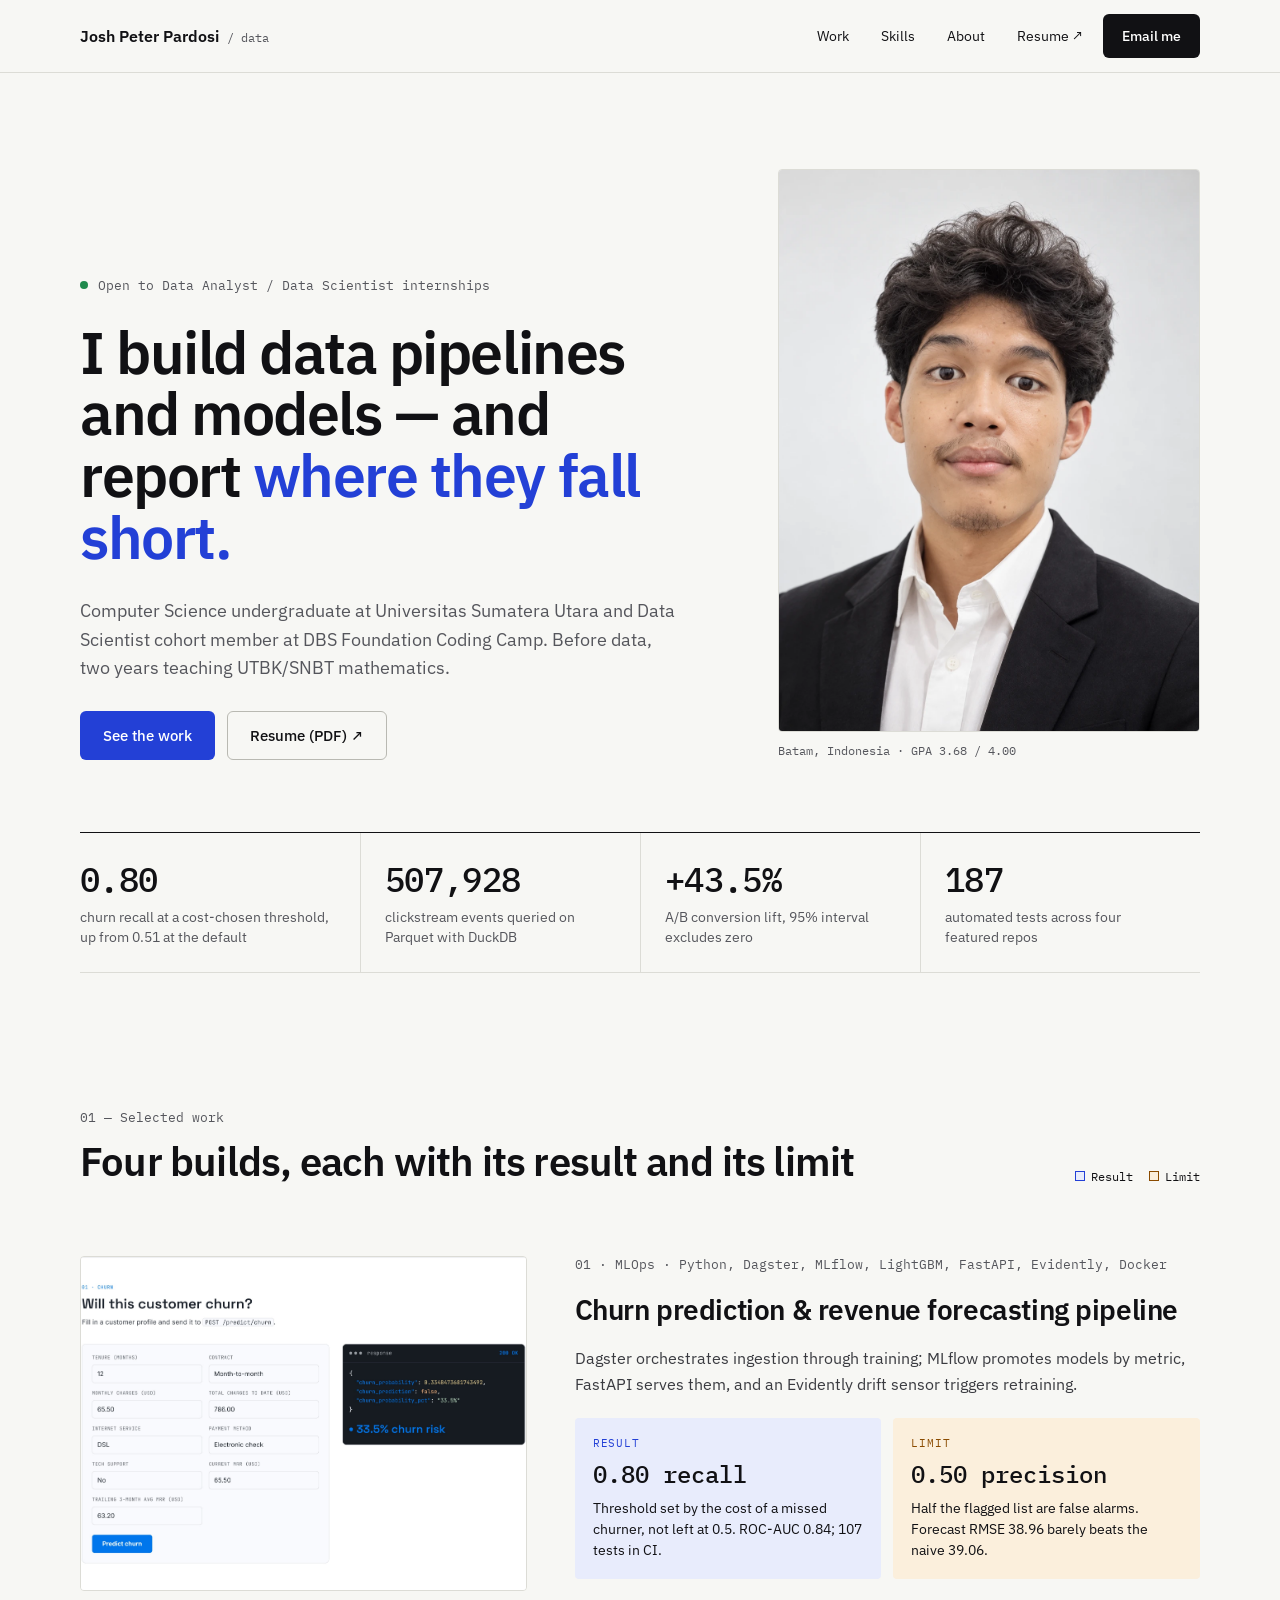
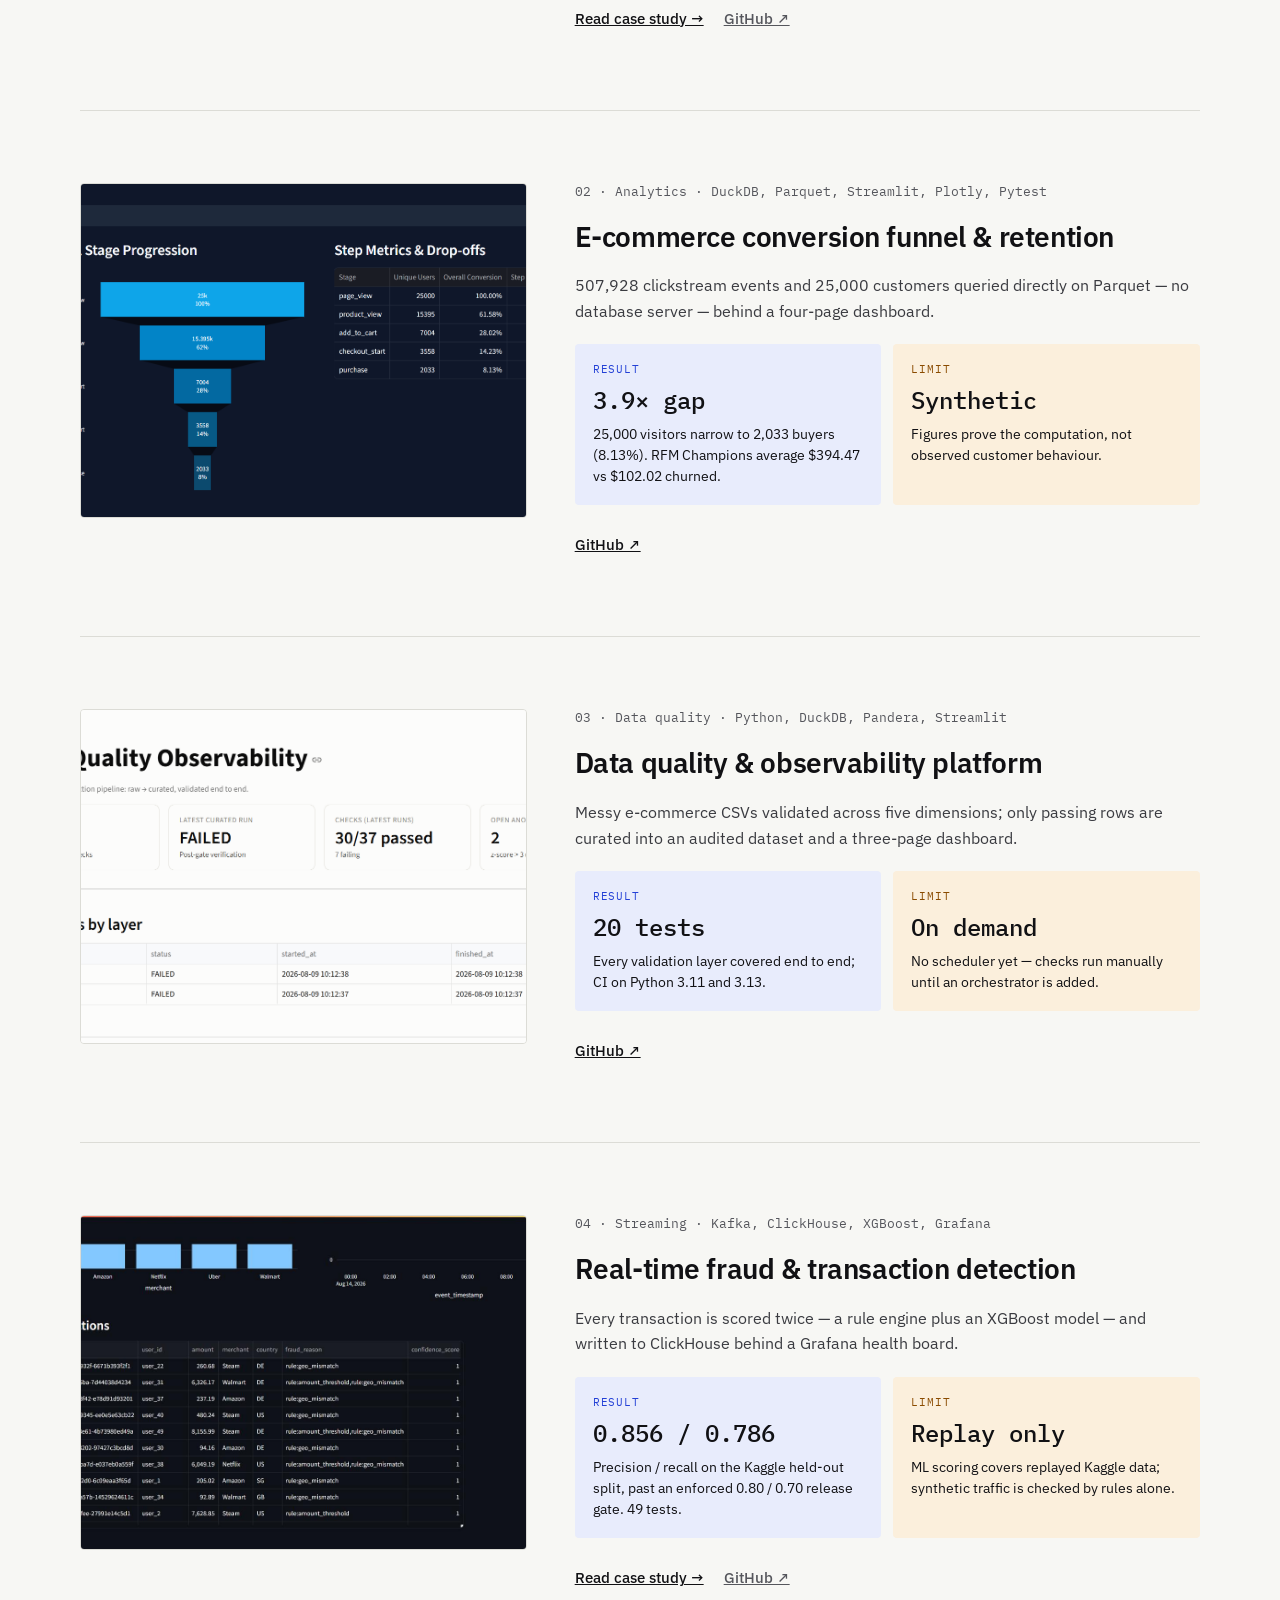
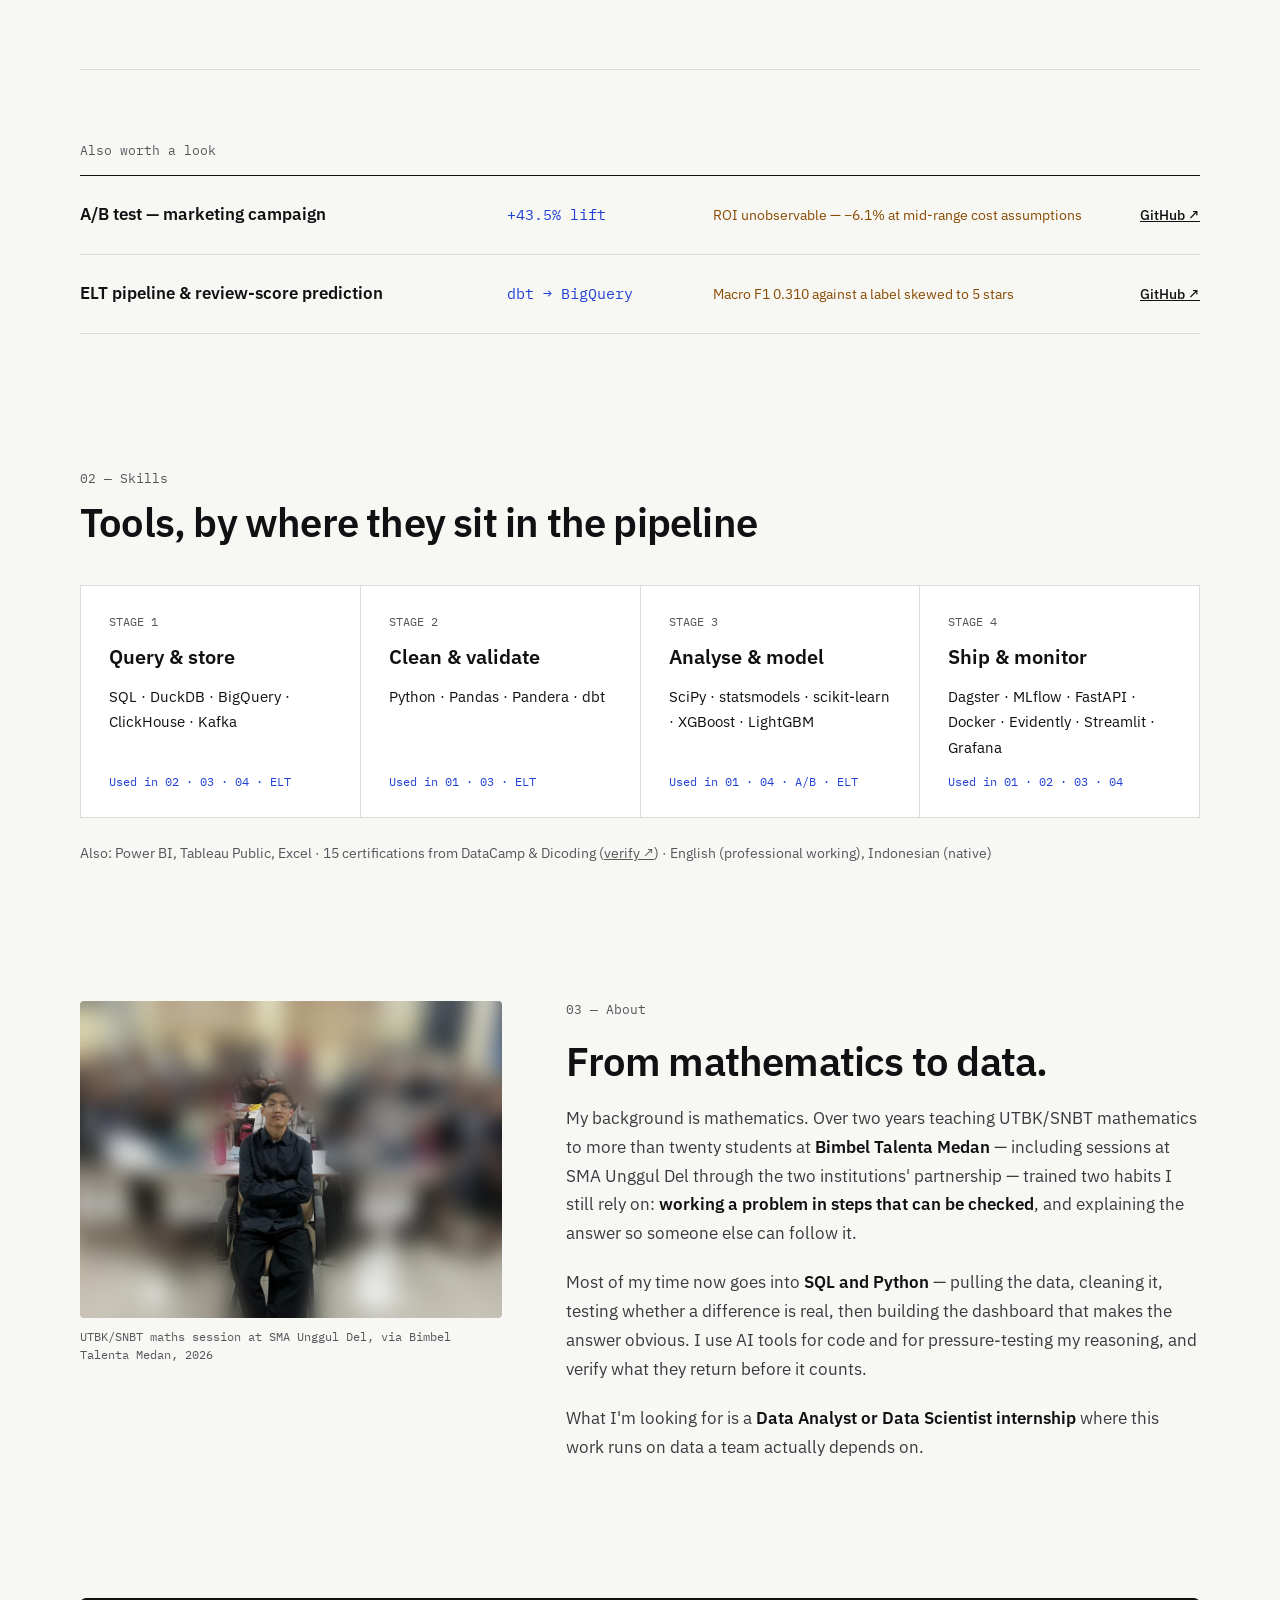
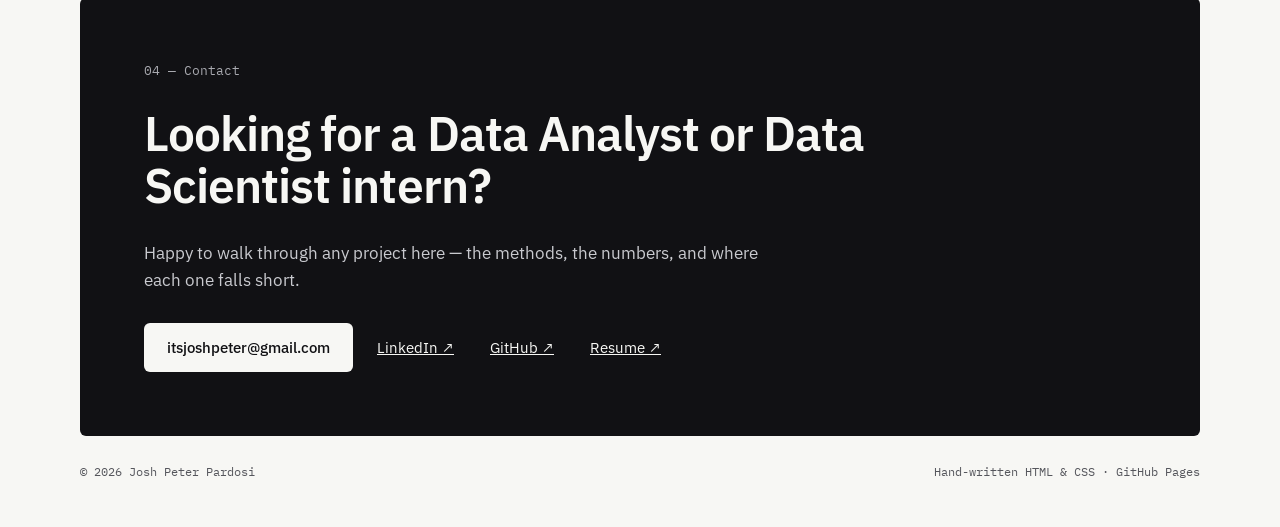
==== commit 657536ee: "feat: add the real-time fraud detection case study" ====
--- a/index.html
+++ b/index.html
@@ -175,7 +175,8 @@
         </div>
       </div>
       <div class="links">
-        <a href="https://github.com/joshpeterpardosi/real-time-event-pipeline" target="_blank" rel="noopener">GitHub ↗</a>
+        <a href="work/fraud-detection.html">Read case study →</a>
+        <a class="muted" href="https://github.com/joshpeterpardosi/real-time-event-pipeline" target="_blank" rel="noopener">GitHub ↗</a>
       </div>
     </div>
   </article>
